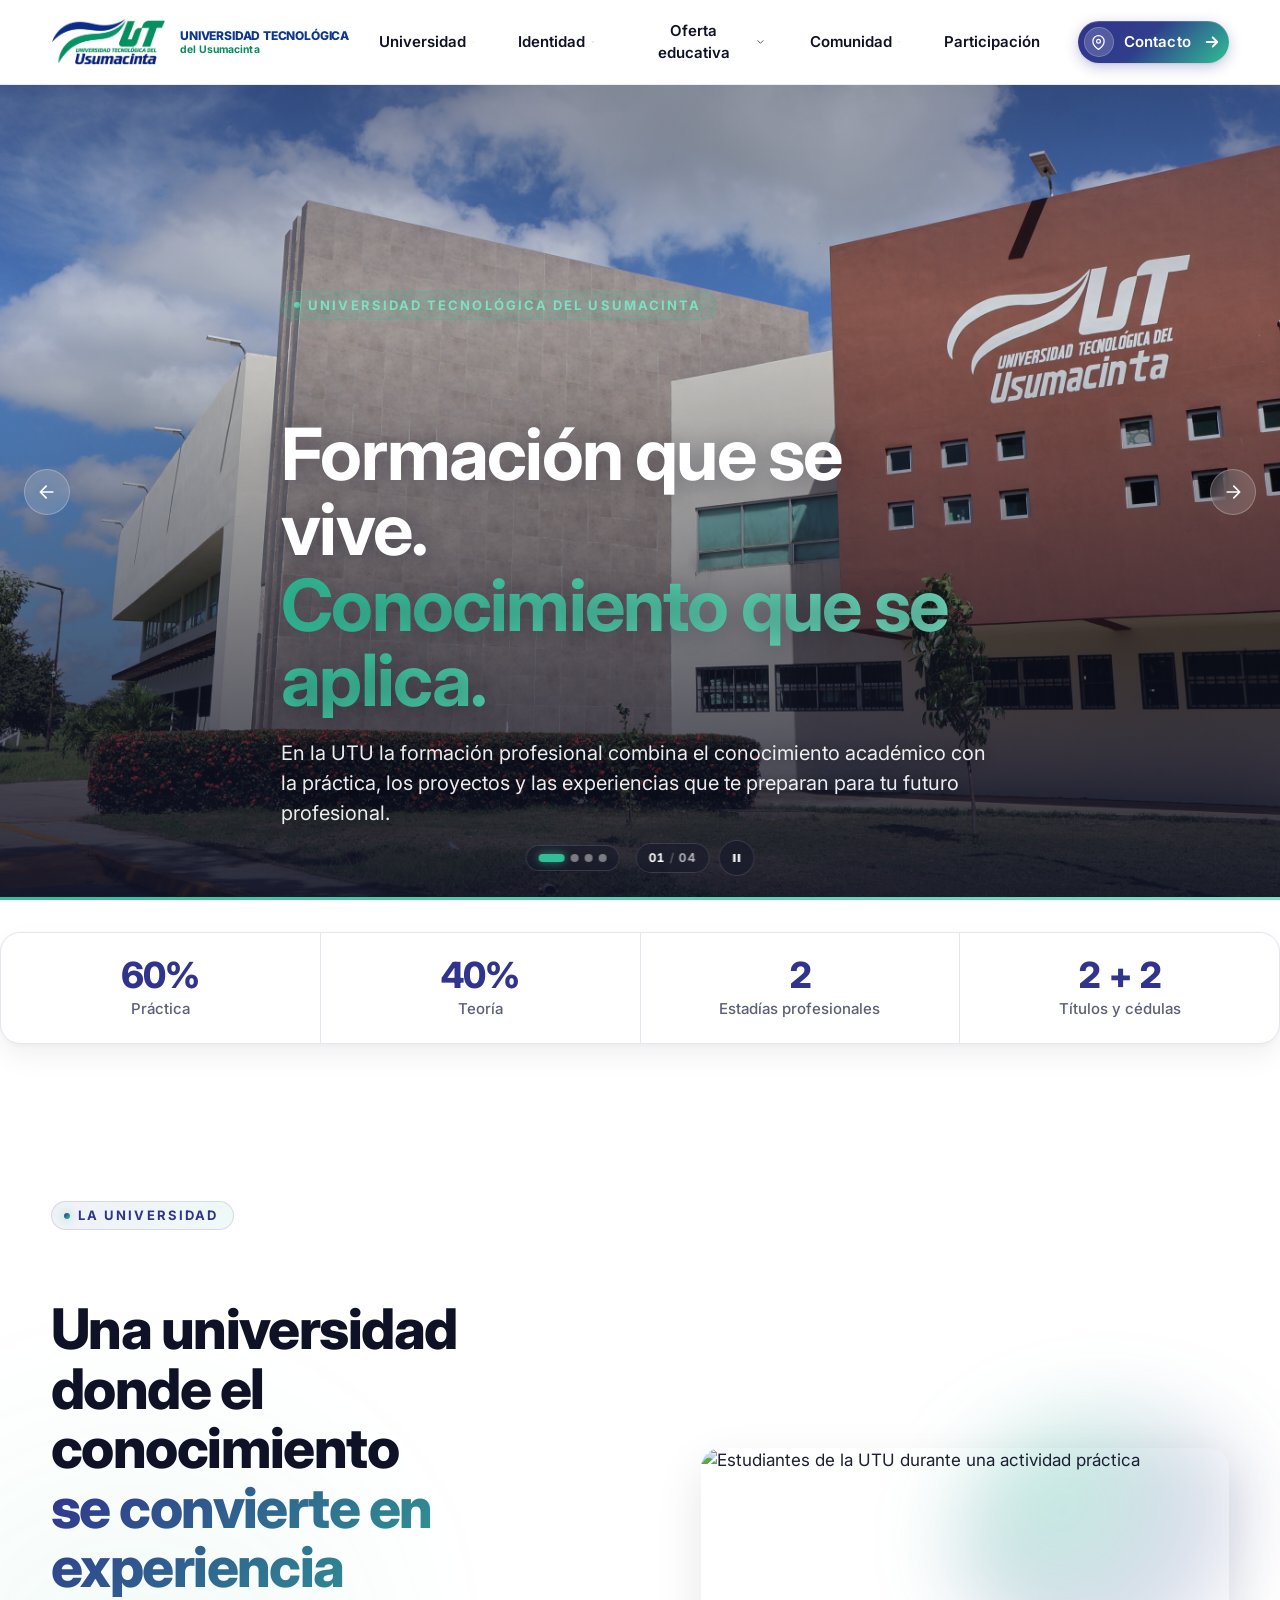
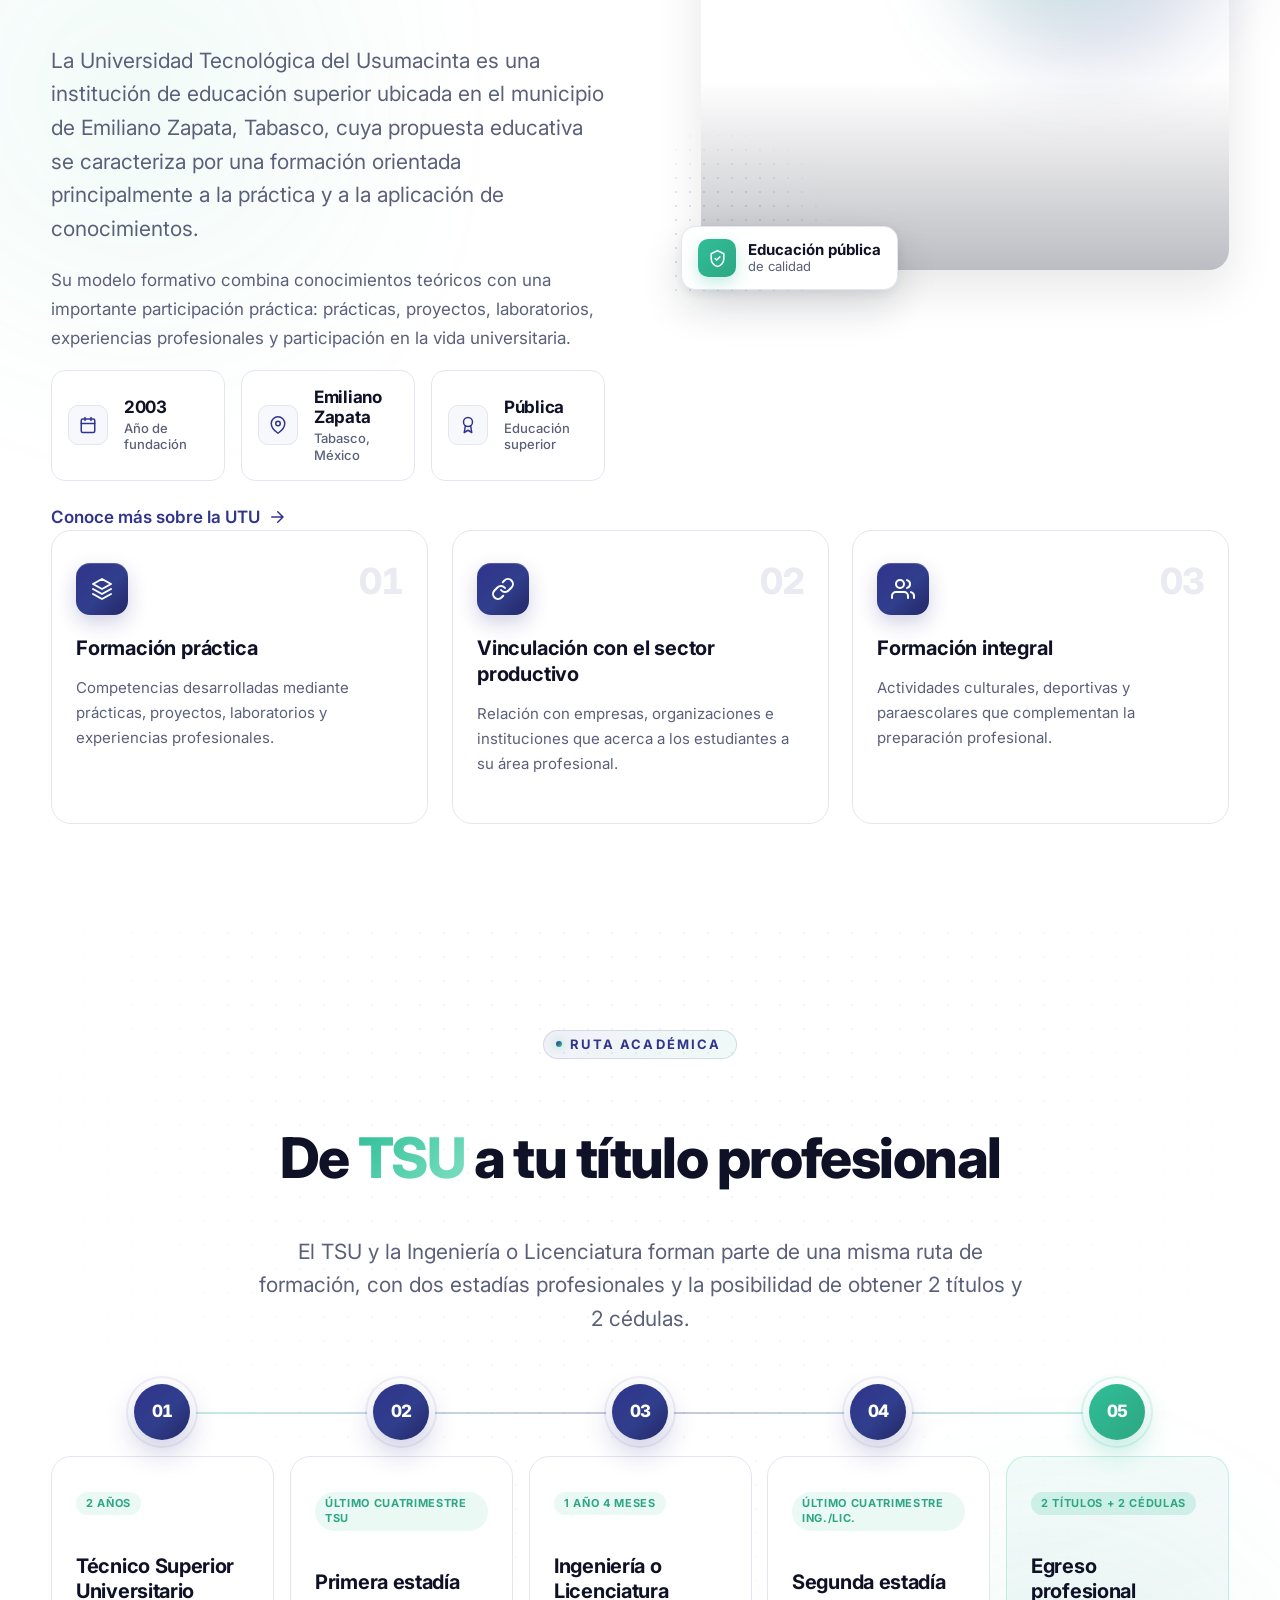
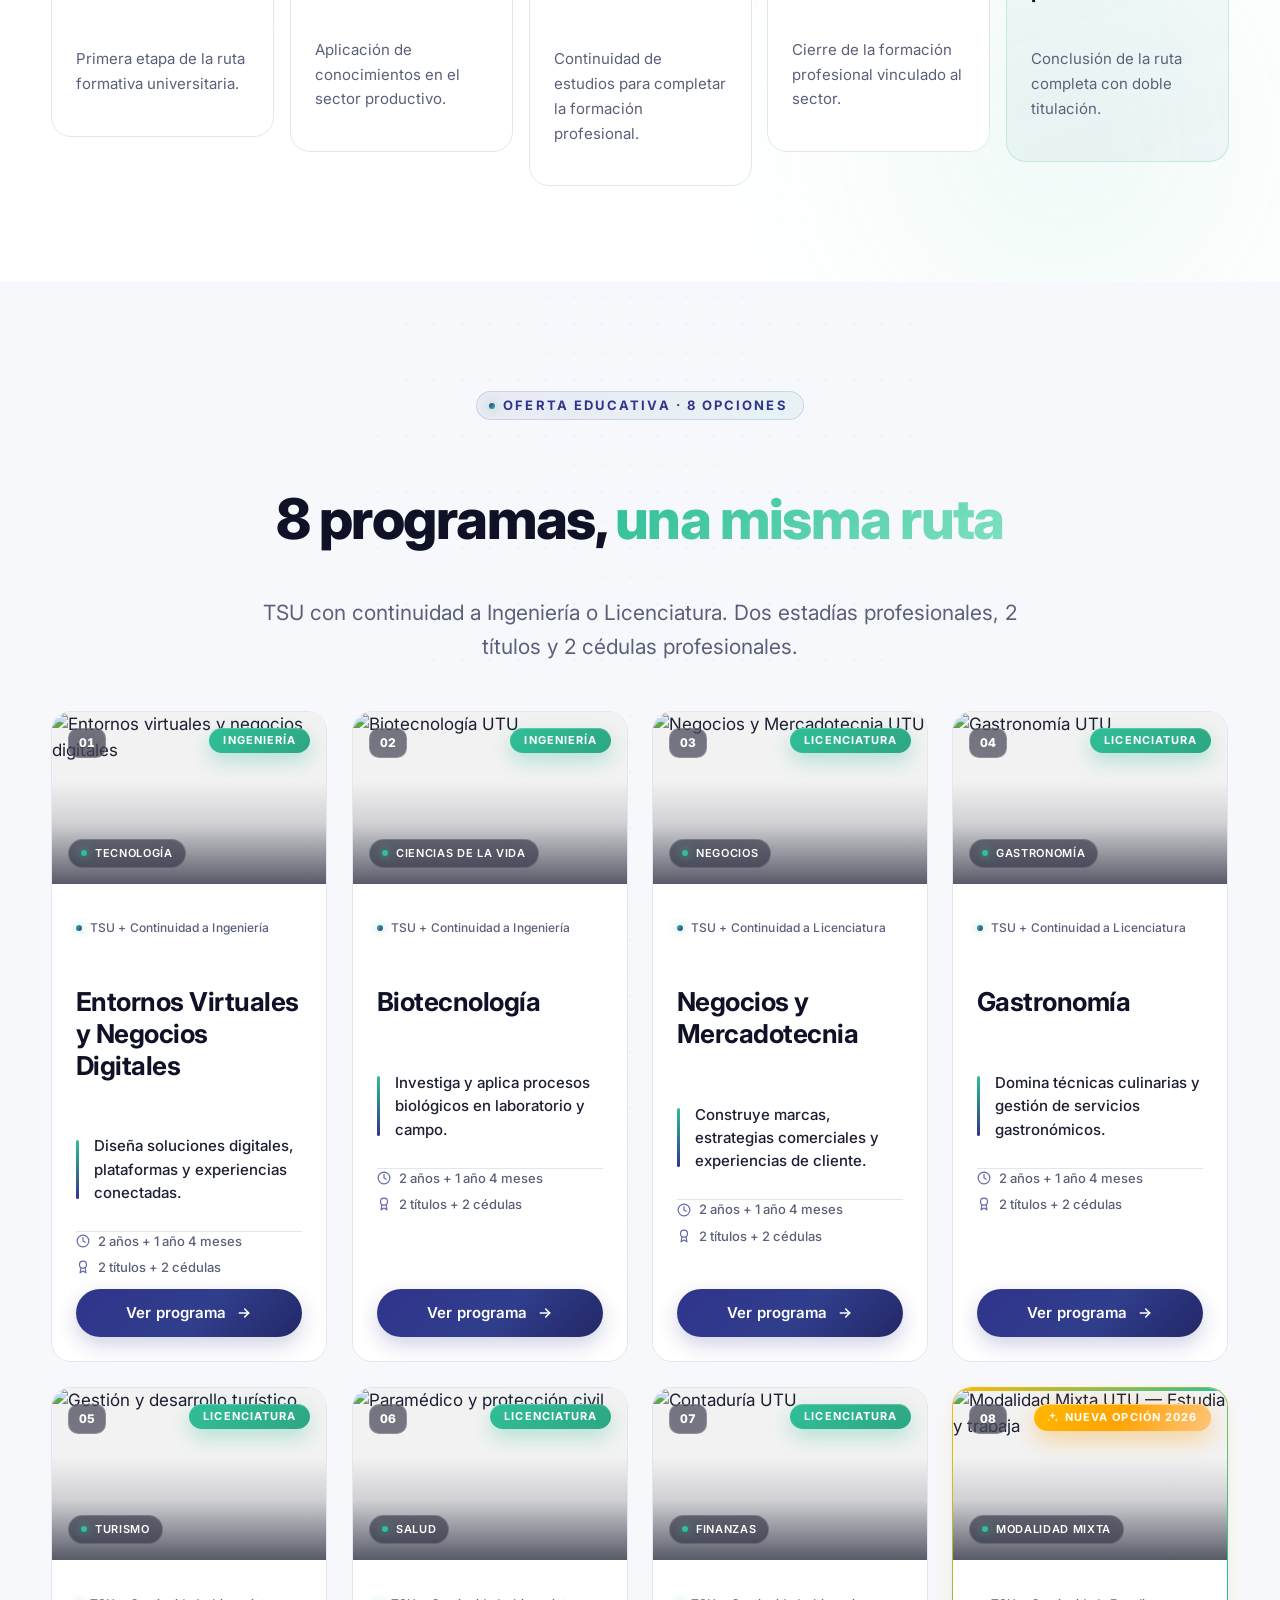
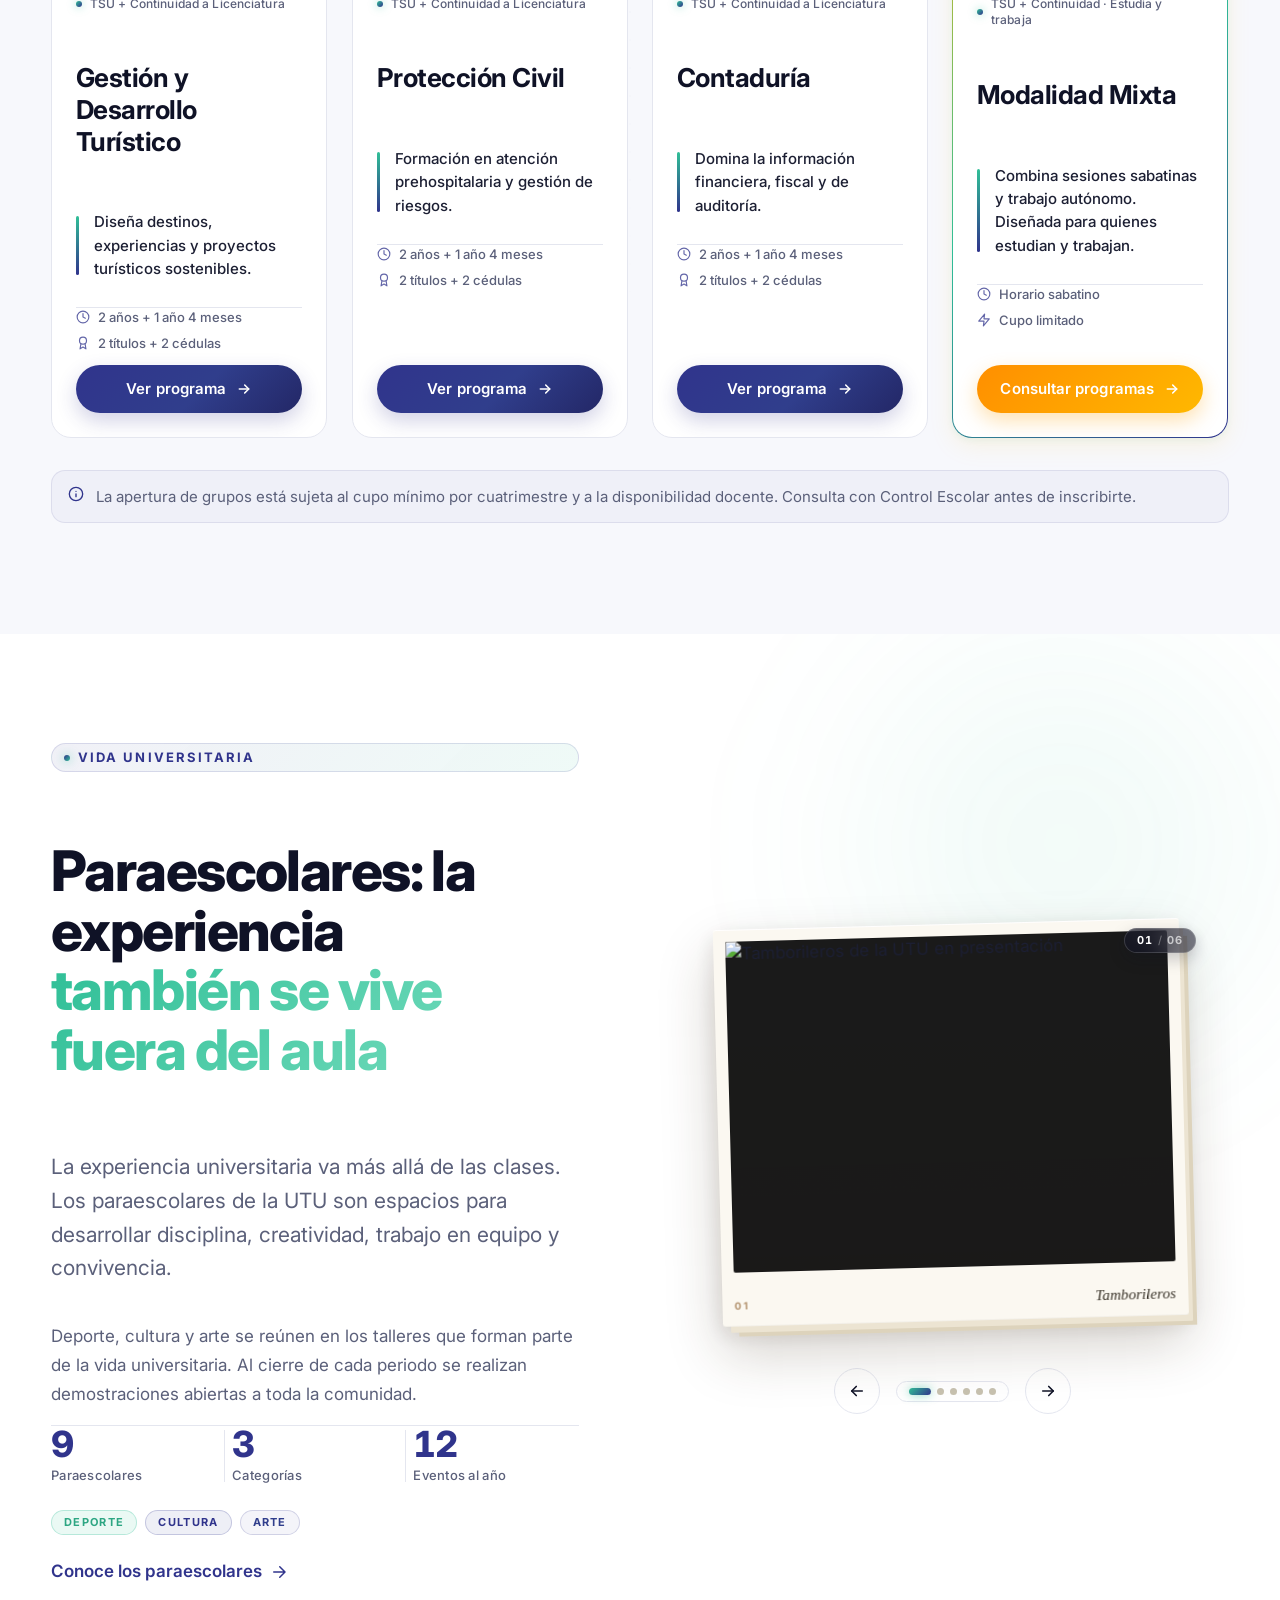
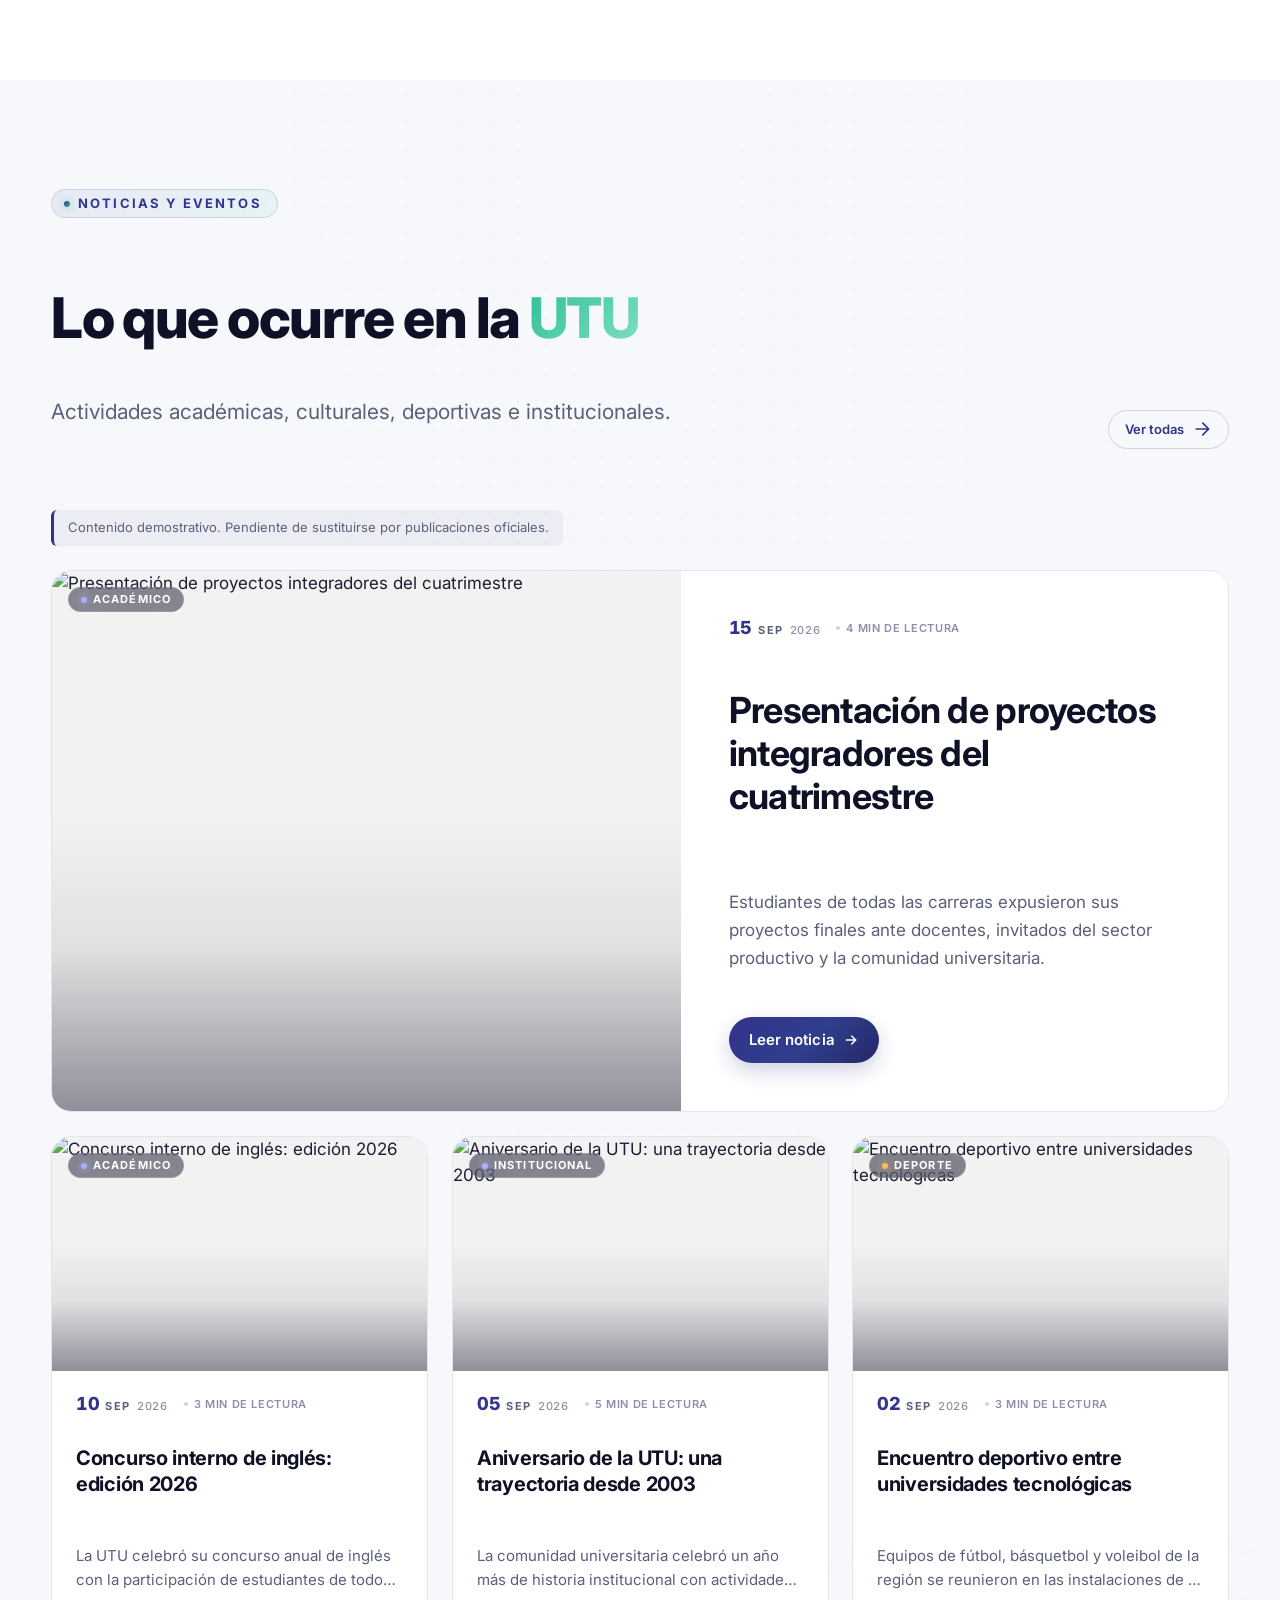
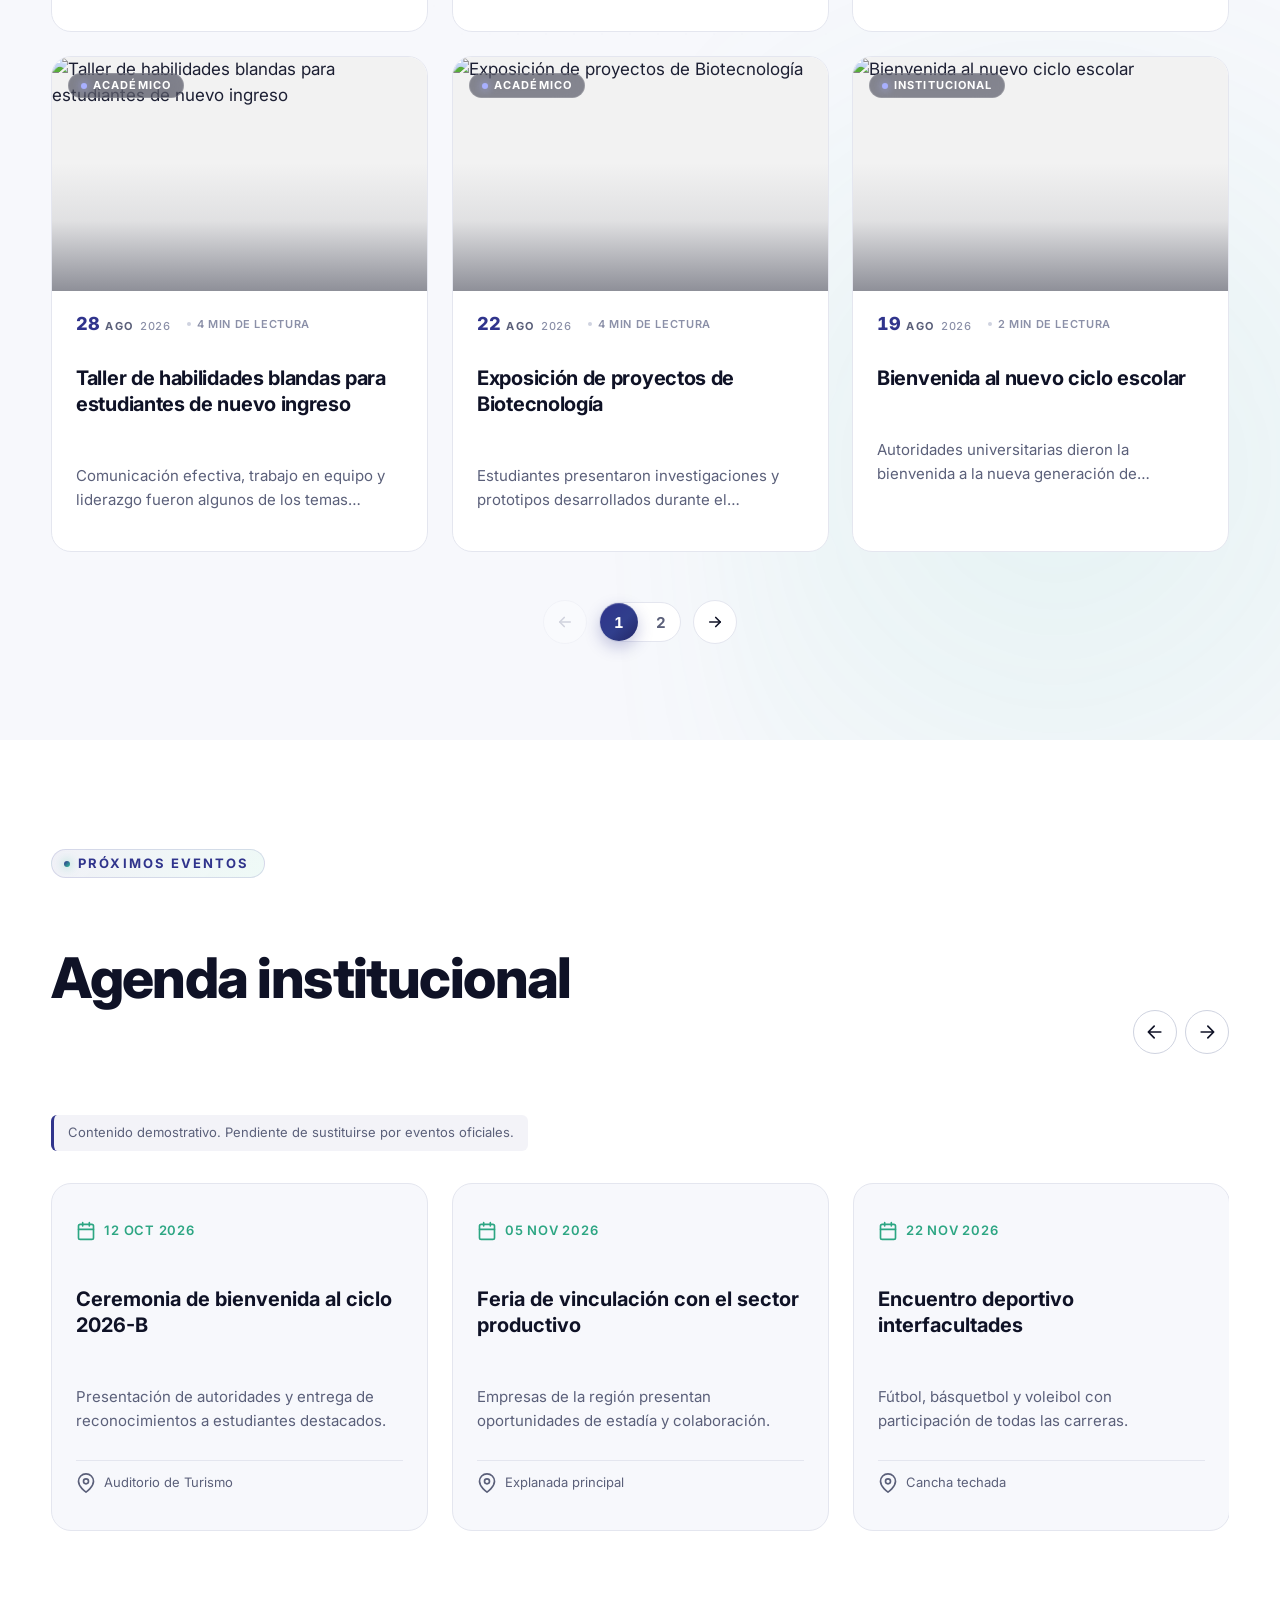
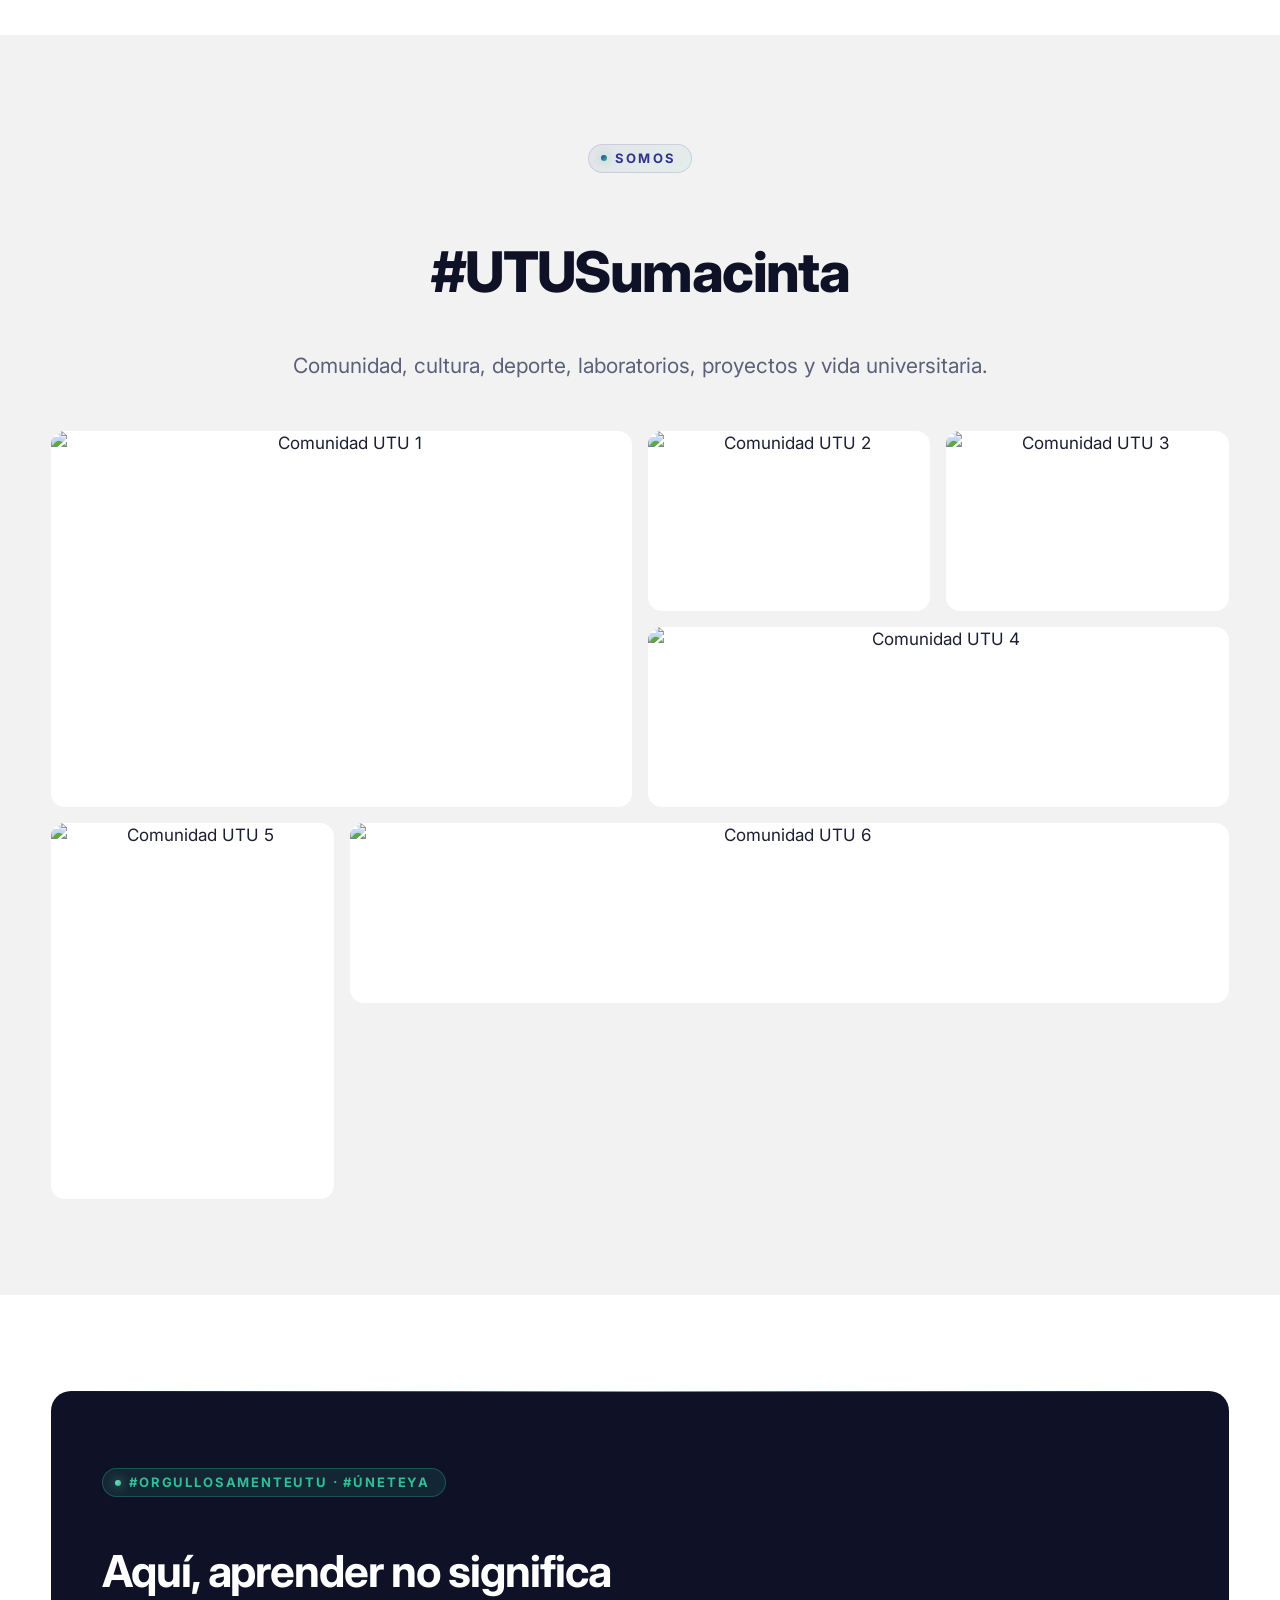
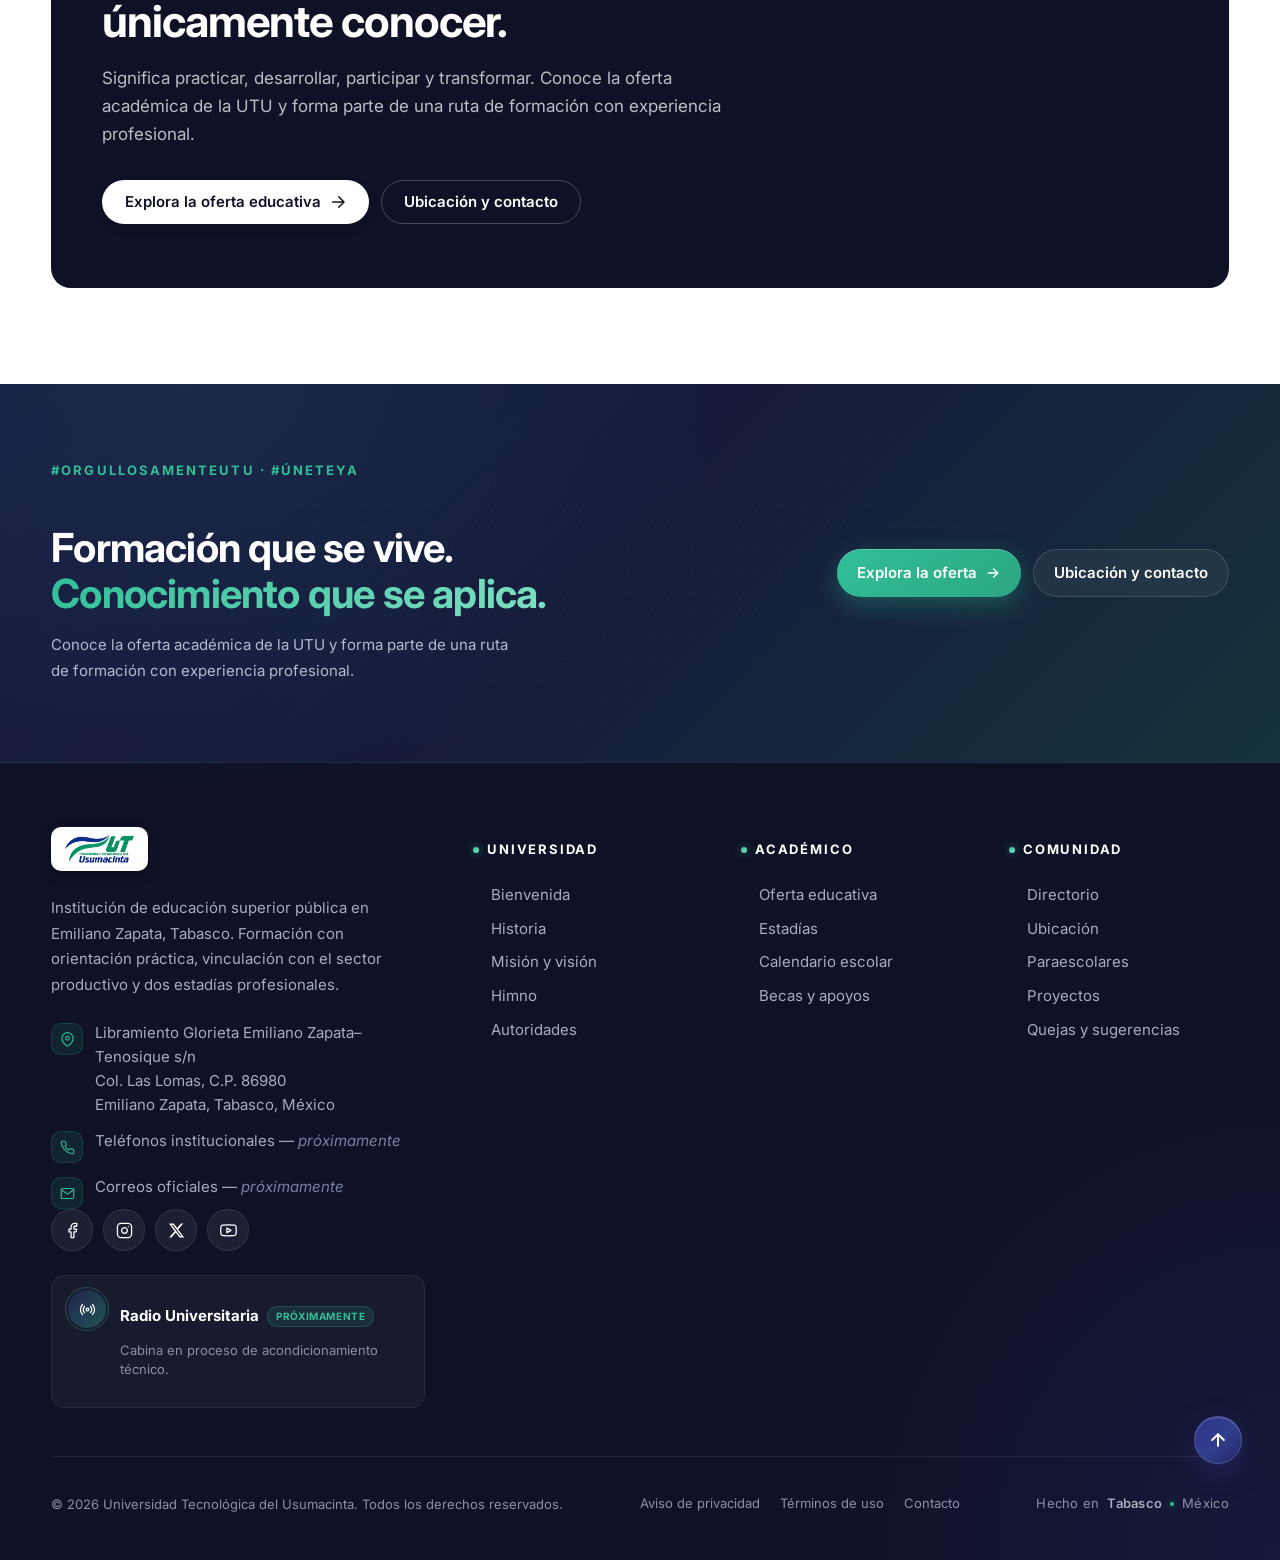
==== index.html @ 16311f74 "Version Imagenes" ====
<!DOCTYPE html>
<html lang="es">
<head>
    <meta charset="UTF-8">
    <meta name="viewport" content="width=device-width, initial-scale=1">
    <meta name="theme-color" content="#30348C">

    <title>Universidad Tecnológica del Usumacinta (UTU) | Formación que se vive</title>
    <meta name="description" content="La Universidad Tecnológica del Usumacinta (UTU) forma profesionales con 60% práctica y 40% teoría, dos estadías profesionales y una ruta de TSU a Ingeniería o Licenciatura. Emiliano Zapata, Tabasco.">
    <meta name="robots" content="index, follow">
    <meta name="author" content="Universidad Tecnológica del Usumacinta">
    <link rel="canonical" href="https://www.utu.edu.mx/">

    <meta property="og:type" content="website">
    <meta property="og:locale" content="es_MX">
    <meta property="og:site_name" content="Universidad Tecnológica del Usumacinta">
    <meta property="og:title" content="Universidad Tecnológica del Usumacinta (UTU)">
    <meta property="og:description" content="Formación que se vive. Conocimiento que se aplica.">
    <meta property="og:url" content="https://www.utu.edu.mx/">
    <meta property="og:image" content="https://www.utu.edu.mx/assets/images/branding/logo-utu.png">
    <meta name="twitter:card" content="summary_large_image">

    <!-- FAVICON: intacto -->
    <link rel="icon" href="/assets/images/icons/icon.png" type="image/png">

    <link rel="preconnect" href="https://fonts.googleapis.com">
    <link rel="preconnect" href="https://fonts.gstatic.com" crossorigin>
    <link href="https://fonts.googleapis.com/css2?family=Inter:wght@400;500;600;700;800&display=swap" rel="stylesheet">

    <link rel="stylesheet" href="/css/reset.css">
    <link rel="stylesheet" href="/css/variables.css">
    <link rel="stylesheet" href="/css/main.css">
    <link rel="stylesheet" href="/css/components/buttons.css">
    <link rel="stylesheet" href="/css/components/cards.css">
    <link rel="stylesheet" href="/css/components/header.css">
    <link rel="stylesheet" href="/css/components/footer.css">
    <link rel="stylesheet" href="/css/components/lightbox.css">
    <link rel="stylesheet" href="/css/pages/home.css">

    <script>document.documentElement.classList.add('js');</script>
</head>

<body data-page="home">

    <a class="skip-link" href="#contenido">Saltar al contenido principal</a>

    <div data-component="header"></div>

    <main id="contenido">

        <!-- ============================ HERO ============================ -->
        <section class="hero" aria-labelledby="hero-title">
            <div class="hero__carousel" data-carousel data-autoplay="6500"
                 role="region" aria-roledescription="carrusel"
                 aria-label="Imágenes destacadas de la UTU">
                <div class="hero__track" data-carousel-track><!-- JS --></div>

                <button type="button" class="hero__nav hero__nav--prev" data-carousel-prev aria-label="Diapositiva anterior">
                    <svg class="icon" aria-hidden="true"><use href="#i-arrow-right"></use></svg>
                </button>
                <button type="button" class="hero__nav hero__nav--next" data-carousel-next aria-label="Siguiente diapositiva">
                    <svg class="icon" aria-hidden="true"><use href="#i-arrow-right"></use></svg>
                </button>

                <div class="hero__foot">
                    <div class="hero__dots" data-carousel-dots role="group" aria-label="Seleccionar diapositiva"></div>
                    <div class="hero__foot-actions">
                        <span class="hero__counter" aria-hidden="true">
                            <span class="hero__counter-current" data-carousel-current>01</span>
                            <span class="hero__counter-sep">/</span>
                            <span class="hero__counter-total" data-carousel-total>04</span>
                        </span>
                        <button type="button" class="hero__pause" data-carousel-toggle aria-label="Pausar carrusel" aria-pressed="false">
                            <svg class="icon hero__pause-icon hero__pause-icon--play" aria-hidden="true"><use href="#i-play"></use></svg>
                            <svg class="icon hero__pause-icon hero__pause-icon--pause" aria-hidden="true"><use href="#i-pause"></use></svg>
                        </button>
                    </div>
                </div>
                <div class="hero__progress" data-carousel-progress aria-hidden="true">
                    <span class="hero__progress-bar"></span>
                </div>
            </div>

            <ul class="hero__facts container" aria-label="Datos destacados de la UTU" data-hero-facts></ul>
        </section>

        <!-- ============================ INTRO ============================ -->
        <section class="section section--intro" aria-labelledby="intro-title">
            <div class="container">
                <div class="intro__grid">
                    <div class="intro__text reveal">
                        <p class="eyebrow" data-content="institucional.intro.eyebrow"></p>
                        <h2 class="section__title" id="intro-title">
                            <span data-content="institucional.intro.title"></span>
                            <span class="intro__title-accent" data-content="institucional.intro.titleAccent"></span>
                        </h2>
                        <p class="section__lead" data-content="institucional.intro.lead"></p>
                        <p class="text-muted" data-content="institucional.intro.texto"></p>
                        <ul class="intro__facts" aria-label="Datos institucionales" data-intro-facts></ul>
                        <a class="link-arrow" href="/pages/universidad/bienvenida.html" data-content-href="institucional.intro.linkCta.href">
                            <span data-content="institucional.intro.linkCta.label"></span>
                            <svg class="icon" aria-hidden="true"><use href="#i-arrow-right"></use></svg>
                        </a>
                    </div>

                    <div class="intro__visual reveal" data-reveal-delay="120">
                        <div class="intro__decor" aria-hidden="true">
                            <span class="intro__decor-blob"></span>
                            <span class="intro__decor-dots"></span>
                        </div>
                        <figure class="intro__media">
                            <img src="https://images.unsplash.com/photo-1523240795612-9a054b0db644?w=1000&h=800&q=80&auto=format&fit=crop"
                                 alt="Estudiantes de la UTU durante una actividad práctica"
                                 width="1000" height="800" loading="lazy" decoding="async"
                                 data-img-fallback="Actividad práctica"
                                 data-img-content="institucional.intro.imagen">
                        </figure>
                        <div class="intro__badge" aria-hidden="true">
                            <span class="intro__badge-icon">
                                <svg viewBox="0 0 24 24" fill="none" stroke="currentColor" stroke-width="1.9" stroke-linecap="round" stroke-linejoin="round"><path d="M12 2 4 6v6c0 5 3.5 9.5 8 10 4.5-.5 8-5 8-10V6l-8-4z"/><path d="m9 12 2 2 4-4"/></svg>
                            </span>
                            <span class="intro__badge-text">
                                <strong data-content="institucional.intro.badge.title"></strong>
                                <span data-content="institucional.intro.badge.subtitle"></span>
                            </span>
                        </div>
                    </div>
                </div>

                <ul class="intro__pillars" data-intro-pillars></ul>
            </div>
        </section>

        <!-- ============================ RUTA ============================ -->
        <section class="section section--route" id="ruta" aria-labelledby="route-title">
            <div class="container">
                <header class="section__head section__head--center">
                    <p class="eyebrow" data-content="institucional.ruta.eyebrow"></p>
                    <h2 class="section__title" id="route-title">
                        <span data-content="institucional.ruta.titlePrefix"></span>
                        <span class="route__title-accent" data-content="institucional.ruta.titleAccent"></span>
                        <span data-content="institucional.ruta.titleSuffix"></span>
                    </h2>
                    <p class="section__lead section__lead--center" data-content="institucional.ruta.lead"></p>
                </header>

                <ol class="route__list" data-ruta-steps></ol>
            </div>
        </section>

        <!-- ============================ OFERTA ============================ -->
        <section class="section section--programs" id="oferta" aria-labelledby="programs-title">
            <div class="container">
                <header class="section__head section__head--center">
                    <p class="eyebrow" data-content="oferta.head.eyebrow"></p>
                    <h2 class="section__title" id="programs-title">
                        <span data-content="oferta.head.title"></span>
                        <span class="programs__title-accent" data-content="oferta.head.titleAccent"></span>
                    </h2>
                    <p class="section__lead section__lead--center" data-content="oferta.head.lead"></p>
                </header>

                <div class="programs__grid" data-programs-grid></div>

                <p class="programs__note">
                    <svg aria-hidden="true" viewBox="0 0 24 24" fill="none" stroke="currentColor" stroke-width="2" stroke-linecap="round" stroke-linejoin="round" width="16" height="16"><circle cx="12" cy="12" r="10"/><path d="M12 16v-4M12 8h.01"/></svg>
                    <span data-content="oferta.nota"></span>
                </p>
            </div>
        </section>

        <!-- ============================ VIDA UNIVERSITARIA ============================ -->
        <section class="section section--life" id="paraescolares" aria-labelledby="life-title">
            <div class="container">
                <div class="life__grid">
                    <div class="life__content reveal">
                        <p class="eyebrow" data-content="vidaUniversitaria.eyebrow"></p>
                        <h2 class="section__title" id="life-title">
                            <span data-content="vidaUniversitaria.title"></span>
                            <span class="life__title-accent" data-content="vidaUniversitaria.titleAccent"></span>
                        </h2>
                        <p class="section__lead" data-content="vidaUniversitaria.lead"></p>
                        <p class="text-muted" data-content="vidaUniversitaria.texto"></p>
                        <ul class="life__stats" aria-label="Datos de paraescolares" data-life-stats></ul>
                        <div class="life__cats" aria-label="Categorías de paraescolares" data-life-cats></div>
                        <a class="link-arrow" href="/pages/comunidad/paraescolares.html" data-content-href="vidaUniversitaria.linkCta.href">
                            <span data-content="vidaUniversitaria.linkCta.label"></span>
                            <svg class="icon" aria-hidden="true"><use href="#i-arrow-right"></use></svg>
                        </a>
                    </div>

                    <div class="vintage reveal" data-reveal-delay="120"
                         data-vintage-gallery data-vintage-autoplay="5500"
                         role="region" aria-roledescription="galería de fotos"
                         aria-label="Galería de paraescolares de la UTU">
                        <div class="vintage__stage" data-vintage-stage>
                            <span class="vintage__stamp" aria-hidden="true">
                                <span data-vintage-current>01</span>
                                <span class="vintage__stamp-sep">/</span>
                                <span data-vintage-total>06</span>
                            </span>
                        </div>
                        <div class="vintage__controls">
                            <button class="vintage__nav vintage__nav--prev" type="button" data-vintage-prev aria-label="Foto anterior">
                                <svg viewBox="0 0 24 24" fill="none" stroke="currentColor" stroke-width="2.2" stroke-linecap="round" stroke-linejoin="round" aria-hidden="true"><path d="M19 12H5"/><path d="m11 18-6-6 6-6"/></svg>
                            </button>
                            <div class="vintage__dots" data-vintage-dots role="group" aria-label="Seleccionar foto"></div>
                            <button class="vintage__nav vintage__nav--next" type="button" data-vintage-next aria-label="Foto siguiente">
                                <svg viewBox="0 0 24 24" fill="none" stroke="currentColor" stroke-width="2.2" stroke-linecap="round" stroke-linejoin="round" aria-hidden="true"><path d="M5 12h14"/><path d="m13 6 6 6-6 6"/></svg>
                            </button>
                        </div>
                    </div>
                </div>
            </div>
        </section>

        <!-- ============================ NOTICIAS ============================ -->
        <section class="section section--news" aria-labelledby="news-title">
            <div class="container">
                <header class="section__head section__head--row">
                    <div>
                        <p class="eyebrow" data-content="noticias.head.eyebrow"></p>
                        <h2 class="section__title" id="news-title">
                            <span data-content="noticias.head.title"></span>
                            <span class="news__title-accent" data-content="noticias.head.titleAccent"></span>
                        </h2>
                        <p class="section__lead" data-content="noticias.head.lead"></p>
                    </div>
                    <a class="btn btn--outline btn--sm" href="/pages/noticias/index.html">
                        <span data-content="noticias.head.ctaLabel">Ver todas</span>
                        <svg class="icon" aria-hidden="true"><use href="#i-arrow-right"></use></svg>
                    </a>
                </header>
                <p class="news__note" data-news-note data-content="noticias.nota"></p>
                <div class="news__stage">
                    <div class="news__grid" data-news-grid></div>
                    <div class="news__empty" data-news-empty hidden>
                        <h3 class="news__empty-title">Aún no hay publicaciones</h3>
                        <p class="news__empty-text">Las noticias aparecerán aquí conforme se publiquen.</p>
                    </div>
                </div>
                <nav class="news__pagination" data-news-pagination aria-label="Paginación de noticias" hidden>
                    <button class="news__page-nav" type="button" data-news-prev aria-label="Página anterior">
                        <svg viewBox="0 0 24 24" fill="none" stroke="currentColor" stroke-width="2.2" stroke-linecap="round" stroke-linejoin="round" aria-hidden="true"><path d="M19 12H5"/><path d="m11 18-6-6 6-6"/></svg>
                    </button>
                    <ol class="news__page-list" data-news-pages></ol>
                    <button class="news__page-nav" type="button" data-news-next aria-label="Página siguiente">
                        <svg viewBox="0 0 24 24" fill="none" stroke="currentColor" stroke-width="2.2" stroke-linecap="round" stroke-linejoin="round" aria-hidden="true"><path d="M5 12h14"/><path d="m13 6 6 6-6 6"/></svg>
                    </button>
                </nav>
                <p class="sr-only" data-news-status aria-live="polite"></p>
            </div>
        </section>

        <!-- ============================ EVENTOS ============================ -->
        <section class="section section--events" aria-labelledby="events-title">
            <div class="container">
                <header class="section__head section__head--row">
                    <div>
                        <p class="eyebrow" data-content="eventos.head.eyebrow"></p>
                        <h2 class="section__title" id="events-title" data-content="eventos.head.title"></h2>
                    </div>
                    <div class="events__controls" aria-label="Controles de eventos">
                        <button type="button" class="events__nav" data-events-prev aria-label="Evento anterior"><svg class="icon" aria-hidden="true"><use href="#i-arrow-right"></use></svg></button>
                        <button type="button" class="events__nav" data-events-next aria-label="Siguiente evento"><svg class="icon" aria-hidden="true"><use href="#i-arrow-right"></use></svg></button>
                    </div>
                </header>
                <p class="news__note" data-events-note data-content="eventos.nota"></p>
                <div class="events__viewport" data-events-viewport>
                    <ul class="events__track" data-events-track></ul>
                </div>
            </div>
        </section>

        <!-- ============================ COLLAGE ============================ -->
        <section class="section section--community" aria-labelledby="community-title">
            <div class="container">
                <header class="section__head section__head--center">
                    <p class="eyebrow" data-content="collage.eyebrow"></p>
                    <h2 class="section__title" id="community-title" data-content="collage.title"></h2>
                    <p class="section__lead section__lead--center" data-content="collage.lead"></p>
                </header>
                <div class="collage" data-collage></div>
            </div>
        </section>

        <!-- ============================ CTA ============================ -->
        <section class="section section--cta" aria-labelledby="cta-title">
            <div class="container">
                <div class="cta reveal">
                    <div class="cta__content">
                        <p class="eyebrow eyebrow--on-dark" data-content="cta.eyebrow"></p>
                        <h2 class="cta__title" id="cta-title" data-content="cta.title"></h2>
                        <p class="cta__text" data-content="cta.texto"></p>
                        <div class="cta__actions" data-cta-buttons></div>
                    </div>
                </div>
            </div>
        </section>
    </main>

    <div data-component="footer"></div>

    <!-- LIGHTBOX (sin cambios) -->
    <div class="lightbox" data-lightbox hidden>
        <div class="lightbox__backdrop" data-lightbox-close></div>
        <div class="lightbox__panel" role="dialog" aria-modal="true" aria-label="Visor de imágenes">
            <button type="button" class="lightbox__close" data-lightbox-close aria-label="Cerrar visor">
                <svg class="icon" aria-hidden="true"><use href="#i-close"></use></svg>
            </button>
            <button type="button" class="lightbox__nav lightbox__nav--prev" data-lightbox-prev aria-label="Imagen anterior">
                <svg class="icon" aria-hidden="true"><use href="#i-arrow-right"></use></svg>
            </button>
            <figure class="lightbox__figure">
                <img class="lightbox__img" alt="" data-lightbox-img>
                <figcaption class="lightbox__caption" data-lightbox-caption></figcaption>
            </figure>
            <button type="button" class="lightbox__nav lightbox__nav--next" data-lightbox-next aria-label="Imagen siguiente">
                <svg class="icon" aria-hidden="true"><use href="#i-arrow-right"></use></svg>
            </button>
        </div>
    </div>

    <script type="module" src="/js/app.js"></script>
</body>
</html>
---- css/variables.css ----
/* ============================================================
   variables.css — Design tokens UTU
   ------------------------------------------------------------
   · Hero: usa svh (small viewport height) para garantizar que
     el contenido siempre quepa en el área visible del navegador
     móvil (las barras del navegador ya no recortan el fondo).
   · Fallback a vh para navegadores antiguos.
   ============================================================ */

:root {
    /* ---------- Marca ---------- */
    --color-primary:        #30348C;
    --color-primary-dark:   #303E8C;
    --color-primary-deep:   #232766;
    --color-secondary:      #30BF97;
    --color-secondary-dark: #2DA683;

    /* ---------- Colores exactos del logo (para texto de marca) ---------- */
    --color-logo-blue:  #0D378C;
    --color-logo-green: #078C5B;

    /* ---------- Neutros ---------- */
    --color-surface:        #FFFFFF;
    --color-surface-alt:    #F7F8FC;
    --color-background:     #F2F2F2;
    --color-ink:            #0F1226;
    --color-text:           #1C1F33;
    --color-muted:          #5B607A;
    --color-subtle:         #8B90A8;
    --color-border:         #E4E6EF;
    --color-border-strong:  #CFD3E0;

    /* ---------- Gradientes ---------- */
    --gradient-primary: linear-gradient(135deg, #30348C 0%, #303E8C 55%, #232766 100%);
    --gradient-accent:  linear-gradient(135deg, #30BF97 0%, #2DA683 100%);

    /* ---------- Tipografía ---------- */
    --font-sans: Inter, -apple-system, BlinkMacSystemFont, "Segoe UI", Roboto, Helvetica, Arial, sans-serif;

    --fs-xs:   clamp(0.75rem,  0.72rem + 0.15vw, 0.8125rem);
    --fs-sm:   clamp(0.875rem, 0.85rem + 0.20vw, 0.9375rem);
    --fs-base: clamp(0.9375rem,0.92rem + 0.25vw, 1.0625rem);
    --fs-lg:   clamp(1.0625rem,1rem    + 0.40vw, 1.25rem);
    --fs-xl:   clamp(1.25rem,  1.1rem  + 0.80vw, 1.625rem);
    --fs-2xl:  clamp(1.5rem,   1.25rem + 1.40vw, 2.25rem);
    --fs-3xl:  clamp(1.875rem, 1.4rem  + 2.40vw, 3rem);
    --fs-4xl:  clamp(2.25rem,  1.6rem  + 3.20vw, 3.75rem);
    --fs-hero: clamp(2.25rem,  1.4rem  + 4.20vw, 4.5rem);

    /* ---------- Espaciado fluido ---------- */
    --space-2xs: 0.25rem;
    --space-xs:  0.5rem;
    --space-sm:  0.75rem;
    --space-md:  1rem;
    --space-lg:  1.5rem;
    --space-xl:  2rem;
    --space-2xl: 3rem;
    --space-3xl: clamp(3rem,   2rem   + 5vw, 6rem);
    --space-4xl: clamp(4rem,   2.5rem + 7vw, 8rem);

    /* ---------- Layout ---------- */
    /* AQUÍ ESTÁ EL CAMBIO: de 1400px a 1680px para igualar el ancho del hero__facts */
    --container-max:    1680px;
    --container-narrow: 960px;
    --container-pad:    clamp(1rem, 4vw, 4rem);

    /* ---------- Radios ---------- */
    --radius-xs:   6px;
    --radius-sm:  10px;
    --radius-md:  14px;
    --radius-lg:  20px;
    --radius-xl:  28px;
    --radius-pill: 999px;

    /* ---------- Sombras ---------- */
    --shadow-xs:   0 1px 2px   rgba(15,18,38,.05);
    --shadow-sm:   0 2px 8px   rgba(15,18,38,.06);
    --shadow-md:   0 8px 24px  rgba(15,18,38,.08);
    --shadow-lg:   0 18px 48px rgba(15,18,38,.10);
    --shadow-glow: 0 12px 40px rgba(48,52,140,.18);

    /* ---------- Transiciones ---------- */
    --ease-out:    cubic-bezier(.22,1,.36,1);
    --ease-in-out: cubic-bezier(.65,0,.35,1);
    --t-fast: .2s var(--ease-out);
    --t-base: .35s var(--ease-out);
    --t-slow: .6s var(--ease-out);

    /* ---------- Z-index ---------- */
    --z-header:   100;
    --z-drawer:   300;
    --z-toast:    400;
    --z-lightbox: 500;

    /* ---------- Alturas útiles ---------- */
    --header-h: 68px;

    /* Hero: altura exacta = viewport visible − header.
       · svh (small viewport height) → reserva el espacio de las
         barras del navegador móvil. Es lo más estable.
       · Fallback a vh para navegadores antiguos.
       · max(520px, …) garantiza legibilidad en pantallas bajas
         (landscape móvil); si se supera, hace scroll. */
    --hero-h: max(520px, calc(100vh  - var(--header-h)));
    --hero-h: max(520px, calc(100svh - var(--header-h)));
}

@media (min-width: 1024px) {
    :root {
        --header-h: 84px;
        --hero-h: max(560px, calc(100vh  - var(--header-h)));
        --hero-h: max(560px, calc(100svh - var(--header-h)));
    }
}

/* Respeta la preferencia de movimiento reducido del sistema */
@media (prefers-reduced-motion: reduce) {
    :root {
        --t-fast: 0.01ms;
        --t-base: 0.01ms;
        --t-slow: 0.01ms;
    }
}
---- css/main.css ----
/* ============================================================
   main.css — Base global y utilidades
   ============================================================ */

body {
    font-family: var(--font-sans);
    font-size: var(--fs-base);
    color: var(--color-text);
    background-color: var(--color-surface);
    overflow-x: hidden;
}

/* ---------- Contenedor ---------- */
.container {
    width: 100%;
    max-width: var(--container-max);
    margin-inline: auto;
    padding-inline: var(--container-pad);
}
.container--narrow { max-width: var(--container-narrow); }

/* ---------- Secciones ---------- */
.section { padding-block: var(--space-3xl); position: relative; }
.section--alt { background-color: var(--color-background); }

.section__head { max-width: 780px; margin-bottom: var(--space-2xl); }
.section__head--center { margin-inline: auto; text-align: center; }
.section__head--row {
    display: flex;
    flex-direction: column;
    gap: var(--space-lg);
    max-width: none;
}
@media (min-width: 768px) {
    .section__head--row {
        flex-direction: row;
        align-items: flex-end;
        justify-content: space-between;
        gap: var(--space-xl);
    }
}

/* ---------- TÍTULOS DE SECCIÓN — Jerarquía reforzada ---------- */
.section__title {
    /* Más grande y con más "presencia" que antes */
    font-size: clamp(2rem, 1.4rem + 2.8vw, 3.5rem);
    letter-spacing: -.028em;
    color: var(--color-ink);
    font-weight: 800;
    line-height: 1.06;
}

/* Lead: claramente subordinado al título, claramente superior al body */
.section__lead {
    margin-top: var(--space-lg);
    font-size: clamp(1.0625rem, 1rem + 0.55vw, 1.3125rem);
    color: var(--color-muted);
    max-width: 62ch;
    line-height: 1.6;
    font-weight: 400;
}
.section__lead--center { margin-inline: auto; }

/* ---------- Eyebrow — kicker con presencia ---------- */
.eyebrow {
    display: inline-flex;
    align-items: center;
    gap: .5rem;
    padding: .4375rem .9375rem .4375rem .75rem;
    background: linear-gradient(135deg,
        rgba(48,52,140,.07) 0%,
        rgba(48,191,151,.08) 100%);
    border: 1px solid rgba(48,52,140,.14);
    border-radius: var(--radius-pill);
    font-size: var(--fs-xs);
    font-weight: 700;
    letter-spacing: .16em;
    text-transform: uppercase;
    color: var(--color-primary);
    margin-bottom: var(--space-lg);
    line-height: 1;
}
.eyebrow::before {
    content: "";
    width: 6px;
    height: 6px;
    border-radius: 50%;
    background: linear-gradient(135deg, var(--color-primary), var(--color-secondary));
    box-shadow: 0 0 10px rgba(48,191,151,.65);
    flex-shrink: 0;
    animation: eyebrowPulse 2.4s ease-in-out infinite;
}
@keyframes eyebrowPulse {
    0%, 100% { transform: scale(1);   opacity: 1;   }
    50%      { transform: scale(.75); opacity: .65; }
}
@media (prefers-reduced-motion: reduce) {
    .eyebrow::before { animation: none; }
}

/* Variante sobre fondo oscuro */
.eyebrow--on-dark {
    background: rgba(48,191,151,.12);
    border-color: rgba(48,191,151,.30);
    color: #7EE0C2;
}
.eyebrow--on-dark::before {
    background: linear-gradient(135deg, #7EE0C2, #30BF97);
    box-shadow: 0 0 12px rgba(126,224,194,.85);
}

/* ---------- Tipografía auxiliar ---------- */
.lead {
    font-size: clamp(1.0625rem, 1rem + 0.4vw, 1.25rem);
    color: var(--color-text);
    max-width: 62ch;
    line-height: 1.6;
}

.text-muted {
    color: var(--color-muted);
    max-width: 65ch;
    margin-top: var(--space-md);
    line-height: 1.7;
    font-size: var(--fs-base);
}

/* ---------- Enlace con flecha ---------- */
.link-arrow {
    display: inline-flex;
    align-items: center;
    gap: var(--space-xs);
    margin-top: var(--space-lg);
    font-weight: 600;
    color: var(--color-primary);
    transition: gap var(--t-fast), color var(--t-fast);
}
.link-arrow:hover, .link-arrow:focus-visible {
    gap: var(--space-sm);
    color: var(--color-primary-dark);
    outline: none;
}
.link-arrow svg { width: 18px; height: 18px; transition: transform var(--t-fast); }
.link-arrow:hover svg { transform: translateX(2px); }

/* ---------- Iconos SVG ---------- */
.icon { width: 20px; height: 20px; flex-shrink: 0; }
.icon--solid { fill: currentColor; }

/* ---------- Scroll reveal ---------- */
.reveal {
    opacity: 0;
    transform: translateY(24px);
    transition:
        opacity .7s var(--ease-out),
        transform .7s var(--ease-out);
    transition-delay: var(--reveal-delay, 0ms);
    will-change: opacity, transform;
}
.js .reveal.is-visible { opacity: 1; transform: translateY(0); }
html:not(.js) .reveal { opacity: 1; transform: none; }

@media (prefers-reduced-motion: reduce) {
    .reveal { opacity: 1; transform: none; transition: none; }
}

/* ---------- Utilidades ---------- */
.sr-only {
    position: absolute;
    width: 1px; height: 1px;
    padding: 0; margin: -1px;
    overflow: hidden;
    clip: rect(0,0,0,0);
    white-space: nowrap;
    border: 0;
}

/* ---------- Skip link ---------- */
.skip-link {
    position: absolute;
    top: -100px;
    left: 1rem;
    z-index: 9999;
    display: inline-flex;
    align-items: center;
    padding: .75rem 1.25rem;
    background: var(--gradient-primary);
    color: #FFFFFF;
    font-size: var(--fs-sm);
    font-weight: 600;
    border-radius: var(--radius-pill);
    box-shadow: 0 8px 24px rgba(48,52,140,.35);
    text-decoration: none;
    transition: top .28s var(--ease-out);
}
.skip-link:focus, .skip-link:focus-visible {
    top: 1rem;
    outline: 2px solid var(--color-secondary);
    outline-offset: 3px;
}
---- css/components/buttons.css ----
/* ============================================================
   buttons.css — Sistema de botones
   ============================================================ */

.btn {
    position: relative;
    display: inline-flex;
    align-items: center;
    justify-content: center;
    gap: .5rem;
    padding: .75rem 1.35rem;
    border-radius: var(--radius-pill);
    font-family: inherit;
    font-size: var(--fs-sm);
    font-weight: 600;
    line-height: 1;
    text-decoration: none;
    cursor: pointer;
    border: 1px solid transparent;
    isolation: isolate;
    -webkit-tap-highlight-color: transparent;
    transition:
        transform .3s var(--ease-out),
        box-shadow .3s var(--ease-out),
        background-color var(--t-fast),
        color var(--t-fast),
        border-color var(--t-fast);
}
.btn:focus-visible { outline: 2px solid var(--color-secondary); outline-offset: 3px; }

.btn__icon {
    width: 18px; height: 18px;
    flex-shrink: 0;
    transition: transform .3s var(--ease-out);
}
.btn:hover .btn__icon { transform: translateX(3px); }

.btn--sm { padding: .55rem 1rem; font-size: var(--fs-xs); }

.btn--primary {
    background: var(--gradient-primary);
    color: #FFFFFF;
    box-shadow: 0 8px 20px rgba(48,52,140,.22);
}
.btn--primary:hover, .btn--primary:focus-visible {
    transform: translateY(-2px);
    background: var(--gradient-accent);
    box-shadow: 0 12px 28px rgba(48,191,151,.32);
    outline: none;
}

.btn--outline {
    background: transparent;
    color: var(--color-primary);
    border-color: var(--color-border-strong);
}
.btn--outline:hover, .btn--outline:focus-visible {
    background: var(--color-primary);
    color: #FFFFFF;
    border-color: var(--color-primary);
    transform: translateY(-2px);
    outline: none;
}

.btn--light {
    background: #FFFFFF;
    color: var(--color-primary);
    box-shadow: 0 8px 20px rgba(15,18,38,.18);
}
.btn--light:hover, .btn--light:focus-visible {
    transform: translateY(-2px);
    box-shadow: 0 12px 28px rgba(15,18,38,.24);
    outline: none;
}

.btn--ghost-light {
    background: rgba(255,255,255,.10);
    color: #FFFFFF;
    border-color: rgba(255,255,255,.22);
    backdrop-filter: blur(6px);
    -webkit-backdrop-filter: blur(6px);
}
.btn--ghost-light:hover, .btn--ghost-light:focus-visible {
    background: rgba(255,255,255,.18);
    border-color: rgba(255,255,255,.32);
    transform: translateY(-2px);
    outline: none;
}

@media (prefers-reduced-motion: reduce) {
    .btn, .btn__icon { transition: none; }
}
---- css/components/cards.css ----
/* ============================================================
   cards.css — Tarjeta base y chips
   ============================================================ */

.card {
    background-color: var(--color-surface);
    border: 1px solid var(--color-border);
    border-radius: var(--radius-lg);
    padding: var(--space-lg);
    box-shadow: var(--shadow-xs);
    transition:
        transform var(--t-base),
        box-shadow var(--t-base),
        border-color var(--t-base);
}
.card:hover {
    transform: translateY(-4px);
    box-shadow: var(--shadow-md);
    border-color: var(--color-border-strong);
}
.card__title { font-size: var(--fs-lg); color: var(--color-ink); margin-bottom: var(--space-xs); }
.card__text  { color: var(--color-muted); font-size: var(--fs-sm); }

/* ---------- Chips ---------- */
.chip {
    display: inline-flex;
    align-items: center;
    padding: .5rem .875rem;
    font-size: var(--fs-xs);
    font-weight: 500;
    color: var(--color-primary);
    background-color: rgba(48,52,140,.06);
    border: 1px solid rgba(48,52,140,.12);
    border-radius: var(--radius-pill);
    transition:
        background-color var(--t-fast),
        color var(--t-fast),
        transform var(--t-fast);
}
.chip:hover {
    background-color: var(--color-primary);
    color: #FFFFFF;
    transform: translateY(-2px);
}
---- css/components/header.css ----
/* ============================================================
   header.css — Header institucional UTU
   ------------------------------------------------------------
   · Barra de progreso superior premium
   · Header fijo con hide/show al scroll
   · Nav con hover pill premium
   · Mega panel para Oferta educativa (Ing / Lic)
   · Dropdowns simples para el resto
   · Menú móvil con acordeones y jerarquía TSU/continuidad
   · CTA "Contacto" con shine sweep
   ============================================================ */

/* ============================================================
   1. BARRA DE PROGRESO SUPERIOR
   ============================================================ */
.top-progress {
    position: fixed;
    top: 0;
    left: 0;
    right: 0;
    height: 3px;
    z-index: calc(var(--z-header) + 20);
    pointer-events: none;
    overflow: hidden;
    opacity: 1;
    transition: opacity 0.4s ease-out;
}

.top-progress.is-hidden {
    opacity: 0;
}

.top-progress__bar {
    display: block;
    width: 100%;
    height: 100%;
    transform-origin: left center;
    transform: scaleX(0);
    background: linear-gradient(90deg,
            var(--color-primary) 0%,
            var(--color-secondary) 45%,
            #7EE0C2 55%,
            var(--color-primary) 100%);
    background-size: 220% 100%;
    animation: topProgressShimmer 1.8s linear infinite;
    box-shadow:
        0 0 10px rgba(48, 191, 151, 0.55),
        0 0 24px rgba(48, 52, 140, 0.35);
    transition: transform 0.28s cubic-bezier(0.22, 1, 0.36, 1);
    will-change: transform;
}

.top-progress.is-done .top-progress__bar {
    transition: transform 0.35s cubic-bezier(0.22, 1, 0.36, 1);
}

@keyframes topProgressShimmer {
    0% {
        background-position: 100% 0;
    }

    100% {
        background-position: -100% 0;
    }
}

@media (prefers-reduced-motion: reduce) {
    .top-progress__bar {
        animation: none;
    }
}

/* ============================================================
   2. CONTENEDOR RAÍZ DEL HEADER
   ============================================================ */
.site-header {
    position: fixed;
    top: 0;
    left: 0;
    right: 0;
    z-index: var(--z-header);
    background-color: rgba(255, 255, 255, 0.94);
    backdrop-filter: saturate(180%) blur(18px);
    -webkit-backdrop-filter: saturate(180%) blur(18px);
    border-bottom: 1px solid rgba(15, 18, 38, 0.06);
    transition:
        transform 0.4s var(--ease-out),
        box-shadow var(--t-base),
        background-color var(--t-base);
    will-change: transform;
}

.site-header.is-scrolled {
    background-color: rgba(255, 255, 255, 0.97);
    box-shadow: 0 8px 24px rgba(15, 18, 38, 0.06);
}

.site-header.is-hidden {
    transform: translateY(-100%);
}

.site-header__inner {
    display: flex;
    align-items: center;
    justify-content: space-between;
    gap: var(--space-md);
    height: var(--header-h);
    width: 100%;
    max-width: var(--container-max);
    margin-inline: auto;
    padding-inline: var(--container-pad);
}

/* ---------- Logo ---------- */
.site-header__brand {
    display: flex;
    align-items: center;
    flex-shrink: 0;
    transition: opacity var(--t-fast);
}

.site-header__brand:hover {
    opacity: 0.85;
}

.site-header__logo {
    height: clamp(32px, 5vw, 46px);
    width: auto;
    aspect-ratio: 5 / 2;
    object-fit: contain;
}

/* ============================================================
   3. NAV DESKTOP — hover pill premium
   ============================================================ */
.site-header__nav {
    display: none;
}

.nav__list {
    display: flex;
    align-items: center;
    gap: clamp(0.5rem, 1.4vw, 1rem);
    list-style: none;
    margin: 0;
    padding: 0;
}

.nav__item {
    position: relative;
    list-style: none;
}

.nav__link {
    position: relative;
    display: inline-flex;
    align-items: center;
    gap: 0.375rem;
    isolation: isolate;
    font-family: inherit;
    font-size: var(--fs-sm);
    font-weight: 600;
    color: var(--color-ink);
    padding: 0.5rem 0.875rem;
    background: none;
    border: none;
    border-radius: var(--radius-pill);
    cursor: pointer;
    text-decoration: none;
    transition: color var(--t-base);
    -webkit-tap-highlight-color: transparent;
    overflow: hidden;
}

/* Pill de fondo con gradiente sutil (hover premium) */
.nav__link::before {
    content: "";
    position: absolute;
    inset: 0;
    border-radius: inherit;
    background: linear-gradient(135deg,
            rgba(48, 52, 140, 0.10) 0%,
            rgba(48, 191, 151, 0.12) 100%);
    opacity: 0;
    transform: scale(0.75);
    transition:
        opacity 0.32s cubic-bezier(0.22, 1, 0.36, 1),
        transform 0.32s cubic-bezier(0.22, 1, 0.36, 1);
    z-index: -1;
}

/* Halo inferior (detalle premium) */
.nav__link::after {
    content: "";
    position: absolute;
    left: 50%;
    bottom: 4px;
    width: 6px;
    height: 6px;
    border-radius: 50%;
    background: radial-gradient(circle, var(--color-secondary) 0%, transparent 70%);
    transform: translateX(-50%) scale(0);
    opacity: 0;
    transition:
        transform 0.32s cubic-bezier(0.22, 1, 0.36, 1),
        opacity 0.32s;
    filter: blur(1px);
    pointer-events: none;
}

.nav__link:hover,
.nav__link:focus-visible {
    color: var(--color-primary);
    outline: none;
}

.nav__link:hover::before,
.nav__link:focus-visible::before,
.nav__item.is-open .nav__trigger::before {
    opacity: 1;
    transform: scale(1);
}

.nav__link:hover::after,
.nav__link:focus-visible::after,
.nav__item.is-open .nav__trigger::after {
    transform: translateX(-50%) scale(1);
    opacity: 1;
}

/* Estado activo */
.nav__link.is-active,
.nav__item.is-open .nav__trigger {
    color: var(--color-primary);
}

.nav__link.is-active::before {
    opacity: 1;
    transform: scale(1);
    background: linear-gradient(135deg,
            rgba(48, 52, 140, 0.14) 0%,
            rgba(48, 191, 151, 0.16) 100%);
}

.nav__link.is-active::after,
.nav__item.is-open .nav__trigger::after {
    transform: translateX(-50%) scale(1);
    opacity: 1;
}

.nav__link-text {
    position: relative;
    z-index: 1;
    transition: transform 0.32s cubic-bezier(0.22, 1, 0.36, 1);
}

.nav__link:hover .nav__link-text,
.nav__item.is-open .nav__trigger .nav__link-text {
    transform: translateY(-1px);
}

/* Chevron */
.nav__chevron {
    width: 12px;
    height: 12px;
    transition: transform 0.32s cubic-bezier(0.22, 1, 0.36, 1);
    opacity: 0.7;
    position: relative;
    z-index: 1;
}

.nav__link:hover .nav__chevron {
    opacity: 1;
}

.nav__item.is-open .nav__chevron {
    transform: rotate(180deg);
    opacity: 1;
}

/* ============================================================
   MARCA — Texto junto al logo (solo móvil/tablet)
   ------------------------------------------------------------
   · En escritorio se mantiene exactamente igual: solo logo.
   · En <=1023.98px aparece el nombre para llenar el espacio
     entre el logo y el botón hamburguesa.
   · Usa los colores exactos del logo: #0D378C y #078C5B.
   ============================================================ */

.site-header__brand {
    gap: .625rem;
    min-width: 0;
}

.site-header__logo {
    flex-shrink: 0;
}

.site-header__brand-text {
    display: none;
}

@media (max-width: 1023.98px) {
    .site-header__brand {
        flex-shrink: 1;
        gap: .5rem;
        min-width: 0;
    }

    .site-header__brand-text {
        display: flex;
        flex-direction: column;
        justify-content: center;
        gap: 1px;
        min-width: 0;
        max-width: 100%;
        overflow: hidden;
        line-height: 1.08;
        letter-spacing: -.01em;
    }

    .site-header__brand-name {
        display: block;
        min-width: 0;
        overflow: hidden;
        text-overflow: ellipsis;
        white-space: nowrap;
        font-size: clamp(.5625rem, 2.4vw, .75rem);
        font-weight: 800;
        color: var(--color-logo-blue, #0D378C);
        text-transform: uppercase;
    }

    .site-header__brand-name--accent {
        color: var(--color-logo-green, #078C5B);
        font-weight: 700;
        text-transform: none;
        letter-spacing: 0;
    }
}

/* ============================================================
   4. DROPDOWN SIMPLE
   ============================================================ */
.nav__panel {
    position: absolute;
    top: calc(100% + 12px);
    left: 50%;
    transform: translateX(-50%) translateY(-8px) scale(0.98);
    min-width: 240px;
    padding: 8px;
    background-color: var(--color-surface);
    border: 1px solid var(--color-border);
    border-radius: var(--radius-md);
    box-shadow:
        0 22px 56px rgba(15, 18, 38, 0.14),
        0 6px 16px rgba(15, 18, 38, 0.06);
    opacity: 0;
    visibility: hidden;
    pointer-events: none;
    transition:
        opacity 0.24s cubic-bezier(0.22, 1, 0.36, 1),
        transform 0.24s cubic-bezier(0.22, 1, 0.36, 1),
        visibility 0.24s;
    z-index: 20;
}

.nav__panel::before {
    content: "";
    position: absolute;
    top: -6px;
    left: 50%;
    width: 10px;
    height: 10px;
    background-color: var(--color-surface);
    border-left: 1px solid var(--color-border);
    border-top: 1px solid var(--color-border);
    transform: translateX(-50%) rotate(45deg);
}

.nav__item.is-open .nav__panel {
    opacity: 1;
    visibility: visible;
    pointer-events: auto;
    transform: translateX(-50%) translateY(0) scale(1);
}

.nav__panel-list {
    list-style: none;
    margin: 0;
    padding: 0;
    display: flex;
    flex-direction: column;
    gap: 2px;
}

.nav__panel-list li {
    list-style: none;
}

.nav__panel-list a {
    display: block;
    padding: 0.55rem 0.875rem;
    font-size: var(--fs-sm);
    font-weight: 500;
    color: var(--color-text);
    border-radius: var(--radius-xs);
    text-decoration: none;
    white-space: nowrap;
    transition:
        background-color var(--t-fast),
        color var(--t-fast),
        padding-left var(--t-fast);
}

.nav__panel-list a:hover,
.nav__panel-list a:focus-visible,
.nav__panel-list a.is-active {
    background-color: rgba(48, 52, 140, 0.06);
    color: var(--color-primary);
    padding-left: 1.125rem;
    outline: none;
}

/* ============================================================
   5. MEGA PANEL — Oferta educativa (Ing / Lic)
   ============================================================ */
.nav__panel--mega {
    left: auto;
    right: 0;
    transform: translateY(-8px) scale(0.98);
    min-width: 640px;
    padding: 1.375rem;
}

.nav__panel--mega::before {
    display: none;
}

.nav__item.is-open .nav__panel--mega {
    transform: translateY(0) scale(1);
}

.nav__mega {
    display: grid;
    grid-template-columns: 1fr 1.4fr;
    gap: 1.5rem;
}

.nav__mega-group {
    display: flex;
    flex-direction: column;
}

.nav__mega-head {
    display: flex;
    align-items: center;
    gap: 0.625rem;
    padding-bottom: 0.75rem;
    margin-bottom: 0.5rem;
    border-bottom: 1px solid var(--color-border);
}

.nav__mega-badge {
    display: inline-flex;
    align-items: center;
    justify-content: center;
    min-width: 36px;
    height: 26px;
    padding: 0 0.5rem;
    border-radius: var(--radius-xs);
    font-size: 0.6875rem;
    font-weight: 800;
    letter-spacing: 0.08em;
    text-transform: uppercase;
    color: #fff;
    font-family: var(--font-sans);
}

.nav__mega-badge--ing {
    background: linear-gradient(135deg, #30348C 0%, #303E8C 100%);
    box-shadow:
        0 4px 12px rgba(48, 52, 140, 0.28),
        inset 0 1px 0 rgba(255, 255, 255, 0.18);
}

.nav__mega-badge--lic {
    background: linear-gradient(135deg, #30BF97 0%, #2DA683 100%);
    box-shadow:
        0 4px 12px rgba(48, 191, 151, 0.32),
        inset 0 1px 0 rgba(255, 255, 255, 0.22);
}

.nav__mega-title {
    font-size: var(--fs-sm);
    font-weight: 700;
    color: var(--color-ink);
    letter-spacing: -0.01em;
}

.nav__mega-list {
    list-style: none;
    margin: 0;
    padding: 0;
    display: flex;
    flex-direction: column;
    gap: 2px;
}

.nav__mega-list li {
    list-style: none;
}

.nav__mega-item {
    display: block;
    padding: 0.625rem 0.75rem;
    border-radius: var(--radius-sm);
    text-decoration: none;
    position: relative;
    transition:
        background-color var(--t-fast),
        transform 0.24s cubic-bezier(0.22, 1, 0.36, 1);
}

.nav__mega-item::before {
    content: "";
    position: absolute;
    left: 0;
    top: 50%;
    width: 3px;
    height: 0;
    border-radius: 2px;
    background: linear-gradient(180deg, var(--color-primary), var(--color-secondary));
    transform: translateY(-50%);
    transition: height 0.28s cubic-bezier(0.22, 1, 0.36, 1);
}

.nav__mega-item:hover,
.nav__mega-item:focus-visible {
    background: linear-gradient(135deg,
            rgba(48, 52, 140, 0.055) 0%,
            rgba(48, 191, 151, 0.06) 100%);
    transform: translateX(3px);
    outline: none;
}

.nav__mega-item:hover::before,
.nav__mega-item:focus-visible::before {
    height: 60%;
}

.nav__mega-item-title {
    display: block;
    font-size: var(--fs-sm);
    font-weight: 600;
    color: var(--color-ink);
    line-height: 1.35;
    transition: color var(--t-fast);
}

.nav__mega-item:hover .nav__mega-item-title,
.nav__mega-item:focus-visible .nav__mega-item-title {
    color: var(--color-primary);
}

.nav__mega-item-sub {
    display: inline-flex;
    align-items: center;
    gap: 0.375rem;
    margin-top: 3px;
    font-size: var(--fs-xs);
    color: var(--color-muted);
    line-height: 1.35;
    transition: color var(--t-fast), transform 0.28s var(--ease-out);
}

.nav__mega-item-sub svg {
    flex-shrink: 0;
    opacity: 0.65;
    transition: transform 0.28s var(--ease-out), opacity 0.28s;
}

.nav__mega-item:hover .nav__mega-item-sub,
.nav__mega-item:focus-visible .nav__mega-item-sub {
    color: var(--color-secondary-dark);
}

.nav__mega-item:hover .nav__mega-item-sub svg {
    transform: translateX(3px);
    opacity: 1;
}

/* ============================================================
   6. CTA PREMIUM — "Contacto"
   ============================================================ */
.site-header__actions {
    display: none;
}

.header-cta {
    position: relative;
    display: inline-flex;
    align-items: center;
    gap: 0.5rem;
    padding: 0.375rem 0.5rem 0.375rem 0.375rem;
    border-radius: var(--radius-pill);
    background: linear-gradient(135deg, #30348C 0%, #303E8C 45%, #30BF97 100%);
    color: #FFFFFF;
    font-size: var(--fs-sm);
    font-weight: 600;
    letter-spacing: 0.01em;
    text-decoration: none;
    overflow: hidden;
    isolation: isolate;
    box-shadow:
        0 4px 14px rgba(48, 52, 140, 0.28),
        0 1px 2px rgba(15, 18, 38, 0.08),
        inset 0 1px 0 rgba(255, 255, 255, 0.18);
    transition:
        transform 0.32s cubic-bezier(0.22, 1, 0.36, 1),
        box-shadow 0.32s cubic-bezier(0.22, 1, 0.36, 1);
}

.header-cta::before {
    /* Shine sweep */
    content: "";
    position: absolute;
    top: 0;
    left: -120%;
    width: 100%;
    height: 100%;
    background: linear-gradient(100deg,
            transparent 0%,
            rgba(255, 255, 255, 0.35) 50%,
            transparent 100%);
    transition: left 0.7s cubic-bezier(0.22, 1, 0.36, 1);
    pointer-events: none;
    z-index: 1;
}

.header-cta::after {
    /* Glow interior en hover */
    content: "";
    position: absolute;
    inset: 0;
    border-radius: inherit;
    background: radial-gradient(circle at 30% 50%,
            rgba(126, 224, 194, 0.5) 0%,
            transparent 60%);
    opacity: 0;
    transition: opacity 0.4s ease-out;
    pointer-events: none;
    z-index: 0;
}

.header-cta:hover,
.header-cta:focus-visible {
    transform: translateY(-2px);
    box-shadow:
        0 12px 28px rgba(48, 52, 140, 0.42),
        0 2px 4px rgba(15, 18, 38, 0.10),
        inset 0 1px 0 rgba(255, 255, 255, 0.28);
    outline: none;
}

.header-cta:hover::before,
.header-cta:focus-visible::before {
    left: 120%;
}

.header-cta:hover::after,
.header-cta:focus-visible::after {
    opacity: 1;
}

.header-cta__icon {
    display: inline-flex;
    align-items: center;
    justify-content: center;
    width: 30px;
    height: 30px;
    border-radius: 50%;
    background: rgba(255, 255, 255, 0.18);
    border: 1px solid rgba(255, 255, 255, 0.22);
    backdrop-filter: blur(6px);
    -webkit-backdrop-filter: blur(6px);
    position: relative;
    z-index: 2;
    transition: transform 0.32s cubic-bezier(0.22, 1, 0.36, 1);
}

.header-cta__icon svg {
    width: 15px;
    height: 15px;
    stroke-linecap: round;
    stroke-linejoin: round;
}

.header-cta__label {
    position: relative;
    z-index: 2;
    padding-inline: 0.125rem 0.25rem;
}

.header-cta__arrow {
    display: inline-flex;
    align-items: center;
    justify-content: center;
    width: 18px;
    height: 18px;
    position: relative;
    z-index: 2;
    transition: transform 0.32s cubic-bezier(0.22, 1, 0.36, 1);
}

.header-cta__arrow svg {
    width: 100%;
    height: 100%;
    stroke-linecap: round;
    stroke-linejoin: round;
}

.header-cta:hover .header-cta__icon,
.header-cta:focus-visible .header-cta__icon {
    transform: scale(1.06) rotate(-3deg);
}

.header-cta:hover .header-cta__arrow,
.header-cta:focus-visible .header-cta__arrow {
    transform: translateX(3px);
}

/* Variante full (dentro del menú móvil) */
.header-cta--full {
    width: 100%;
    justify-content: center;
    padding: 0.625rem 0.75rem 0.625rem 0.625rem;
}

/* ============================================================
   7. BOTÓN HAMBURGUESA
   ============================================================ */
.site-header__toggle {
    display: inline-flex;
    align-items: center;
    justify-content: center;
    width: 44px;
    height: 44px;
    border-radius: var(--radius-sm);
    color: var(--color-ink);
    background: none;
    border: none;
    cursor: pointer;
    transition: background-color var(--t-fast);
    -webkit-tap-highlight-color: transparent;
}

.site-header__toggle:hover,
.site-header__toggle:focus-visible {
    background-color: rgba(15, 18, 38, 0.05);
}

.site-header__toggle svg {
    width: 22px;
    height: 22px;
}

/* ============================================================
   8. MENÚ MÓVIL
   ============================================================ */
.mobile-menu {
    position: fixed;
    inset: 0;
    z-index: var(--z-drawer);
    visibility: hidden;
    pointer-events: none;
}

.mobile-menu__backdrop {
    position: absolute;
    inset: 0;
    background-color: rgba(15, 18, 38, 0.45);
    opacity: 0;
    transition: opacity var(--t-base);
}

.mobile-menu__panel {
    position: absolute;
    top: 0;
    right: 0;
    height: 100dvh;
    width: min(88vw, 380px);
    background-color: var(--color-surface);
    box-shadow: -12px 0 40px rgba(15, 18, 38, 0.15);
    transform: translateX(100%);
    transition: transform var(--t-slow);
    display: flex;
    flex-direction: column;
    padding: var(--space-lg);
    overflow-y: auto;
}

.mobile-menu.is-open {
    visibility: visible;
    pointer-events: auto;
}

.mobile-menu.is-open .mobile-menu__backdrop {
    opacity: 1;
}

.mobile-menu.is-open .mobile-menu__panel {
    transform: translateX(0);
}

.mobile-menu__head {
    display: flex;
    align-items: center;
    justify-content: space-between;
    padding-bottom: var(--space-lg);
    border-bottom: 1px solid var(--color-border);
    margin-bottom: var(--space-lg);
}

.mobile-menu__logo {
    height: 32px;
    width: auto;
    aspect-ratio: 5 / 2;
    object-fit: contain;
}

.mobile-menu__close {
    width: 44px;
    height: 44px;
    display: inline-flex;
    align-items: center;
    justify-content: center;
    border-radius: var(--radius-sm);
    color: var(--color-ink);
    background: none;
    border: none;
    cursor: pointer;
    transition: background-color var(--t-fast);
    -webkit-tap-highlight-color: transparent;
}

.mobile-menu__close:hover,
.mobile-menu__close:focus-visible {
    background-color: var(--color-background);
}

.mobile-menu__nav {
    flex: 1;
    display: flex;
    flex-direction: column;
}

.mobile-menu__nav ul {
    list-style: none;
    margin: 0;
    padding: 0;
    display: flex;
    flex-direction: column;
    gap: var(--space-2xs);
}

.mobile-menu__nav li {
    list-style: none;
}

.mobile-menu__link {
    display: block;
    padding: 0.875rem 1rem;
    font-size: var(--fs-lg);
    font-weight: 500;
    color: var(--color-ink);
    background: none;
    border: none;
    border-radius: var(--radius-sm);
    font-family: inherit;
    text-align: left;
    width: 100%;
    text-decoration: none;
    cursor: pointer;
    transition:
        background-color var(--t-fast),
        color var(--t-fast),
        padding-left var(--t-fast);
    -webkit-tap-highlight-color: transparent;
}

.mobile-menu__link:hover,
.mobile-menu__link:focus-visible {
    background-color: var(--color-background);
    color: var(--color-primary);
    padding-left: 1.25rem;
}

.mobile-menu__trigger {
    display: flex;
    align-items: center;
    justify-content: space-between;
    gap: var(--space-sm);
    padding-right: 1rem;
}

.mobile-menu__trigger:hover,
.mobile-menu__trigger:focus-visible {
    padding-left: 1rem;
}

.mobile-menu__chevron {
    width: 16px;
    height: 16px;
    color: var(--color-muted);
    transition: transform var(--t-base), color var(--t-base);
    flex-shrink: 0;
}

.mobile-menu__group.is-open .mobile-menu__chevron {
    transform: rotate(180deg);
    color: var(--color-primary);
}

.mobile-menu__group.is-open .mobile-menu__trigger {
    background-color: var(--color-background);
    color: var(--color-primary);
}

.mobile-menu__sub {
    list-style: none;
    margin: 0;
    padding: 0.25rem 0 0.5rem 0.5rem;
    display: flex;
    flex-direction: column;
    gap: 2px;
    animation: mobileSubOpen 0.28s var(--ease-out);
}

.mobile-menu__sub[hidden] {
    display: none;
}

@keyframes mobileSubOpen {
    from {
        opacity: 0;
        transform: translateY(-4px);
    }

    to {
        opacity: 1;
        transform: translateY(0);
    }
}

@media (prefers-reduced-motion: reduce) {
    .mobile-menu__sub {
        animation: none;
    }
}

.mobile-menu__sub-link {
    display: block;
    padding: 0.5rem 0.875rem;
    font-size: var(--fs-sm);
    color: var(--color-muted);
    border-left: 2px solid var(--color-border);
    text-decoration: none;
    transition:
        color var(--t-fast),
        border-color var(--t-fast),
        padding-left var(--t-fast),
        background-color var(--t-fast);
    -webkit-tap-highlight-color: transparent;
}

.mobile-menu__sub-link:hover,
.mobile-menu__sub-link:focus-visible,
.mobile-menu__sub-link.is-active {
    color: var(--color-primary);
    border-color: var(--color-secondary);
    padding-left: 1.125rem;
    background-color: rgba(48, 191, 151, 0.06);
    outline: none;
}

.mobile-menu__cta {
    margin-top: var(--space-lg);
    padding-top: var(--space-lg);
    border-top: 1px solid var(--color-border);
}

.mobile-menu__cta .header-cta {
    width: 100%;
}

body.menu-open {
    overflow: hidden;
}

/* ============================================================
   9. DESKTOP
   ============================================================ */
@media (min-width: 1024px) {
    .site-header__nav {
        display: block;
    }

    .site-header__actions {
        display: flex;
        align-items: center;
        gap: var(--space-sm);
    }

    .site-header__toggle {
        display: none;
    }

    .mobile-menu {
        display: none;
    }
}

/* ============================================================
   10. MOVIMIENTO REDUCIDO
   ============================================================ */
@media (prefers-reduced-motion: reduce) {
    .site-header {
        transition: none;
    }

    .nav__panel {
        transition: none;
    }

    .nav__panel--mega {
        transition: none;
    }

    .mobile-menu__panel {
        transition: none;
    }

    .header-cta {
        transition: none;
    }

    .header-cta::before,
    .header-cta::after {
        transition: none;
    }
}
---- css/components/footer.css ----
/* ============================================================
   footer.css — Footer institucional UTU
   ------------------------------------------------------------
   · Franja CTA superior con gradiente
   · Cuerpo principal: marca + 3 columnas de enlaces
   · Redes sociales premium (glass + brand color)
   · Tarjeta Radio Universitaria (próximamente)
   · Barra inferior con legal + "Hecho en Tabasco"
   · Botón flotante "volver arriba"
   ============================================================ */

.site-footer {
    position: relative;
    background-color: var(--color-ink);
    color: #C8CCDC;
    font-size: var(--fs-sm);
    isolation: isolate;
}

/* Glow y patrón decorativo de fondo */
.site-footer::before {
    content: "";
    position: absolute;
    inset: 0;
    pointer-events: none;
    z-index: -1;
    background:
        radial-gradient(60% 50% at 15% 0%, rgba(48, 191, 151, 0.10) 0%, transparent 70%),
        radial-gradient(50% 60% at 100% 100%, rgba(48, 52, 140, 0.20) 0%, transparent 70%);
}

/* ============================================================
   1. FRANJA CTA SUPERIOR
   ============================================================ */
.site-footer__cta {
    position: relative;
    border-bottom: 1px solid rgba(255, 255, 255, 0.06);
    background:
        linear-gradient(135deg,
            rgba(48, 52, 140, 0.28) 0%,
            rgba(48, 62, 140, 0.20) 45%,
            rgba(48, 191, 151, 0.18) 100%);
    overflow: hidden;
}

.site-footer__cta::before {
    content: "";
    position: absolute;
    inset: 0;
    pointer-events: none;
    background-image: radial-gradient(rgba(255, 255, 255, 0.08) 1px, transparent 1px);
    background-size: 22px 22px;
    opacity: 0.35;
    mask-image: radial-gradient(ellipse at center, #000 30%, transparent 75%);
    -webkit-mask-image: radial-gradient(ellipse at center, #000 30%, transparent 75%);
}

.site-footer__cta-inner {
    position: relative;
    z-index: 1;
    display: grid;
    grid-template-columns: 1fr;
    gap: var(--space-xl);
    padding-block: clamp(2.5rem, 5vw, 4rem);
    align-items: center;
}

@media (min-width: 900px) {
    .site-footer__cta-inner {
        grid-template-columns: 1.4fr 1fr;
        gap: var(--space-2xl);
    }
}

.site-footer__cta-eyebrow {
    display: inline-block;
    font-size: var(--fs-xs);
    font-weight: 700;
    letter-spacing: 0.16em;
    text-transform: uppercase;
    color: var(--color-secondary);
    margin-bottom: var(--space-sm);
}

.site-footer__cta-title {
    font-size: clamp(1.5rem, 1.1rem + 1.8vw, 2.5rem);
    font-weight: 700;
    letter-spacing: -0.02em;
    line-height: 1.15;
    color: #FFFFFF;
    margin-bottom: var(--space-sm);
}

.site-footer__cta-title span {
    background: linear-gradient(135deg, #30BF97 0%, #7EE0C2 100%);
    -webkit-background-clip: text;
    background-clip: text;
    color: transparent;
}

.site-footer__cta-sub {
    color: #B4BAD0;
    line-height: 1.7;
    max-width: 52ch;
}

.site-footer__cta-actions {
    display: flex;
    flex-wrap: wrap;
    gap: var(--space-sm);
    justify-content: flex-start;
}

@media (min-width: 900px) {
    .site-footer__cta-actions {
        justify-content: flex-end;
    }
}

/* ---------- Botones del CTA ---------- */
.footer-cta {
    display: inline-flex;
    align-items: center;
    gap: 0.5rem;
    padding: 0.75rem 1.25rem;
    border-radius: var(--radius-pill);
    font-size: var(--fs-sm);
    font-weight: 600;
    text-decoration: none;
    transition:
        transform 0.3s cubic-bezier(0.22, 1, 0.36, 1),
        box-shadow 0.3s cubic-bezier(0.22, 1, 0.36, 1),
        background-color 0.3s;
    -webkit-tap-highlight-color: transparent;
    white-space: nowrap;
}

.footer-cta--primary {
    background: linear-gradient(135deg, #30BF97 0%, #2DA683 100%);
    color: #FFFFFF;
    box-shadow:
        0 8px 24px rgba(48, 191, 151, 0.32),
        inset 0 1px 0 rgba(255, 255, 255, 0.22);
}

.footer-cta--primary:hover,
.footer-cta--primary:focus-visible {
    transform: translateY(-2px);
    box-shadow:
        0 14px 32px rgba(48, 191, 151, 0.42),
        inset 0 1px 0 rgba(255, 255, 255, 0.28);
    outline: none;
}

.footer-cta--primary .footer-cta__icon {
    display: inline-flex;
    align-items: center;
    justify-content: center;
    width: 16px;
    height: 16px;
    transition: transform 0.3s cubic-bezier(0.22, 1, 0.36, 1);
}

.footer-cta--primary .footer-cta__icon svg {
    width: 100%;
    height: 100%;
}

.footer-cta--primary:hover .footer-cta__icon,
.footer-cta--primary:focus-visible .footer-cta__icon {
    transform: translateX(3px);
}

.footer-cta--ghost {
    background-color: rgba(255, 255, 255, 0.06);
    color: #FFFFFF;
    border: 1px solid rgba(255, 255, 255, 0.14);
    backdrop-filter: blur(6px);
    -webkit-backdrop-filter: blur(6px);
}

.footer-cta--ghost:hover,
.footer-cta--ghost:focus-visible {
    background-color: rgba(255, 255, 255, 0.12);
    border-color: rgba(255, 255, 255, 0.24);
    transform: translateY(-2px);
    outline: none;
}

/* ============================================================
   2. CUERPO PRINCIPAL
   ============================================================ */
.site-footer__body {
    position: relative;
    padding-block: clamp(2.5rem, 5vw, 4rem) var(--space-xl);
}

.site-footer__grid {
    display: grid;
    grid-template-columns: 1fr;
    gap: var(--space-2xl);
}

@media (min-width: 640px) {
    .site-footer__grid {
        grid-template-columns: repeat(2, 1fr);
    }
}

@media (min-width: 1024px) {
    .site-footer__grid {
        grid-template-columns: 1.7fr 1fr 1fr 1fr;
        gap: var(--space-2xl);
    }
}

/* ---------- Columna de marca ---------- */
.site-footer__brand {
    max-width: 420px;
}

.site-footer__logo {
    height: 44px;
    width: auto;
    max-width: 220px;
    object-fit: contain;
    margin-bottom: var(--space-lg);
    padding: 8px 14px;
    background-color: #FFFFFF;
    border-radius: var(--radius-sm);
    box-shadow: 0 4px 12px rgba(0, 0, 0, 0.25);
}

.site-footer__about {
    color: #A6ACC2;
    line-height: 1.7;
    margin-bottom: var(--space-lg);
}

/* ---------- Contacto con iconos ---------- */
.site-footer__contact {
    list-style: none;
    margin: 0 0 var(--space-lg);
    padding: 0;
    display: flex;
    flex-direction: column;
    gap: var(--space-sm);
}

.site-footer__contact li {
    list-style: none;
}

.site-footer__contact-item {
    display: flex;
    align-items: flex-start;
    gap: 0.75rem;
    color: #A6ACC2;
    line-height: 1.6;
    font-size: var(--fs-sm);
}

.site-footer__contact-item em {
    color: #7A80A0;
    font-style: italic;
}

.site-footer__contact-icon {
    display: inline-flex;
    align-items: center;
    justify-content: center;
    flex-shrink: 0;
    width: 32px;
    height: 32px;
    border-radius: var(--radius-sm);
    background-color: rgba(48, 191, 151, 0.10);
    border: 1px solid rgba(48, 191, 151, 0.18);
    color: var(--color-secondary);
    margin-top: 2px;
}

.site-footer__contact-icon svg {
    width: 15px;
    height: 15px;
}

/* ---------- Redes sociales premium ---------- */
.site-footer__social {
    display: flex;
    gap: 0.625rem;
    margin-bottom: var(--space-lg);
}

.site-footer__social-link {
    position: relative;
    width: 42px;
    height: 42px;
    display: inline-flex;
    align-items: center;
    justify-content: center;
    border-radius: 50%;
    background-color: rgba(255, 255, 255, 0.06);
    border: 1px solid rgba(255, 255, 255, 0.10);
    color: #FFFFFF;
    text-decoration: none;
    overflow: visible;
    transition:
        background-color 0.28s,
        border-color 0.28s,
        transform 0.32s cubic-bezier(0.22, 1, 0.36, 1),
        box-shadow 0.32s;
    -webkit-tap-highlight-color: transparent;
}

.site-footer__social-icon {
    display: inline-flex;
    align-items: center;
    justify-content: center;
    width: 100%;
    height: 100%;
    transition: transform 0.42s cubic-bezier(0.22, 1, 0.36, 1);
}

.site-footer__social-icon svg {
    width: 17px;
    height: 17px;
}

.site-footer__social-link:hover,
.site-footer__social-link:focus-visible {
    background-color: var(--brand-color, var(--color-secondary));
    border-color: transparent;
    color: #FFFFFF;
    transform: translateY(-3px);
    box-shadow: 0 12px 24px color-mix(in srgb, var(--brand-color, #30BF97) 40%, transparent);
    outline: none;
}

.site-footer__social-link:hover .site-footer__social-icon,
.site-footer__social-link:focus-visible .site-footer__social-icon {
    transform: rotate(-8deg) scale(1.08);
}

/* Tooltip flotante */
.site-footer__social-tip {
    position: absolute;
    bottom: calc(100% + 10px);
    left: 50%;
    transform: translateX(-50%) translateY(4px);
    padding: 0.375rem 0.625rem;
    background-color: #0B0E1F;
    color: #FFFFFF;
    font-size: 0.6875rem;
    font-weight: 600;
    letter-spacing: 0.04em;
    border-radius: var(--radius-xs);
    border: 1px solid rgba(255, 255, 255, 0.10);
    white-space: nowrap;
    opacity: 0;
    visibility: hidden;
    pointer-events: none;
    transition:
        opacity 0.24s,
        transform 0.24s,
        visibility 0.24s;
    z-index: 3;
    box-shadow: 0 8px 20px rgba(0, 0, 0, 0.35);
}

.site-footer__social-tip::after {
    content: "";
    position: absolute;
    top: 100%;
    left: 50%;
    width: 6px;
    height: 6px;
    background-color: #0B0E1F;
    border-right: 1px solid rgba(255, 255, 255, 0.10);
    border-bottom: 1px solid rgba(255, 255, 255, 0.10);
    transform: translateX(-50%) rotate(45deg);
    margin-top: -3px;
}

.site-footer__social-link:hover .site-footer__social-tip,
.site-footer__social-link:focus-visible .site-footer__social-tip {
    opacity: 1;
    visibility: visible;
    transform: translateX(-50%) translateY(0);
}

/* ---------- Tarjeta Radio Universitaria ---------- */
.site-footer__radio {
    display: flex;
    align-items: flex-start;
    gap: 0.875rem;
    padding: 0.875rem 1rem;
    background-color: rgba(255, 255, 255, 0.04);
    border: 1px solid rgba(255, 255, 255, 0.08);
    border-radius: var(--radius-md);
    margin-top: var(--space-md);
}

.site-footer__radio-icon {
    display: inline-flex;
    align-items: center;
    justify-content: center;
    flex-shrink: 0;
    width: 38px;
    height: 38px;
    border-radius: 50%;
    background: linear-gradient(135deg, rgba(48, 52, 140, 0.35) 0%, rgba(48, 191, 151, 0.35) 100%);
    color: #FFFFFF;
    position: relative;
}

.site-footer__radio-icon::after {
    content: "";
    position: absolute;
    inset: -3px;
    border-radius: 50%;
    border: 1px solid rgba(48, 191, 151, 0.35);
    animation: footerRadioPulse 2.6s ease-out infinite;
}

@keyframes footerRadioPulse {
    0%   { transform: scale(0.9); opacity: 0.9; }
    100% { transform: scale(1.35); opacity: 0; }
}

@media (prefers-reduced-motion: reduce) {
    .site-footer__radio-icon::after { animation: none; }
}

.site-footer__radio-icon svg {
    width: 17px;
    height: 17px;
}

.site-footer__radio-title {
    display: flex;
    align-items: center;
    gap: 0.5rem;
    font-size: var(--fs-sm);
    font-weight: 700;
    color: #FFFFFF;
    margin-bottom: 2px;
}

.site-footer__radio-badge {
    display: inline-flex;
    align-items: center;
    padding: 0.125rem 0.5rem;
    font-size: 0.625rem;
    font-weight: 700;
    letter-spacing: 0.06em;
    text-transform: uppercase;
    color: var(--color-secondary);
    background-color: rgba(48, 191, 151, 0.12);
    border: 1px solid rgba(48, 191, 151, 0.24);
    border-radius: var(--radius-pill);
}

.site-footer__radio-sub {
    font-size: var(--fs-xs);
    color: #8B90A8;
    line-height: 1.5;
}

/* ---------- Títulos de columnas ---------- */
.site-footer__title {
    display: flex;
    align-items: center;
    gap: 0.5rem;
    font-size: var(--fs-xs);
    font-weight: 700;
    letter-spacing: 0.14em;
    text-transform: uppercase;
    color: #FFFFFF;
    margin-bottom: var(--space-lg);
}

.site-footer__title-dot {
    display: inline-block;
    width: 6px;
    height: 6px;
    border-radius: 50%;
    background: linear-gradient(135deg, var(--color-secondary), #7EE0C2);
    box-shadow: 0 0 8px rgba(48, 191, 151, 0.65);
    flex-shrink: 0;
}

/* ---------- Listas de enlaces ---------- */
.site-footer__list {
    list-style: none;
    margin: 0;
    padding: 0;
    display: flex;
    flex-direction: column;
    gap: 0.625rem;
}

.site-footer__list li {
    list-style: none;
}

.site-footer__link {
    display: inline-flex;
    align-items: center;
    gap: 0.375rem;
    color: #A6ACC2;
    font-size: var(--fs-sm);
    line-height: 1.5;
    text-decoration: none;
    transition: color 0.24s;
    -webkit-tap-highlight-color: transparent;
}

.site-footer__link-arrow {
    display: inline-flex;
    align-items: center;
    justify-content: center;
    width: 12px;
    height: 12px;
    color: var(--color-secondary);
    opacity: 0;
    transform: translateX(-4px);
    transition:
        opacity 0.24s,
        transform 0.32s cubic-bezier(0.22, 1, 0.36, 1);
    flex-shrink: 0;
}

.site-footer__link-arrow svg {
    width: 100%;
    height: 100%;
}

.site-footer__link:hover,
.site-footer__link:focus-visible {
    color: #FFFFFF;
    outline: none;
}

.site-footer__link:hover .site-footer__link-arrow,
.site-footer__link:focus-visible .site-footer__link-arrow {
    opacity: 1;
    transform: translateX(0);
}

/* ============================================================
   3. BARRA INFERIOR
   ============================================================ */
.site-footer__bottom {
    margin-top: var(--space-2xl);
    padding-top: var(--space-lg);
    border-top: 1px solid rgba(255, 255, 255, 0.08);
    display: flex;
    flex-direction: column;
    gap: var(--space-md);
    font-size: var(--fs-xs);
    color: #8B90A8;
}

@media (min-width: 900px) {
    .site-footer__bottom {
        flex-direction: row;
        align-items: center;
        justify-content: space-between;
        gap: var(--space-lg);
    }
}

.site-footer__copy {
    line-height: 1.6;
}

.site-footer__legal {
    list-style: none;
    margin: 0;
    padding: 0;
    display: flex;
    flex-wrap: wrap;
    gap: 0.5rem 1.25rem;
}

.site-footer__legal li {
    list-style: none;
}

.site-footer__legal a {
    color: #8B90A8;
    text-decoration: none;
    transition: color 0.24s;
    position: relative;
}

.site-footer__legal a::after {
    content: "";
    position: absolute;
    left: 0;
    right: 0;
    bottom: -2px;
    height: 1px;
    background-color: var(--color-secondary);
    transform: scaleX(0);
    transform-origin: left;
    transition: transform 0.3s cubic-bezier(0.22, 1, 0.36, 1);
}

.site-footer__legal a:hover,
.site-footer__legal a:focus-visible {
    color: var(--color-secondary);
    outline: none;
}

.site-footer__legal a:hover::after,
.site-footer__legal a:focus-visible::after {
    transform: scaleX(1);
}

.site-footer__made {
    display: inline-flex;
    align-items: center;
    gap: 0.5rem;
    letter-spacing: 0.02em;
}

.site-footer__made span[aria-hidden] {
    color: #A6ACC2;
    font-weight: 600;
}

.site-footer__made-dot {
    display: inline-block;
    width: 4px;
    height: 4px;
    border-radius: 50%;
    background-color: var(--color-secondary);
    box-shadow: 0 0 6px rgba(48, 191, 151, 0.75);
}

/* ============================================================
   4. BOTÓN "VOLVER ARRIBA"
   ============================================================ */
.site-footer__to-top {
    position: absolute;
    right: clamp(1rem, 3vw, 2.5rem);
    bottom: clamp(1rem, 3vw, 2rem);
    width: 48px;
    height: 48px;
    display: inline-flex;
    align-items: center;
    justify-content: center;
    border-radius: 50%;
    background: linear-gradient(135deg, #30348C 0%, #303E8C 55%, #232766 100%);
    color: #FFFFFF;
    border: 1px solid rgba(255, 255, 255, 0.14);
    box-shadow:
        0 10px 28px rgba(48, 52, 140, 0.45),
        inset 0 1px 0 rgba(255, 255, 255, 0.18);
    cursor: pointer;
    z-index: 3;
    transition:
        transform 0.32s cubic-bezier(0.22, 1, 0.36, 1),
        box-shadow 0.32s;
    -webkit-tap-highlight-color: transparent;
}

.site-footer__to-top::before {
    content: "";
    position: absolute;
    inset: -4px;
    border-radius: 50%;
    background: linear-gradient(135deg, rgba(48, 191, 151, 0.6), rgba(48, 52, 140, 0));
    opacity: 0;
    transition: opacity 0.32s;
    z-index: -1;
    filter: blur(8px);
}

.site-footer__to-top svg {
    width: 20px;
    height: 20px;
    transition: transform 0.32s cubic-bezier(0.22, 1, 0.36, 1);
}

.site-footer__to-top:hover,
.site-footer__to-top:focus-visible {
    transform: translateY(-4px);
    box-shadow:
        0 16px 36px rgba(48, 52, 140, 0.55),
        inset 0 1px 0 rgba(255, 255, 255, 0.28);
    outline: none;
}

.site-footer__to-top:hover::before,
.site-footer__to-top:focus-visible::before {
    opacity: 1;
}

.site-footer__to-top:hover svg,
.site-footer__to-top:focus-visible svg {
    transform: translateY(-2px);
}

/* ============================================================
   5. MOVIMIENTO REDUCIDO
   ============================================================ */
@media (prefers-reduced-motion: reduce) {
    .footer-cta,
    .footer-cta--primary .footer-cta__icon,
    .site-footer__social-link,
    .site-footer__social-icon,
    .site-footer__social-tip,
    .site-footer__link-arrow,
    .site-footer__to-top,
    .site-footer__to-top svg,
    .site-footer__legal a::after {
        transition: none;
    }
}

/* ============================================================
   6. FIX — Botón "volver arriba" en desktop
   ------------------------------------------------------------
   Evita que el botón se solape con la barra inferior
   ("Hecho en Tabasco") a partir del breakpoint 900px.
   ============================================================ */
@media (min-width: 900px) {
    .site-footer__to-top {
        bottom: 6rem; /* por encima del bottom bar, con aire */
    }
}
---- css/pages/home.css ----
/* ============================================================
   home.css — Estilos específicos de la página principal
   ------------------------------------------------------------
   Índice:
     1. Hero / Carrusel (con svh)
     2. Hero facts (tarjeta unificada desktop + móvil)
     3. Presentación institucional (facts rediseñados)
     4. Modelo 60/40
     5. Ruta académica
     6. Oferta educativa (programas)
     7. ¿Por qué UTU?
     8. Campus
     9. Vida universitaria
    10. Noticias
    11. Próximos eventos
    12. Collage
    13. CTA (minimal dark)
    14. Lightbox
   ============================================================ */

/* =========================================================
   1. HERO / CARRUSEL
   ========================================================= */
.hero {
    position: relative;
    padding-top: var(--header-h);
}

.hero__carousel {
    position: relative;
    width: 100%;
    height: var(--hero-h);
    overflow: hidden;
    background-color: var(--color-ink);
    isolation: isolate;
}

.hero__track {
    display: flex;
    width: 100%;
    height: 100%;
    transition: transform 0.9s var(--ease-out);
    will-change: transform;
    touch-action: pan-y;
}

.hero__slide {
    position: relative;
    flex: 0 0 100%;
    height: 100%;
    overflow: hidden;
}

.hero__media {
    position: absolute;
    inset: 0;
}

.hero__media img {
    width: 100%;
    height: 100%;
    object-fit: cover;
    transform: scale(1.02);
    transition: transform 8s ease-out;
}

.hero__slide.is-active .hero__media img {
    transform: scale(1.08);
}

.hero__overlay {
    position: absolute;
    inset: 0;
    display: flex;
    align-items: flex-end;
    background:
        linear-gradient(180deg,
            rgba(15, 18, 38, 0.35) 0%,
            rgba(15, 18, 38, 0.08) 28%,
            rgba(15, 18, 38, 0.45) 62%,
            rgba(15, 18, 38, 0.88) 100%);
    padding-block: var(--space-3xl) calc(var(--space-2xl) + 1.5rem);
}

.hero__content {
    max-width: 820px;
    color: #FFFFFF;
}

.hero__title {
    font-size: var(--fs-hero);
    font-weight: 700;
    line-height: 1.05;
    letter-spacing: -0.025em;
    color: #FFFFFF;
    margin-bottom: var(--space-md);
    text-shadow: 0 2px 24px rgba(15, 18, 38, 0.35);
}

.hero__title-accent {
    display: block;
    background: linear-gradient(135deg, #30BF97 0%, #7EE0C2 100%);
    -webkit-background-clip: text;
    background-clip: text;
    color: transparent;
}

.hero__lead {
    font-size: var(--fs-lg);
    color: rgba(255, 255, 255, 0.92);
    max-width: 60ch;
    margin-bottom: 0;
    text-shadow: 0 1px 12px rgba(15, 18, 38, 0.4);
}

/* En pantallas cortas (landscape móvil, laptops pequeñas) se
   reduce la carga vertical para evitar recortes. */
@media (max-height: 640px) {
    .hero__overlay {
        padding-block: var(--space-2xl) var(--space-xl);
    }
    .hero__title { font-size: clamp(1.75rem, 3.2vw + 0.5rem, 3rem); }
    .hero__lead  { font-size: var(--fs-base); }
}

.hero__nav {
    position: absolute;
    top: 50%;
    transform: translateY(-50%);
    width: 46px;
    height: 46px;
    border-radius: 50%;
    background-color: rgba(255, 255, 255, 0.15);
    backdrop-filter: blur(12px);
    -webkit-backdrop-filter: blur(12px);
    border: 1px solid rgba(255, 255, 255, 0.25);
    color: #FFFFFF;
    display: none;
    align-items: center;
    justify-content: center;
    cursor: pointer;
    transition:
        background-color var(--t-fast),
        transform 0.28s var(--ease-out),
        box-shadow 0.28s;
    z-index: 5;
    -webkit-tap-highlight-color: transparent;
}

.hero__nav:hover {
    background-color: rgba(255, 255, 255, 0.32);
    transform: translateY(-50%) scale(1.06);
    box-shadow: 0 8px 24px rgba(15, 18, 38, 0.28);
}

.hero__nav:focus-visible {
    outline: 2px solid var(--color-secondary);
    outline-offset: 3px;
}

.hero__nav--prev { left: var(--space-lg); }
.hero__nav--prev .icon { transform: rotate(180deg); }
.hero__nav--next { right: var(--space-lg); }

@media (min-width: 1024px) {
    .hero__nav { display: inline-flex; }
}

.hero__foot {
    position: absolute;
    bottom: var(--space-lg);
    left: 50%;
    transform: translateX(-50%);
    display: flex;
    align-items: center;
    gap: var(--space-md);
    z-index: 5;
}

.hero__dots {
    display: flex;
    gap: 0.375rem;
    padding: 0.5rem 0.75rem;
    background-color: rgba(15, 18, 38, 0.42);
    backdrop-filter: blur(14px);
    -webkit-backdrop-filter: blur(14px);
    border-radius: var(--radius-pill);
    border: 1px solid rgba(255, 255, 255, 0.14);
}

.hero__dot {
    width: 8px;
    height: 8px;
    border-radius: 50%;
    background-color: rgba(255, 255, 255, 0.42);
    transition:
        background-color var(--t-fast),
        width 0.4s var(--ease-out),
        transform var(--t-fast),
        box-shadow var(--t-fast);
    border: none;
    cursor: pointer;
    padding: 0;
    -webkit-tap-highlight-color: transparent;
}

.hero__dot:hover {
    background-color: rgba(255, 255, 255, 0.75);
    transform: scale(1.15);
}

.hero__dot[aria-current="true"] {
    width: 26px;
    border-radius: var(--radius-pill);
    background-color: var(--color-secondary);
    box-shadow: 0 0 10px rgba(48, 191, 151, 0.7);
}

.hero__foot-actions {
    display: flex;
    align-items: center;
    gap: 0.5rem;
}

.hero__counter {
    display: inline-flex;
    align-items: center;
    gap: 0.125rem;
    padding: 0.5rem 0.75rem;
    background-color: rgba(15, 18, 38, 0.42);
    backdrop-filter: blur(14px);
    -webkit-backdrop-filter: blur(14px);
    border-radius: var(--radius-pill);
    border: 1px solid rgba(255, 255, 255, 0.14);
    font-family: var(--font-sans);
    font-size: 0.75rem;
    font-weight: 700;
    letter-spacing: 0.08em;
    color: rgba(255, 255, 255, 0.65);
    font-variant-numeric: tabular-nums;
    line-height: 1;
}

.hero__counter-current { color: #FFFFFF; }

.hero__counter-sep {
    opacity: 0.5;
    margin: 0 0.125rem;
    font-weight: 500;
}

.hero__pause {
    width: 36px;
    height: 36px;
    border-radius: 50%;
    background-color: rgba(15, 18, 38, 0.42);
    backdrop-filter: blur(14px);
    -webkit-backdrop-filter: blur(14px);
    border: 1px solid rgba(255, 255, 255, 0.14);
    color: #FFFFFF;
    display: inline-flex;
    align-items: center;
    justify-content: center;
    cursor: pointer;
    transition:
        background-color var(--t-fast),
        transform var(--t-fast);
    -webkit-tap-highlight-color: transparent;
}

.hero__pause:hover {
    background-color: rgba(15, 18, 38, 0.6);
    transform: scale(1.06);
}

.hero__pause:focus-visible {
    outline: 2px solid var(--color-secondary);
    outline-offset: 3px;
}

.hero__pause-icon {
    width: 14px;
    height: 14px;
}

.hero__pause .hero__pause-icon--play { display: none; }
.hero__pause[aria-pressed="true"] .hero__pause-icon--play { display: block; }
.hero__pause[aria-pressed="true"] .hero__pause-icon--pause { display: none; }

.hero__progress {
    position: absolute;
    left: 0;
    right: 0;
    bottom: 0;
    height: 3px;
    background-color: rgba(255, 255, 255, 0.12);
    z-index: 4;
    overflow: hidden;
    pointer-events: none;
}

.hero__progress-bar {
    display: block;
    width: 100%;
    height: 100%;
    transform-origin: left center;
    transform: scaleX(0);
    background: linear-gradient(90deg, #30BF97 0%, #7EE0C2 100%);
    box-shadow:
        0 0 10px rgba(48, 191, 151, 0.65),
        0 0 24px rgba(48, 191, 151, 0.35);
}

.hero__progress-bar.is-animating {
    animation: heroProgress var(--hero-autoplay-duration, 6500ms) linear forwards;
}

@keyframes heroProgress {
    from { transform: scaleX(0); }
    to   { transform: scaleX(1); }
}

@media (prefers-reduced-motion: reduce) {
    .hero__progress { display: none; }
    .hero__media img { transition: none; }
    .hero__track { transition: none; }
}

/* =========================================================
   2. HERO FACTS — tarjeta unificada (escritorio + móvil)
   ========================================================= */
.hero__facts {
    position: relative;
    display: grid;
    grid-template-columns: repeat(2, 1fr);
    gap: 1px;
    margin-top: var(--space-xl);
    margin-bottom: var(--space-2xl);
    padding: 0;
    background-color: var(--color-border);
    border: 1px solid var(--color-border);
    border-radius: var(--radius-lg);
    overflow: hidden;
    box-shadow:
        0 12px 28px rgba(15, 18, 38, 0.06),
        0 2px 6px rgba(15, 18, 38, 0.04);
    z-index: 1;
}

/* En móvil, la tarjeta rompe el max-width del .container
   para ir borde-a-borde con un padding lateral cómodo. */
@media (max-width: 767px) {
    .hero__facts {
        width: auto;
        max-width: none;
        margin-inline: var(--container-pad);
    }
}

@media (min-width: 768px) {
    .hero__facts {
        grid-template-columns: repeat(4, 1fr);
    }
}

/* =========================================================
   FIX: el reset.css (ul[class] { margin: 0 }) tiene mayor
   especificidad que .container y .hero__facts, por lo que
   reseteaba los márgenes del bloque de datos a 0:
     · Impedía el centrado en pantallas > 1400px
     · Anulaba los márgenes verticales declarados en .hero__facts
     · Anulaba el margin-inline del bloque en móvil

   Este override restaura el comportamiento correcto y
   amplía el ancho máximo en pantallas grandes (>1680px),
   donde el límite de 1400px dejaba demasiado aire.
   ========================================================= */
ul.hero__facts.container {
    margin-top: var(--space-xl);
    margin-bottom: var(--space-2xl);
    margin-inline: auto;
    max-width: min(1680px, 100%);
}

/* En móvil (<768px) preservamos el look actual (borde-a-borde)
   pero con los márgenes laterales que el autor quiso. */
@media (max-width: 767px) {
    ul.hero__facts.container {
        width: auto;
        max-width: none;
        margin-inline: var(--container-pad);
    }
}

.hero__fact,
.hero__fact:first-child {
    display: flex;
    flex-direction: column;
    align-items: center;
    justify-content: center;
    text-align: center;
    gap: 6px;
    padding: var(--space-lg) var(--space-md);
    border-left: none;
    background-color: var(--color-surface);
    transition: background-color var(--t-fast);
}

.hero__fact:hover {
    background-color: var(--color-surface-alt);
}

.hero__fact strong {
    font-size: clamp(1.75rem, 1.4rem + 1.6vw, 2.25rem);
    font-weight: 800;
    color: var(--color-primary);
    letter-spacing: -0.03em;
    line-height: 1;
    font-variant-numeric: tabular-nums;
}

.hero__fact span {
    font-size: var(--fs-xs);
    color: var(--color-muted);
    font-weight: 500;
    letter-spacing: 0;
    line-height: 1.35;
    max-width: 15ch;
}

@media (min-width: 768px) {
    .hero__fact strong { font-size: var(--fs-2xl); }
    .hero__fact span   { font-size: var(--fs-sm); max-width: 20ch; }
}

/* =========================================================
   3. PRESENTACIÓN INSTITUCIONAL
   ========================================================= */
.section--intro {
    position: relative;
    overflow: hidden;
}

.section--intro::before {
    content: "";
    position: absolute;
    top: 12%;
    left: -12%;
    width: 45%;
    height: 60%;
    background: radial-gradient(circle, rgba(48, 191, 151, 0.07) 0%, transparent 70%);
    filter: blur(50px);
    pointer-events: none;
    z-index: 0;
}

.section--intro .container {
    position: relative;
    z-index: 1;
}

.section--intro .intro__grid {
    display: grid;
    grid-template-columns: 1fr;
    gap: var(--space-2xl);
    align-items: center;
}

@media (min-width: 1024px) {
    .section--intro .intro__grid {
        grid-template-columns: 1.05fr 1fr;
        gap: var(--space-3xl);
    }
}

.intro__title-accent {
    display: block;
    background: linear-gradient(135deg, var(--color-primary) 0%, var(--color-secondary) 100%);
    -webkit-background-clip: text;
    background-clip: text;
    color: transparent;
}

/* ---------- Facts rediseñados: tarjetas con icono ---------- */
.intro__facts {
    list-style: none;
    margin: var(--space-xl) 0 0;
    padding: 0;
    display: grid;
    grid-template-columns: 1fr;
    gap: var(--space-sm);
}

@media (min-width: 640px) {
    .intro__facts {
        grid-template-columns: repeat(3, 1fr);
        gap: var(--space-md);
    }
}

.intro__fact {
    display: flex;
    align-items: center;
    gap: var(--space-md);
    padding: var(--space-md);
    background-color: var(--color-surface);
    border: 1px solid var(--color-border);
    border-radius: var(--radius-md);
    transition:
        border-color var(--t-fast),
        background-color var(--t-fast),
        transform var(--t-fast);
}

.intro__fact:hover {
    border-color: var(--color-border-strong);
    background-color: var(--color-surface-alt);
    transform: translateY(-2px);
}

.intro__fact-icon {
    flex-shrink: 0;
    display: inline-flex;
    align-items: center;
    justify-content: center;
    width: 40px;
    height: 40px;
    border-radius: var(--radius-sm);
    background: var(--color-surface-alt);
    border: 1px solid var(--color-border);
    color: var(--color-primary);
    transition:
        background var(--t-fast),
        color var(--t-fast),
        border-color var(--t-fast);
}

.intro__fact-icon svg {
    width: 18px;
    height: 18px;
}

.intro__fact:hover .intro__fact-icon {
    background: var(--gradient-primary);
    border-color: transparent;
    color: #FFFFFF;
}

.intro__fact-body {
    display: flex;
    flex-direction: column;
    gap: 2px;
    min-width: 0;
}

.intro__fact-value {
    font-size: var(--fs-base);
    font-weight: 700;
    color: var(--color-ink);
    letter-spacing: -0.015em;
    line-height: 1.2;
}

.intro__fact-label {
    font-size: var(--fs-xs);
    color: var(--color-muted);
    font-weight: 500;
    line-height: 1.3;
}

/* ---------- Visual ---------- */
.intro__visual {
    position: relative;
    isolation: isolate;
}

.intro__decor {
    position: absolute;
    inset: 0;
    pointer-events: none;
    z-index: -1;
}

.intro__decor-blob {
    position: absolute;
    top: -8%;
    right: -8%;
    width: 60%;
    height: 60%;
    border-radius: 50%;
    background: radial-gradient(circle at 30% 30%,
            rgba(48, 191, 151, 0.30),
            rgba(48, 52, 140, 0.18) 60%,
            transparent 75%);
    filter: blur(40px);
}

.intro__decor-dots {
    position: absolute;
    bottom: -6%;
    left: -6%;
    width: 180px;
    height: 180px;
    background-image: radial-gradient(circle, rgba(48, 52, 140, 0.20) 1.5px, transparent 1.5px);
    background-size: 14px 14px;
    mask-image: radial-gradient(circle at 30% 70%, #000 30%, transparent 70%);
    -webkit-mask-image: radial-gradient(circle at 30% 70%, #000 30%, transparent 70%);
    opacity: 0.7;
}

.intro__media {
    position: relative;
    aspect-ratio: 5 / 4;
    border-radius: var(--radius-lg);
    overflow: hidden;
    box-shadow: var(--shadow-lg);
    margin: 0;
}

.intro__media::after {
    content: "";
    position: absolute;
    inset: 0;
    background: linear-gradient(180deg, transparent 55%, rgba(15, 18, 38, 0.28) 100%);
    pointer-events: none;
}

.intro__media img {
    width: 100%;
    height: 100%;
    object-fit: cover;
    transition: transform 0.9s var(--ease-out);
}

.intro__media:hover img { transform: scale(1.04); }

.intro__badge {
    position: absolute;
    bottom: -1.25rem;
    left: -1.25rem;
    display: inline-flex;
    align-items: center;
    gap: 0.75rem;
    padding: 0.75rem 1rem;
    background-color: var(--color-surface);
    border-radius: var(--radius-md);
    box-shadow:
        0 18px 42px rgba(15, 18, 38, 0.14),
        0 4px 12px rgba(15, 18, 38, 0.06);
    border: 1px solid var(--color-border);
    z-index: 2;
}

.intro__badge-icon {
    display: inline-flex;
    align-items: center;
    justify-content: center;
    width: 38px;
    height: 38px;
    border-radius: var(--radius-sm);
    background: var(--gradient-accent);
    color: #FFFFFF;
    flex-shrink: 0;
    box-shadow: 0 6px 16px rgba(48, 191, 151, 0.28);
}

.intro__badge-icon svg { width: 19px; height: 19px; }

.intro__badge-text {
    display: flex;
    flex-direction: column;
    line-height: 1.2;
}

.intro__badge-text strong {
    font-size: var(--fs-sm);
    font-weight: 700;
    color: var(--color-ink);
}

.intro__badge-text span {
    font-size: var(--fs-xs);
    color: var(--color-muted);
}

@media (max-width: 640px) {
    .intro__badge {
        bottom: 0.75rem;
        left: 0.75rem;
        padding: 0.625rem 0.875rem;
    }
    .intro__badge-icon { width: 32px; height: 32px; }
    .intro__badge-icon svg { width: 16px; height: 16px; }
}

.intro__pillars {
    display: grid;
    grid-template-columns: 1fr;
    gap: var(--space-lg);
    margin-top: var(--space-3xl);
}

@media (min-width: 768px) {
    .intro__pillars { grid-template-columns: repeat(3, 1fr); }
}

.pillar {
    position: relative;
    padding: var(--space-xl) var(--space-lg);
    background-color: var(--color-surface);
    border: 1px solid var(--color-border);
    border-radius: var(--radius-lg);
    overflow: hidden;
    transition:
        transform var(--t-base),
        box-shadow var(--t-base),
        border-color var(--t-base);
}

.pillar::before {
    content: "";
    position: absolute;
    left: 0;
    top: 0;
    width: 100%;
    height: 3px;
    background: linear-gradient(90deg, var(--color-primary), var(--color-secondary));
    transform: scaleX(0);
    transform-origin: left;
    transition: transform 0.5s var(--ease-out);
}

.pillar:hover {
    transform: translateY(-6px);
    box-shadow: var(--shadow-lg);
    border-color: rgba(48, 52, 140, 0.18);
}

.pillar:hover::before { transform: scaleX(1); }

.pillar__head {
    display: flex;
    align-items: flex-start;
    justify-content: space-between;
    margin-bottom: var(--space-md);
    gap: var(--space-md);
}

.pillar__icon {
    display: inline-flex;
    align-items: center;
    justify-content: center;
    width: 52px;
    height: 52px;
    border-radius: var(--radius-md);
    background: var(--gradient-primary);
    color: #FFFFFF;
    box-shadow:
        0 8px 20px rgba(48, 52, 140, 0.22),
        inset 0 1px 0 rgba(255, 255, 255, 0.18);
    transition: transform 0.4s var(--ease-out);
    flex-shrink: 0;
}

.pillar:hover .pillar__icon { transform: scale(1.06) rotate(-4deg); }
.pillar__icon .icon { width: 24px; height: 24px; }

.pillar__num {
    font-size: var(--fs-2xl);
    font-weight: 800;
    letter-spacing: -0.04em;
    line-height: 1;
    color: rgba(48, 52, 140, 0.10);
    font-variant-numeric: tabular-nums;
    transition: color var(--t-base);
    user-select: none;
}

.pillar:hover .pillar__num { color: rgba(48, 191, 151, 0.30); }

.pillar__title {
    font-size: var(--fs-lg);
    font-weight: 700;
    color: var(--color-ink);
    margin-bottom: var(--space-xs);
    letter-spacing: -0.01em;
    line-height: 1.3;
}

.pillar__text {
    font-size: var(--fs-sm);
    color: var(--color-muted);
    line-height: 1.65;
}

/* =========================================================
   4. MODELO ACADÉMICO 60 / 40
   ========================================================= */
.section--model {
    position: relative;
    overflow: hidden;
    background-color: var(--color-background);
}

.section--model::before {
    content: "";
    position: absolute;
    inset: 0;
    background-image: radial-gradient(circle, rgba(48, 52, 140, 0.08) 1px, transparent 1px);
    background-size: 24px 24px;
    mask-image: radial-gradient(ellipse at 50% 100%, #000 20%, transparent 70%);
    -webkit-mask-image: radial-gradient(ellipse at 50% 100%, #000 20%, transparent 70%);
    pointer-events: none;
    z-index: 0;
}

.section--model::after {
    content: "";
    position: absolute;
    bottom: -20%;
    right: -10%;
    width: 50%;
    height: 70%;
    background: radial-gradient(circle, rgba(48, 191, 151, 0.10) 0%, transparent 70%);
    filter: blur(60px);
    pointer-events: none;
    z-index: 0;
}

.section--model .container {
    position: relative;
    z-index: 1;
}

.model__title-accent {
    display: inline-block;
    background: linear-gradient(135deg, var(--color-secondary) 0%, #7EE0C2 100%);
    -webkit-background-clip: text;
    background-clip: text;
    color: transparent;
}

.ratio {
    display: flex;
    flex-direction: column;
    gap: var(--space-lg);
    margin-bottom: var(--space-2xl);
    padding: var(--space-xl);
    background-color: var(--color-surface);
    border-radius: var(--radius-lg);
    box-shadow:
        0 12px 32px rgba(15, 18, 38, 0.06),
        0 1px 2px rgba(15, 18, 38, 0.04);
    border: 1px solid var(--color-border);
}

.ratio__bar {
    display: flex;
    height: 88px;
    border-radius: var(--radius-md);
    overflow: hidden;
    background-color: var(--color-background);
    position: relative;
}

.ratio__seg {
    display: flex;
    align-items: center;
    justify-content: center;
    gap: 0.75rem;
    color: #FFFFFF;
    width: 0;
    overflow: hidden;
    transition: width 1.2s var(--ease-out);
    transition-delay: var(--seg-delay, 0ms);
    position: relative;
}

.ratio.is-visible .ratio__seg { width: calc(var(--value) * 1%); }

.ratio__seg::after {
    content: "";
    position: absolute;
    inset: 0;
    background: linear-gradient(180deg, rgba(255, 255, 255, 0.10) 0%, transparent 50%);
    pointer-events: none;
}

.ratio__seg--practice { background: linear-gradient(135deg, #30BF97 0%, #2DA683 100%); }
.ratio__seg--theory {
    background: linear-gradient(135deg, #30348C 0%, #303E8C 100%);
    --seg-delay: 200ms;
}

.ratio__seg-icon {
    display: inline-flex;
    align-items: center;
    justify-content: center;
    width: 36px;
    height: 36px;
    border-radius: 50%;
    background-color: rgba(255, 255, 255, 0.18);
    border: 1px solid rgba(255, 255, 255, 0.24);
    backdrop-filter: blur(6px);
    -webkit-backdrop-filter: blur(6px);
    flex-shrink: 0;
    opacity: 0;
    transform: scale(0.8);
    transition:
        opacity 0.5s ease-out 0.6s,
        transform 0.6s var(--ease-out) 0.6s;
}

.ratio__seg-icon svg { width: 18px; height: 18px; }

.ratio.is-visible .ratio__seg-icon {
    opacity: 1;
    transform: scale(1);
}

.ratio__value {
    display: flex;
    flex-direction: column;
    align-items: flex-start;
    line-height: 1.05;
    opacity: 0;
    transition: opacity 0.5s ease-out 0.75s;
    text-align: left;
}

.ratio.is-visible .ratio__value { opacity: 1; }

.ratio__value strong {
    font-size: clamp(1.375rem, 1rem + 1.4vw, 1.875rem);
    font-weight: 800;
    letter-spacing: -0.025em;
    font-variant-numeric: tabular-nums;
}

.ratio__value em {
    font-size: 0.6875rem;
    font-style: normal;
    font-weight: 600;
    letter-spacing: 0.14em;
    text-transform: uppercase;
    opacity: 0.85;
}

@media (max-width: 640px) {
    .ratio__bar { height: 72px; }
    .ratio__seg { gap: 0.5rem; }
    .ratio__seg-icon { width: 30px; height: 30px; }
    .ratio__seg-icon svg { width: 15px; height: 15px; }
    .ratio__value em { font-size: 0.625rem; }
}

.ratio__legend {
    display: grid;
    grid-template-columns: 1fr;
    gap: var(--space-md);
}

@media (min-width: 640px) {
    .ratio__legend {
        grid-template-columns: 1fr 1fr;
        gap: var(--space-lg);
    }
}

.ratio__legend-item {
    display: flex;
    align-items: flex-start;
    gap: 0.75rem;
    padding: 0.75rem 1rem;
    background-color: var(--color-surface-alt);
    border: 1px solid var(--color-border);
    border-radius: var(--radius-md);
    transition: border-color var(--t-fast), background-color var(--t-fast);
}

.ratio__legend-item--practice:hover {
    border-color: rgba(48, 191, 151, 0.35);
    background-color: rgba(48, 191, 151, 0.04);
}

.ratio__legend-item--theory:hover {
    border-color: rgba(48, 52, 140, 0.30);
    background-color: rgba(48, 52, 140, 0.04);
}

.ratio__legend-dot {
    display: inline-block;
    width: 12px;
    height: 12px;
    border-radius: 4px;
    flex-shrink: 0;
    margin-top: 3px;
}

.ratio__legend-item--practice .ratio__legend-dot {
    background: linear-gradient(135deg, #30BF97 0%, #2DA683 100%);
    box-shadow: 0 0 8px rgba(48, 191, 151, 0.55);
}

.ratio__legend-item--theory .ratio__legend-dot {
    background: linear-gradient(135deg, #30348C 0%, #303E8C 100%);
    box-shadow: 0 0 8px rgba(48, 52, 140, 0.55);
}

.ratio__legend-text {
    display: flex;
    flex-direction: column;
    gap: 2px;
    line-height: 1.3;
}

.ratio__legend-text strong {
    font-size: var(--fs-sm);
    font-weight: 700;
    color: var(--color-ink);
    letter-spacing: -0.01em;
}

.ratio__legend-text em {
    font-size: var(--fs-xs);
    font-style: normal;
    color: var(--color-muted);
    font-weight: 500;
    letter-spacing: 0.01em;
}

.model__grid {
    display: grid;
    grid-template-columns: 1fr;
    gap: var(--space-lg);
}

@media (min-width: 768px) {
    .model__grid { grid-template-columns: repeat(2, 1fr); }
}

.model__card {
    position: relative;
    padding: var(--space-xl);
    background-color: var(--color-surface);
    border-radius: var(--radius-lg);
    border: 1px solid var(--color-border);
    overflow: hidden;
    transition:
        transform var(--t-base),
        box-shadow var(--t-base),
        border-color var(--t-base);
}

.model__card::before {
    content: "";
    position: absolute;
    top: 0;
    left: 0;
    right: 0;
    height: 3px;
    transform: scaleX(0);
    transform-origin: left;
    transition: transform 0.5s var(--ease-out);
}

.model__card--practice::before { background: linear-gradient(90deg, #30BF97, #7EE0C2); }
.model__card--theory::before { background: linear-gradient(90deg, #30348C, #303E8C); }

.model__card:hover {
    transform: translateY(-6px);
    box-shadow: var(--shadow-lg);
}

.model__card--practice:hover { border-color: rgba(48, 191, 151, 0.30); }
.model__card--theory:hover { border-color: rgba(48, 52, 140, 0.28); }
.model__card:hover::before { transform: scaleX(1); }

.model__num {
    position: absolute;
    top: var(--space-lg);
    right: var(--space-lg);
    font-size: clamp(2.75rem, 2rem + 2vw, 3.75rem);
    font-weight: 800;
    line-height: 0.85;
    letter-spacing: -0.05em;
    color: rgba(48, 52, 140, 0.08);
    font-variant-numeric: tabular-nums;
    user-select: none;
    pointer-events: none;
    transition: color var(--t-base);
}

.model__card--practice:hover .model__num { color: rgba(48, 191, 151, 0.22); }
.model__card--theory:hover .model__num { color: rgba(48, 52, 140, 0.22); }

.model__head {
    display: flex;
    align-items: center;
    gap: var(--space-md);
    margin-bottom: var(--space-lg);
    position: relative;
    z-index: 1;
}

.model__icon {
    display: inline-flex;
    align-items: center;
    justify-content: center;
    width: 56px;
    height: 56px;
    border-radius: var(--radius-md);
    color: #FFFFFF;
    flex-shrink: 0;
    box-shadow:
        0 10px 24px rgba(15, 18, 38, 0.15),
        inset 0 1px 0 rgba(255, 255, 255, 0.20);
    transition: transform 0.4s var(--ease-out);
}

.model__card:hover .model__icon { transform: scale(1.06) rotate(-4deg); }

.model__icon--practice {
    background: linear-gradient(135deg, #30BF97 0%, #2DA683 100%);
    box-shadow:
        0 10px 24px rgba(48, 191, 151, 0.28),
        inset 0 1px 0 rgba(255, 255, 255, 0.22);
}

.model__icon--theory {
    background: linear-gradient(135deg, #30348C 0%, #303E8C 100%);
    box-shadow:
        0 10px 24px rgba(48, 52, 140, 0.28),
        inset 0 1px 0 rgba(255, 255, 255, 0.18);
}

.model__icon .icon { width: 26px; height: 26px; }

.model__kicker {
    font-size: 0.6875rem;
    font-weight: 700;
    letter-spacing: 0.16em;
    text-transform: uppercase;
    color: var(--color-muted);
    margin-bottom: 2px;
}

.model__card--practice .model__kicker { color: var(--color-secondary-dark); }
.model__card--theory .model__kicker { color: var(--color-primary); }

.model__title {
    font-size: var(--fs-xl);
    font-weight: 700;
    color: var(--color-ink);
    letter-spacing: -0.02em;
    line-height: 1.15;
}

.model__text {
    color: var(--color-muted);
    line-height: 1.7;
    margin-bottom: var(--space-lg);
    position: relative;
    z-index: 1;
}

.model__features {
    list-style: none;
    margin: 0;
    padding: var(--space-md) 0 0;
    border-top: 1px solid var(--color-border);
    display: flex;
    flex-direction: column;
    gap: 0.625rem;
    position: relative;
    z-index: 1;
}

.model__features li {
    list-style: none;
    display: flex;
    align-items: flex-start;
    gap: 0.625rem;
    font-size: var(--fs-sm);
    color: var(--color-text);
    line-height: 1.55;
}

.model__feature-mark {
    position: relative;
    flex-shrink: 0;
    width: 18px;
    height: 18px;
    border-radius: 50%;
    margin-top: 2px;
    display: inline-flex;
    align-items: center;
    justify-content: center;
}

.model__feature-mark::before {
    content: "";
    position: absolute;
    inset: 0;
    border-radius: 50%;
    transition: transform 0.3s var(--ease-out);
}

.model__feature-mark::after {
    content: "";
    position: relative;
    width: 8px;
    height: 5px;
    border-left: 2px solid #FFFFFF;
    border-bottom: 2px solid #FFFFFF;
    transform: rotate(-45deg) translate(1px, -1px);
}

.model__card--practice .model__feature-mark::before {
    background: linear-gradient(135deg, #30BF97 0%, #2DA683 100%);
    box-shadow: 0 3px 8px rgba(48, 191, 151, 0.35);
}

.model__card--theory .model__feature-mark::before {
    background: linear-gradient(135deg, #30348C 0%, #303E8C 100%);
    box-shadow: 0 3px 8px rgba(48, 52, 140, 0.35);
}

.model__card:hover .model__feature-mark::before { transform: scale(1.08); }

/* =========================================================
   5. RUTA ACADÉMICA
   ========================================================= */
.section--route {
    position: relative;
    overflow: hidden;
    background-color: var(--color-surface);
}

.section--route::before {
    content: "";
    position: absolute;
    inset: 0;
    background-image: radial-gradient(circle, rgba(48, 52, 140, 0.07) 1px, transparent 1px);
    background-size: 24px 24px;
    mask-image: radial-gradient(ellipse at 50% 0%, #000 15%, transparent 75%);
    -webkit-mask-image: radial-gradient(ellipse at 50% 0%, #000 15%, transparent 75%);
    pointer-events: none;
    z-index: 0;
}

.section--route::after {
    content: "";
    position: absolute;
    bottom: -15%;
    right: -8%;
    width: 50%;
    height: 60%;
    background: radial-gradient(circle, rgba(48, 191, 151, 0.09) 0%, transparent 70%);
    filter: blur(60px);
    pointer-events: none;
    z-index: 0;
}

.section--route .container {
    position: relative;
    z-index: 1;
}

.route__title-accent {
    display: inline-block;
    background: linear-gradient(135deg, var(--color-secondary) 0%, #7EE0C2 100%);
    -webkit-background-clip: text;
    background-clip: text;
    color: transparent;
}

.route__list {
    position: relative;
    list-style: none;
    margin: var(--space-3xl) 0 0;
    padding: 0;
    display: grid;
    grid-template-columns: 1fr;
    gap: var(--space-xl);
    counter-reset: route;
}

.route__step {
    position: relative;
    display: flex;
    flex-direction: column;
    gap: var(--space-md);
}

.route__node {
    position: relative;
    z-index: 2;
    display: inline-flex;
    align-items: center;
    justify-content: center;
    width: 56px;
    height: 56px;
    border-radius: 50%;
    background: var(--gradient-primary);
    color: #FFFFFF;
    font-weight: 800;
    font-size: var(--fs-base);
    letter-spacing: -0.01em;
    font-variant-numeric: tabular-nums;
    flex-shrink: 0;
    box-shadow:
        0 12px 28px rgba(48, 52, 140, 0.25),
        0 0 0 6px var(--color-surface),
        0 0 0 8px rgba(48, 52, 140, 0.08);
    transition: transform var(--t-base), box-shadow var(--t-base);
}

.route__step:hover .route__node {
    transform: scale(1.06);
    box-shadow:
        0 16px 32px rgba(48, 52, 140, 0.32),
        0 0 0 6px var(--color-surface),
        0 0 0 8px rgba(48, 191, 151, 0.18);
}

.route__step--final .route__node {
    background: var(--gradient-accent);
    box-shadow:
        0 12px 28px rgba(48, 191, 151, 0.32),
        0 0 0 6px var(--color-surface),
        0 0 0 8px rgba(48, 191, 151, 0.15);
}

.route__step--final:hover .route__node {
    box-shadow:
        0 16px 32px rgba(48, 191, 151, 0.40),
        0 0 0 6px var(--color-surface),
        0 0 0 8px rgba(48, 191, 151, 0.22);
}

.route__body {
    position: relative;
    padding: var(--space-lg);
    background-color: var(--color-surface);
    border: 1px solid var(--color-border);
    border-radius: var(--radius-lg);
    display: flex;
    flex-direction: column;
    gap: var(--space-xs);
    overflow: hidden;
    transition:
        transform var(--t-base),
        box-shadow var(--t-base),
        border-color var(--t-base);
}

.route__body::before {
    content: "";
    position: absolute;
    top: 0;
    left: 0;
    right: 0;
    height: 3px;
    background: linear-gradient(90deg, var(--color-secondary), var(--color-primary));
    transform: scaleX(0);
    transform-origin: left;
    transition: transform 0.5s var(--ease-out);
}

.route__step:hover .route__body {
    transform: translateY(-4px);
    box-shadow: var(--shadow-lg);
    border-color: rgba(48, 52, 140, 0.18);
}

.route__step:hover .route__body::before { transform: scaleX(1); }

.route__step--final .route__body {
    background: linear-gradient(160deg,
            rgba(48, 191, 151, 0.06) 0%,
            rgba(48, 52, 140, 0.04) 100%);
    border-color: rgba(48, 191, 151, 0.22);
}

.route__step--final .route__body::before {
    background: linear-gradient(90deg, var(--color-secondary), #7EE0C2);
}

.route__meta {
    display: inline-flex;
    align-items: center;
    align-self: flex-start;
    width: fit-content;
    padding: 0.25rem 0.625rem;
    background-color: rgba(48, 191, 151, 0.10);
    color: var(--color-secondary-dark);
    border-radius: var(--radius-pill);
    font-size: 0.6875rem;
    font-weight: 700;
    letter-spacing: 0.06em;
    text-transform: uppercase;
    line-height: 1.4;
}

.route__step--final .route__meta { background-color: rgba(48, 191, 151, 0.18); }

.route__title {
    font-size: var(--fs-lg);
    font-weight: 700;
    color: var(--color-ink);
    letter-spacing: -0.015em;
    line-height: 1.25;
}

.route__text {
    font-size: var(--fs-sm);
    color: var(--color-muted);
    line-height: 1.65;
}

@media (max-width: 767px) {
    .route__list {
        display: flex;
        flex-direction: column;
        gap: var(--space-lg);
        margin-top: var(--space-xl);
        padding: 0;
        counter-reset: none;
    }
    .route__list::before { display: none; }
    .route__step {
        display: flex;
        flex-direction: row;
        align-items: flex-start;
        gap: var(--space-md);
        position: relative;
    }
    .route__step:not(:last-child)::before {
        content: "";
        position: absolute;
        left: 23px;
        top: 48px;
        bottom: calc(var(--space-lg) * -1);
        width: 2px;
        background: linear-gradient(180deg,
                rgba(48, 191, 151, 0.45) 0%,
                rgba(48, 52, 140, 0.22) 100%);
        border-radius: 2px;
        z-index: 0;
    }
    .route__node {
        position: relative;
        left: auto;
        top: auto;
        flex-shrink: 0;
        width: 48px;
        height: 48px;
        margin: 0;
        font-size: var(--fs-sm);
        z-index: 1;
        box-shadow:
            0 6px 16px rgba(48, 52, 140, 0.22),
            0 0 0 4px var(--color-surface),
            0 0 0 5px rgba(48, 52, 140, 0.10);
    }
    .route__step:hover .route__node {
        box-shadow:
            0 8px 20px rgba(48, 52, 140, 0.26),
            0 0 0 4px var(--color-surface),
            0 0 0 5px rgba(48, 191, 151, 0.20);
    }
    .route__step--final .route__node,
    .route__step--final:hover .route__node {
        box-shadow:
            0 6px 16px rgba(48, 191, 151, 0.30),
            0 0 0 4px var(--color-surface),
            0 0 0 5px rgba(48, 191, 151, 0.18);
    }
    .route__body {
        flex: 1;
        min-width: 0;
        width: auto;
        padding: var(--space-md);
    }
    .route__step:hover .route__body { transform: translateY(-2px); }
    .route__meta { font-size: 0.625rem; padding: 0.1875rem 0.5rem; line-height: 1.35; }
    .route__title { font-size: var(--fs-base); line-height: 1.3; }
    .route__text { font-size: var(--fs-xs); line-height: 1.55; }
}

@media (min-width: 768px) and (max-width: 1023px) {
    .route__list {
        grid-template-columns: repeat(2, 1fr);
        gap: var(--space-xl) var(--space-lg);
    }
}

@media (min-width: 1024px) {
    .route__list {
        grid-template-columns: repeat(5, 1fr);
        gap: var(--space-lg);
        margin-top: var(--space-4xl);
    }
    .route__list::before {
        content: "";
        position: absolute;
        top: 28px;
        left: 10%;
        right: 10%;
        height: 2px;
        background: linear-gradient(90deg,
                var(--color-secondary) 0%,
                var(--color-primary) 50%,
                var(--color-secondary) 100%);
        opacity: 0.28;
        border-radius: 2px;
        z-index: 0;
    }
    .route__step { align-items: center; }
    .route__body {
        width: 100%;
        align-items: flex-start;
        text-align: left;
    }
}

@media (min-width: 1200px) {
    .route__list { gap: var(--space-md); }
}

/* =========================================================
   6. OFERTA EDUCATIVA — Rediseño premium
   ========================================================= */
.section--programs {
    position: relative;
    overflow: hidden;
    background-color: var(--color-surface-alt);
}

.section--programs::before {
    content: "";
    position: absolute;
    inset: 0;
    background-image: radial-gradient(circle, rgba(48, 52, 140, 0.06) 1px, transparent 1px);
    background-size: 28px 28px;
    mask-image: radial-gradient(ellipse at 50% 0%, #000 10%, transparent 60%);
    -webkit-mask-image: radial-gradient(ellipse at 50% 0%, #000 10%, transparent 60%);
    pointer-events: none;
    z-index: 0;
}

.section--programs .container {
    position: relative;
    z-index: 1;
}

.programs__title-accent {
    display: inline-block;
    background: linear-gradient(135deg, var(--color-secondary) 0%, #7EE0C2 100%);
    -webkit-background-clip: text;
    background-clip: text;
    color: transparent;
}

.programs__grid {
    display: grid;
    grid-template-columns: 1fr;
    gap: var(--space-lg);
}

@media (min-width: 640px) {
    .programs__grid { grid-template-columns: repeat(2, 1fr); }
}
@media (min-width: 1024px) {
    .programs__grid { grid-template-columns: repeat(3, 1fr); }
}
@media (min-width: 1200px) {
    .programs__grid { grid-template-columns: repeat(4, 1fr); }
}

/* Aviso inferior */
.programs__note {
    display: flex;
    align-items: flex-start;
    gap: 0.75rem;
    margin-top: var(--space-xl);
    padding: 0.875rem 1rem;
    background: rgba(48, 52, 140, 0.04);
    border: 1px solid rgba(48, 52, 140, 0.10);
    border-radius: var(--radius-md);
    color: var(--color-muted);
    font-size: var(--fs-sm);
    line-height: 1.55;
}
.programs__note svg {
    flex-shrink: 0;
    color: var(--color-primary);
    margin-top: 1px;
}

/* =========================================================
   TARJETA DE PROGRAMA — Rediseño
   ========================================================= */
.program-card {
    position: relative;
    display: flex;
    flex-direction: column;
    background-color: var(--color-surface);
    border: 1px solid var(--color-border);
    border-radius: var(--radius-lg);
    overflow: hidden;
    transition:
        transform 0.4s var(--ease-out),
        box-shadow 0.4s var(--ease-out),
        border-color 0.4s var(--ease-out);
    height: 100%;
    isolation: isolate;
}

.program-card::before {
    content: "";
    position: absolute;
    top: 0;
    left: 0;
    right: 0;
    height: 3px;
    background: linear-gradient(90deg, var(--color-secondary), var(--color-primary));
    transform: scaleX(0);
    transform-origin: left;
    transition: transform 0.5s var(--ease-out);
    z-index: 3;
}

.program-card:hover {
    transform: translateY(-6px);
    box-shadow:
        0 24px 48px rgba(15, 18, 38, 0.10),
        0 8px 20px rgba(15, 18, 38, 0.06);
    border-color: rgba(48, 52, 140, 0.18);
}

.program-card:hover::before { transform: scaleX(1); }

/* ---------- Media ---------- */
.program-card__media {
    position: relative;
    aspect-ratio: 16 / 10;
    margin: 0;
    overflow: hidden;
    background-color: var(--color-background);
    isolation: isolate;
}

.program-card__media::after {
    content: "";
    position: absolute;
    inset: 0;
    background: linear-gradient(180deg,
            transparent 40%,
            rgba(15, 18, 38, 0.15) 65%,
            rgba(15, 18, 38, 0.68) 100%);
    pointer-events: none;
    z-index: 1;
}

.program-card__media img {
    width: 100%;
    height: 100%;
    object-fit: cover;
    transition: transform 0.9s var(--ease-out);
}

.program-card:hover .program-card__media img { transform: scale(1.06); }

/* Número de programa */
.program-card__num {
    position: absolute;
    top: var(--space-md);
    left: var(--space-md);
    z-index: 2;
    display: inline-flex;
    align-items: center;
    justify-content: center;
    min-width: 38px;
    height: 30px;
    padding: 0 0.5rem;
    background-color: rgba(15, 18, 38, 0.55);
    backdrop-filter: blur(14px);
    -webkit-backdrop-filter: blur(14px);
    border: 1px solid rgba(255, 255, 255, 0.20);
    border-radius: var(--radius-sm);
    color: #FFFFFF;
    font-size: 0.75rem;
    font-weight: 800;
    letter-spacing: 0.04em;
    font-variant-numeric: tabular-nums;
    line-height: 1;
    transition: transform 0.4s var(--ease-out), background-color 0.3s;
}

.program-card:hover .program-card__num {
    transform: scale(1.08);
    background-color: var(--color-secondary);
    border-color: transparent;
}

/* Badge de nivel (Ing/Lic) */
.program-card__level-badge {
    position: absolute;
    top: var(--space-md);
    right: var(--space-md);
    z-index: 2;
    display: inline-flex;
    align-items: center;
    gap: 0.375rem;
    padding: 0.4375rem 0.875rem;
    background: var(--gradient-accent);
    color: #FFFFFF;
    font-size: 0.6875rem;
    font-weight: 700;
    letter-spacing: 0.1em;
    text-transform: uppercase;
    border-radius: var(--radius-pill);
    line-height: 1;
    box-shadow:
        0 8px 20px rgba(48, 191, 151, 0.32),
        inset 0 1px 0 rgba(255, 255, 255, 0.22);
    white-space: nowrap;
}

/* Badge "Nueva opción 2026" */
.program-card__level-badge--new {
    background: linear-gradient(135deg, #FFB800 0%, #FF8F00 100%);
    box-shadow:
        0 8px 24px rgba(255, 160, 0, 0.40),
        inset 0 1px 0 rgba(255, 255, 255, 0.40);
    color: #FFFFFF;
    overflow: hidden;
    position: absolute;
    padding-left: 0.75rem;
}

.program-card__level-badge--new::before {
    content: "";
    position: absolute;
    inset: 0;
    background: linear-gradient(120deg,
        transparent 25%,
        rgba(255, 255, 255, 0.45) 50%,
        transparent 75%);
    background-size: 200% 100%;
    animation: newBadgeSweep 3.4s linear infinite;
    border-radius: inherit;
    pointer-events: none;
}

@keyframes newBadgeSweep {
    0%   { background-position: 220% 0; }
    100% { background-position: -120% 0; }
}

.program-card__sparkle {
    width: 13px;
    height: 13px;
    flex-shrink: 0;
    animation: sparkleTwinkle 2.2s ease-in-out infinite;
}

@keyframes sparkleTwinkle {
    0%, 100% { transform: scale(1)   rotate(0deg);   opacity: 1;   }
    50%      { transform: scale(1.2) rotate(15deg); opacity: 0.85; }
}

@media (prefers-reduced-motion: reduce) {
    .program-card__level-badge--new::before,
    .program-card__sparkle { animation: none; }
}

/* Badge de área */
.program-card__area-badge {
    position: absolute;
    bottom: var(--space-md);
    left: var(--space-md);
    z-index: 2;
    display: inline-flex;
    align-items: center;
    gap: 0.5rem;
    max-width: calc(100% - var(--space-md) * 2);
    padding: 0.375rem 0.75rem;
    background-color: rgba(15, 18, 38, 0.48);
    backdrop-filter: blur(14px);
    -webkit-backdrop-filter: blur(14px);
    border: 1px solid rgba(255, 255, 255, 0.16);
    border-radius: var(--radius-pill);
    color: #FFFFFF;
    font-size: 0.6875rem;
    font-weight: 600;
    letter-spacing: 0.06em;
    text-transform: uppercase;
    line-height: 1.3;
    white-space: nowrap;
    overflow: hidden;
    text-overflow: ellipsis;
}

.program-card__area-dot {
    width: 6px;
    height: 6px;
    border-radius: 50%;
    background-color: var(--color-secondary);
    box-shadow: 0 0 10px rgba(48, 191, 151, 0.9);
    flex-shrink: 0;
}

/* ---------- Body ---------- */
.program-card__body {
    display: flex;
    flex-direction: column;
    gap: var(--space-sm);
    padding: var(--space-lg);
    flex: 1;
}

.program-card__eyebrow {
    display: inline-flex;
    align-items: center;
    gap: 0.5rem;
    font-size: 0.75rem;
    font-weight: 500;
    color: var(--color-muted);
    letter-spacing: 0.01em;
    line-height: 1.4;
}

.program-card__eyebrow-dot {
    flex-shrink: 0;
    width: 6px;
    height: 6px;
    border-radius: 50%;
    background: linear-gradient(135deg, var(--color-secondary), var(--color-primary));
    box-shadow: 0 0 8px rgba(48, 191, 151, 0.55);
}

.program-card__title {
    font-size: var(--fs-xl);
    font-weight: 700;
    color: var(--color-ink);
    letter-spacing: -0.02em;
    line-height: 1.22;
}

.program-card__tagline {
    position: relative;
    padding-left: 1.1rem;
    font-size: var(--fs-sm);
    color: var(--color-text);
    font-weight: 500;
    line-height: 1.55;
}

.program-card__tagline::before {
    content: "";
    position: absolute;
    left: 0;
    top: 0.35em;
    bottom: 0.35em;
    width: 3px;
    background: linear-gradient(180deg, var(--color-secondary), var(--color-primary));
    border-radius: 3px;
}

/* Facts (duración, credenciales) */
.program-card__facts {
    list-style: none;
    margin: 0;
    padding: var(--space-sm) 0 0;
    display: flex;
    flex-direction: column;
    gap: 0.5rem;
    border-top: 1px solid var(--color-border);
}

.program-card__facts li {
    display: flex;
    align-items: center;
    gap: 0.5rem;
    font-size: var(--fs-xs);
    color: var(--color-muted);
    font-weight: 500;
    line-height: 1.4;
}

.program-card__facts svg {
    width: 14px;
    height: 14px;
    flex-shrink: 0;
    color: var(--color-primary);
    opacity: 0.75;
}

/* CTA */
.program-card__cta {
    position: relative;
    display: inline-flex;
    align-items: center;
    justify-content: center;
    gap: 0.625rem;
    width: 100%;
    margin-top: auto;
    padding: 0.8125rem 0.1rem;
    background: var(--gradient-primary);
    color: #FFFFFF;
    font-weight: 600;
    font-size: var(--fs-sm);
    letter-spacing: 0.005em;
    border-radius: var(--radius-pill);
    text-decoration: none;
    box-shadow: 0 8px 20px rgba(48, 52, 140, 0.22);
    transition:
        transform 0.3s var(--ease-out),
        box-shadow 0.3s var(--ease-out);
    overflow: hidden;
    isolation: isolate;
}

.program-card__cta::before {
    content: "";
    position: absolute;
    inset: 0;
    background: linear-gradient(135deg, var(--color-secondary) 0%, var(--color-secondary-dark) 100%);
    opacity: 0;
    transition: opacity 0.35s var(--ease-out);
    z-index: 1;
}

.program-card__cta:hover {
    transform: translateY(-2px);
    box-shadow: 0 12px 28px rgba(48, 191, 151, 0.32);
}

.program-card__cta:hover::before { opacity: 1; }

.program-card__cta-text,
.program-card__cta-icon {
    position: relative;
    z-index: 2;
}

.program-card__cta-icon {
    width: 16px;
    height: 16px;
    display: inline-flex;
    align-items: center;
    justify-content: center;
    transition: transform 0.3s var(--ease-out);
}

.program-card__cta-icon svg { width: 100%; height: 100%; }

.program-card__cta:hover .program-card__cta-icon { transform: translateX(3px); }

/* =========================================================
   CARD DESTACADA — Modalidad Mixta
   ========================================================= */
.program-card--featured {
    border: 1.5px solid transparent;
    background:
        linear-gradient(var(--color-surface), var(--color-surface)) padding-box,
        linear-gradient(135deg, #FFB800 0%, #30BF97 50%, #30348C 100%) border-box;
    box-shadow:
        0 8px 24px rgba(255, 184, 0, 0.10),
        0 2px 8px rgba(48, 191, 151, 0.08);
}

.program-card--featured::before {
    background: linear-gradient(90deg, #FFB800 0%, #30BF97 100%);
    transform: scaleX(1);
}

.program-card--featured:hover {
    box-shadow:
        0 28px 56px rgba(255, 160, 0, 0.18),
        0 12px 28px rgba(48, 191, 151, 0.12);
    transform: translateY(-8px);
}

.program-card--featured .program-card__cta {
    background: linear-gradient(135deg, #FF8F00 0%, #FFB800 100%);
    box-shadow: 0 8px 20px rgba(255, 160, 0, 0.30);
}

.program-card--featured .program-card__cta::before {
    background: linear-gradient(135deg, #FFB800 0%, #FF8F00 100%);
}

/* =========================================================
   CONFETI — celebración de la card destacada
   ========================================================= */
.confetti-bit {
    position: fixed;
    top: 0;
    left: 0;
    width: 8px;
    height: 8px;
    border-radius: 2px;
    pointer-events: none;
    z-index: 9999;
    animation: confettiFly var(--d, 1.2s) cubic-bezier(.15, .7, .4, 1) forwards;
}

@keyframes confettiFly {
    0% {
        transform: translate(0, 0) rotate(0deg) scale(1);
        opacity: 1;
    }
    100% {
        transform:
            translate(var(--x, 0), var(--y, 0))
            rotate(var(--r, 360deg))
            scale(0.6);
        opacity: 0;
    }
}

@media (prefers-reduced-motion: reduce) {
    .confetti-bit { display: none; }
}

/* =========================================================
   Ajustes móviles
   ========================================================= */
@media (max-width: 767px) {
    .programs__grid { gap: var(--space-md); }
    .program-card__media { aspect-ratio: 16 / 9; }
    .program-card__body {
        padding: var(--space-md) var(--space-md) var(--space-lg);
        gap: 0.625rem;
    }
    .program-card__level-badge {
        padding: 0.375rem 0.625rem;
        font-size: 0.625rem;
        letter-spacing: 0.08em;
    }
    .program-card__area-badge {
        padding: 0.3125rem 0.625rem;
        font-size: 0.625rem;
    }
    .program-card__title {
        font-size: var(--fs-lg);
        line-height: 1.25;
    }
    .program-card__num {
        min-width: 32px;
        height: 26px;
        font-size: 0.6875rem;
    }
}

/* =========================================================
   8. VIDA UNIVERSITARIA
   ========================================================= */
.section--life {
    position: relative;
    overflow: hidden;
    background-color: var(--color-surface);
}

.section--life::before {
    content: "";
    position: absolute;
    top: -10%;
    right: -8%;
    width: 50%;
    height: 60%;
    background: radial-gradient(circle, rgba(48, 191, 151, 0.08) 0%, transparent 70%);
    filter: blur(60px);
    pointer-events: none;
    z-index: 0;
}

.section--life .container {
    position: relative;
    z-index: 1;
}

/* ---------- Grid principal ---------- */
.life__grid {
    display: grid;
    grid-template-columns: 1fr;
    gap: var(--space-2xl);
    align-items: center;
}

@media (min-width: 1024px) {
    .life__grid {
        grid-template-columns: 1fr 1.05fr;
        gap: var(--space-3xl);
    }
}

/* ---------- Contenido ---------- */
.life__content {
    display: flex;
    flex-direction: column;
}

.life__title-accent {
    display: block;
    background: linear-gradient(135deg, var(--color-secondary) 0%, #7EE0C2 100%);
    -webkit-background-clip: text;
    background-clip: text;
    color: transparent;
}

/* ---------- Stats ---------- */
.life__stats {
    list-style: none;
    margin: var(--space-xl) 0 0;
    padding: var(--space-lg) 0 0;
    display: grid;
    grid-template-columns: repeat(3, 1fr);
    gap: var(--space-md);
    border-top: 1px solid var(--color-border);
}

.life__stat {
    list-style: none;
    display: flex;
    flex-direction: column;
    gap: 4px;
    position: relative;
}

.life__stat + .life__stat::before {
    content: "";
    position: absolute;
    left: calc(var(--space-md) / -2);
    top: 4px;
    bottom: 4px;
    width: 1px;
    background-color: var(--color-border);
}

.life__stat strong {
    font-size: var(--fs-2xl);
    font-weight: 800;
    color: var(--color-primary);
    letter-spacing: -0.03em;
    line-height: 1;
    font-variant-numeric: tabular-nums;
}

.life__stat span {
    font-size: var(--fs-xs);
    color: var(--color-muted);
    font-weight: 500;
    letter-spacing: 0.02em;
}

@media (max-width: 640px) {
    .life__stats { gap: var(--space-sm); }
    .life__stat + .life__stat::before { left: calc(var(--space-sm) / -2); }
    .life__stat strong { font-size: var(--fs-xl); }
}

/* ---------- Categorías (chips) ---------- */
.life__cats {
    display: flex;
    flex-wrap: wrap;
    gap: 0.5rem;
    margin-top: var(--space-lg);
}

.life__cat {
    display: inline-flex;
    align-items: center;
    padding: 0.375rem 0.75rem;
    border-radius: var(--radius-pill);
    font-size: 0.6875rem;
    font-weight: 700;
    letter-spacing: 0.12em;
    text-transform: uppercase;
    line-height: 1;
    border: 1px solid;
}

.life__cat--sport {
    background-color: rgba(48, 191, 151, 0.10);
    border-color: rgba(48, 191, 151, 0.28);
    color: var(--color-secondary-dark);
}

.life__cat--culture {
    background-color: rgba(48, 52, 140, 0.08);
    border-color: rgba(48, 52, 140, 0.22);
    color: var(--color-primary);
}

.life__cat--art {
    background-color: rgba(48, 52, 140, 0.05);
    border-color: rgba(48, 52, 140, 0.18);
    color: var(--color-primary-dark);
}

/* =========================================================
   GALERÍA VINTAGE — Polaroid apiladas
   ========================================================= */
.vintage {
    position: relative;
    display: flex;
    flex-direction: column;
    gap: var(--space-lg);
    padding: var(--space-lg) 0;
    outline: none;
}

/* ---------- Stage (viewport con altura) ---------- */
.vintage__stage {
    position: relative;
    width: 100%;
    aspect-ratio: 5 / 4;
    perspective: 1200px;
}

/* ---------- Slide ---------- */
.vintage__slide {
    position: absolute;
    inset: 0;
    display: flex;
    align-items: center;
    justify-content: center;
    padding: 4% 8%;
    margin: 0;
    opacity: 0;
    transform: rotate(3deg) scale(0.93);
    transform-origin: center 60%;
    transition:
        opacity 0.55s ease-out,
        transform 0.75s cubic-bezier(0.22, 1, 0.36, 1);
    pointer-events: none;
    z-index: 1;
    will-change: opacity, transform;
}

.vintage__slide.is-active {
    opacity: 1;
    transform: rotate(-1.5deg) scale(1);
    pointer-events: auto;
    z-index: 3;
}

.vintage__slide.is-leaving {
    opacity: 0;
    transform: rotate(-9deg) scale(0.9) translateX(-14%);
    z-index: 2;
    transition:
        opacity 0.6s ease-out,
        transform 0.75s cubic-bezier(0.55, 0, 0.35, 1);
}

@media (hover: hover) {
    .vintage__slide.is-active:hover {
        transform: rotate(-0.5deg) scale(1.015);
        transition: transform 0.5s cubic-bezier(0.22, 1, 0.36, 1);
    }
}

/* ---------- Frame tipo Polaroid ---------- */
.vintage__frame {
    position: relative;
    width: 100%;
    background: #FBF8F1;
    padding: 12px 12px 54px;
    border-radius: 3px;
    box-shadow:
        inset 0 1px 0 rgba(255, 255, 255, 0.9),
        inset 0 -1px 0 rgba(0, 0, 0, 0.03),
        6px 8px 0 -2px #ECE4D2,
        12px 14px 0 -4px #DDD3BC,
        0 26px 56px rgba(60, 40, 20, 0.22),
        0 8px 22px rgba(60, 40, 20, 0.12);
    transform: translateZ(0);
}

/* ---------- Foto ---------- */
.vintage__photo {
    position: relative;
    aspect-ratio: 4 / 3;
    overflow: hidden;
    background: #1a1a1a;
    border-radius: 2px;
    box-shadow: inset 0 0 0 1px rgba(0, 0, 0, 0.06);
}

.vintage__photo img {
    display: block;
    width: 100%;
    height: 100%;
    object-fit: cover;
}

/* Capa vintage (sepia suave) — se disuelve al hover */
.vintage__photo::after {
    content: "";
    position: absolute;
    inset: 0;
    background: linear-gradient(
        180deg,
        rgba(255, 240, 220, 0.08) 0%,
        rgba(200, 160, 100, 0.12) 100%
    );
    mix-blend-mode: multiply;
    pointer-events: none;
    opacity: 1;
    transition: opacity 0.5s ease-out;
}

@media (hover: hover) {
    .vintage__slide.is-active:hover .vintage__photo::after {
        opacity: 0.15;
    }
}

/* ---------- Caption (parte inferior del marco) ---------- */
.vintage__caption {
    position: absolute;
    left: 12px;
    right: 12px;
    bottom: 14px;
    display: flex;
    align-items: baseline;
    justify-content: space-between;
    gap: 10px;
}

.vintage__caption-num {
    font-family: var(--font-sans);
    font-size: 10px;
    font-weight: 700;
    letter-spacing: 0.18em;
    color: #B08F6A;
    text-transform: uppercase;
    line-height: 1;
}

.vintage__caption-text {
    font-family: Georgia, "Times New Roman", serif;
    font-size: 15px;
    font-style: italic;
    font-weight: 500;
    color: #3A342A;
    letter-spacing: 0.005em;
    line-height: 1;
    text-align: right;
}

@media (max-width: 640px) {
    .vintage__frame { padding: 10px 10px 46px; }
    .vintage__caption {
        left: 10px;
        right: 10px;
        bottom: 12px;
    }
    .vintage__caption-text { font-size: 13px; }
}

/* ---------- Sello contador (esquina del stage) ---------- */
.vintage__stamp {
    position: absolute;
    top: 6%;
    right: 6%;
    z-index: 5;
    display: inline-flex;
    align-items: baseline;
    gap: 2px;
    padding: 0.375rem 0.75rem;
    background-color: rgba(15, 18, 38, 0.55);
    backdrop-filter: blur(14px);
    -webkit-backdrop-filter: blur(14px);
    border: 1px solid rgba(255, 255, 255, 0.16);
    border-radius: var(--radius-pill);
    color: rgba(255, 255, 255, 0.65);
    font-family: var(--font-sans);
    font-size: 0.6875rem;
    font-weight: 700;
    letter-spacing: 0.1em;
    font-variant-numeric: tabular-nums;
    line-height: 1;
    box-shadow: 0 6px 16px rgba(15, 18, 38, 0.22);
    pointer-events: none;
}

.vintage__stamp [data-vintage-current] {
    color: #FFFFFF;
}

.vintage__stamp-sep {
    opacity: 0.5;
    margin: 0 0.125rem;
    font-weight: 500;
}

/* ---------- Controles ---------- */
.vintage__controls {
    display: flex;
    align-items: center;
    justify-content: center;
    gap: var(--space-md);
    padding: 0 var(--space-lg);
}

.vintage__nav {
    flex-shrink: 0;
    width: 46px;
    height: 46px;
    border-radius: 50%;
    background-color: var(--color-surface);
    border: 1px solid var(--color-border);
    color: var(--color-ink);
    display: inline-flex;
    align-items: center;
    justify-content: center;
    cursor: pointer;
    transition:
        background-color var(--t-fast),
        color var(--t-fast),
        border-color var(--t-fast),
        transform var(--t-fast),
        box-shadow var(--t-base);
    -webkit-tap-highlight-color: transparent;
}

.vintage__nav svg {
    width: 18px;
    height: 18px;
}

.vintage__nav:hover {
    background-color: var(--color-primary);
    color: #FFFFFF;
    border-color: var(--color-primary);
    transform: scale(1.06);
    box-shadow: 0 10px 24px rgba(48, 52, 140, 0.28);
}

.vintage__nav:focus-visible {
    outline: 2px solid var(--color-secondary);
    outline-offset: 3px;
}

.vintage__nav:active {
    transform: scale(0.96);
}

/* ---------- Dots ---------- */
.vintage__dots {
    display: flex;
    align-items: center;
    gap: 6px;
    padding: 6px 12px;
    background-color: var(--color-surface);
    border: 1px solid var(--color-border);
    border-radius: var(--radius-pill);
}

.vintage__dot {
    width: 7px;
    height: 7px;
    border-radius: 50%;
    background-color: #C8C2B0;
    border: none;
    cursor: pointer;
    padding: 0;
    transition:
        width 0.4s var(--ease-out),
        background-color var(--t-fast),
        transform var(--t-fast),
        box-shadow var(--t-base);
    -webkit-tap-highlight-color: transparent;
}

.vintage__dot:hover {
    background-color: #A89D80;
    transform: scale(1.15);
}

.vintage__dot[aria-current="true"] {
    width: 22px;
    border-radius: var(--radius-pill);
    background: linear-gradient(135deg, var(--color-secondary) 0%, var(--color-primary) 100%);
    box-shadow: 0 0 10px rgba(48, 191, 151, 0.55);
}

/* ---------- Focus ring en el root ---------- */
.vintage:focus-visible {
    outline: 2px solid var(--color-secondary);
    outline-offset: 6px;
    border-radius: var(--radius-lg);
}

/* ---------- Reduced motion ---------- */
@media (prefers-reduced-motion: reduce) {
    .vintage__slide,
    .vintage__slide.is-active,
    .vintage__slide.is-leaving,
    .vintage__photo::after,
    .vintage__dot,
    .vintage__nav {
        transition: none !important;
    }
    .vintage__slide.is-active { transform: rotate(-1.5deg); }
}

/* =========================================================
   9. NOTICIAS Y EVENTOS
   ========================================================= */
.section--news {
    position: relative;
    overflow: hidden;
    background-color: var(--color-surface-alt);
}

.section--news::before {
    content: "";
    position: absolute;
    inset: 0;
    background-image: radial-gradient(circle, rgba(48, 52, 140, 0.06) 1px, transparent 1px);
    background-size: 28px 28px;
    mask-image: radial-gradient(ellipse at 50% 0%, #000 10%, transparent 55%);
    -webkit-mask-image: radial-gradient(ellipse at 50% 0%, #000 10%, transparent 55%);
    pointer-events: none;
    z-index: 0;
}

.section--news::after {
    content: "";
    position: absolute;
    bottom: -18%;
    right: -10%;
    width: 55%;
    height: 60%;
    background: radial-gradient(circle, rgba(48, 191, 151, 0.09) 0%, transparent 70%);
    filter: blur(60px);
    pointer-events: none;
    z-index: 0;
}

.section--news .container {
    position: relative;
    z-index: 1;
}

.news__title-accent {
    display: inline-block;
    background: linear-gradient(135deg, var(--color-secondary) 0%, #7EE0C2 100%);
    -webkit-background-clip: text;
    background-clip: text;
    color: transparent;
}

.news__note {
    display: inline-block;
    margin-bottom: var(--space-lg);
    padding: 0.5rem 0.875rem;
    font-size: var(--fs-xs);
    color: var(--color-muted);
    background-color: rgba(48, 52, 140, 0.06);
    border-left: 3px solid var(--color-primary);
    border-radius: var(--radius-xs);
}

.news__stage { position: relative; }

.news__grid {
    display: grid;
    grid-template-columns: 1fr;
    gap: var(--space-lg);
}

@media (min-width: 640px) {
    .news__grid { grid-template-columns: repeat(2, 1fr); }
}

@media (min-width: 1024px) {
    .news__grid { grid-template-columns: repeat(3, 1fr); }
}

.news-card {
    position: relative;
    display: flex;
    flex-direction: column;
    background-color: var(--color-surface);
    border-radius: var(--radius-lg);
    overflow: hidden;
    border: 1px solid var(--color-border);
    transition:
        transform var(--t-base),
        box-shadow var(--t-base),
        border-color var(--t-base);
    height: 100%;
}

.news-card:hover {
    transform: translateY(-4px);
    box-shadow: var(--shadow-lg);
    border-color: rgba(48, 52, 140, 0.18);
}

.news-card::before {
    content: "";
    position: absolute;
    top: 0;
    left: 0;
    right: 0;
    height: 3px;
    background: linear-gradient(90deg, var(--color-secondary), var(--color-primary));
    transform: scaleX(0);
    transform-origin: left;
    transition: transform 0.5s var(--ease-out);
    z-index: 3;
}

.news-card:hover::before { transform: scaleX(1); }

.news-card__media {
    position: relative;
    aspect-ratio: 16 / 10;
    overflow: hidden;
    background-color: var(--color-background);
    isolation: isolate;
    margin: 0;
}

.news-card__media::after {
    content: "";
    position: absolute;
    inset: 0;
    background: linear-gradient(180deg,
            transparent 45%,
            rgba(15, 18, 38, 0.08) 70%,
            rgba(15, 18, 38, 0.44) 100%);
    pointer-events: none;
    z-index: 1;
}

.news-card__media img {
    width: 100%;
    height: 100%;
    object-fit: cover;
    transition: transform 0.7s var(--ease-out);
}

.news-card:hover .news-card__media img { transform: scale(1.06); }

.news-card__cat {
    position: absolute;
    top: var(--space-md);
    left: var(--space-md);
    z-index: 2;
    display: inline-flex;
    align-items: center;
    gap: 0.375rem;
    padding: 0.375rem 0.75rem;
    background-color: rgba(15, 18, 38, 0.48);
    backdrop-filter: blur(14px);
    -webkit-backdrop-filter: blur(14px);
    border: 1px solid rgba(255, 255, 255, 0.16);
    border-radius: var(--radius-pill);
    color: #FFFFFF;
    font-size: 0.6875rem;
    font-weight: 700;
    letter-spacing: 0.1em;
    text-transform: uppercase;
    line-height: 1;
    white-space: nowrap;
}

.news-card__cat-dot {
    width: 6px;
    height: 6px;
    border-radius: 50%;
    background-color: currentColor;
    box-shadow: 0 0 8px currentColor;
    flex-shrink: 0;
}

.news-card__cat--academico .news-card__cat-dot { color: #A8B0FF; }
.news-card__cat--evento    .news-card__cat-dot { color: #7EE0C2; }
.news-card__cat--deporte   .news-card__cat-dot { color: #FFB865; }
.news-card__cat--cultura   .news-card__cat-dot { color: #FF8FA3; }
.news-card__cat--institucional .news-card__cat-dot { color: #A8B0FF; }

.news-card__new {
    position: absolute;
    top: var(--space-md);
    right: var(--space-md);
    z-index: 2;
    padding: 0.3125rem 0.625rem;
    background: var(--gradient-accent);
    color: #FFFFFF;
    font-size: 0.625rem;
    font-weight: 800;
    letter-spacing: 0.14em;
    text-transform: uppercase;
    border-radius: var(--radius-pill);
    line-height: 1;
    box-shadow:
        0 6px 16px rgba(48, 191, 151, 0.36),
        inset 0 1px 0 rgba(255, 255, 255, 0.22);
}

.news-card__body {
    display: flex;
    flex-direction: column;
    gap: var(--space-sm);
    padding: var(--space-lg);
    flex: 1;
}

.news-card__meta {
    display: flex;
    align-items: center;
    gap: var(--space-md);
    flex-wrap: wrap;
}

.news-card__date {
    display: inline-flex;
    align-items: baseline;
    gap: 0.375rem;
    font-family: var(--font-sans);
    line-height: 1;
    white-space: nowrap;
}

.news-card__date-day {
    font-size: 1.125rem;
    font-weight: 800;
    color: var(--color-primary);
    letter-spacing: -0.02em;
    font-variant-numeric: tabular-nums;
}

.news-card__date-month {
    font-size: 0.6875rem;
    font-weight: 700;
    letter-spacing: 0.14em;
    text-transform: uppercase;
    color: var(--color-muted);
}

.news-card__date-year {
    font-size: 0.6875rem;
    font-weight: 500;
    letter-spacing: 0.06em;
    color: var(--color-subtle);
    font-variant-numeric: tabular-nums;
}

.news-card__read {
    display: inline-flex;
    align-items: center;
    gap: 0.375rem;
    font-size: 0.6875rem;
    font-weight: 600;
    letter-spacing: 0.06em;
    text-transform: uppercase;
    color: var(--color-subtle);
}

.news-card__read::before {
    content: "";
    width: 4px;
    height: 4px;
    border-radius: 50%;
    background-color: var(--color-border-strong);
    flex-shrink: 0;
}

.news-card__title {
    font-size: var(--fs-lg);
    font-weight: 700;
    color: var(--color-ink);
    letter-spacing: -0.015em;
    line-height: 1.3;
}

.news-card__title a {
    color: inherit;
    text-decoration: none;
}

.news-card__title a:hover { color: var(--color-primary); }

.news-card__excerpt {
    font-size: var(--fs-sm);
    color: var(--color-muted);
    line-height: 1.6;
    display: -webkit-box;
    -webkit-line-clamp: 2;
    -webkit-box-orient: vertical;
    overflow: hidden;
}

.news-card--feature {
    grid-column: 1 / -1;
}

@media (min-width: 1024px) {
    .news-card--feature {
        display: grid;
        grid-template-columns: 1.15fr 1fr;
        align-items: stretch;
    }
    .news-card--feature .news-card__media {
        aspect-ratio: auto;
        height: 100%;
        min-height: 420px;
    }
    .news-card--feature .news-card__body {
        padding: var(--space-2xl);
        justify-content: center;
        gap: var(--space-md);
    }
}

.news-card--feature .news-card__title {
    font-size: var(--fs-2xl);
    letter-spacing: -0.02em;
    line-height: 1.2;
}

.news-card--feature .news-card__excerpt {
    -webkit-line-clamp: 3;
    font-size: var(--fs-base);
    line-height: 1.65;
}

.news-card__cta {
    display: inline-flex;
    align-items: center;
    gap: 0.5rem;
    margin-top: var(--space-sm);
    padding: 0.75rem 1.25rem;
    align-self: flex-start;
    background: var(--gradient-primary);
    color: #FFFFFF;
    font-weight: 600;
    font-size: var(--fs-sm);
    letter-spacing: 0.005em;
    border-radius: var(--radius-pill);
    text-decoration: none;
    box-shadow: 0 8px 20px rgba(48, 52, 140, 0.22);
    transition:
        transform 0.3s var(--ease-out),
        box-shadow 0.3s var(--ease-out),
        background var(--t-base);
}

.news-card__cta:hover {
    transform: translateY(-2px);
    background: var(--gradient-accent);
    box-shadow: 0 12px 28px rgba(48, 191, 151, 0.32);
}

.news-card__cta svg {
    width: 16px;
    height: 16px;
    transition: transform 0.3s var(--ease-out);
}

.news-card__cta:hover svg { transform: translateX(3px); }

.news__empty {
    display: flex;
    flex-direction: column;
    align-items: center;
    text-align: center;
    gap: var(--space-sm);
    padding: var(--space-4xl) var(--space-lg);
    background-color: var(--color-surface);
    border: 1px dashed var(--color-border-strong);
    border-radius: var(--radius-lg);
}

.news__empty-icon {
    display: inline-flex;
    align-items: center;
    justify-content: center;
    width: 64px;
    height: 64px;
    border-radius: var(--radius-md);
    background-color: var(--color-surface-alt);
    color: var(--color-subtle);
    margin-bottom: var(--space-xs);
}

.news__empty-icon svg { width: 30px; height: 30px; }

.news__empty-title {
    font-size: var(--fs-lg);
    font-weight: 700;
    color: var(--color-ink);
}

.news__empty-text {
    font-size: var(--fs-sm);
    color: var(--color-muted);
    max-width: 46ch;
    line-height: 1.65;
}

.news__pagination {
    display: flex;
    align-items: center;
    justify-content: center;
    gap: var(--space-sm);
    margin-top: var(--space-2xl);
    flex-wrap: wrap;
}

.news__pagination[hidden] { display: none; }

.news__page-nav {
    width: 44px;
    height: 44px;
    border-radius: 50%;
    background-color: var(--color-surface);
    border: 1px solid var(--color-border);
    color: var(--color-ink);
    display: inline-flex;
    align-items: center;
    justify-content: center;
    cursor: pointer;
    transition:
        background-color var(--t-fast),
        color var(--t-fast),
        border-color var(--t-fast),
        transform var(--t-fast),
        box-shadow var(--t-base);
    -webkit-tap-highlight-color: transparent;
}

.news__page-nav svg { width: 18px; height: 18px; }

.news__page-nav:hover:not(:disabled) {
    background-color: var(--color-primary);
    color: #FFFFFF;
    border-color: var(--color-primary);
    transform: scale(1.06);
    box-shadow: 0 10px 24px rgba(48, 52, 140, 0.26);
}

.news__page-nav:focus-visible {
    outline: 2px solid var(--color-secondary);
    outline-offset: 3px;
}

.news__page-nav:disabled {
    opacity: 0.35;
    cursor: not-allowed;
    background-color: var(--color-surface);
    color: var(--color-subtle);
    border-color: var(--color-border);
}

.news__page-list {
    list-style: none;
    margin: 0;
    padding: 0.375rem;
    display: inline-flex;
    align-items: center;
    gap: 4px;
    background-color: var(--color-surface);
    border: 1px solid var(--color-border);
    border-radius: var(--radius-pill);
}

.news__page-list li { list-style: none; }

.news__page-btn {
    min-width: 38px;
    height: 38px;
    padding: 0 0.875rem;
    border-radius: var(--radius-pill);
    background-color: transparent;
    border: none;
    color: var(--color-muted);
    font-family: var(--font-sans);
    font-size: var(--fs-sm);
    font-weight: 700;
    font-variant-numeric: tabular-nums;
    cursor: pointer;
    transition:
        background-color var(--t-fast),
        color var(--t-fast),
        transform var(--t-fast);
    -webkit-tap-highlight-color: transparent;
    line-height: 1;
}

.news__page-btn:hover:not([aria-current="page"]) {
    background-color: var(--color-surface-alt);
    color: var(--color-ink);
    transform: scale(1.05);
}

.news__page-btn[aria-current="page"] {
    background: var(--gradient-primary);
    color: #FFFFFF;
    box-shadow:
        0 6px 16px rgba(48, 52, 140, 0.28),
        inset 0 1px 0 rgba(255, 255, 255, 0.18);
    cursor: default;
}

.news__page-btn:focus-visible {
    outline: 2px solid var(--color-secondary);
    outline-offset: 2px;
}

.news__page-gap {
    display: inline-flex;
    align-items: center;
    justify-content: center;
    min-width: 24px;
    height: 38px;
    color: var(--color-subtle);
    font-weight: 700;
    user-select: none;
}

@media (max-width: 640px) {
    .news-card--feature .news-card__title { font-size: var(--fs-xl); }
    .news-card__date-day { font-size: 1rem; }
    .news__pagination { gap: 0.5rem; }
    .news__page-nav { width: 40px; height: 40px; }
    .news__page-btn { min-width: 34px; height: 34px; padding: 0 0.75rem; }
}

/* =========================================================
   10. PRÓXIMOS EVENTOS
   ========================================================= */
.section--events {
    background-color: var(--color-surface);
    overflow: hidden;
}

.events__controls {
    display: flex;
    gap: var(--space-xs);
}

.events__nav {
    width: 44px;
    height: 44px;
    border-radius: 50%;
    border: 1px solid var(--color-border-strong);
    color: var(--color-ink);
    display: inline-flex;
    align-items: center;
    justify-content: center;
    transition: background-color var(--t-fast), color var(--t-fast), border-color var(--t-fast);
    background: none;
    cursor: pointer;
}

.events__nav:hover {
    background-color: var(--color-primary);
    color: #FFFFFF;
    border-color: var(--color-primary);
}

.events__nav[data-events-prev] .icon { transform: rotate(180deg); }

.events__viewport {
    overflow-x: auto;
    overflow-y: hidden;
    scroll-snap-type: x mandatory;
    scroll-behavior: smooth;
    scrollbar-width: none;
    -webkit-overflow-scrolling: touch;
    padding-block: var(--space-xs);
}

.events__viewport::-webkit-scrollbar { display: none; }

.events__track {
    display: flex;
    gap: var(--space-lg);
    padding-block-end: var(--space-md);
    list-style: none;
    margin: 0;
    padding-inline: 0;
}

.events__slide {
    flex: 0 0 82%;
    scroll-snap-align: start;
    background-color: var(--color-surface-alt);
    border: 1px solid var(--color-border);
    border-radius: var(--radius-lg);
    overflow: hidden;
    display: flex;
    flex-direction: column;
    transition: transform var(--t-base), box-shadow var(--t-base);
    height: 100%;
}

.events__slide:hover {
    box-shadow: var(--shadow-md);
    transform: translateY(-3px);
}

@media (min-width: 640px) { .events__slide { flex: 0 0 46%; } }
@media (min-width: 1024px) { .events__slide { flex: 0 0 32%; } }
@media (min-width: 1400px) { .events__slide { flex: 0 0 26%; } }

.events__body {
    padding: var(--space-lg);
    display: flex;
    flex-direction: column;
    gap: var(--space-sm);
    flex: 1;
}

.events__date {
    display: inline-flex;
    align-items: center;
    gap: 0.5rem;
    font-size: var(--fs-xs);
    font-weight: 600;
    letter-spacing: 0.06em;
    text-transform: uppercase;
    color: var(--color-secondary-dark);
}

.events__title {
    font-size: var(--fs-lg);
    font-weight: 700;
    color: var(--color-ink);
    line-height: 1.3;
}

.events__text {
    font-size: var(--fs-sm);
    color: var(--color-muted);
    line-height: 1.6;
}

.events__meta {
    display: flex;
    align-items: center;
    gap: 0.5rem;
    font-size: var(--fs-xs);
    color: var(--color-muted);
    margin-top: auto;
    padding-top: var(--space-sm);
    border-top: 1px solid var(--color-border);
}

/* =========================================================
   11. COLLAGE / COMUNIDAD
   ========================================================= */
.section--community { background-color: var(--color-background); }

.collage {
    display: grid;
    grid-template-columns: repeat(4, 1fr);
    grid-auto-rows: minmax(140px, 20vw);
    gap: var(--space-sm);
}

@media (min-width: 768px) {
    .collage {
        grid-auto-rows: minmax(180px, 14vw);
        gap: var(--space-md);
    }
}

.collage__cell {
    position: relative;
    overflow: hidden;
    border-radius: var(--radius-md);
    background-color: var(--color-surface);
    padding: 0;
    border: none;
    cursor: zoom-in;
    transition: transform var(--t-base), box-shadow var(--t-base);
}

.collage__cell img {
    width: 100%;
    height: 100%;
    object-fit: cover;
    transition: transform 0.8s var(--ease-out);
}

.collage__cell:hover {
    transform: translateY(-3px);
    box-shadow: var(--shadow-lg);
}

.collage__cell:hover img { transform: scale(1.05); }

.collage__cell--a { grid-column: span 2; grid-row: span 2; }
.collage__cell--b { grid-column: span 1; grid-row: span 1; }
.collage__cell--c { grid-column: span 1; grid-row: span 1; }
.collage__cell--d { grid-column: span 2; grid-row: span 1; }
.collage__cell--e { grid-column: span 1; grid-row: span 2; }
.collage__cell--f { grid-column: span 3; grid-row: span 1; }

@media (max-width: 640px) {
    .collage {
        grid-template-columns: repeat(2, 1fr);
        grid-auto-rows: minmax(120px, 30vw);
    }
    .collage__cell--a { grid-column: span 2; grid-row: span 2; }
    .collage__cell--b { grid-column: span 1; grid-row: span 1; }
    .collage__cell--c { grid-column: span 1; grid-row: span 1; }
    .collage__cell--d { grid-column: span 2; grid-row: span 1; }
    .collage__cell--e { grid-column: span 1; grid-row: span 1; }
    .collage__cell--f { grid-column: span 1; grid-row: span 1; }
}

/* =========================================================
   13. CTA — rediseño minimal sobre fondo oscuro
   ========================================================= */
.section--cta {
    background-color: var(--color-surface);
    padding-block: var(--space-3xl);
}

.cta {
    position: relative;
    overflow: hidden;
    padding: clamp(2.5rem, 5vw, 4.5rem) clamp(1.5rem, 4vw, 3.5rem);
    background-color: var(--color-ink);
    border-radius: var(--radius-lg);
    color: #FFFFFF;
}

/* Línea accent superior: guiño sutil a la identidad UTU sin gritar. */
.cta::before {
    content: "";
    position: absolute;
    top: 0;
    left: 0;
    right: 0;
    height: 1px;
    background: linear-gradient(90deg,
        transparent 0%,
        rgba(48, 191, 151, 0.55) 35%,
        rgba(126, 224, 194, 0.75) 50%,
        rgba(48, 191, 151, 0.55) 65%,
        transparent 100%);
    pointer-events: none;
}

.cta__decor,
.cta__glow {
    display: none;
}

.cta__content {
    position: relative;
    z-index: 1;
    max-width: 720px;
}

.cta .eyebrow--on-dark {
    color: var(--color-secondary);
    margin-bottom: var(--space-sm);
    letter-spacing: 0.14em;
}

.cta__title {
    font-size: clamp(1.75rem, 1.2rem + 2vw, 2.75rem);
    font-weight: 700;
    letter-spacing: -0.025em;
    line-height: 1.15;
    color: #FFFFFF;
    margin-bottom: var(--space-md);
}

.cta__text {
    font-size: var(--fs-base);
    color: rgba(255, 255, 255, 0.72);
    max-width: 58ch;
    line-height: 1.65;
    margin-bottom: var(--space-xl);
}

.cta__actions {
    display: flex;
    flex-wrap: wrap;
    gap: var(--space-sm);
}

.cta .btn--light {
    background: #FFFFFF;
    color: var(--color-ink);
    box-shadow: 0 4px 12px rgba(0, 0, 0, 0.08);
}

.cta .btn--light:hover {
    box-shadow: 0 8px 20px rgba(0, 0, 0, 0.14);
}

.cta .btn--ghost-light {
    background: transparent;
    border: 1px solid rgba(255, 255, 255, 0.24);
    color: #FFFFFF;
    box-shadow: none;
}

.cta .btn--ghost-light:hover {
    background: rgba(255, 255, 255, 0.08);
    border-color: rgba(255, 255, 255, 0.36);
    box-shadow: none;
}

/* =========================================================
   14. LIGHTBOX
   ========================================================= */
.lightbox {
    position: fixed;
    inset: 0;
    z-index: var(--z-lightbox);
    display: flex;
    align-items: center;
    justify-content: center;
    padding: var(--space-lg);
}

.lightbox[hidden] { display: none; }

.lightbox__backdrop {
    position: absolute;
    inset: 0;
    background-color: rgba(15, 18, 38, 0.92);
    backdrop-filter: blur(6px);
    -webkit-backdrop-filter: blur(6px);
}

.lightbox__panel {
    position: relative;
    max-width: min(92vw, 1200px);
    max-height: 88vh;
    display: flex;
    align-items: center;
    justify-content: center;
    gap: var(--space-md);
    z-index: 1;
}

.lightbox__figure {
    display: flex;
    flex-direction: column;
    gap: var(--space-sm);
    max-height: 88vh;
}

.lightbox__img {
    max-width: 100%;
    max-height: 80vh;
    width: auto;
    height: auto;
    object-fit: contain;
    border-radius: var(--radius-md);
    box-shadow: var(--shadow-lg);
}

.lightbox__caption {
    color: rgba(255, 255, 255, 0.85);
    font-size: var(--fs-sm);
    text-align: center;
}

.lightbox__close,
.lightbox__nav {
    width: 48px;
    height: 48px;
    border-radius: 50%;
    background-color: rgba(255, 255, 255, 0.12);
    backdrop-filter: blur(14px);
    -webkit-backdrop-filter: blur(14px);
    border: 1px solid rgba(255, 255, 255, 0.2);
    color: #FFFFFF;
    display: inline-flex;
    align-items: center;
    justify-content: center;
    transition: background-color var(--t-fast);
    flex-shrink: 0;
    cursor: pointer;
}

.lightbox__close:hover,
.lightbox__nav:hover { background-color: rgba(255, 255, 255, 0.24); }

.lightbox__close {
    position: absolute;
    top: -60px;
    right: 0;
}

@media (min-width: 768px) {
    .lightbox__close {
        top: 0;
        right: -60px;
    }
}

.lightbox__nav--prev .icon { transform: rotate(180deg); }

@media (max-width: 767px) {
    .lightbox__nav {
        position: absolute;
        bottom: 12px;
        top: auto;
        transform: none;
    }
    .lightbox__nav--prev { left: 12px; }
    .lightbox__nav--next { right: 12px; }
    .lightbox__close { top: -50px; }
}

/* =========================================================
   ANIMACIONES DE AMBIENTE — sutiles, no botones
   ========================================================= */

/* Los blobs decorativos del intro respiran */
.intro__decor-blob {
    animation: blobFloat 9s ease-in-out infinite;
}
@keyframes blobFloat {
    0%, 100% { transform: translate(0, 0) scale(1); }
    50%      { transform: translate(-8px, -12px) scale(1.04); }
}

/* El badge flotante del intro "respira" muy sutil */
.intro__badge-icon {
    animation: badgeFloat 4s ease-in-out infinite;
}
@keyframes badgeFloat {
    0%, 100% { transform: translateY(0); }
    50%      { transform: translateY(-3px); }
}

/* Puntos decorativos que orbitan suavemente */
.intro__decor-dots {
    animation: dotsDrift 12s ease-in-out infinite;
}
@keyframes dotsDrift {
    0%, 100% { transform: translate(0, 0); }
    50%      { transform: translate(6px, -8px); }
}

@media (prefers-reduced-motion: reduce) {
    .intro__decor-blob,
    .intro__decor-dots,
    .intro__badge-icon { animation: none; }
}

/* =========================================================
   15. BRAND TEXT ESCRITORIO (Nombre de la UTU junto al logo)
   ---------------------------------------------------------
   Este bloque se encarga de mostrar el nombre de la
   universidad en pantallas grandes (Desktop), manteniendo
   los colores oficiales y una jerarquía elegante.
   ========================================================= */
@media (min-width: 1024px) {
    .site-header__brand {
        gap: 0.875rem; /* Un poco más de aire entre el logo y el texto en desktop */
    }

    .site-header__brand-text {
        display: flex;
        flex-direction: column;
        justify-content: center;
        gap: 2px;
        line-height: 1.1;
        /* La transición suaviza cualquier cambio de opacidad */
        transition: opacity var(--t-fast);
    }

    .site-header__brand-name {
        font-family: var(--font-sans);
        font-size: clamp(0.75rem, 0.85vw, 0.875rem); /* Tamaño fluido y sutil */
        font-weight: 800; /* Extra bold para el azul institucional */
        color: var(--color-logo-blue, #0D378C);
        letter-spacing: -0.015em;
        text-transform: uppercase;
    }

    .site-header__brand-name--accent {
        font-size: clamp(0.65rem, 0.75vw, 0.75rem);
        font-weight: 700;
        color: var(--color-logo-green, #078C5B); /* Verde oficial del logo */
        letter-spacing: 0.01em;
        text-transform: none; /* "del Usumacinta" se ve mejor en minúsculas mixtas */
    }

    /* Efecto hover sutil al pasar el mouse por el logo */
    .site-header__brand:hover .site-header__brand-text {
        opacity: 0.85;
    }
}
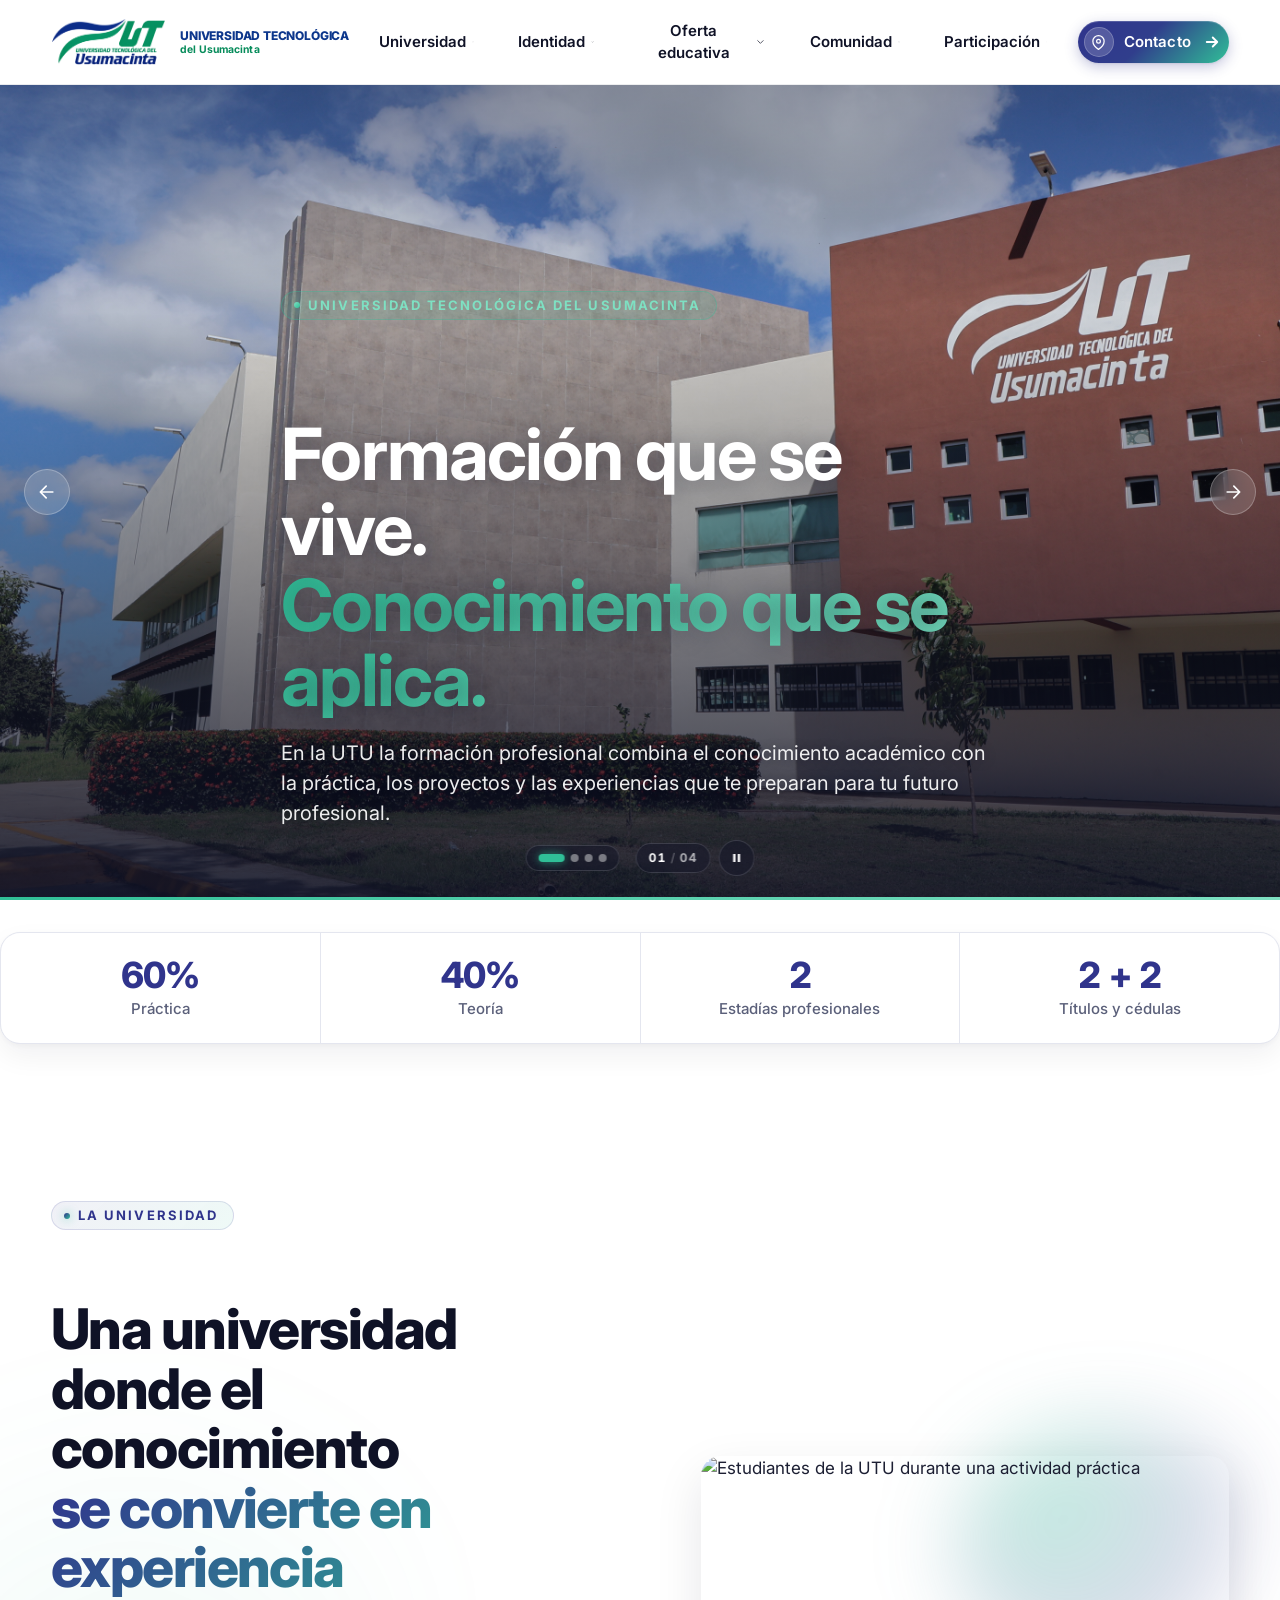
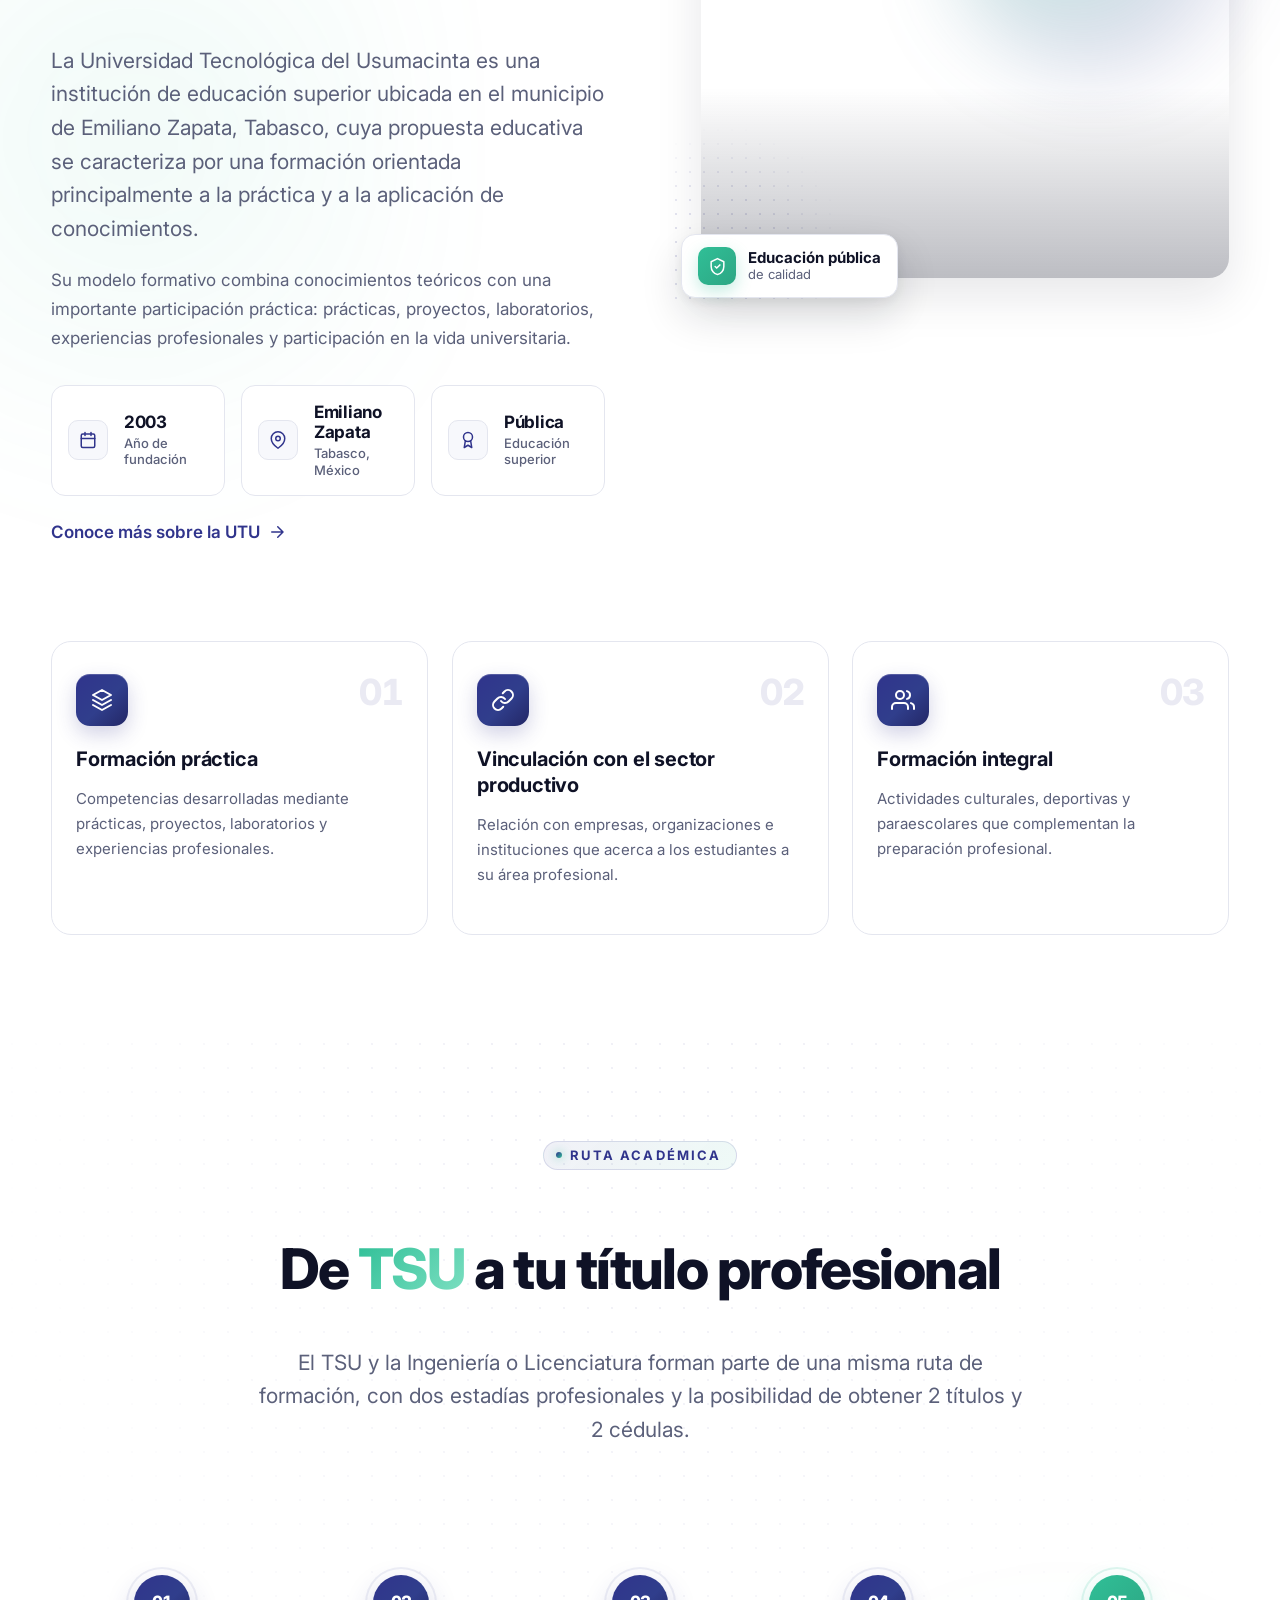
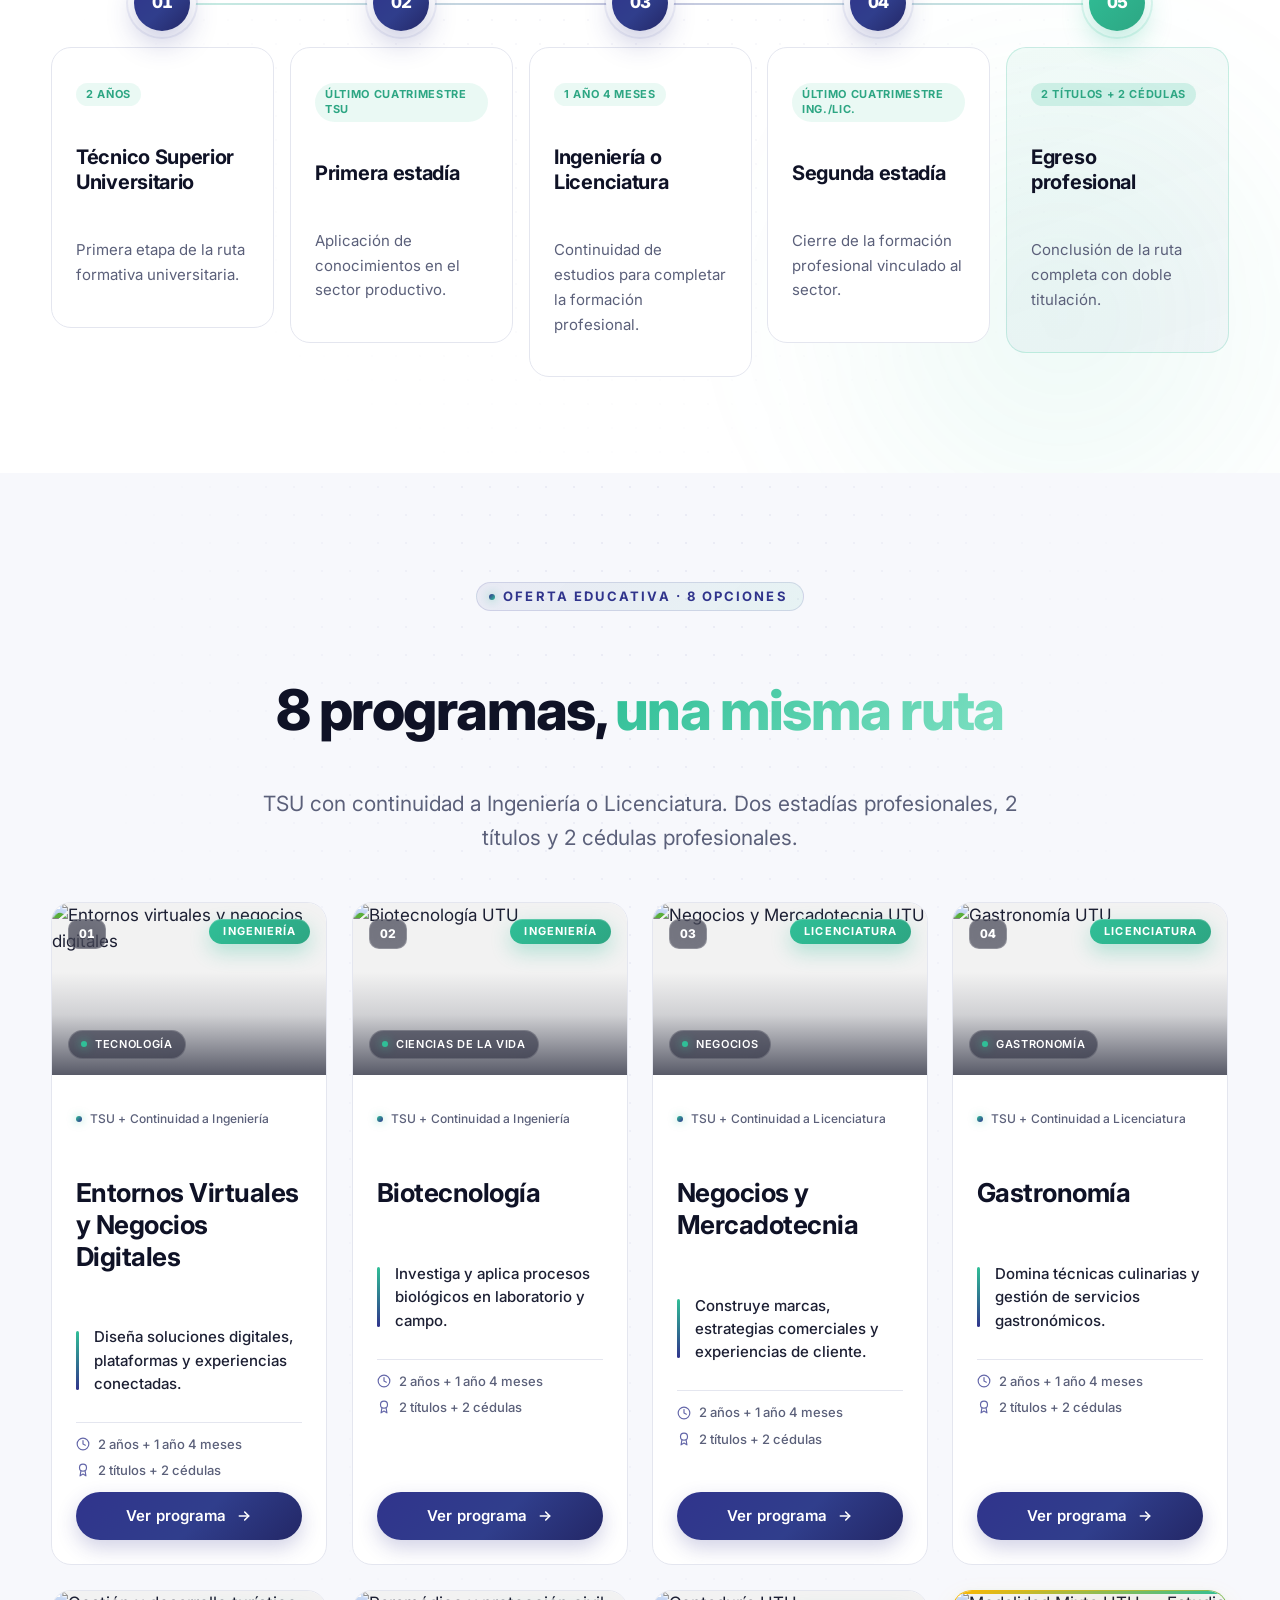
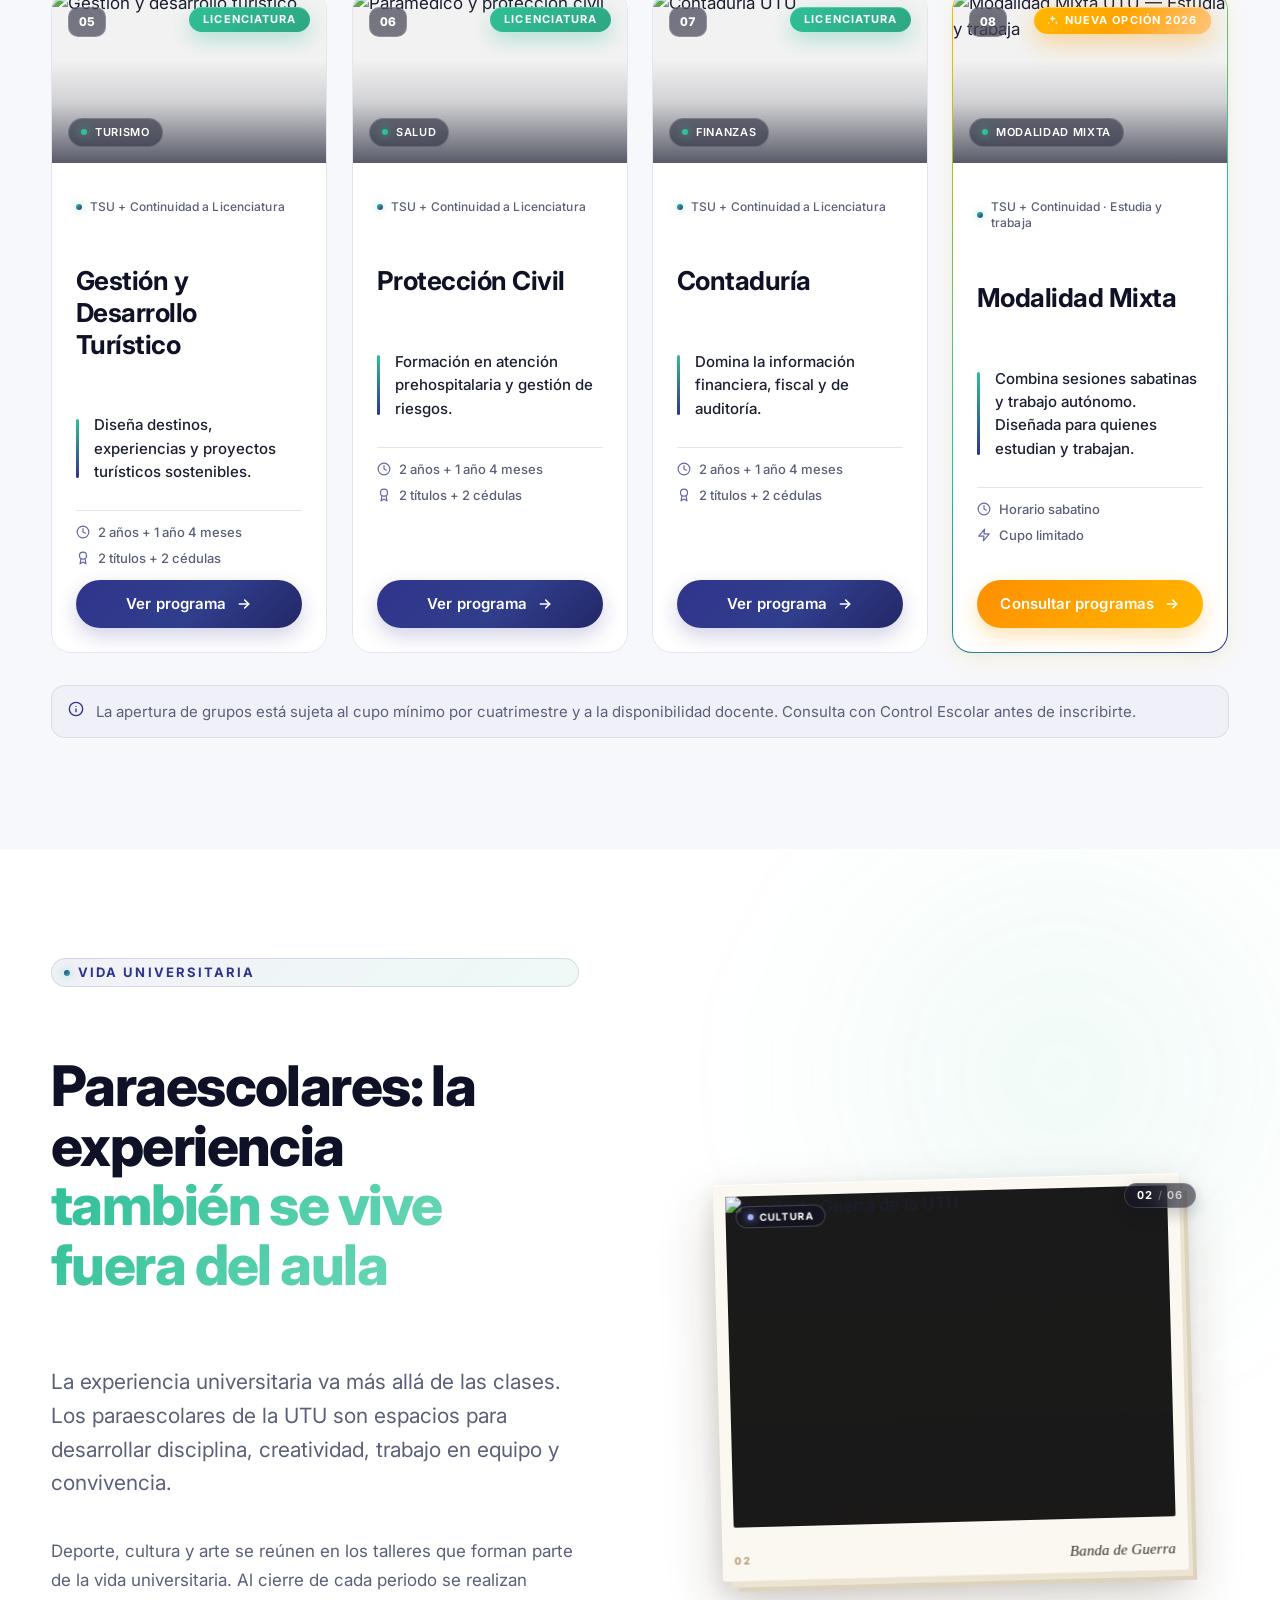
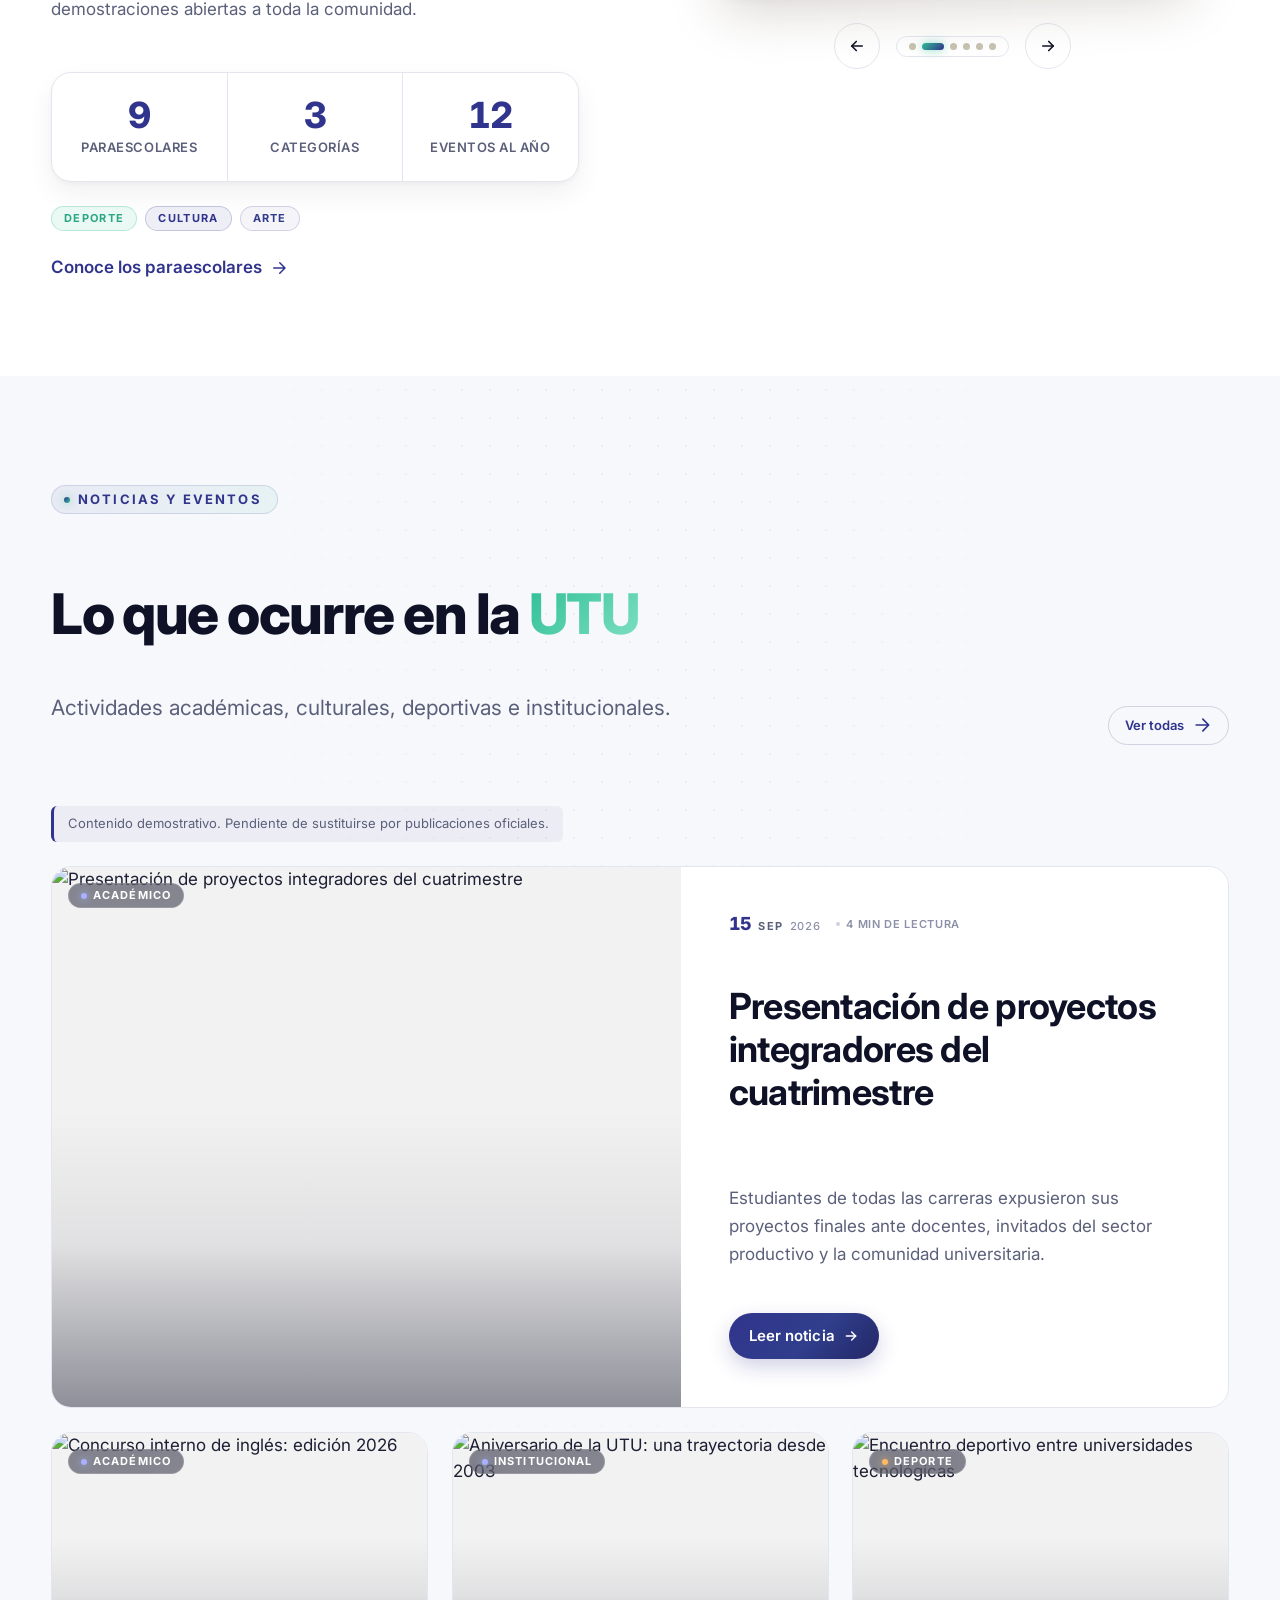
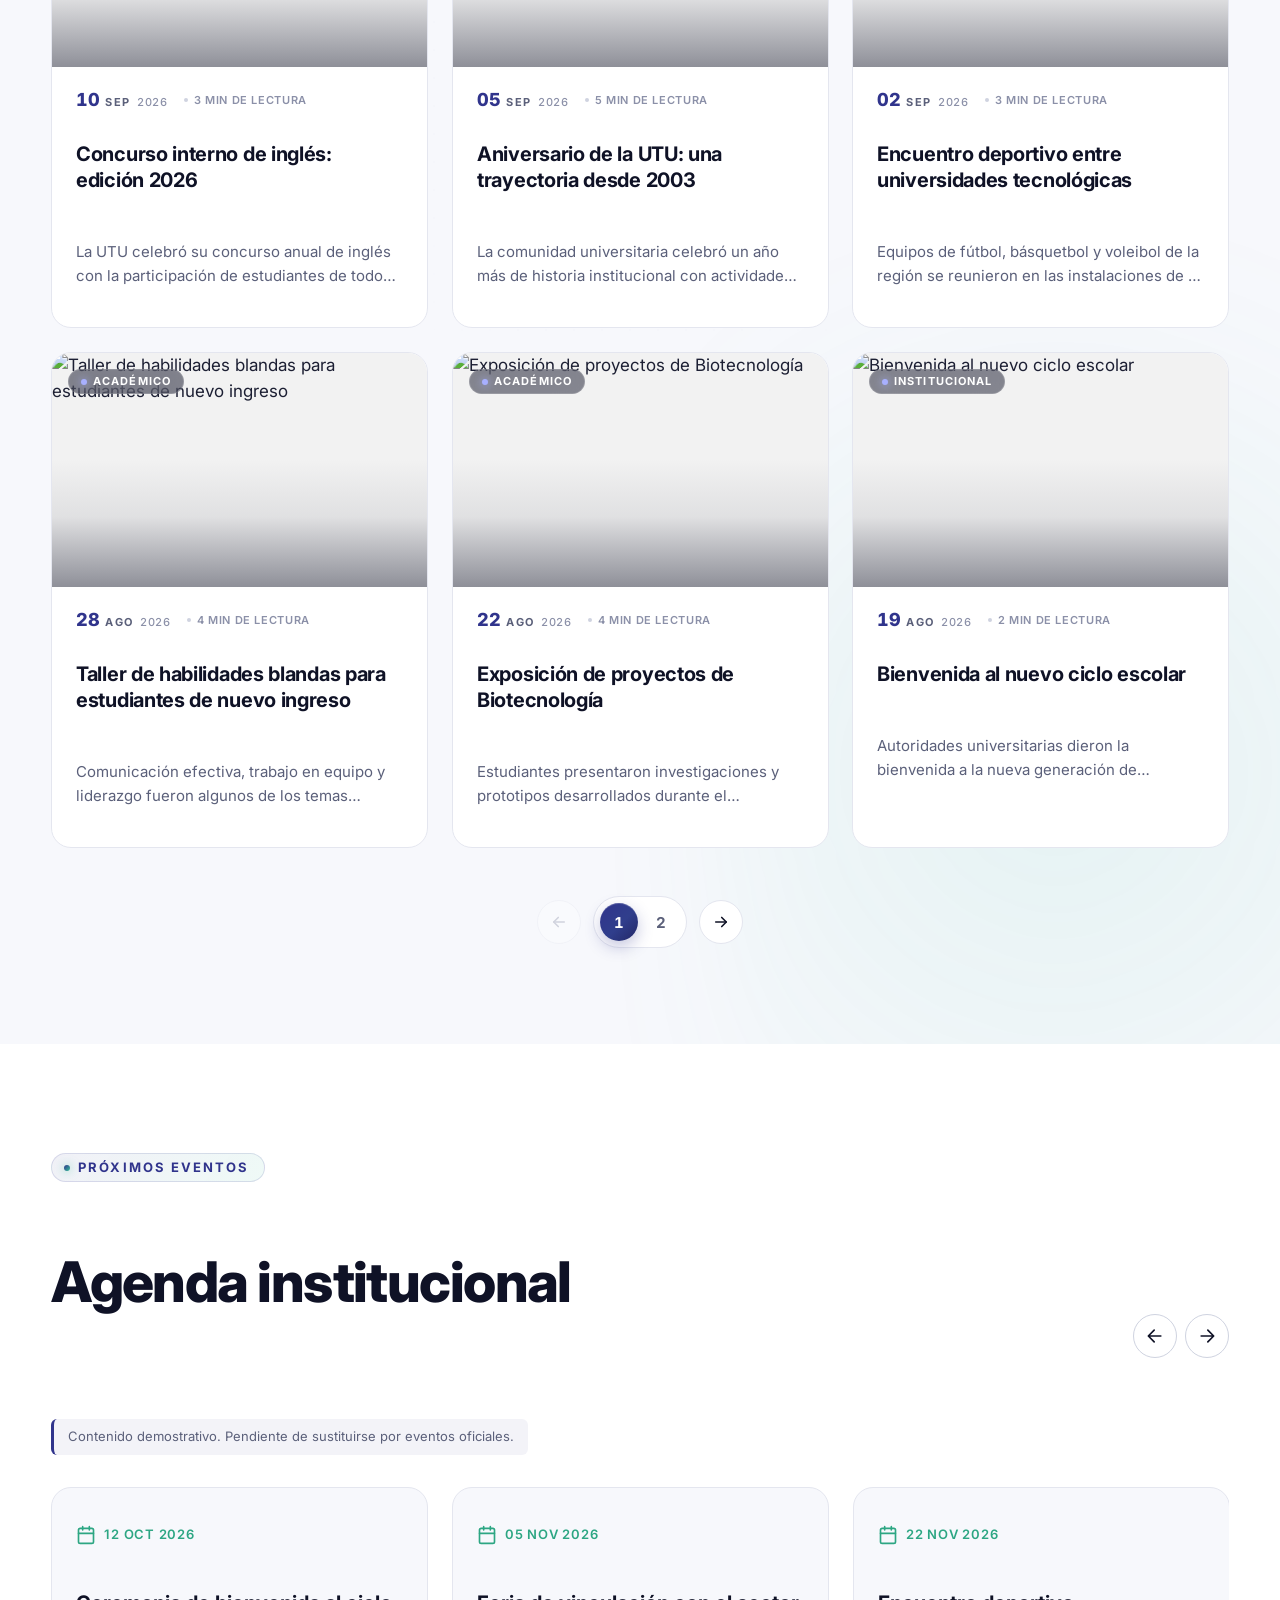
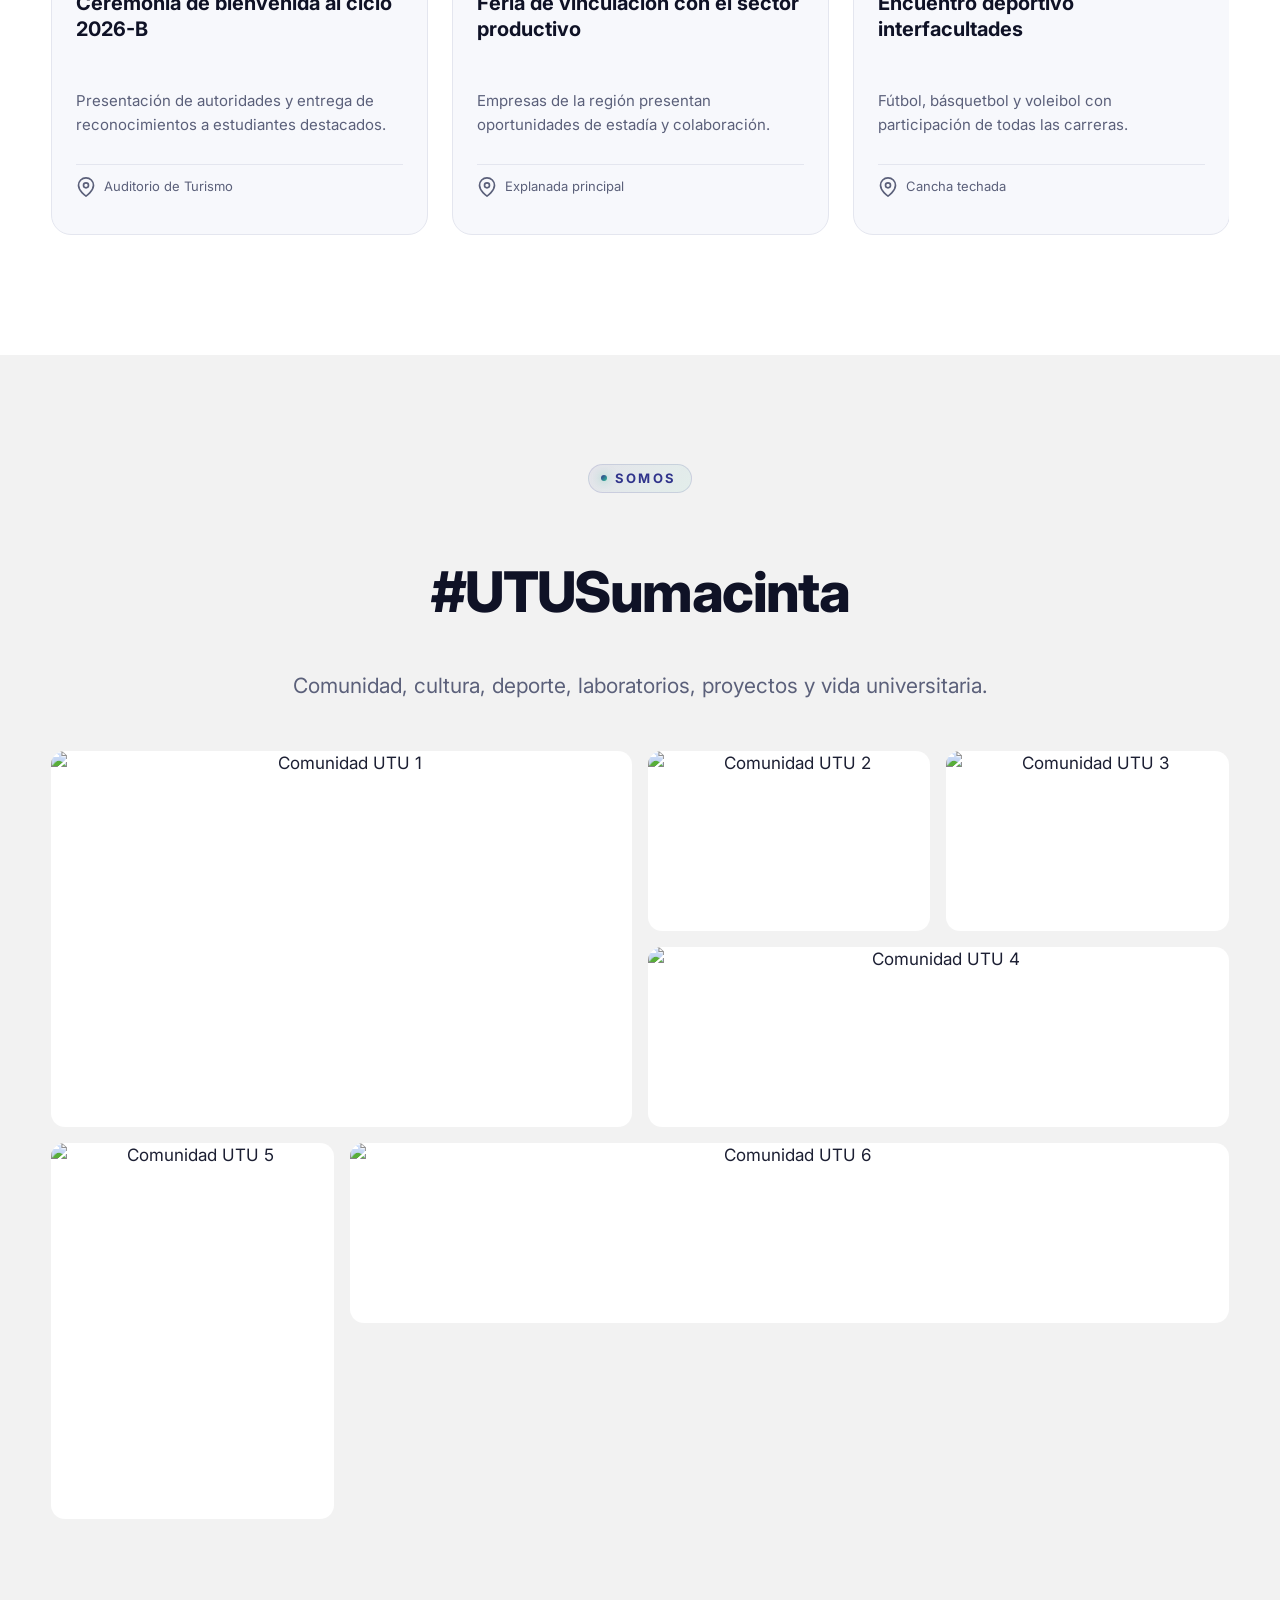
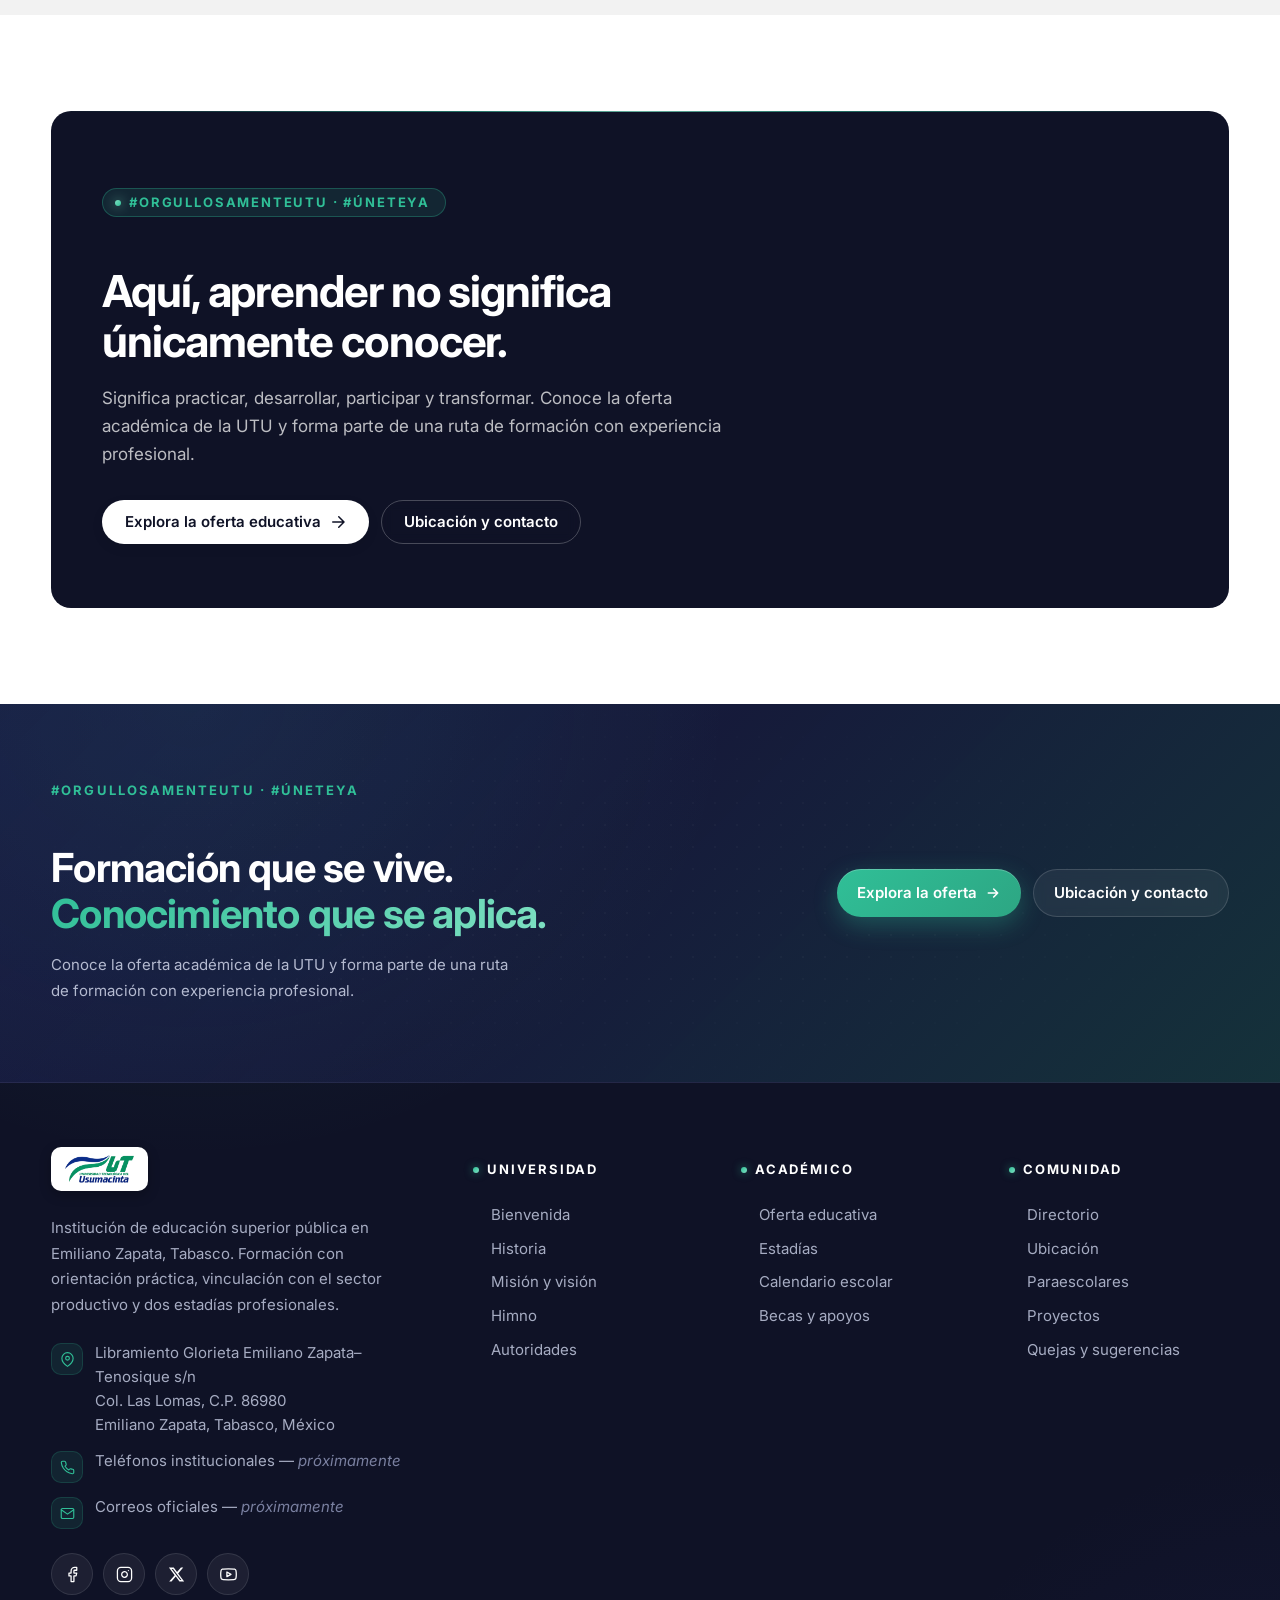
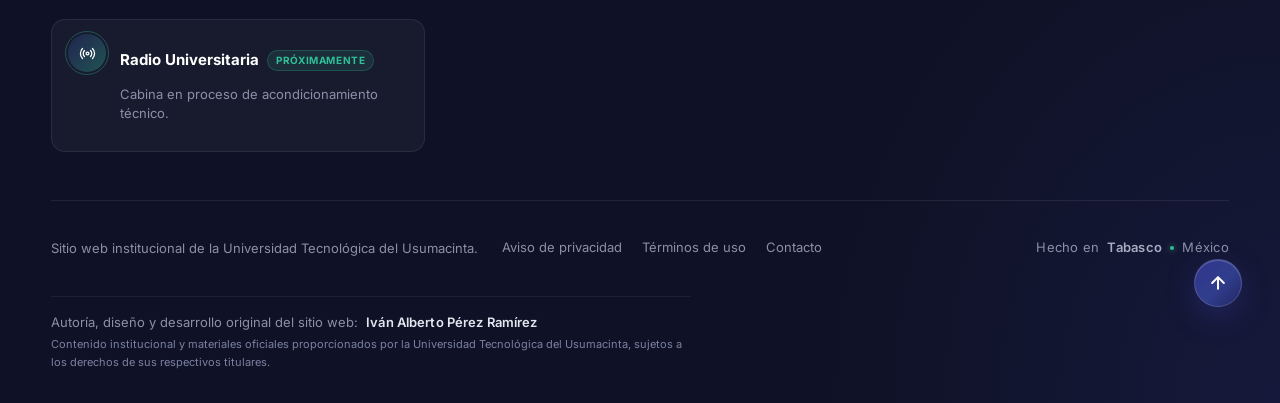
==== commit e7a48077: "." ====
--- a/index.html
+++ b/index.html
@@ -20,7 +20,7 @@
     <meta property="og:image" content="https://www.utu.edu.mx/assets/images/branding/logo-utu.png">
     <meta name="twitter:card" content="summary_large_image">
 
-    <!-- FAVICON: intacto -->
+    <!-- FAVICON -->
     <link rel="icon" href="/assets/images/icons/icon.png" type="image/png">
 
     <link rel="preconnect" href="https://fonts.googleapis.com">
@@ -301,7 +301,7 @@
 
     <div data-component="footer"></div>
 
-    <!-- LIGHTBOX (sin cambios) -->
+    <!-- LIGHTBOX  -->
     <div class="lightbox" data-lightbox hidden>
         <div class="lightbox__backdrop" data-lightbox-close></div>
         <div class="lightbox__panel" role="dialog" aria-modal="true" aria-label="Visor de imágenes">
--- a/css/variables.css
+++ b/css/variables.css
@@ -5,6 +5,8 @@
      el contenido siempre quepa en el área visible del navegador
      móvil (las barras del navegador ya no recortan el fondo).
    · Fallback a vh para navegadores antiguos.
+   · Sin min-height forzado: el hero se ajusta al espacio
+     disponible en pantallas bajas (landscape móvil).
    ============================================================ */
 
 :root {
@@ -59,7 +61,6 @@
     --space-4xl: clamp(4rem,   2.5rem + 7vw, 8rem);
 
     /* ---------- Layout ---------- */
-    /* AQUÍ ESTÁ EL CAMBIO: de 1400px a 1680px para igualar el ancho del hero__facts */
     --container-max:    1680px;
     --container-narrow: 960px;
     --container-pad:    clamp(1rem, 4vw, 4rem);
@@ -96,20 +97,22 @@
     --header-h: 68px;
 
     /* Hero: altura exacta = viewport visible − header.
-       · svh (small viewport height) → reserva el espacio de las
+       · svh (small viewport height) reserva el espacio de las
          barras del navegador móvil. Es lo más estable.
        · Fallback a vh para navegadores antiguos.
-       · max(520px, …) garantiza legibilidad en pantallas bajas
-         (landscape móvil); si se supera, hace scroll. */
-    --hero-h: max(520px, calc(100vh  - var(--header-h)));
-    --hero-h: max(520px, calc(100svh - var(--header-h)));
+       · Sin min-height forzado: el hero se ajusta al espacio
+         disponible en pantallas bajas (landscape móvil) y el
+         contenido interno se adapta con las media queries de
+         altura definidas en home.css. */
+    --hero-h: calc(100vh  - var(--header-h));
+    --hero-h: calc(100svh - var(--header-h));
 }
 
 @media (min-width: 1024px) {
     :root {
         --header-h: 84px;
-        --hero-h: max(560px, calc(100vh  - var(--header-h)));
-        --hero-h: max(560px, calc(100svh - var(--header-h)));
+        --hero-h: calc(100vh  - var(--header-h));
+        --hero-h: calc(100svh - var(--header-h));
     }
 }
 
--- a/css/main.css
+++ b/css/main.css
@@ -40,9 +40,8 @@
     }
 }
 
-/* ---------- TÍTULOS DE SECCIÓN — Jerarquía reforzada ---------- */
+/* ---------- TÍTULOS DE SECCIÓN ---------- */
 .section__title {
-    /* Más grande y con más "presencia" que antes */
     font-size: clamp(2rem, 1.4rem + 2.8vw, 3.5rem);
     letter-spacing: -.028em;
     color: var(--color-ink);
@@ -50,7 +49,6 @@
     line-height: 1.06;
 }
 
-/* Lead: claramente subordinado al título, claramente superior al body */
 .section__lead {
     margin-top: var(--space-lg);
     font-size: clamp(1.0625rem, 1rem + 0.55vw, 1.3125rem);
@@ -61,7 +59,7 @@
 }
 .section__lead--center { margin-inline: auto; }
 
-/* ---------- Eyebrow — kicker con presencia ---------- */
+/* ---------- Eyebrow ---------- */
 .eyebrow {
     display: inline-flex;
     align-items: center;
@@ -98,7 +96,6 @@
     .eyebrow::before { animation: none; }
 }
 
-/* Variante sobre fondo oscuro */
 .eyebrow--on-dark {
     background: rgba(48,191,151,.12);
     border-color: rgba(48,191,151,.30);
@@ -162,6 +159,93 @@
 
 @media (prefers-reduced-motion: reduce) {
     .reveal { opacity: 1; transform: none; transition: none; }
+}
+
+/* ---------- CTA (bloque oscuro compartido) ----------
+   Usado por home y bienvenida con la misma estructura.
+   Vive aquí para evitar duplicación entre páginas. */
+.section--cta {
+    background-color: var(--color-surface);
+    padding-block: var(--space-3xl);
+}
+
+.cta {
+    position: relative;
+    overflow: hidden;
+    padding: clamp(2.5rem, 5vw, 4.5rem) clamp(1.5rem, 4vw, 3.5rem);
+    background-color: var(--color-ink);
+    border-radius: var(--radius-lg);
+    color: #FFFFFF;
+}
+
+.cta::before {
+    content: "";
+    position: absolute;
+    top: 0; left: 0; right: 0;
+    height: 1px;
+    background: linear-gradient(90deg,
+        transparent 0%,
+        rgba(48, 191, 151, 0.55) 35%,
+        rgba(126, 224, 194, 0.75) 50%,
+        rgba(48, 191, 151, 0.55) 65%,
+        transparent 100%);
+    pointer-events: none;
+}
+
+.cta__content {
+    position: relative;
+    z-index: 1;
+    max-width: 720px;
+}
+
+.cta .eyebrow--on-dark {
+    color: var(--color-secondary);
+    margin-bottom: var(--space-sm);
+    letter-spacing: 0.14em;
+}
+
+.cta__title {
+    font-size: clamp(1.75rem, 1.2rem + 2vw, 2.75rem);
+    font-weight: 700;
+    letter-spacing: -0.025em;
+    line-height: 1.15;
+    color: #FFFFFF;
+    margin-bottom: var(--space-md);
+}
+
+.cta__text {
+    font-size: var(--fs-base);
+    color: rgba(255, 255, 255, 0.72);
+    max-width: 58ch;
+    line-height: 1.65;
+    margin-bottom: var(--space-xl);
+}
+
+.cta__actions {
+    display: flex;
+    flex-wrap: wrap;
+    gap: var(--space-sm);
+}
+
+.cta .btn--light {
+    background: #FFFFFF;
+    color: var(--color-ink);
+    box-shadow: 0 4px 12px rgba(0, 0, 0, 0.08);
+}
+.cta .btn--light:hover {
+    box-shadow: 0 8px 20px rgba(0, 0, 0, 0.14);
+}
+
+.cta .btn--ghost-light {
+    background: transparent;
+    border: 1px solid rgba(255, 255, 255, 0.24);
+    color: #FFFFFF;
+    box-shadow: none;
+}
+.cta .btn--ghost-light:hover {
+    background: rgba(255, 255, 255, 0.08);
+    border-color: rgba(255, 255, 255, 0.36);
+    box-shadow: none;
 }
 
 /* ---------- Utilidades ---------- */
--- a/css/components/header.css
+++ b/css/components/header.css
@@ -15,9 +15,7 @@
    ============================================================ */
 .top-progress {
     position: fixed;
-    top: 0;
-    left: 0;
-    right: 0;
+    top: 0; left: 0; right: 0;
     height: 3px;
     z-index: calc(var(--z-header) + 20);
     pointer-events: none;
@@ -26,9 +24,7 @@
     transition: opacity 0.4s ease-out;
 }
 
-.top-progress.is-hidden {
-    opacity: 0;
-}
+.top-progress.is-hidden { opacity: 0; }
 
 .top-progress__bar {
     display: block;
@@ -55,19 +51,12 @@
 }
 
 @keyframes topProgressShimmer {
-    0% {
-        background-position: 100% 0;
-    }
-
-    100% {
-        background-position: -100% 0;
-    }
+    0%   { background-position: 100% 0; }
+    100% { background-position: -100% 0; }
 }
 
 @media (prefers-reduced-motion: reduce) {
-    .top-progress__bar {
-        animation: none;
-    }
+    .top-progress__bar { animation: none; }
 }
 
 /* ============================================================
@@ -75,9 +64,7 @@
    ============================================================ */
 .site-header {
     position: fixed;
-    top: 0;
-    left: 0;
-    right: 0;
+    top: 0; left: 0; right: 0;
     z-index: var(--z-header);
     background-color: rgba(255, 255, 255, 0.94);
     backdrop-filter: saturate(180%) blur(18px);
@@ -95,9 +82,7 @@
     box-shadow: 0 8px 24px rgba(15, 18, 38, 0.06);
 }
 
-.site-header.is-hidden {
-    transform: translateY(-100%);
-}
+.site-header.is-hidden { transform: translateY(-100%); }
 
 .site-header__inner {
     display: flex;
@@ -111,31 +96,85 @@
     padding-inline: var(--container-pad);
 }
 
-/* ---------- Logo ---------- */
+/* ---------- Logo + texto de marca ----------
+   El texto se muestra siempre (mobile y desktop);
+   los tamaños tipográficos cambian por breakpoint. */
 .site-header__brand {
     display: flex;
     align-items: center;
     flex-shrink: 0;
+    gap: .625rem;
+    min-width: 0;
     transition: opacity var(--t-fast);
 }
-
-.site-header__brand:hover {
-    opacity: 0.85;
-}
+.site-header__brand:hover { opacity: 0.85; }
 
 .site-header__logo {
     height: clamp(32px, 5vw, 46px);
     width: auto;
     aspect-ratio: 5 / 2;
     object-fit: contain;
+    flex-shrink: 0;
+}
+
+.site-header__brand-text {
+    display: flex;
+    flex-direction: column;
+    justify-content: center;
+    gap: 1px;
+    min-width: 0;
+    max-width: 100%;
+    overflow: hidden;
+    line-height: 1.08;
+    letter-spacing: -.01em;
+}
+
+.site-header__brand-name {
+    display: block;
+    min-width: 0;
+    overflow: hidden;
+    text-overflow: ellipsis;
+    white-space: nowrap;
+    font-size: clamp(.5625rem, 2.4vw, .75rem);
+    font-weight: 800;
+    color: var(--color-logo-blue, #0D378C);
+    text-transform: uppercase;
+}
+
+.site-header__brand-name--accent {
+    color: var(--color-logo-green, #078C5B);
+    font-weight: 700;
+    text-transform: none;
+    letter-spacing: 0;
+}
+
+@media (max-width: 1023.98px) {
+    .site-header__brand {
+        flex-shrink: 1;
+        gap: .5rem;
+    }
+}
+
+@media (min-width: 1024px) {
+    .site-header__brand { gap: 0.875rem; }
+    .site-header__brand-text {
+        gap: 2px;
+        line-height: 1.1;
+    }
+    .site-header__brand-name {
+        font-size: clamp(0.75rem, 0.85vw, 0.875rem);
+        letter-spacing: -0.015em;
+    }
+    .site-header__brand-name--accent {
+        font-size: clamp(0.65rem, 0.75vw, 0.75rem);
+        letter-spacing: 0.01em;
+    }
 }
 
 /* ============================================================
    3. NAV DESKTOP — hover pill premium
    ============================================================ */
-.site-header__nav {
-    display: none;
-}
+.site-header__nav { display: none; }
 
 .nav__list {
     display: flex;
@@ -172,7 +211,6 @@
     overflow: hidden;
 }
 
-/* Pill de fondo con gradiente sutil (hover premium) */
 .nav__link::before {
     content: "";
     position: absolute;
@@ -189,7 +227,6 @@
     z-index: -1;
 }
 
-/* Halo inferior (detalle premium) */
 .nav__link::after {
     content: "";
     position: absolute;
@@ -228,7 +265,6 @@
     opacity: 1;
 }
 
-/* Estado activo */
 .nav__link.is-active,
 .nav__item.is-open .nav__trigger {
     color: var(--color-primary);
@@ -259,7 +295,6 @@
     transform: translateY(-1px);
 }
 
-/* Chevron */
 .nav__chevron {
     width: 12px;
     height: 12px;
@@ -269,74 +304,11 @@
     z-index: 1;
 }
 
-.nav__link:hover .nav__chevron {
-    opacity: 1;
-}
+.nav__link:hover .nav__chevron { opacity: 1; }
 
 .nav__item.is-open .nav__chevron {
     transform: rotate(180deg);
     opacity: 1;
-}
-
-/* ============================================================
-   MARCA — Texto junto al logo (solo móvil/tablet)
-   ------------------------------------------------------------
-   · En escritorio se mantiene exactamente igual: solo logo.
-   · En <=1023.98px aparece el nombre para llenar el espacio
-     entre el logo y el botón hamburguesa.
-   · Usa los colores exactos del logo: #0D378C y #078C5B.
-   ============================================================ */
-
-.site-header__brand {
-    gap: .625rem;
-    min-width: 0;
-}
-
-.site-header__logo {
-    flex-shrink: 0;
-}
-
-.site-header__brand-text {
-    display: none;
-}
-
-@media (max-width: 1023.98px) {
-    .site-header__brand {
-        flex-shrink: 1;
-        gap: .5rem;
-        min-width: 0;
-    }
-
-    .site-header__brand-text {
-        display: flex;
-        flex-direction: column;
-        justify-content: center;
-        gap: 1px;
-        min-width: 0;
-        max-width: 100%;
-        overflow: hidden;
-        line-height: 1.08;
-        letter-spacing: -.01em;
-    }
-
-    .site-header__brand-name {
-        display: block;
-        min-width: 0;
-        overflow: hidden;
-        text-overflow: ellipsis;
-        white-space: nowrap;
-        font-size: clamp(.5625rem, 2.4vw, .75rem);
-        font-weight: 800;
-        color: var(--color-logo-blue, #0D378C);
-        text-transform: uppercase;
-    }
-
-    .site-header__brand-name--accent {
-        color: var(--color-logo-green, #078C5B);
-        font-weight: 700;
-        text-transform: none;
-        letter-spacing: 0;
-    }
 }
 
 /* ============================================================
@@ -393,10 +365,7 @@
     flex-direction: column;
     gap: 2px;
 }
-
-.nav__panel-list li {
-    list-style: none;
-}
+.nav__panel-list li { list-style: none; }
 
 .nav__panel-list a {
     display: block;
@@ -432,11 +401,7 @@
     min-width: 640px;
     padding: 1.375rem;
 }
-
-.nav__panel--mega::before {
-    display: none;
-}
-
+.nav__panel--mega::before { display: none; }
 .nav__item.is-open .nav__panel--mega {
     transform: translateY(0) scale(1);
 }
@@ -447,10 +412,7 @@
     gap: 1.5rem;
 }
 
-.nav__mega-group {
-    display: flex;
-    flex-direction: column;
-}
+.nav__mega-group { display: flex; flex-direction: column; }
 
 .nav__mega-head {
     display: flex;
@@ -483,7 +445,6 @@
         0 4px 12px rgba(48, 52, 140, 0.28),
         inset 0 1px 0 rgba(255, 255, 255, 0.18);
 }
-
 .nav__mega-badge--lic {
     background: linear-gradient(135deg, #30BF97 0%, #2DA683 100%);
     box-shadow:
@@ -506,10 +467,7 @@
     flex-direction: column;
     gap: 2px;
 }
-
-.nav__mega-list li {
-    list-style: none;
-}
+.nav__mega-list li { list-style: none; }
 
 .nav__mega-item {
     display: block;
@@ -543,7 +501,6 @@
     transform: translateX(3px);
     outline: none;
 }
-
 .nav__mega-item:hover::before,
 .nav__mega-item:focus-visible::before {
     height: 60%;
@@ -573,18 +530,15 @@
     line-height: 1.35;
     transition: color var(--t-fast), transform 0.28s var(--ease-out);
 }
-
 .nav__mega-item-sub svg {
     flex-shrink: 0;
     opacity: 0.65;
     transition: transform 0.28s var(--ease-out), opacity 0.28s;
 }
-
 .nav__mega-item:hover .nav__mega-item-sub,
 .nav__mega-item:focus-visible .nav__mega-item-sub {
     color: var(--color-secondary-dark);
 }
-
 .nav__mega-item:hover .nav__mega-item-sub svg {
     transform: translateX(3px);
     opacity: 1;
@@ -593,9 +547,7 @@
 /* ============================================================
    6. CTA PREMIUM — "Contacto"
    ============================================================ */
-.site-header__actions {
-    display: none;
-}
+.site-header__actions { display: none; }
 
 .header-cta {
     position: relative;
@@ -622,7 +574,6 @@
 }
 
 .header-cta::before {
-    /* Shine sweep */
     content: "";
     position: absolute;
     top: 0;
@@ -639,7 +590,6 @@
 }
 
 .header-cta::after {
-    /* Glow interior en hover */
     content: "";
     position: absolute;
     inset: 0;
@@ -662,16 +612,10 @@
         inset 0 1px 0 rgba(255, 255, 255, 0.28);
     outline: none;
 }
-
 .header-cta:hover::before,
-.header-cta:focus-visible::before {
-    left: 120%;
-}
-
+.header-cta:focus-visible::before { left: 120%; }
 .header-cta:hover::after,
-.header-cta:focus-visible::after {
-    opacity: 1;
-}
+.header-cta:focus-visible::after { opacity: 1; }
 
 .header-cta__icon {
     display: inline-flex;
@@ -688,7 +632,6 @@
     z-index: 2;
     transition: transform 0.32s cubic-bezier(0.22, 1, 0.36, 1);
 }
-
 .header-cta__icon svg {
     width: 15px;
     height: 15px;
@@ -712,25 +655,21 @@
     z-index: 2;
     transition: transform 0.32s cubic-bezier(0.22, 1, 0.36, 1);
 }
-
 .header-cta__arrow svg {
     width: 100%;
     height: 100%;
     stroke-linecap: round;
     stroke-linejoin: round;
 }
-
 .header-cta:hover .header-cta__icon,
 .header-cta:focus-visible .header-cta__icon {
     transform: scale(1.06) rotate(-3deg);
 }
-
 .header-cta:hover .header-cta__arrow,
 .header-cta:focus-visible .header-cta__arrow {
     transform: translateX(3px);
 }
 
-/* Variante full (dentro del menú móvil) */
 .header-cta--full {
     width: 100%;
     justify-content: center;
@@ -754,16 +693,11 @@
     transition: background-color var(--t-fast);
     -webkit-tap-highlight-color: transparent;
 }
-
 .site-header__toggle:hover,
 .site-header__toggle:focus-visible {
     background-color: rgba(15, 18, 38, 0.05);
 }
-
-.site-header__toggle svg {
-    width: 22px;
-    height: 22px;
-}
+.site-header__toggle svg { width: 22px; height: 22px; }
 
 /* ============================================================
    8. MENÚ MÓVIL
@@ -786,8 +720,7 @@
 
 .mobile-menu__panel {
     position: absolute;
-    top: 0;
-    right: 0;
+    top: 0; right: 0;
     height: 100dvh;
     width: min(88vw, 380px);
     background-color: var(--color-surface);
@@ -804,14 +737,8 @@
     visibility: visible;
     pointer-events: auto;
 }
-
-.mobile-menu.is-open .mobile-menu__backdrop {
-    opacity: 1;
-}
-
-.mobile-menu.is-open .mobile-menu__panel {
-    transform: translateX(0);
-}
+.mobile-menu.is-open .mobile-menu__backdrop { opacity: 1; }
+.mobile-menu.is-open .mobile-menu__panel { transform: translateX(0); }
 
 .mobile-menu__head {
     display: flex;
@@ -843,7 +770,6 @@
     transition: background-color var(--t-fast);
     -webkit-tap-highlight-color: transparent;
 }
-
 .mobile-menu__close:hover,
 .mobile-menu__close:focus-visible {
     background-color: var(--color-background);
@@ -854,7 +780,6 @@
     display: flex;
     flex-direction: column;
 }
-
 .mobile-menu__nav ul {
     list-style: none;
     margin: 0;
@@ -863,10 +788,7 @@
     flex-direction: column;
     gap: var(--space-2xs);
 }
-
-.mobile-menu__nav li {
-    list-style: none;
-}
+.mobile-menu__nav li { list-style: none; }
 
 .mobile-menu__link {
     display: block;
@@ -888,7 +810,6 @@
         padding-left var(--t-fast);
     -webkit-tap-highlight-color: transparent;
 }
-
 .mobile-menu__link:hover,
 .mobile-menu__link:focus-visible {
     background-color: var(--color-background);
@@ -903,7 +824,6 @@
     gap: var(--space-sm);
     padding-right: 1rem;
 }
-
 .mobile-menu__trigger:hover,
 .mobile-menu__trigger:focus-visible {
     padding-left: 1rem;
@@ -916,12 +836,10 @@
     transition: transform var(--t-base), color var(--t-base);
     flex-shrink: 0;
 }
-
 .mobile-menu__group.is-open .mobile-menu__chevron {
     transform: rotate(180deg);
     color: var(--color-primary);
 }
-
 .mobile-menu__group.is-open .mobile-menu__trigger {
     background-color: var(--color-background);
     color: var(--color-primary);
@@ -936,27 +854,14 @@
     gap: 2px;
     animation: mobileSubOpen 0.28s var(--ease-out);
 }
-
-.mobile-menu__sub[hidden] {
-    display: none;
-}
+.mobile-menu__sub[hidden] { display: none; }
 
 @keyframes mobileSubOpen {
-    from {
-        opacity: 0;
-        transform: translateY(-4px);
-    }
-
-    to {
-        opacity: 1;
-        transform: translateY(0);
-    }
-}
-
+    from { opacity: 0; transform: translateY(-4px); }
+    to   { opacity: 1; transform: translateY(0); }
+}
 @media (prefers-reduced-motion: reduce) {
-    .mobile-menu__sub {
-        animation: none;
-    }
+    .mobile-menu__sub { animation: none; }
 }
 
 .mobile-menu__sub-link {
@@ -973,7 +878,6 @@
         background-color var(--t-fast);
     -webkit-tap-highlight-color: transparent;
 }
-
 .mobile-menu__sub-link:hover,
 .mobile-menu__sub-link:focus-visible,
 .mobile-menu__sub-link.is-active {
@@ -989,64 +893,33 @@
     padding-top: var(--space-lg);
     border-top: 1px solid var(--color-border);
 }
-
-.mobile-menu__cta .header-cta {
-    width: 100%;
-}
-
-body.menu-open {
-    overflow: hidden;
-}
+.mobile-menu__cta .header-cta { width: 100%; }
+
+body.menu-open { overflow: hidden; }
 
 /* ============================================================
    9. DESKTOP
    ============================================================ */
 @media (min-width: 1024px) {
-    .site-header__nav {
-        display: block;
-    }
-
+    .site-header__nav { display: block; }
     .site-header__actions {
         display: flex;
         align-items: center;
         gap: var(--space-sm);
     }
-
-    .site-header__toggle {
-        display: none;
-    }
-
-    .mobile-menu {
-        display: none;
-    }
+    .site-header__toggle { display: none; }
+    .mobile-menu { display: none; }
 }
 
 /* ============================================================
    10. MOVIMIENTO REDUCIDO
    ============================================================ */
 @media (prefers-reduced-motion: reduce) {
-    .site-header {
-        transition: none;
-    }
-
-    .nav__panel {
-        transition: none;
-    }
-
-    .nav__panel--mega {
-        transition: none;
-    }
-
-    .mobile-menu__panel {
-        transition: none;
-    }
-
-    .header-cta {
-        transition: none;
-    }
-
+    .site-header { transition: none; }
+    .nav__panel { transition: none; }
+    .nav__panel--mega { transition: none; }
+    .mobile-menu__panel { transition: none; }
+    .header-cta { transition: none; }
     .header-cta::before,
-    .header-cta::after {
-        transition: none;
-    }
+    .header-cta::after { transition: none; }
 }
--- a/css/components/footer.css
+++ b/css/components/footer.css
@@ -5,7 +5,8 @@
    · Cuerpo principal: marca + 3 columnas de enlaces
    · Redes sociales premium (glass + brand color)
    · Tarjeta Radio Universitaria (próximamente)
-   · Barra inferior con legal + "Hecho en Tabasco"
+   · Barra inferior: identidad institucional + enlaces legales
+     + hecho en Tabasco + reconocimiento de autoría
    · Botón flotante "volver arriba"
    ============================================================ */
 
@@ -17,7 +18,6 @@
     isolation: isolate;
 }
 
-/* Glow y patrón decorativo de fondo */
 .site-footer::before {
     content: "";
     position: absolute;
@@ -64,7 +64,6 @@
     padding-block: clamp(2.5rem, 5vw, 4rem);
     align-items: center;
 }
-
 @media (min-width: 900px) {
     .site-footer__cta-inner {
         grid-template-columns: 1.4fr 1fr;
@@ -90,7 +89,6 @@
     color: #FFFFFF;
     margin-bottom: var(--space-sm);
 }
-
 .site-footer__cta-title span {
     background: linear-gradient(135deg, #30BF97 0%, #7EE0C2 100%);
     -webkit-background-clip: text;
@@ -110,11 +108,8 @@
     gap: var(--space-sm);
     justify-content: flex-start;
 }
-
 @media (min-width: 900px) {
-    .site-footer__cta-actions {
-        justify-content: flex-end;
-    }
+    .site-footer__cta-actions { justify-content: flex-end; }
 }
 
 /* ---------- Botones del CTA ---------- */
@@ -142,7 +137,6 @@
         0 8px 24px rgba(48, 191, 151, 0.32),
         inset 0 1px 0 rgba(255, 255, 255, 0.22);
 }
-
 .footer-cta--primary:hover,
 .footer-cta--primary:focus-visible {
     transform: translateY(-2px);
@@ -151,7 +145,6 @@
         inset 0 1px 0 rgba(255, 255, 255, 0.28);
     outline: none;
 }
-
 .footer-cta--primary .footer-cta__icon {
     display: inline-flex;
     align-items: center;
@@ -160,12 +153,7 @@
     height: 16px;
     transition: transform 0.3s cubic-bezier(0.22, 1, 0.36, 1);
 }
-
-.footer-cta--primary .footer-cta__icon svg {
-    width: 100%;
-    height: 100%;
-}
-
+.footer-cta--primary .footer-cta__icon svg { width: 100%; height: 100%; }
 .footer-cta--primary:hover .footer-cta__icon,
 .footer-cta--primary:focus-visible .footer-cta__icon {
     transform: translateX(3px);
@@ -178,7 +166,6 @@
     backdrop-filter: blur(6px);
     -webkit-backdrop-filter: blur(6px);
 }
-
 .footer-cta--ghost:hover,
 .footer-cta--ghost:focus-visible {
     background-color: rgba(255, 255, 255, 0.12);
@@ -200,13 +187,9 @@
     grid-template-columns: 1fr;
     gap: var(--space-2xl);
 }
-
 @media (min-width: 640px) {
-    .site-footer__grid {
-        grid-template-columns: repeat(2, 1fr);
-    }
-}
-
+    .site-footer__grid { grid-template-columns: repeat(2, 1fr); }
+}
 @media (min-width: 1024px) {
     .site-footer__grid {
         grid-template-columns: 1.7fr 1fr 1fr 1fr;
@@ -215,9 +198,7 @@
 }
 
 /* ---------- Columna de marca ---------- */
-.site-footer__brand {
-    max-width: 420px;
-}
+.site-footer__brand { max-width: 420px; }
 
 .site-footer__logo {
     height: 44px;
@@ -246,10 +227,7 @@
     flex-direction: column;
     gap: var(--space-sm);
 }
-
-.site-footer__contact li {
-    list-style: none;
-}
+.site-footer__contact li { list-style: none; }
 
 .site-footer__contact-item {
     display: flex;
@@ -259,7 +237,6 @@
     line-height: 1.6;
     font-size: var(--fs-sm);
 }
-
 .site-footer__contact-item em {
     color: #7A80A0;
     font-style: italic;
@@ -278,13 +255,9 @@
     color: var(--color-secondary);
     margin-top: 2px;
 }
-
-.site-footer__contact-icon svg {
-    width: 15px;
-    height: 15px;
-}
-
-/* ---------- Redes sociales premium ---------- */
+.site-footer__contact-icon svg { width: 15px; height: 15px; }
+
+/* ---------- Redes sociales ---------- */
 .site-footer__social {
     display: flex;
     gap: 0.625rem;
@@ -320,11 +293,7 @@
     height: 100%;
     transition: transform 0.42s cubic-bezier(0.22, 1, 0.36, 1);
 }
-
-.site-footer__social-icon svg {
-    width: 17px;
-    height: 17px;
-}
+.site-footer__social-icon svg { width: 17px; height: 17px; }
 
 .site-footer__social-link:hover,
 .site-footer__social-link:focus-visible {
@@ -335,13 +304,11 @@
     box-shadow: 0 12px 24px color-mix(in srgb, var(--brand-color, #30BF97) 40%, transparent);
     outline: none;
 }
-
 .site-footer__social-link:hover .site-footer__social-icon,
 .site-footer__social-link:focus-visible .site-footer__social-icon {
     transform: rotate(-8deg) scale(1.08);
 }
 
-/* Tooltip flotante */
 .site-footer__social-tip {
     position: absolute;
     bottom: calc(100% + 10px);
@@ -359,14 +326,10 @@
     opacity: 0;
     visibility: hidden;
     pointer-events: none;
-    transition:
-        opacity 0.24s,
-        transform 0.24s,
-        visibility 0.24s;
+    transition: opacity 0.24s, transform 0.24s, visibility 0.24s;
     z-index: 3;
     box-shadow: 0 8px 20px rgba(0, 0, 0, 0.35);
 }
-
 .site-footer__social-tip::after {
     content: "";
     position: absolute;
@@ -380,7 +343,6 @@
     transform: translateX(-50%) rotate(45deg);
     margin-top: -3px;
 }
-
 .site-footer__social-link:hover .site-footer__social-tip,
 .site-footer__social-link:focus-visible .site-footer__social-tip {
     opacity: 1;
@@ -412,7 +374,6 @@
     color: #FFFFFF;
     position: relative;
 }
-
 .site-footer__radio-icon::after {
     content: "";
     position: absolute;
@@ -421,20 +382,14 @@
     border: 1px solid rgba(48, 191, 151, 0.35);
     animation: footerRadioPulse 2.6s ease-out infinite;
 }
-
 @keyframes footerRadioPulse {
     0%   { transform: scale(0.9); opacity: 0.9; }
     100% { transform: scale(1.35); opacity: 0; }
 }
-
 @media (prefers-reduced-motion: reduce) {
     .site-footer__radio-icon::after { animation: none; }
 }
-
-.site-footer__radio-icon svg {
-    width: 17px;
-    height: 17px;
-}
+.site-footer__radio-icon svg { width: 17px; height: 17px; }
 
 .site-footer__radio-title {
     display: flex;
@@ -498,10 +453,7 @@
     flex-direction: column;
     gap: 0.625rem;
 }
-
-.site-footer__list li {
-    list-style: none;
-}
+.site-footer__list li { list-style: none; }
 
 .site-footer__link {
     display: inline-flex;
@@ -529,18 +481,13 @@
         transform 0.32s cubic-bezier(0.22, 1, 0.36, 1);
     flex-shrink: 0;
 }
-
-.site-footer__link-arrow svg {
-    width: 100%;
-    height: 100%;
-}
+.site-footer__link-arrow svg { width: 100%; height: 100%; }
 
 .site-footer__link:hover,
 .site-footer__link:focus-visible {
     color: #FFFFFF;
     outline: none;
 }
-
 .site-footer__link:hover .site-footer__link-arrow,
 .site-footer__link:focus-visible .site-footer__link-arrow {
     opacity: 1;
@@ -549,6 +496,17 @@
 
 /* ============================================================
    3. BARRA INFERIOR
+   ------------------------------------------------------------
+   Estructura:
+     .site-footer__bottom
+       .site-footer__meta        → identidad + legal + origen
+         .site-footer__meta-left → copy + legal
+         .site-footer__made
+       .site-footer__credit      → autoría + procedencia
+         .site-footer__credit-author
+           .site-footer__credit-label
+           .site-footer__credit-name
+         .site-footer__credit-materials
    ============================================================ */
 .site-footer__bottom {
     margin-top: var(--space-2xl);
@@ -556,13 +514,18 @@
     border-top: 1px solid rgba(255, 255, 255, 0.08);
     display: flex;
     flex-direction: column;
-    gap: var(--space-md);
+    gap: var(--space-lg);
     font-size: var(--fs-xs);
     color: #8B90A8;
 }
 
+.site-footer__meta {
+    display: flex;
+    flex-direction: column;
+    gap: var(--space-md);
+}
 @media (min-width: 900px) {
-    .site-footer__bottom {
+    .site-footer__meta {
         flex-direction: row;
         align-items: center;
         justify-content: space-between;
@@ -570,9 +533,21 @@
     }
 }
 
-.site-footer__copy {
-    line-height: 1.6;
-}
+.site-footer__meta-left {
+    display: flex;
+    flex-direction: column;
+    gap: var(--space-2xs);
+}
+@media (min-width: 900px) {
+    .site-footer__meta-left {
+        flex-direction: row;
+        align-items: center;
+        flex-wrap: wrap;
+        gap: var(--space-sm) var(--space-lg);
+    }
+}
+
+.site-footer__copy { line-height: 1.6; }
 
 .site-footer__legal {
     list-style: none;
@@ -582,10 +557,7 @@
     flex-wrap: wrap;
     gap: 0.5rem 1.25rem;
 }
-
-.site-footer__legal li {
-    list-style: none;
-}
+.site-footer__legal li { list-style: none; }
 
 .site-footer__legal a {
     color: #8B90A8;
@@ -593,26 +565,21 @@
     transition: color 0.24s;
     position: relative;
 }
-
 .site-footer__legal a::after {
     content: "";
     position: absolute;
-    left: 0;
-    right: 0;
-    bottom: -2px;
+    left: 0; right: 0; bottom: -2px;
     height: 1px;
     background-color: var(--color-secondary);
     transform: scaleX(0);
     transform-origin: left;
     transition: transform 0.3s cubic-bezier(0.22, 1, 0.36, 1);
 }
-
 .site-footer__legal a:hover,
 .site-footer__legal a:focus-visible {
     color: var(--color-secondary);
     outline: none;
 }
-
 .site-footer__legal a:hover::after,
 .site-footer__legal a:focus-visible::after {
     transform: scaleX(1);
@@ -624,7 +591,6 @@
     gap: 0.5rem;
     letter-spacing: 0.02em;
 }
-
 .site-footer__made span[aria-hidden] {
     color: #A6ACC2;
     font-weight: 600;
@@ -637,6 +603,41 @@
     border-radius: 50%;
     background-color: var(--color-secondary);
     box-shadow: 0 0 6px rgba(48, 191, 151, 0.75);
+}
+
+/* ---------- Crédito de autoría y procedencia ---------- */
+.site-footer__credit {
+    padding-top: var(--space-md);
+    border-top: 1px solid rgba(255, 255, 255, 0.06);
+    display: flex;
+    flex-direction: column;
+    gap: var(--space-2xs);
+    max-width: 80ch;
+    line-height: 1.6;
+}
+
+.site-footer__credit-author {
+    margin: 0;
+    color: #A6ACC2;
+    line-height: 1.5;
+}
+
+.site-footer__credit-label {
+    color: #8B90A8;
+    margin-right: 0.25rem;
+}
+
+.site-footer__credit-name {
+    color: #E4E6EF;
+    font-weight: 600;
+    letter-spacing: 0.01em;
+}
+
+.site-footer__credit-materials {
+    margin: 0;
+    color: #7A80A0;
+    font-size: 0.6875rem;
+    line-height: 1.6;
 }
 
 /* ============================================================
@@ -665,7 +666,6 @@
         box-shadow 0.32s;
     -webkit-tap-highlight-color: transparent;
 }
-
 .site-footer__to-top::before {
     content: "";
     position: absolute;
@@ -677,13 +677,11 @@
     z-index: -1;
     filter: blur(8px);
 }
-
 .site-footer__to-top svg {
     width: 20px;
     height: 20px;
     transition: transform 0.32s cubic-bezier(0.22, 1, 0.36, 1);
 }
-
 .site-footer__to-top:hover,
 .site-footer__to-top:focus-visible {
     transform: translateY(-4px);
@@ -692,15 +690,13 @@
         inset 0 1px 0 rgba(255, 255, 255, 0.28);
     outline: none;
 }
-
 .site-footer__to-top:hover::before,
-.site-footer__to-top:focus-visible::before {
-    opacity: 1;
-}
-
+.site-footer__to-top:focus-visible::before { opacity: 1; }
 .site-footer__to-top:hover svg,
-.site-footer__to-top:focus-visible svg {
-    transform: translateY(-2px);
+.site-footer__to-top:focus-visible svg { transform: translateY(-2px); }
+
+@media (min-width: 900px) {
+    .site-footer__to-top { bottom: 6rem; }
 }
 
 /* ============================================================
@@ -718,16 +714,4 @@
     .site-footer__legal a::after {
         transition: none;
     }
-}
-
-/* ============================================================
-   6. FIX — Botón "volver arriba" en desktop
-   ------------------------------------------------------------
-   Evita que el botón se solape con la barra inferior
-   ("Hecho en Tabasco") a partir del breakpoint 900px.
-   ============================================================ */
-@media (min-width: 900px) {
-    .site-footer__to-top {
-        bottom: 6rem; /* por encima del bottom bar, con aire */
-    }
 }
--- a/css/pages/home.css
+++ b/css/pages/home.css
@@ -8,14 +8,17 @@
      4. Modelo 60/40
      5. Ruta académica
      6. Oferta educativa (programas)
-     7. ¿Por qué UTU?
-     8. Campus
-     9. Vida universitaria
-    10. Noticias
-    11. Próximos eventos
-    12. Collage
-    13. CTA (minimal dark)
-    14. Lightbox
+     7. Vida universitaria
+     8. Noticias y eventos
+     9. Próximos eventos
+    10. Collage
+    11. Animaciones de ambiente
+
+   El bloque CTA (.section--cta, .cta, …) vive en main.css
+   por ser compartido con la página de bienvenida.
+   El lightbox vive en lightbox.css.
+   Los estilos desktop del brand-text del header viven en
+   header.css.
    ============================================================ */
 
 /* =========================================================
@@ -55,7 +58,6 @@
     position: absolute;
     inset: 0;
 }
-
 .hero__media img {
     width: 100%;
     height: 100%;
@@ -63,7 +65,6 @@
     transform: scale(1.02);
     transition: transform 8s ease-out;
 }
-
 .hero__slide.is-active .hero__media img {
     transform: scale(1.08);
 }
@@ -113,8 +114,6 @@
     text-shadow: 0 1px 12px rgba(15, 18, 38, 0.4);
 }
 
-/* En pantallas cortas (landscape móvil, laptops pequeñas) se
-   reduce la carga vertical para evitar recortes. */
 @media (max-height: 640px) {
     .hero__overlay {
         padding-block: var(--space-2xl) var(--space-xl);
@@ -146,18 +145,15 @@
     z-index: 5;
     -webkit-tap-highlight-color: transparent;
 }
-
 .hero__nav:hover {
     background-color: rgba(255, 255, 255, 0.32);
     transform: translateY(-50%) scale(1.06);
     box-shadow: 0 8px 24px rgba(15, 18, 38, 0.28);
 }
-
 .hero__nav:focus-visible {
     outline: 2px solid var(--color-secondary);
     outline-offset: 3px;
 }
-
 .hero__nav--prev { left: var(--space-lg); }
 .hero__nav--prev .icon { transform: rotate(180deg); }
 .hero__nav--next { right: var(--space-lg); }
@@ -203,12 +199,10 @@
     padding: 0;
     -webkit-tap-highlight-color: transparent;
 }
-
 .hero__dot:hover {
     background-color: rgba(255, 255, 255, 0.75);
     transform: scale(1.15);
 }
-
 .hero__dot[aria-current="true"] {
     width: 26px;
     border-radius: var(--radius-pill);
@@ -240,9 +234,7 @@
     font-variant-numeric: tabular-nums;
     line-height: 1;
 }
-
 .hero__counter-current { color: #FFFFFF; }
-
 .hero__counter-sep {
     opacity: 0.5;
     margin: 0 0.125rem;
@@ -267,31 +259,22 @@
         transform var(--t-fast);
     -webkit-tap-highlight-color: transparent;
 }
-
 .hero__pause:hover {
     background-color: rgba(15, 18, 38, 0.6);
     transform: scale(1.06);
 }
-
 .hero__pause:focus-visible {
     outline: 2px solid var(--color-secondary);
     outline-offset: 3px;
 }
-
-.hero__pause-icon {
-    width: 14px;
-    height: 14px;
-}
-
+.hero__pause-icon { width: 14px; height: 14px; }
 .hero__pause .hero__pause-icon--play { display: none; }
 .hero__pause[aria-pressed="true"] .hero__pause-icon--play { display: block; }
 .hero__pause[aria-pressed="true"] .hero__pause-icon--pause { display: none; }
 
 .hero__progress {
     position: absolute;
-    left: 0;
-    right: 0;
-    bottom: 0;
+    left: 0; right: 0; bottom: 0;
     height: 3px;
     background-color: rgba(255, 255, 255, 0.12);
     z-index: 4;
@@ -310,11 +293,9 @@
         0 0 10px rgba(48, 191, 151, 0.65),
         0 0 24px rgba(48, 191, 151, 0.35);
 }
-
 .hero__progress-bar.is-animating {
     animation: heroProgress var(--hero-autoplay-duration, 6500ms) linear forwards;
 }
-
 @keyframes heroProgress {
     from { transform: scaleX(0); }
     to   { transform: scaleX(1); }
@@ -347,8 +328,6 @@
     z-index: 1;
 }
 
-/* En móvil, la tarjeta rompe el max-width del .container
-   para ir borde-a-borde con un padding lateral cómodo. */
 @media (max-width: 767px) {
     .hero__facts {
         width: auto;
@@ -356,40 +335,8 @@
         margin-inline: var(--container-pad);
     }
 }
-
 @media (min-width: 768px) {
-    .hero__facts {
-        grid-template-columns: repeat(4, 1fr);
-    }
-}
-
-/* =========================================================
-   FIX: el reset.css (ul[class] { margin: 0 }) tiene mayor
-   especificidad que .container y .hero__facts, por lo que
-   reseteaba los márgenes del bloque de datos a 0:
-     · Impedía el centrado en pantallas > 1400px
-     · Anulaba los márgenes verticales declarados en .hero__facts
-     · Anulaba el margin-inline del bloque en móvil
-
-   Este override restaura el comportamiento correcto y
-   amplía el ancho máximo en pantallas grandes (>1680px),
-   donde el límite de 1400px dejaba demasiado aire.
-   ========================================================= */
-ul.hero__facts.container {
-    margin-top: var(--space-xl);
-    margin-bottom: var(--space-2xl);
-    margin-inline: auto;
-    max-width: min(1680px, 100%);
-}
-
-/* En móvil (<768px) preservamos el look actual (borde-a-borde)
-   pero con los márgenes laterales que el autor quiso. */
-@media (max-width: 767px) {
-    ul.hero__facts.container {
-        width: auto;
-        max-width: none;
-        margin-inline: var(--container-pad);
-    }
+    .hero__facts { grid-template-columns: repeat(4, 1fr); }
 }
 
 .hero__fact,
@@ -405,10 +352,7 @@
     background-color: var(--color-surface);
     transition: background-color var(--t-fast);
 }
-
-.hero__fact:hover {
-    background-color: var(--color-surface-alt);
-}
+.hero__fact:hover { background-color: var(--color-surface-alt); }
 
 .hero__fact strong {
     font-size: clamp(1.75rem, 1.4rem + 1.6vw, 2.25rem);
@@ -418,7 +362,6 @@
     line-height: 1;
     font-variant-numeric: tabular-nums;
 }
-
 .hero__fact span {
     font-size: var(--fs-xs);
     color: var(--color-muted);
@@ -427,7 +370,6 @@
     line-height: 1.35;
     max-width: 15ch;
 }
-
 @media (min-width: 768px) {
     .hero__fact strong { font-size: var(--fs-2xl); }
     .hero__fact span   { font-size: var(--fs-sm); max-width: 20ch; }
@@ -440,7 +382,6 @@
     position: relative;
     overflow: hidden;
 }
-
 .section--intro::before {
     content: "";
     position: absolute;
@@ -453,7 +394,6 @@
     pointer-events: none;
     z-index: 0;
 }
-
 .section--intro .container {
     position: relative;
     z-index: 1;
@@ -465,7 +405,6 @@
     gap: var(--space-2xl);
     align-items: center;
 }
-
 @media (min-width: 1024px) {
     .section--intro .intro__grid {
         grid-template-columns: 1.05fr 1fr;
@@ -481,7 +420,7 @@
     color: transparent;
 }
 
-/* ---------- Facts rediseñados: tarjetas con icono ---------- */
+/* ---------- Facts rediseñados ---------- */
 .intro__facts {
     list-style: none;
     margin: var(--space-xl) 0 0;
@@ -490,7 +429,6 @@
     grid-template-columns: 1fr;
     gap: var(--space-sm);
 }
-
 @media (min-width: 640px) {
     .intro__facts {
         grid-template-columns: repeat(3, 1fr);
@@ -511,7 +449,6 @@
         background-color var(--t-fast),
         transform var(--t-fast);
 }
-
 .intro__fact:hover {
     border-color: var(--color-border-strong);
     background-color: var(--color-surface-alt);
@@ -534,12 +471,7 @@
         color var(--t-fast),
         border-color var(--t-fast);
 }
-
-.intro__fact-icon svg {
-    width: 18px;
-    height: 18px;
-}
-
+.intro__fact-icon svg { width: 18px; height: 18px; }
 .intro__fact:hover .intro__fact-icon {
     background: var(--gradient-primary);
     border-color: transparent;
@@ -552,7 +484,6 @@
     gap: 2px;
     min-width: 0;
 }
-
 .intro__fact-value {
     font-size: var(--fs-base);
     font-weight: 700;
@@ -560,7 +491,6 @@
     letter-spacing: -0.015em;
     line-height: 1.2;
 }
-
 .intro__fact-label {
     font-size: var(--fs-xs);
     color: var(--color-muted);
@@ -616,7 +546,6 @@
     box-shadow: var(--shadow-lg);
     margin: 0;
 }
-
 .intro__media::after {
     content: "";
     position: absolute;
@@ -624,14 +553,12 @@
     background: linear-gradient(180deg, transparent 55%, rgba(15, 18, 38, 0.28) 100%);
     pointer-events: none;
 }
-
 .intro__media img {
     width: 100%;
     height: 100%;
     object-fit: cover;
     transition: transform 0.9s var(--ease-out);
 }
-
 .intro__media:hover img { transform: scale(1.04); }
 
 .intro__badge {
@@ -663,7 +590,6 @@
     flex-shrink: 0;
     box-shadow: 0 6px 16px rgba(48, 191, 151, 0.28);
 }
-
 .intro__badge-icon svg { width: 19px; height: 19px; }
 
 .intro__badge-text {
@@ -671,13 +597,11 @@
     flex-direction: column;
     line-height: 1.2;
 }
-
 .intro__badge-text strong {
     font-size: var(--fs-sm);
     font-weight: 700;
     color: var(--color-ink);
 }
-
 .intro__badge-text span {
     font-size: var(--fs-xs);
     color: var(--color-muted);
@@ -699,7 +623,6 @@
     gap: var(--space-lg);
     margin-top: var(--space-3xl);
 }
-
 @media (min-width: 768px) {
     .intro__pillars { grid-template-columns: repeat(3, 1fr); }
 }
@@ -716,12 +639,10 @@
         box-shadow var(--t-base),
         border-color var(--t-base);
 }
-
 .pillar::before {
     content: "";
     position: absolute;
-    left: 0;
-    top: 0;
+    left: 0; top: 0;
     width: 100%;
     height: 3px;
     background: linear-gradient(90deg, var(--color-primary), var(--color-secondary));
@@ -729,13 +650,11 @@
     transform-origin: left;
     transition: transform 0.5s var(--ease-out);
 }
-
 .pillar:hover {
     transform: translateY(-6px);
     box-shadow: var(--shadow-lg);
     border-color: rgba(48, 52, 140, 0.18);
 }
-
 .pillar:hover::before { transform: scaleX(1); }
 
 .pillar__head {
@@ -761,7 +680,6 @@
     transition: transform 0.4s var(--ease-out);
     flex-shrink: 0;
 }
-
 .pillar:hover .pillar__icon { transform: scale(1.06) rotate(-4deg); }
 .pillar__icon .icon { width: 24px; height: 24px; }
 
@@ -775,7 +693,6 @@
     transition: color var(--t-base);
     user-select: none;
 }
-
 .pillar:hover .pillar__num { color: rgba(48, 191, 151, 0.30); }
 
 .pillar__title {
@@ -786,7 +703,6 @@
     letter-spacing: -0.01em;
     line-height: 1.3;
 }
-
 .pillar__text {
     font-size: var(--fs-sm);
     color: var(--color-muted);
@@ -801,7 +717,6 @@
     overflow: hidden;
     background-color: var(--color-background);
 }
-
 .section--model::before {
     content: "";
     position: absolute;
@@ -813,7 +728,6 @@
     pointer-events: none;
     z-index: 0;
 }
-
 .section--model::after {
     content: "";
     position: absolute;
@@ -826,7 +740,6 @@
     pointer-events: none;
     z-index: 0;
 }
-
 .section--model .container {
     position: relative;
     z-index: 1;
@@ -875,7 +788,6 @@
     transition-delay: var(--seg-delay, 0ms);
     position: relative;
 }
-
 .ratio.is-visible .ratio__seg { width: calc(var(--value) * 1%); }
 
 .ratio__seg::after {
@@ -885,7 +797,6 @@
     background: linear-gradient(180deg, rgba(255, 255, 255, 0.10) 0%, transparent 50%);
     pointer-events: none;
 }
-
 .ratio__seg--practice { background: linear-gradient(135deg, #30BF97 0%, #2DA683 100%); }
 .ratio__seg--theory {
     background: linear-gradient(135deg, #30348C 0%, #303E8C 100%);
@@ -910,9 +821,7 @@
         opacity 0.5s ease-out 0.6s,
         transform 0.6s var(--ease-out) 0.6s;
 }
-
 .ratio__seg-icon svg { width: 18px; height: 18px; }
-
 .ratio.is-visible .ratio__seg-icon {
     opacity: 1;
     transform: scale(1);
@@ -927,16 +836,13 @@
     transition: opacity 0.5s ease-out 0.75s;
     text-align: left;
 }
-
 .ratio.is-visible .ratio__value { opacity: 1; }
-
 .ratio__value strong {
     font-size: clamp(1.375rem, 1rem + 1.4vw, 1.875rem);
     font-weight: 800;
     letter-spacing: -0.025em;
     font-variant-numeric: tabular-nums;
 }
-
 .ratio__value em {
     font-size: 0.6875rem;
     font-style: normal;
@@ -959,7 +865,6 @@
     grid-template-columns: 1fr;
     gap: var(--space-md);
 }
-
 @media (min-width: 640px) {
     .ratio__legend {
         grid-template-columns: 1fr 1fr;
@@ -977,12 +882,10 @@
     border-radius: var(--radius-md);
     transition: border-color var(--t-fast), background-color var(--t-fast);
 }
-
 .ratio__legend-item--practice:hover {
     border-color: rgba(48, 191, 151, 0.35);
     background-color: rgba(48, 191, 151, 0.04);
 }
-
 .ratio__legend-item--theory:hover {
     border-color: rgba(48, 52, 140, 0.30);
     background-color: rgba(48, 52, 140, 0.04);
@@ -996,12 +899,10 @@
     flex-shrink: 0;
     margin-top: 3px;
 }
-
 .ratio__legend-item--practice .ratio__legend-dot {
     background: linear-gradient(135deg, #30BF97 0%, #2DA683 100%);
     box-shadow: 0 0 8px rgba(48, 191, 151, 0.55);
 }
-
 .ratio__legend-item--theory .ratio__legend-dot {
     background: linear-gradient(135deg, #30348C 0%, #303E8C 100%);
     box-shadow: 0 0 8px rgba(48, 52, 140, 0.55);
@@ -1013,14 +914,12 @@
     gap: 2px;
     line-height: 1.3;
 }
-
 .ratio__legend-text strong {
     font-size: var(--fs-sm);
     font-weight: 700;
     color: var(--color-ink);
     letter-spacing: -0.01em;
 }
-
 .ratio__legend-text em {
     font-size: var(--fs-xs);
     font-style: normal;
@@ -1034,7 +933,6 @@
     grid-template-columns: 1fr;
     gap: var(--space-lg);
 }
-
 @media (min-width: 768px) {
     .model__grid { grid-template-columns: repeat(2, 1fr); }
 }
@@ -1051,27 +949,21 @@
         box-shadow var(--t-base),
         border-color var(--t-base);
 }
-
 .model__card::before {
     content: "";
     position: absolute;
-    top: 0;
-    left: 0;
-    right: 0;
+    top: 0; left: 0; right: 0;
     height: 3px;
     transform: scaleX(0);
     transform-origin: left;
     transition: transform 0.5s var(--ease-out);
 }
-
 .model__card--practice::before { background: linear-gradient(90deg, #30BF97, #7EE0C2); }
 .model__card--theory::before { background: linear-gradient(90deg, #30348C, #303E8C); }
-
 .model__card:hover {
     transform: translateY(-6px);
     box-shadow: var(--shadow-lg);
 }
-
 .model__card--practice:hover { border-color: rgba(48, 191, 151, 0.30); }
 .model__card--theory:hover { border-color: rgba(48, 52, 140, 0.28); }
 .model__card:hover::before { transform: scaleX(1); }
@@ -1090,7 +982,6 @@
     pointer-events: none;
     transition: color var(--t-base);
 }
-
 .model__card--practice:hover .model__num { color: rgba(48, 191, 151, 0.22); }
 .model__card--theory:hover .model__num { color: rgba(48, 52, 140, 0.22); }
 
@@ -1117,7 +1008,6 @@
         inset 0 1px 0 rgba(255, 255, 255, 0.20);
     transition: transform 0.4s var(--ease-out);
 }
-
 .model__card:hover .model__icon { transform: scale(1.06) rotate(-4deg); }
 
 .model__icon--practice {
@@ -1126,14 +1016,12 @@
         0 10px 24px rgba(48, 191, 151, 0.28),
         inset 0 1px 0 rgba(255, 255, 255, 0.22);
 }
-
 .model__icon--theory {
     background: linear-gradient(135deg, #30348C 0%, #303E8C 100%);
     box-shadow:
         0 10px 24px rgba(48, 52, 140, 0.28),
         inset 0 1px 0 rgba(255, 255, 255, 0.18);
 }
-
 .model__icon .icon { width: 26px; height: 26px; }
 
 .model__kicker {
@@ -1144,7 +1032,6 @@
     color: var(--color-muted);
     margin-bottom: 2px;
 }
-
 .model__card--practice .model__kicker { color: var(--color-secondary-dark); }
 .model__card--theory .model__kicker { color: var(--color-primary); }
 
@@ -1175,7 +1062,6 @@
     position: relative;
     z-index: 1;
 }
-
 .model__features li {
     list-style: none;
     display: flex;
@@ -1197,7 +1083,6 @@
     align-items: center;
     justify-content: center;
 }
-
 .model__feature-mark::before {
     content: "";
     position: absolute;
@@ -1205,7 +1090,6 @@
     border-radius: 50%;
     transition: transform 0.3s var(--ease-out);
 }
-
 .model__feature-mark::after {
     content: "";
     position: relative;
@@ -1215,17 +1099,14 @@
     border-bottom: 2px solid #FFFFFF;
     transform: rotate(-45deg) translate(1px, -1px);
 }
-
 .model__card--practice .model__feature-mark::before {
     background: linear-gradient(135deg, #30BF97 0%, #2DA683 100%);
     box-shadow: 0 3px 8px rgba(48, 191, 151, 0.35);
 }
-
 .model__card--theory .model__feature-mark::before {
     background: linear-gradient(135deg, #30348C 0%, #303E8C 100%);
     box-shadow: 0 3px 8px rgba(48, 52, 140, 0.35);
 }
-
 .model__card:hover .model__feature-mark::before { transform: scale(1.08); }
 
 /* =========================================================
@@ -1236,7 +1117,6 @@
     overflow: hidden;
     background-color: var(--color-surface);
 }
-
 .section--route::before {
     content: "";
     position: absolute;
@@ -1248,7 +1128,6 @@
     pointer-events: none;
     z-index: 0;
 }
-
 .section--route::after {
     content: "";
     position: absolute;
@@ -1261,7 +1140,6 @@
     pointer-events: none;
     z-index: 0;
 }
-
 .section--route .container {
     position: relative;
     z-index: 1;
@@ -1315,7 +1193,6 @@
         0 0 0 8px rgba(48, 52, 140, 0.08);
     transition: transform var(--t-base), box-shadow var(--t-base);
 }
-
 .route__step:hover .route__node {
     transform: scale(1.06);
     box-shadow:
@@ -1323,7 +1200,6 @@
         0 0 0 6px var(--color-surface),
         0 0 0 8px rgba(48, 191, 151, 0.18);
 }
-
 .route__step--final .route__node {
     background: var(--gradient-accent);
     box-shadow:
@@ -1331,7 +1207,6 @@
         0 0 0 6px var(--color-surface),
         0 0 0 8px rgba(48, 191, 151, 0.15);
 }
-
 .route__step--final:hover .route__node {
     box-shadow:
         0 16px 32px rgba(48, 191, 151, 0.40),
@@ -1354,26 +1229,21 @@
         box-shadow var(--t-base),
         border-color var(--t-base);
 }
-
 .route__body::before {
     content: "";
     position: absolute;
-    top: 0;
-    left: 0;
-    right: 0;
+    top: 0; left: 0; right: 0;
     height: 3px;
     background: linear-gradient(90deg, var(--color-secondary), var(--color-primary));
     transform: scaleX(0);
     transform-origin: left;
     transition: transform 0.5s var(--ease-out);
 }
-
 .route__step:hover .route__body {
     transform: translateY(-4px);
     box-shadow: var(--shadow-lg);
     border-color: rgba(48, 52, 140, 0.18);
 }
-
 .route__step:hover .route__body::before { transform: scaleX(1); }
 
 .route__step--final .route__body {
@@ -1382,7 +1252,6 @@
             rgba(48, 52, 140, 0.04) 100%);
     border-color: rgba(48, 191, 151, 0.22);
 }
-
 .route__step--final .route__body::before {
     background: linear-gradient(90deg, var(--color-secondary), #7EE0C2);
 }
@@ -1402,7 +1271,6 @@
     text-transform: uppercase;
     line-height: 1.4;
 }
-
 .route__step--final .route__meta { background-color: rgba(48, 191, 151, 0.18); }
 
 .route__title {
@@ -1412,7 +1280,6 @@
     letter-spacing: -0.015em;
     line-height: 1.25;
 }
-
 .route__text {
     font-size: var(--fs-sm);
     color: var(--color-muted);
@@ -1530,14 +1397,13 @@
 }
 
 /* =========================================================
-   6. OFERTA EDUCATIVA — Rediseño premium
+   6. OFERTA EDUCATIVA
    ========================================================= */
 .section--programs {
     position: relative;
     overflow: hidden;
     background-color: var(--color-surface-alt);
 }
-
 .section--programs::before {
     content: "";
     position: absolute;
@@ -1549,7 +1415,6 @@
     pointer-events: none;
     z-index: 0;
 }
-
 .section--programs .container {
     position: relative;
     z-index: 1;
@@ -1568,7 +1433,6 @@
     grid-template-columns: 1fr;
     gap: var(--space-lg);
 }
-
 @media (min-width: 640px) {
     .programs__grid { grid-template-columns: repeat(2, 1fr); }
 }
@@ -1579,7 +1443,6 @@
     .programs__grid { grid-template-columns: repeat(4, 1fr); }
 }
 
-/* Aviso inferior */
 .programs__note {
     display: flex;
     align-items: flex-start;
@@ -1599,9 +1462,6 @@
     margin-top: 1px;
 }
 
-/* =========================================================
-   TARJETA DE PROGRAMA — Rediseño
-   ========================================================= */
 .program-card {
     position: relative;
     display: flex;
@@ -1617,13 +1477,10 @@
     height: 100%;
     isolation: isolate;
 }
-
 .program-card::before {
     content: "";
     position: absolute;
-    top: 0;
-    left: 0;
-    right: 0;
+    top: 0; left: 0; right: 0;
     height: 3px;
     background: linear-gradient(90deg, var(--color-secondary), var(--color-primary));
     transform: scaleX(0);
@@ -1631,7 +1488,6 @@
     transition: transform 0.5s var(--ease-out);
     z-index: 3;
 }
-
 .program-card:hover {
     transform: translateY(-6px);
     box-shadow:
@@ -1639,10 +1495,8 @@
         0 8px 20px rgba(15, 18, 38, 0.06);
     border-color: rgba(48, 52, 140, 0.18);
 }
-
 .program-card:hover::before { transform: scaleX(1); }
 
-/* ---------- Media ---------- */
 .program-card__media {
     position: relative;
     aspect-ratio: 16 / 10;
@@ -1651,7 +1505,6 @@
     background-color: var(--color-background);
     isolation: isolate;
 }
-
 .program-card__media::after {
     content: "";
     position: absolute;
@@ -1663,17 +1516,14 @@
     pointer-events: none;
     z-index: 1;
 }
-
 .program-card__media img {
     width: 100%;
     height: 100%;
     object-fit: cover;
     transition: transform 0.9s var(--ease-out);
 }
-
 .program-card:hover .program-card__media img { transform: scale(1.06); }
 
-/* Número de programa */
 .program-card__num {
     position: absolute;
     top: var(--space-md);
@@ -1698,14 +1548,12 @@
     line-height: 1;
     transition: transform 0.4s var(--ease-out), background-color 0.3s;
 }
-
 .program-card:hover .program-card__num {
     transform: scale(1.08);
     background-color: var(--color-secondary);
     border-color: transparent;
 }
 
-/* Badge de nivel (Ing/Lic) */
 .program-card__level-badge {
     position: absolute;
     top: var(--space-md);
@@ -1729,7 +1577,6 @@
     white-space: nowrap;
 }
 
-/* Badge "Nueva opción 2026" */
 .program-card__level-badge--new {
     background: linear-gradient(135deg, #FFB800 0%, #FF8F00 100%);
     box-shadow:
@@ -1740,7 +1587,6 @@
     position: absolute;
     padding-left: 0.75rem;
 }
-
 .program-card__level-badge--new::before {
     content: "";
     position: absolute;
@@ -1754,7 +1600,6 @@
     border-radius: inherit;
     pointer-events: none;
 }
-
 @keyframes newBadgeSweep {
     0%   { background-position: 220% 0; }
     100% { background-position: -120% 0; }
@@ -1766,18 +1611,15 @@
     flex-shrink: 0;
     animation: sparkleTwinkle 2.2s ease-in-out infinite;
 }
-
 @keyframes sparkleTwinkle {
     0%, 100% { transform: scale(1)   rotate(0deg);   opacity: 1;   }
     50%      { transform: scale(1.2) rotate(15deg); opacity: 0.85; }
 }
-
 @media (prefers-reduced-motion: reduce) {
     .program-card__level-badge--new::before,
     .program-card__sparkle { animation: none; }
 }
 
-/* Badge de área */
 .program-card__area-badge {
     position: absolute;
     bottom: var(--space-md);
@@ -1813,7 +1655,6 @@
     flex-shrink: 0;
 }
 
-/* ---------- Body ---------- */
 .program-card__body {
     display: flex;
     flex-direction: column;
@@ -1832,7 +1673,6 @@
     letter-spacing: 0.01em;
     line-height: 1.4;
 }
-
 .program-card__eyebrow-dot {
     flex-shrink: 0;
     width: 6px;
@@ -1858,7 +1698,6 @@
     font-weight: 500;
     line-height: 1.55;
 }
-
 .program-card__tagline::before {
     content: "";
     position: absolute;
@@ -1870,7 +1709,6 @@
     border-radius: 3px;
 }
 
-/* Facts (duración, credenciales) */
 .program-card__facts {
     list-style: none;
     margin: 0;
@@ -1880,7 +1718,6 @@
     gap: 0.5rem;
     border-top: 1px solid var(--color-border);
 }
-
 .program-card__facts li {
     display: flex;
     align-items: center;
@@ -1890,7 +1727,6 @@
     font-weight: 500;
     line-height: 1.4;
 }
-
 .program-card__facts svg {
     width: 14px;
     height: 14px;
@@ -1899,7 +1735,6 @@
     opacity: 0.75;
 }
 
-/* CTA */
 .program-card__cta {
     position: relative;
     display: inline-flex;
@@ -1923,7 +1758,6 @@
     overflow: hidden;
     isolation: isolate;
 }
-
 .program-card__cta::before {
     content: "";
     position: absolute;
@@ -1933,12 +1767,10 @@
     transition: opacity 0.35s var(--ease-out);
     z-index: 1;
 }
-
 .program-card__cta:hover {
     transform: translateY(-2px);
     box-shadow: 0 12px 28px rgba(48, 191, 151, 0.32);
 }
-
 .program-card__cta:hover::before { opacity: 1; }
 
 .program-card__cta-text,
@@ -1946,7 +1778,6 @@
     position: relative;
     z-index: 2;
 }
-
 .program-card__cta-icon {
     width: 16px;
     height: 16px;
@@ -1955,14 +1786,9 @@
     justify-content: center;
     transition: transform 0.3s var(--ease-out);
 }
-
 .program-card__cta-icon svg { width: 100%; height: 100%; }
-
 .program-card__cta:hover .program-card__cta-icon { transform: translateX(3px); }
 
-/* =========================================================
-   CARD DESTACADA — Modalidad Mixta
-   ========================================================= */
 .program-card--featured {
     border: 1.5px solid transparent;
     background:
@@ -1972,31 +1798,24 @@
         0 8px 24px rgba(255, 184, 0, 0.10),
         0 2px 8px rgba(48, 191, 151, 0.08);
 }
-
 .program-card--featured::before {
     background: linear-gradient(90deg, #FFB800 0%, #30BF97 100%);
     transform: scaleX(1);
 }
-
 .program-card--featured:hover {
     box-shadow:
         0 28px 56px rgba(255, 160, 0, 0.18),
         0 12px 28px rgba(48, 191, 151, 0.12);
     transform: translateY(-8px);
 }
-
 .program-card--featured .program-card__cta {
     background: linear-gradient(135deg, #FF8F00 0%, #FFB800 100%);
     box-shadow: 0 8px 20px rgba(255, 160, 0, 0.30);
 }
-
 .program-card--featured .program-card__cta::before {
     background: linear-gradient(135deg, #FFB800 0%, #FF8F00 100%);
 }
 
-/* =========================================================
-   CONFETI — celebración de la card destacada
-   ========================================================= */
 .confetti-bit {
     position: fixed;
     top: 0;
@@ -2008,7 +1827,6 @@
     z-index: 9999;
     animation: confettiFly var(--d, 1.2s) cubic-bezier(.15, .7, .4, 1) forwards;
 }
-
 @keyframes confettiFly {
     0% {
         transform: translate(0, 0) rotate(0deg) scale(1);
@@ -2022,14 +1840,10 @@
         opacity: 0;
     }
 }
-
 @media (prefers-reduced-motion: reduce) {
     .confetti-bit { display: none; }
 }
 
-/* =========================================================
-   Ajustes móviles
-   ========================================================= */
 @media (max-width: 767px) {
     .programs__grid { gap: var(--space-md); }
     .program-card__media { aspect-ratio: 16 / 9; }
@@ -2058,14 +1872,13 @@
 }
 
 /* =========================================================
-   8. VIDA UNIVERSITARIA
+   7. VIDA UNIVERSITARIA
    ========================================================= */
 .section--life {
     position: relative;
     overflow: hidden;
     background-color: var(--color-surface);
 }
-
 .section--life::before {
     content: "";
     position: absolute;
@@ -2078,20 +1891,17 @@
     pointer-events: none;
     z-index: 0;
 }
-
 .section--life .container {
     position: relative;
     z-index: 1;
 }
 
-/* ---------- Grid principal ---------- */
 .life__grid {
     display: grid;
     grid-template-columns: 1fr;
     gap: var(--space-2xl);
     align-items: center;
 }
-
 @media (min-width: 1024px) {
     .life__grid {
         grid-template-columns: 1fr 1.05fr;
@@ -2099,7 +1909,6 @@
     }
 }
 
-/* ---------- Contenido ---------- */
 .life__content {
     display: flex;
     flex-direction: column;
@@ -2113,58 +1922,68 @@
     color: transparent;
 }
 
-/* ---------- Stats ---------- */
-.life__stats {
+ul.life__stats {
     list-style: none;
     margin: var(--space-xl) 0 0;
-    padding: var(--space-lg) 0 0;
+    padding: 0;
     display: grid;
     grid-template-columns: repeat(3, 1fr);
-    gap: var(--space-md);
-    border-top: 1px solid var(--color-border);
+    gap: 1px;
+    background-color: var(--color-border);
+    border: 1px solid var(--color-border);
+    border-radius: var(--radius-lg);
+    overflow: hidden;
+    box-shadow:
+        0 12px 28px rgba(15, 18, 38, 0.06),
+        0 2px 6px rgba(15, 18, 38, 0.04);
 }
 
 .life__stat {
     list-style: none;
     display: flex;
     flex-direction: column;
-    gap: 4px;
-    position: relative;
-}
-
-.life__stat + .life__stat::before {
-    content: "";
-    position: absolute;
-    left: calc(var(--space-md) / -2);
-    top: 4px;
-    bottom: 4px;
-    width: 1px;
-    background-color: var(--color-border);
-}
+    align-items: center;
+    justify-content: center;
+    text-align: center;
+    gap: 6px;
+    padding: var(--space-lg) var(--space-md);
+    position: relative;
+    background-color: var(--color-surface);
+    transition: background-color var(--t-fast);
+}
+.life__stat:hover { background-color: var(--color-surface-alt); }
+.life__stat + .life__stat::before { display: none; }
 
 .life__stat strong {
-    font-size: var(--fs-2xl);
+    font-size: clamp(1.75rem, 1.4rem + 1.6vw, 2.25rem);
     font-weight: 800;
     color: var(--color-primary);
     letter-spacing: -0.03em;
     line-height: 1;
     font-variant-numeric: tabular-nums;
 }
-
 .life__stat span {
     font-size: var(--fs-xs);
     color: var(--color-muted);
-    font-weight: 500;
-    letter-spacing: 0.02em;
+    font-weight: 600;
+    letter-spacing: 0.04em;
+    text-transform: uppercase;
+    line-height: 1.35;
 }
 
 @media (max-width: 640px) {
-    .life__stats { gap: var(--space-sm); }
-    .life__stat + .life__stat::before { left: calc(var(--space-sm) / -2); }
+    .life__stat {
+        padding: var(--space-md) var(--space-2xs);
+        gap: 4px;
+    }
     .life__stat strong { font-size: var(--fs-xl); }
-}
-
-/* ---------- Categorías (chips) ---------- */
+    .life__stat span {
+        font-size: 0.6875rem;
+        letter-spacing: 0.01em;
+        text-transform: none;
+    }
+}
+
 .life__cats {
     display: flex;
     flex-wrap: wrap;
@@ -2190,13 +2009,11 @@
     border-color: rgba(48, 191, 151, 0.28);
     color: var(--color-secondary-dark);
 }
-
 .life__cat--culture {
     background-color: rgba(48, 52, 140, 0.08);
     border-color: rgba(48, 52, 140, 0.22);
     color: var(--color-primary);
 }
-
 .life__cat--art {
     background-color: rgba(48, 52, 140, 0.05);
     border-color: rgba(48, 52, 140, 0.18);
@@ -2204,7 +2021,7 @@
 }
 
 /* =========================================================
-   GALERÍA VINTAGE — Polaroid apiladas
+   GALERÍA VINTAGE
    ========================================================= */
 .vintage {
     position: relative;
@@ -2215,7 +2032,6 @@
     outline: none;
 }
 
-/* ---------- Stage (viewport con altura) ---------- */
 .vintage__stage {
     position: relative;
     width: 100%;
@@ -2223,7 +2039,6 @@
     perspective: 1200px;
 }
 
-/* ---------- Slide ---------- */
 .vintage__slide {
     position: absolute;
     inset: 0;
@@ -2242,14 +2057,12 @@
     z-index: 1;
     will-change: opacity, transform;
 }
-
 .vintage__slide.is-active {
     opacity: 1;
     transform: rotate(-1.5deg) scale(1);
     pointer-events: auto;
     z-index: 3;
 }
-
 .vintage__slide.is-leaving {
     opacity: 0;
     transform: rotate(-9deg) scale(0.9) translateX(-14%);
@@ -2258,7 +2071,6 @@
         opacity 0.6s ease-out,
         transform 0.75s cubic-bezier(0.55, 0, 0.35, 1);
 }
-
 @media (hover: hover) {
     .vintage__slide.is-active:hover {
         transform: rotate(-0.5deg) scale(1.015);
@@ -2266,7 +2078,6 @@
     }
 }
 
-/* ---------- Frame tipo Polaroid ---------- */
 .vintage__frame {
     position: relative;
     width: 100%;
@@ -2283,7 +2094,6 @@
     transform: translateZ(0);
 }
 
-/* ---------- Foto ---------- */
 .vintage__photo {
     position: relative;
     aspect-ratio: 4 / 3;
@@ -2292,7 +2102,6 @@
     border-radius: 2px;
     box-shadow: inset 0 0 0 1px rgba(0, 0, 0, 0.06);
 }
-
 .vintage__photo img {
     display: block;
     width: 100%;
@@ -2300,7 +2109,42 @@
     object-fit: cover;
 }
 
-/* Capa vintage (sepia suave) — se disuelve al hover */
+.vintage__cat {
+    position: absolute;
+    top: 10px;
+    left: 10px;
+    z-index: 2;
+    display: inline-flex;
+    align-items: center;
+    gap: 0.375rem;
+    padding: 0.3125rem 0.6875rem;
+    background-color: rgba(15, 18, 38, 0.55);
+    backdrop-filter: blur(12px);
+    -webkit-backdrop-filter: blur(12px);
+    border: 1px solid rgba(255, 255, 255, 0.20);
+    border-radius: var(--radius-pill);
+    color: #FFFFFF;
+    font-family: var(--font-sans);
+    font-size: 0.625rem;
+    font-weight: 700;
+    letter-spacing: 0.1em;
+    text-transform: uppercase;
+    line-height: 1;
+    white-space: nowrap;
+    pointer-events: none;
+}
+.vintage__cat-dot {
+    width: 6px;
+    height: 6px;
+    border-radius: 50%;
+    background-color: currentColor;
+    box-shadow: 0 0 8px currentColor;
+    flex-shrink: 0;
+}
+.vintage__cat--culture .vintage__cat-dot { color: #A8B0FF; }
+.vintage__cat--sport   .vintage__cat-dot { color: #7EE0C2; }
+.vintage__cat--art     .vintage__cat-dot { color: #FFB865; }
+
 .vintage__photo::after {
     content: "";
     position: absolute;
@@ -2315,14 +2159,12 @@
     opacity: 1;
     transition: opacity 0.5s ease-out;
 }
-
 @media (hover: hover) {
     .vintage__slide.is-active:hover .vintage__photo::after {
         opacity: 0.15;
     }
 }
 
-/* ---------- Caption (parte inferior del marco) ---------- */
 .vintage__caption {
     position: absolute;
     left: 12px;
@@ -2333,7 +2175,6 @@
     justify-content: space-between;
     gap: 10px;
 }
-
 .vintage__caption-num {
     font-family: var(--font-sans);
     font-size: 10px;
@@ -2343,7 +2184,6 @@
     text-transform: uppercase;
     line-height: 1;
 }
-
 .vintage__caption-text {
     font-family: Georgia, "Times New Roman", serif;
     font-size: 15px;
@@ -2354,7 +2194,6 @@
     line-height: 1;
     text-align: right;
 }
-
 @media (max-width: 640px) {
     .vintage__frame { padding: 10px 10px 46px; }
     .vintage__caption {
@@ -2365,7 +2204,6 @@
     .vintage__caption-text { font-size: 13px; }
 }
 
-/* ---------- Sello contador (esquina del stage) ---------- */
 .vintage__stamp {
     position: absolute;
     top: 6%;
@@ -2390,18 +2228,13 @@
     box-shadow: 0 6px 16px rgba(15, 18, 38, 0.22);
     pointer-events: none;
 }
-
-.vintage__stamp [data-vintage-current] {
-    color: #FFFFFF;
-}
-
+.vintage__stamp [data-vintage-current] { color: #FFFFFF; }
 .vintage__stamp-sep {
     opacity: 0.5;
     margin: 0 0.125rem;
     font-weight: 500;
 }
 
-/* ---------- Controles ---------- */
 .vintage__controls {
     display: flex;
     align-items: center;
@@ -2430,12 +2263,7 @@
         box-shadow var(--t-base);
     -webkit-tap-highlight-color: transparent;
 }
-
-.vintage__nav svg {
-    width: 18px;
-    height: 18px;
-}
-
+.vintage__nav svg { width: 18px; height: 18px; }
 .vintage__nav:hover {
     background-color: var(--color-primary);
     color: #FFFFFF;
@@ -2443,17 +2271,12 @@
     transform: scale(1.06);
     box-shadow: 0 10px 24px rgba(48, 52, 140, 0.28);
 }
-
 .vintage__nav:focus-visible {
     outline: 2px solid var(--color-secondary);
     outline-offset: 3px;
 }
-
-.vintage__nav:active {
-    transform: scale(0.96);
-}
-
-/* ---------- Dots ---------- */
+.vintage__nav:active { transform: scale(0.96); }
+
 .vintage__dots {
     display: flex;
     align-items: center;
@@ -2479,12 +2302,10 @@
         box-shadow var(--t-base);
     -webkit-tap-highlight-color: transparent;
 }
-
 .vintage__dot:hover {
     background-color: #A89D80;
     transform: scale(1.15);
 }
-
 .vintage__dot[aria-current="true"] {
     width: 22px;
     border-radius: var(--radius-pill);
@@ -2492,14 +2313,12 @@
     box-shadow: 0 0 10px rgba(48, 191, 151, 0.55);
 }
 
-/* ---------- Focus ring en el root ---------- */
 .vintage:focus-visible {
     outline: 2px solid var(--color-secondary);
     outline-offset: 6px;
     border-radius: var(--radius-lg);
 }
 
-/* ---------- Reduced motion ---------- */
 @media (prefers-reduced-motion: reduce) {
     .vintage__slide,
     .vintage__slide.is-active,
@@ -2513,14 +2332,13 @@
 }
 
 /* =========================================================
-   9. NOTICIAS Y EVENTOS
+   8. NOTICIAS Y EVENTOS
    ========================================================= */
 .section--news {
     position: relative;
     overflow: hidden;
     background-color: var(--color-surface-alt);
 }
-
 .section--news::before {
     content: "";
     position: absolute;
@@ -2532,7 +2350,6 @@
     pointer-events: none;
     z-index: 0;
 }
-
 .section--news::after {
     content: "";
     position: absolute;
@@ -2545,7 +2362,6 @@
     pointer-events: none;
     z-index: 0;
 }
-
 .section--news .container {
     position: relative;
     z-index: 1;
@@ -2577,11 +2393,9 @@
     grid-template-columns: 1fr;
     gap: var(--space-lg);
 }
-
 @media (min-width: 640px) {
     .news__grid { grid-template-columns: repeat(2, 1fr); }
 }
-
 @media (min-width: 1024px) {
     .news__grid { grid-template-columns: repeat(3, 1fr); }
 }
@@ -2600,19 +2414,15 @@
         border-color var(--t-base);
     height: 100%;
 }
-
 .news-card:hover {
     transform: translateY(-4px);
     box-shadow: var(--shadow-lg);
     border-color: rgba(48, 52, 140, 0.18);
 }
-
 .news-card::before {
     content: "";
     position: absolute;
-    top: 0;
-    left: 0;
-    right: 0;
+    top: 0; left: 0; right: 0;
     height: 3px;
     background: linear-gradient(90deg, var(--color-secondary), var(--color-primary));
     transform: scaleX(0);
@@ -2620,7 +2430,6 @@
     transition: transform 0.5s var(--ease-out);
     z-index: 3;
 }
-
 .news-card:hover::before { transform: scaleX(1); }
 
 .news-card__media {
@@ -2631,7 +2440,6 @@
     isolation: isolate;
     margin: 0;
 }
-
 .news-card__media::after {
     content: "";
     position: absolute;
@@ -2643,14 +2451,12 @@
     pointer-events: none;
     z-index: 1;
 }
-
 .news-card__media img {
     width: 100%;
     height: 100%;
     object-fit: cover;
     transition: transform 0.7s var(--ease-out);
 }
-
 .news-card:hover .news-card__media img { transform: scale(1.06); }
 
 .news-card__cat {
@@ -2675,7 +2481,6 @@
     line-height: 1;
     white-space: nowrap;
 }
-
 .news-card__cat-dot {
     width: 6px;
     height: 6px;
@@ -2684,7 +2489,6 @@
     box-shadow: 0 0 8px currentColor;
     flex-shrink: 0;
 }
-
 .news-card__cat--academico .news-card__cat-dot { color: #A8B0FF; }
 .news-card__cat--evento    .news-card__cat-dot { color: #7EE0C2; }
 .news-card__cat--deporte   .news-card__cat-dot { color: #FFB865; }
@@ -2733,7 +2537,6 @@
     line-height: 1;
     white-space: nowrap;
 }
-
 .news-card__date-day {
     font-size: 1.125rem;
     font-weight: 800;
@@ -2741,7 +2544,6 @@
     letter-spacing: -0.02em;
     font-variant-numeric: tabular-nums;
 }
-
 .news-card__date-month {
     font-size: 0.6875rem;
     font-weight: 700;
@@ -2749,7 +2551,6 @@
     text-transform: uppercase;
     color: var(--color-muted);
 }
-
 .news-card__date-year {
     font-size: 0.6875rem;
     font-weight: 500;
@@ -2768,7 +2569,6 @@
     text-transform: uppercase;
     color: var(--color-subtle);
 }
-
 .news-card__read::before {
     content: "";
     width: 4px;
@@ -2785,12 +2585,10 @@
     letter-spacing: -0.015em;
     line-height: 1.3;
 }
-
 .news-card__title a {
     color: inherit;
     text-decoration: none;
 }
-
 .news-card__title a:hover { color: var(--color-primary); }
 
 .news-card__excerpt {
@@ -2803,10 +2601,7 @@
     overflow: hidden;
 }
 
-.news-card--feature {
-    grid-column: 1 / -1;
-}
-
+.news-card--feature { grid-column: 1 / -1; }
 @media (min-width: 1024px) {
     .news-card--feature {
         display: grid;
@@ -2824,13 +2619,11 @@
         gap: var(--space-md);
     }
 }
-
 .news-card--feature .news-card__title {
     font-size: var(--fs-2xl);
     letter-spacing: -0.02em;
     line-height: 1.2;
 }
-
 .news-card--feature .news-card__excerpt {
     -webkit-line-clamp: 3;
     font-size: var(--fs-base);
@@ -2857,19 +2650,16 @@
         box-shadow 0.3s var(--ease-out),
         background var(--t-base);
 }
-
 .news-card__cta:hover {
     transform: translateY(-2px);
     background: var(--gradient-accent);
     box-shadow: 0 12px 28px rgba(48, 191, 151, 0.32);
 }
-
 .news-card__cta svg {
     width: 16px;
     height: 16px;
     transition: transform 0.3s var(--ease-out);
 }
-
 .news-card__cta:hover svg { transform: translateX(3px); }
 
 .news__empty {
@@ -2883,7 +2673,6 @@
     border: 1px dashed var(--color-border-strong);
     border-radius: var(--radius-lg);
 }
-
 .news__empty-icon {
     display: inline-flex;
     align-items: center;
@@ -2895,15 +2684,12 @@
     color: var(--color-subtle);
     margin-bottom: var(--space-xs);
 }
-
 .news__empty-icon svg { width: 30px; height: 30px; }
-
 .news__empty-title {
     font-size: var(--fs-lg);
     font-weight: 700;
     color: var(--color-ink);
 }
-
 .news__empty-text {
     font-size: var(--fs-sm);
     color: var(--color-muted);
@@ -2919,7 +2705,6 @@
     margin-top: var(--space-2xl);
     flex-wrap: wrap;
 }
-
 .news__pagination[hidden] { display: none; }
 
 .news__page-nav {
@@ -2941,9 +2726,7 @@
         box-shadow var(--t-base);
     -webkit-tap-highlight-color: transparent;
 }
-
 .news__page-nav svg { width: 18px; height: 18px; }
-
 .news__page-nav:hover:not(:disabled) {
     background-color: var(--color-primary);
     color: #FFFFFF;
@@ -2951,12 +2734,10 @@
     transform: scale(1.06);
     box-shadow: 0 10px 24px rgba(48, 52, 140, 0.26);
 }
-
 .news__page-nav:focus-visible {
     outline: 2px solid var(--color-secondary);
     outline-offset: 3px;
 }
-
 .news__page-nav:disabled {
     opacity: 0.35;
     cursor: not-allowed;
@@ -2976,7 +2757,6 @@
     border: 1px solid var(--color-border);
     border-radius: var(--radius-pill);
 }
-
 .news__page-list li { list-style: none; }
 
 .news__page-btn {
@@ -2999,13 +2779,11 @@
     -webkit-tap-highlight-color: transparent;
     line-height: 1;
 }
-
 .news__page-btn:hover:not([aria-current="page"]) {
     background-color: var(--color-surface-alt);
     color: var(--color-ink);
     transform: scale(1.05);
 }
-
 .news__page-btn[aria-current="page"] {
     background: var(--gradient-primary);
     color: #FFFFFF;
@@ -3014,7 +2792,6 @@
         inset 0 1px 0 rgba(255, 255, 255, 0.18);
     cursor: default;
 }
-
 .news__page-btn:focus-visible {
     outline: 2px solid var(--color-secondary);
     outline-offset: 2px;
@@ -3040,7 +2817,7 @@
 }
 
 /* =========================================================
-   10. PRÓXIMOS EVENTOS
+   9. PRÓXIMOS EVENTOS
    ========================================================= */
 .section--events {
     background-color: var(--color-surface);
@@ -3065,13 +2842,11 @@
     background: none;
     cursor: pointer;
 }
-
 .events__nav:hover {
     background-color: var(--color-primary);
     color: #FFFFFF;
     border-color: var(--color-primary);
 }
-
 .events__nav[data-events-prev] .icon { transform: rotate(180deg); }
 
 .events__viewport {
@@ -3083,7 +2858,6 @@
     -webkit-overflow-scrolling: touch;
     padding-block: var(--space-xs);
 }
-
 .events__viewport::-webkit-scrollbar { display: none; }
 
 .events__track {
@@ -3107,12 +2881,10 @@
     transition: transform var(--t-base), box-shadow var(--t-base);
     height: 100%;
 }
-
 .events__slide:hover {
     box-shadow: var(--shadow-md);
     transform: translateY(-3px);
 }
-
 @media (min-width: 640px) { .events__slide { flex: 0 0 46%; } }
 @media (min-width: 1024px) { .events__slide { flex: 0 0 32%; } }
 @media (min-width: 1400px) { .events__slide { flex: 0 0 26%; } }
@@ -3135,20 +2907,17 @@
     text-transform: uppercase;
     color: var(--color-secondary-dark);
 }
-
 .events__title {
     font-size: var(--fs-lg);
     font-weight: 700;
     color: var(--color-ink);
     line-height: 1.3;
 }
-
 .events__text {
     font-size: var(--fs-sm);
     color: var(--color-muted);
     line-height: 1.6;
 }
-
 .events__meta {
     display: flex;
     align-items: center;
@@ -3161,7 +2930,7 @@
 }
 
 /* =========================================================
-   11. COLLAGE / COMUNIDAD
+   10. COLLAGE / COMUNIDAD
    ========================================================= */
 .section--community { background-color: var(--color-background); }
 
@@ -3171,7 +2940,6 @@
     grid-auto-rows: minmax(140px, 20vw);
     gap: var(--space-sm);
 }
-
 @media (min-width: 768px) {
     .collage {
         grid-auto-rows: minmax(180px, 14vw);
@@ -3189,19 +2957,16 @@
     cursor: zoom-in;
     transition: transform var(--t-base), box-shadow var(--t-base);
 }
-
 .collage__cell img {
     width: 100%;
     height: 100%;
     object-fit: cover;
     transition: transform 0.8s var(--ease-out);
 }
-
 .collage__cell:hover {
     transform: translateY(-3px);
     box-shadow: var(--shadow-lg);
 }
-
 .collage__cell:hover img { transform: scale(1.05); }
 
 .collage__cell--a { grid-column: span 2; grid-row: span 2; }
@@ -3225,212 +2990,8 @@
 }
 
 /* =========================================================
-   13. CTA — rediseño minimal sobre fondo oscuro
+   11. ANIMACIONES DE AMBIENTE — sutiles, no botones
    ========================================================= */
-.section--cta {
-    background-color: var(--color-surface);
-    padding-block: var(--space-3xl);
-}
-
-.cta {
-    position: relative;
-    overflow: hidden;
-    padding: clamp(2.5rem, 5vw, 4.5rem) clamp(1.5rem, 4vw, 3.5rem);
-    background-color: var(--color-ink);
-    border-radius: var(--radius-lg);
-    color: #FFFFFF;
-}
-
-/* Línea accent superior: guiño sutil a la identidad UTU sin gritar. */
-.cta::before {
-    content: "";
-    position: absolute;
-    top: 0;
-    left: 0;
-    right: 0;
-    height: 1px;
-    background: linear-gradient(90deg,
-        transparent 0%,
-        rgba(48, 191, 151, 0.55) 35%,
-        rgba(126, 224, 194, 0.75) 50%,
-        rgba(48, 191, 151, 0.55) 65%,
-        transparent 100%);
-    pointer-events: none;
-}
-
-.cta__decor,
-.cta__glow {
-    display: none;
-}
-
-.cta__content {
-    position: relative;
-    z-index: 1;
-    max-width: 720px;
-}
-
-.cta .eyebrow--on-dark {
-    color: var(--color-secondary);
-    margin-bottom: var(--space-sm);
-    letter-spacing: 0.14em;
-}
-
-.cta__title {
-    font-size: clamp(1.75rem, 1.2rem + 2vw, 2.75rem);
-    font-weight: 700;
-    letter-spacing: -0.025em;
-    line-height: 1.15;
-    color: #FFFFFF;
-    margin-bottom: var(--space-md);
-}
-
-.cta__text {
-    font-size: var(--fs-base);
-    color: rgba(255, 255, 255, 0.72);
-    max-width: 58ch;
-    line-height: 1.65;
-    margin-bottom: var(--space-xl);
-}
-
-.cta__actions {
-    display: flex;
-    flex-wrap: wrap;
-    gap: var(--space-sm);
-}
-
-.cta .btn--light {
-    background: #FFFFFF;
-    color: var(--color-ink);
-    box-shadow: 0 4px 12px rgba(0, 0, 0, 0.08);
-}
-
-.cta .btn--light:hover {
-    box-shadow: 0 8px 20px rgba(0, 0, 0, 0.14);
-}
-
-.cta .btn--ghost-light {
-    background: transparent;
-    border: 1px solid rgba(255, 255, 255, 0.24);
-    color: #FFFFFF;
-    box-shadow: none;
-}
-
-.cta .btn--ghost-light:hover {
-    background: rgba(255, 255, 255, 0.08);
-    border-color: rgba(255, 255, 255, 0.36);
-    box-shadow: none;
-}
-
-/* =========================================================
-   14. LIGHTBOX
-   ========================================================= */
-.lightbox {
-    position: fixed;
-    inset: 0;
-    z-index: var(--z-lightbox);
-    display: flex;
-    align-items: center;
-    justify-content: center;
-    padding: var(--space-lg);
-}
-
-.lightbox[hidden] { display: none; }
-
-.lightbox__backdrop {
-    position: absolute;
-    inset: 0;
-    background-color: rgba(15, 18, 38, 0.92);
-    backdrop-filter: blur(6px);
-    -webkit-backdrop-filter: blur(6px);
-}
-
-.lightbox__panel {
-    position: relative;
-    max-width: min(92vw, 1200px);
-    max-height: 88vh;
-    display: flex;
-    align-items: center;
-    justify-content: center;
-    gap: var(--space-md);
-    z-index: 1;
-}
-
-.lightbox__figure {
-    display: flex;
-    flex-direction: column;
-    gap: var(--space-sm);
-    max-height: 88vh;
-}
-
-.lightbox__img {
-    max-width: 100%;
-    max-height: 80vh;
-    width: auto;
-    height: auto;
-    object-fit: contain;
-    border-radius: var(--radius-md);
-    box-shadow: var(--shadow-lg);
-}
-
-.lightbox__caption {
-    color: rgba(255, 255, 255, 0.85);
-    font-size: var(--fs-sm);
-    text-align: center;
-}
-
-.lightbox__close,
-.lightbox__nav {
-    width: 48px;
-    height: 48px;
-    border-radius: 50%;
-    background-color: rgba(255, 255, 255, 0.12);
-    backdrop-filter: blur(14px);
-    -webkit-backdrop-filter: blur(14px);
-    border: 1px solid rgba(255, 255, 255, 0.2);
-    color: #FFFFFF;
-    display: inline-flex;
-    align-items: center;
-    justify-content: center;
-    transition: background-color var(--t-fast);
-    flex-shrink: 0;
-    cursor: pointer;
-}
-
-.lightbox__close:hover,
-.lightbox__nav:hover { background-color: rgba(255, 255, 255, 0.24); }
-
-.lightbox__close {
-    position: absolute;
-    top: -60px;
-    right: 0;
-}
-
-@media (min-width: 768px) {
-    .lightbox__close {
-        top: 0;
-        right: -60px;
-    }
-}
-
-.lightbox__nav--prev .icon { transform: rotate(180deg); }
-
-@media (max-width: 767px) {
-    .lightbox__nav {
-        position: absolute;
-        bottom: 12px;
-        top: auto;
-        transform: none;
-    }
-    .lightbox__nav--prev { left: 12px; }
-    .lightbox__nav--next { right: 12px; }
-    .lightbox__close { top: -50px; }
-}
-
-/* =========================================================
-   ANIMACIONES DE AMBIENTE — sutiles, no botones
-   ========================================================= */
-
-/* Los blobs decorativos del intro respiran */
 .intro__decor-blob {
     animation: blobFloat 9s ease-in-out infinite;
 }
@@ -3439,7 +3000,6 @@
     50%      { transform: translate(-8px, -12px) scale(1.04); }
 }
 
-/* El badge flotante del intro "respira" muy sutil */
 .intro__badge-icon {
     animation: badgeFloat 4s ease-in-out infinite;
 }
@@ -3448,7 +3008,6 @@
     50%      { transform: translateY(-3px); }
 }
 
-/* Puntos decorativos que orbitan suavemente */
 .intro__decor-dots {
     animation: dotsDrift 12s ease-in-out infinite;
 }
@@ -3461,49 +3020,4 @@
     .intro__decor-blob,
     .intro__decor-dots,
     .intro__badge-icon { animation: none; }
-}
-
-/* =========================================================
-   15. BRAND TEXT ESCRITORIO (Nombre de la UTU junto al logo)
-   ---------------------------------------------------------
-   Este bloque se encarga de mostrar el nombre de la
-   universidad en pantallas grandes (Desktop), manteniendo
-   los colores oficiales y una jerarquía elegante.
-   ========================================================= */
-@media (min-width: 1024px) {
-    .site-header__brand {
-        gap: 0.875rem; /* Un poco más de aire entre el logo y el texto en desktop */
-    }
-
-    .site-header__brand-text {
-        display: flex;
-        flex-direction: column;
-        justify-content: center;
-        gap: 2px;
-        line-height: 1.1;
-        /* La transición suaviza cualquier cambio de opacidad */
-        transition: opacity var(--t-fast);
-    }
-
-    .site-header__brand-name {
-        font-family: var(--font-sans);
-        font-size: clamp(0.75rem, 0.85vw, 0.875rem); /* Tamaño fluido y sutil */
-        font-weight: 800; /* Extra bold para el azul institucional */
-        color: var(--color-logo-blue, #0D378C);
-        letter-spacing: -0.015em;
-        text-transform: uppercase;
-    }
-
-    .site-header__brand-name--accent {
-        font-size: clamp(0.65rem, 0.75vw, 0.75rem);
-        font-weight: 700;
-        color: var(--color-logo-green, #078C5B); /* Verde oficial del logo */
-        letter-spacing: 0.01em;
-        text-transform: none; /* "del Usumacinta" se ve mejor en minúsculas mixtas */
-    }
-
-    /* Efecto hover sutil al pasar el mouse por el logo */
-    .site-header__brand:hover .site-header__brand-text {
-        opacity: 0.85;
-    }
 }
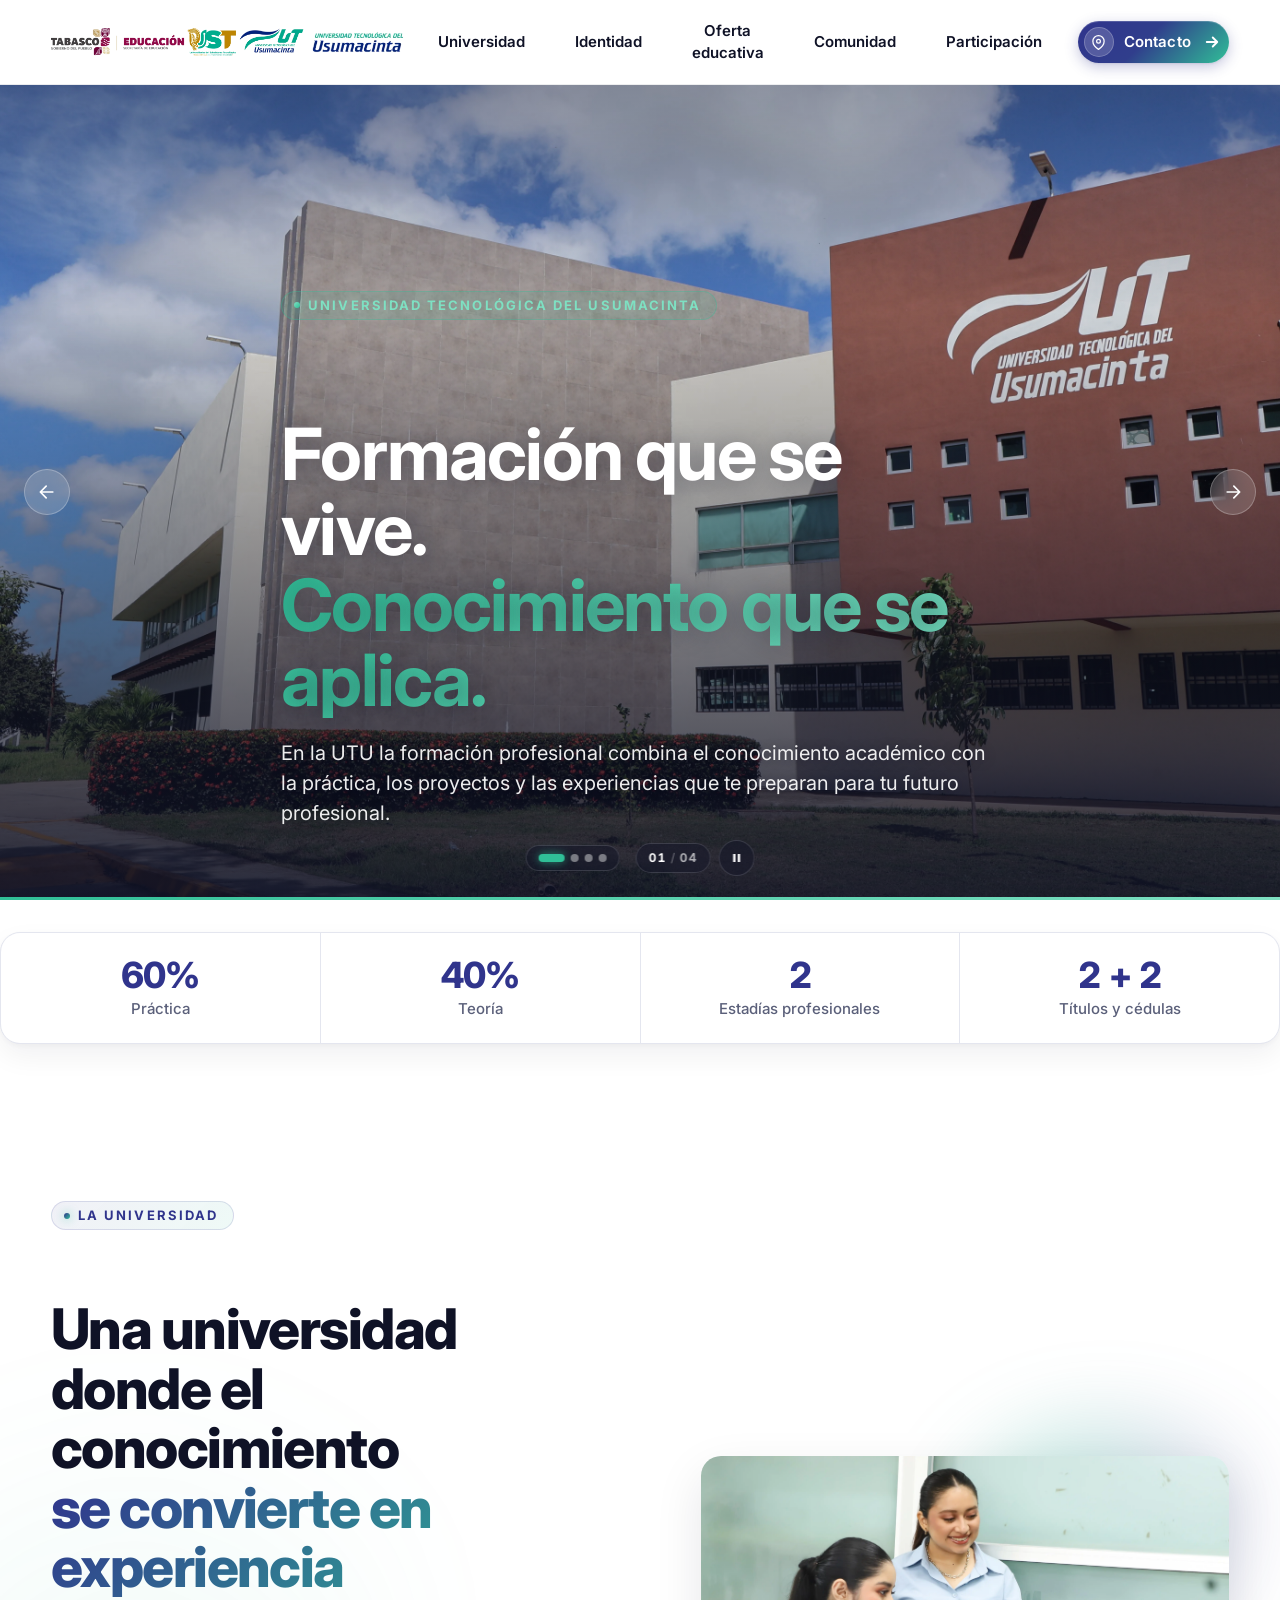
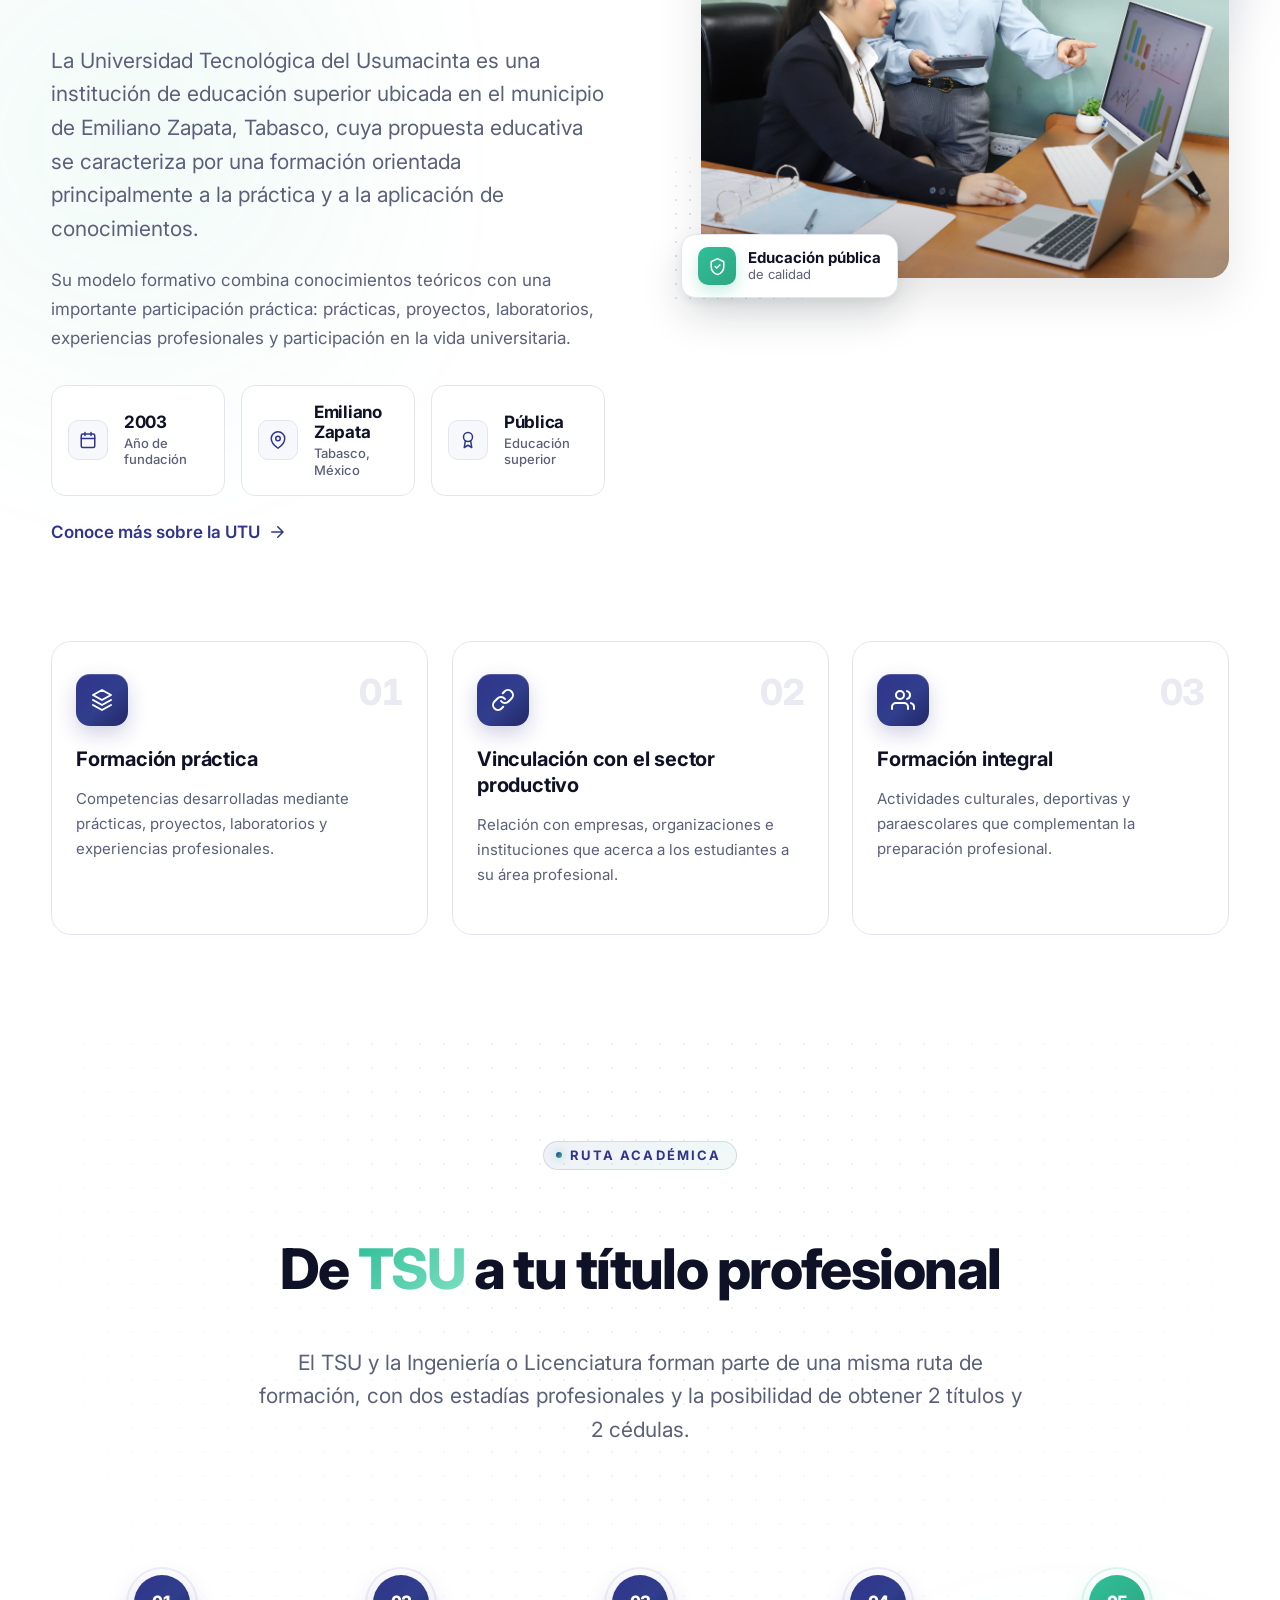
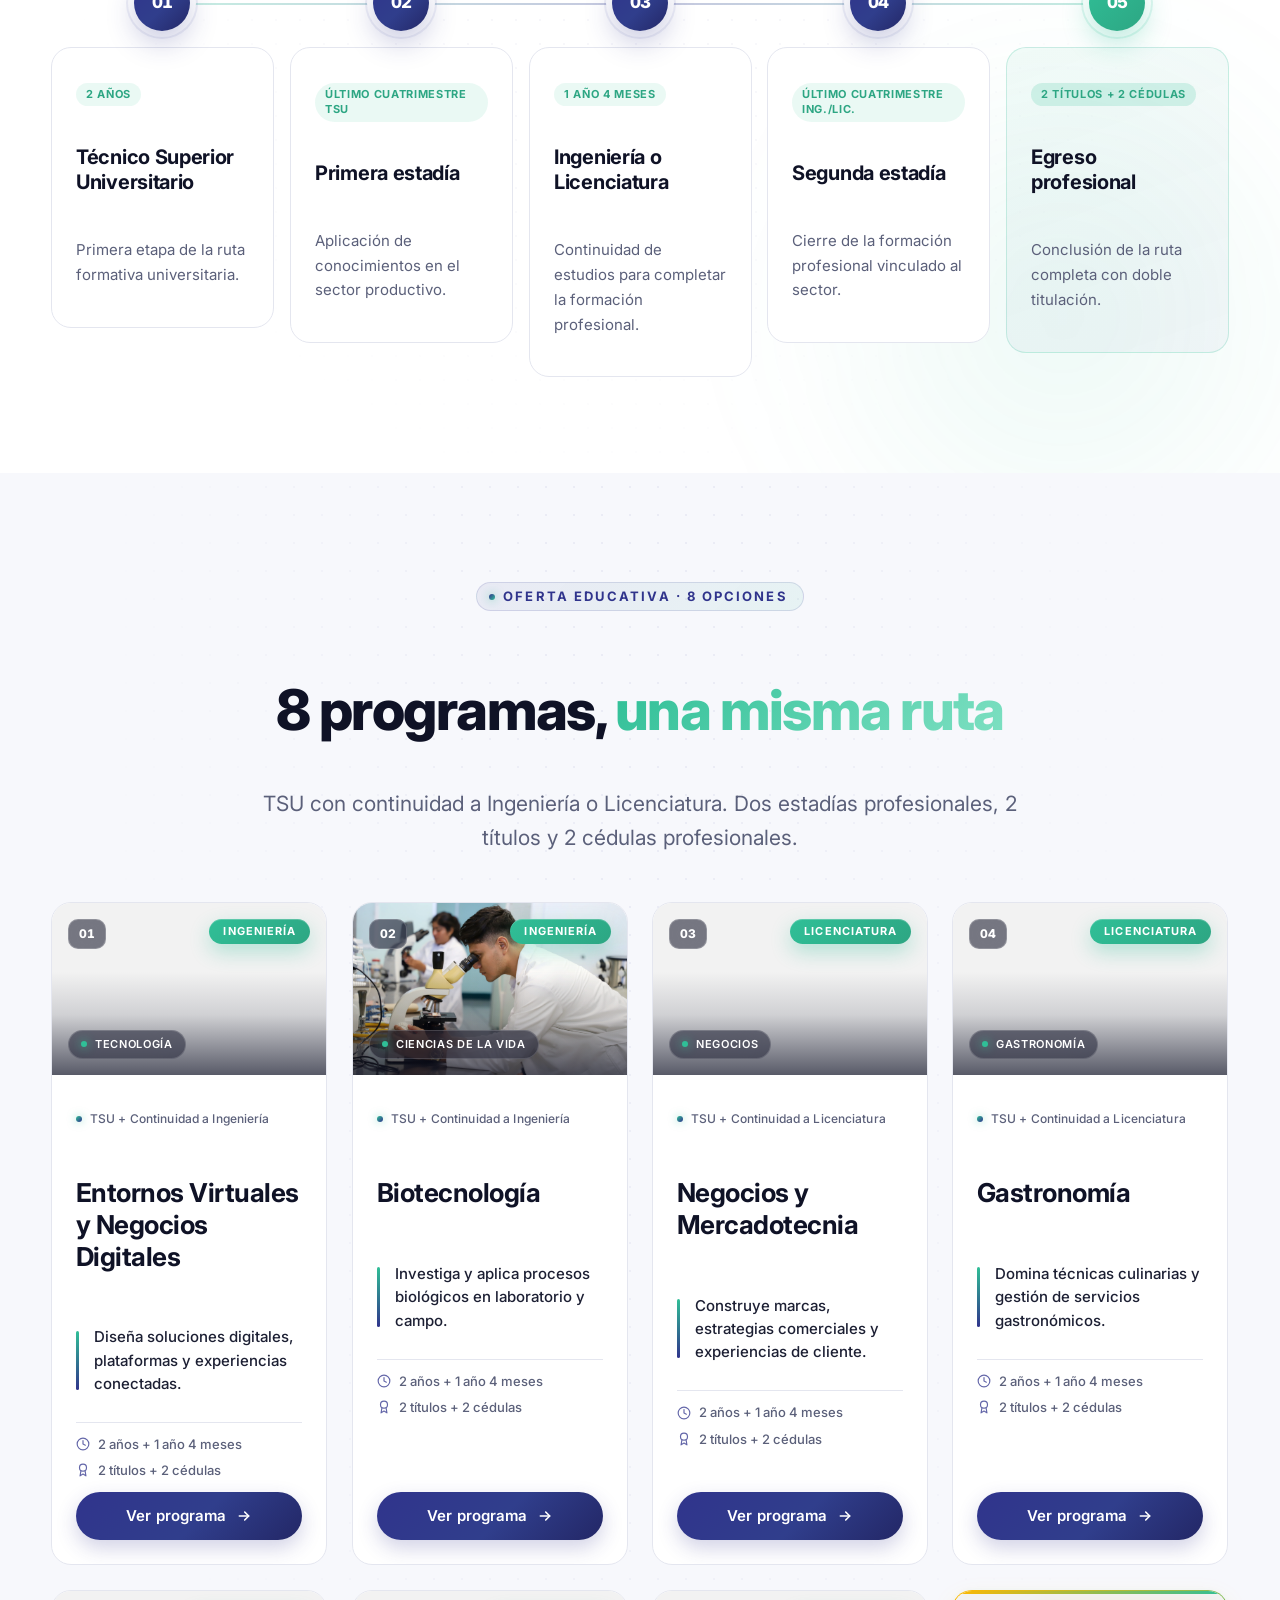
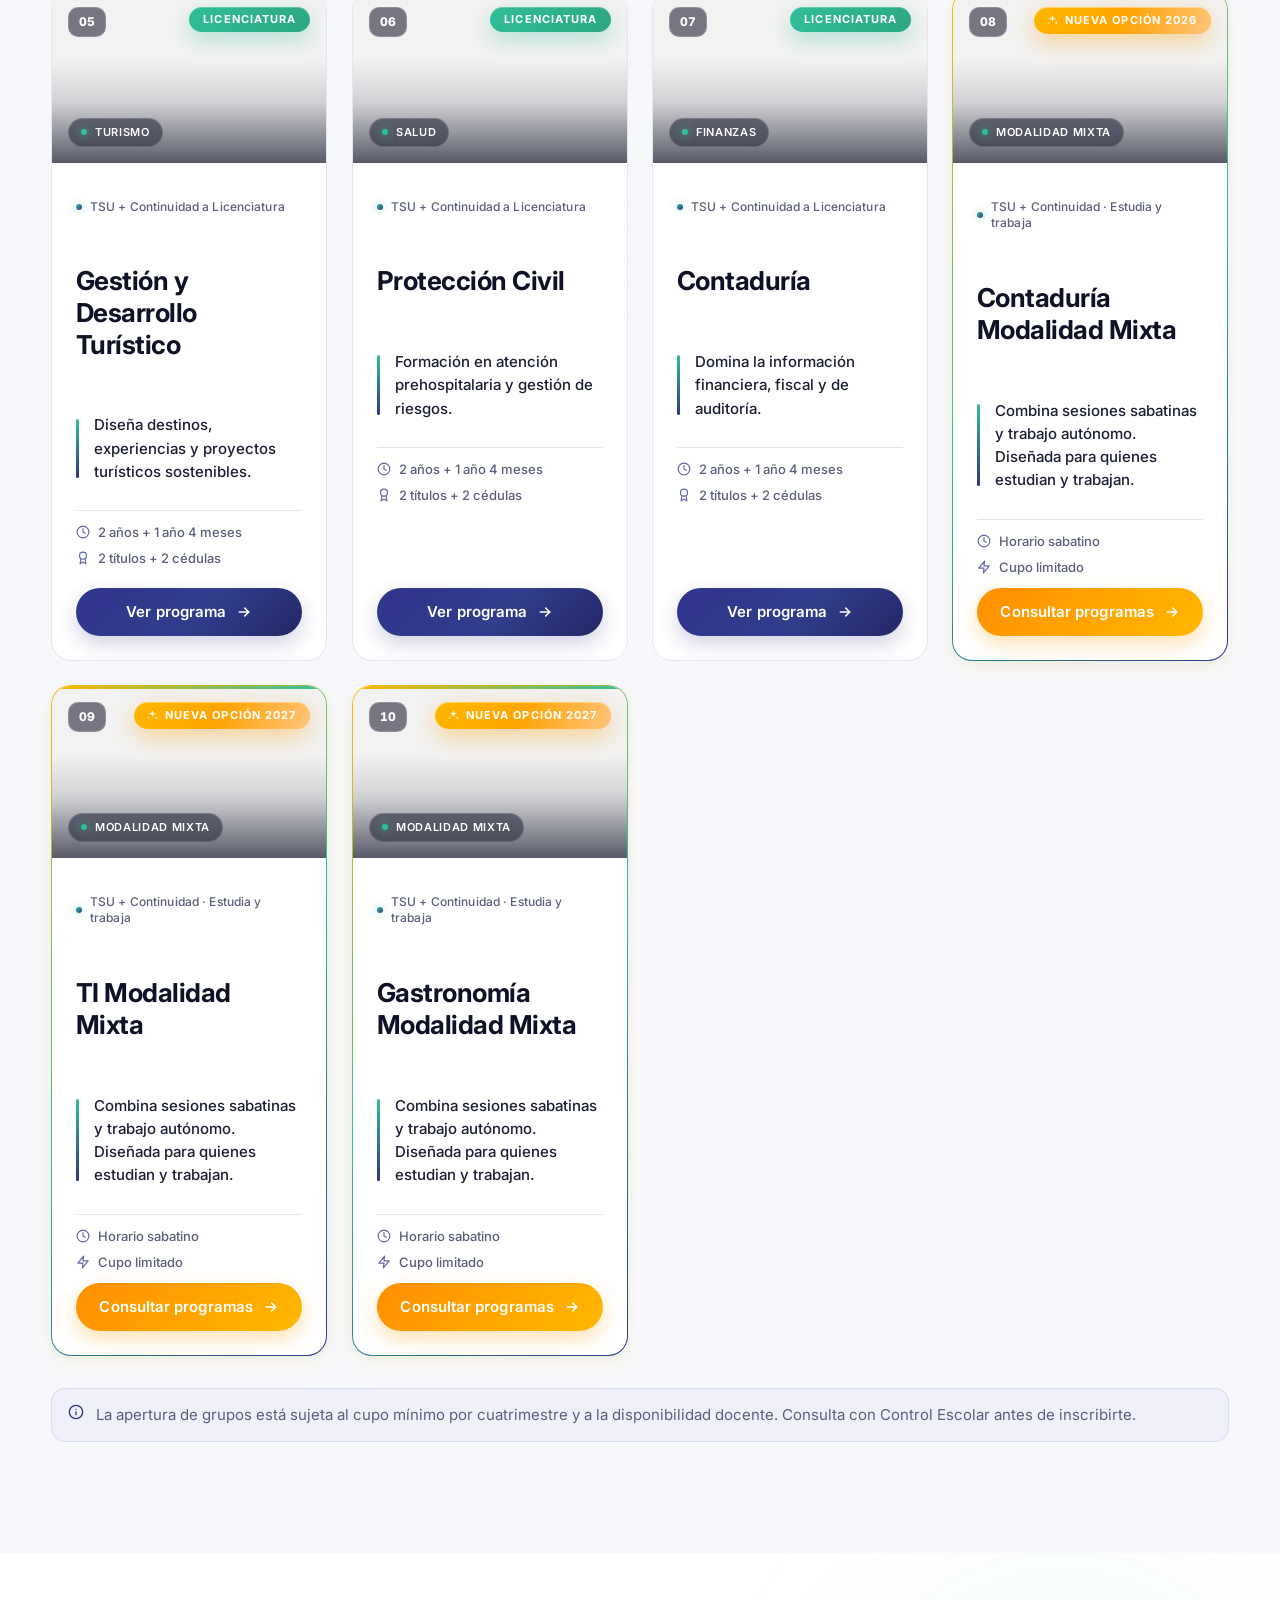
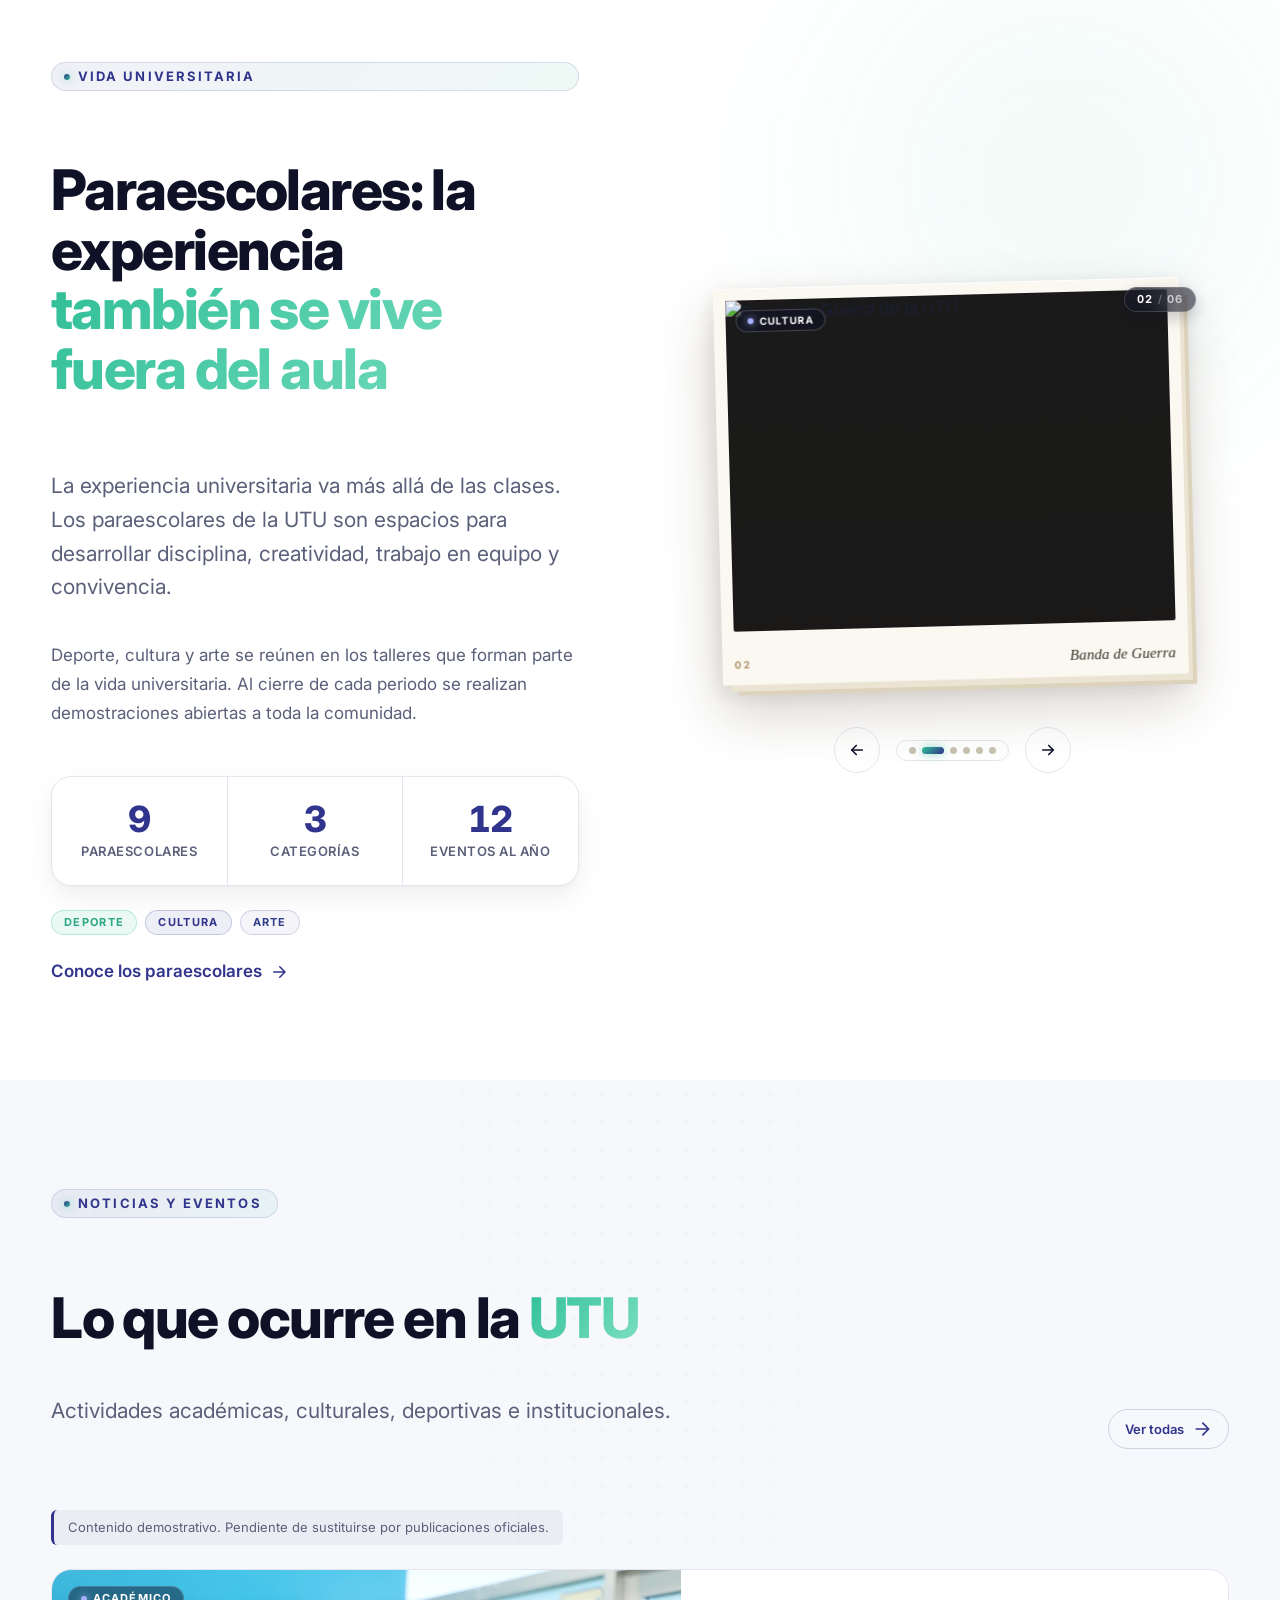
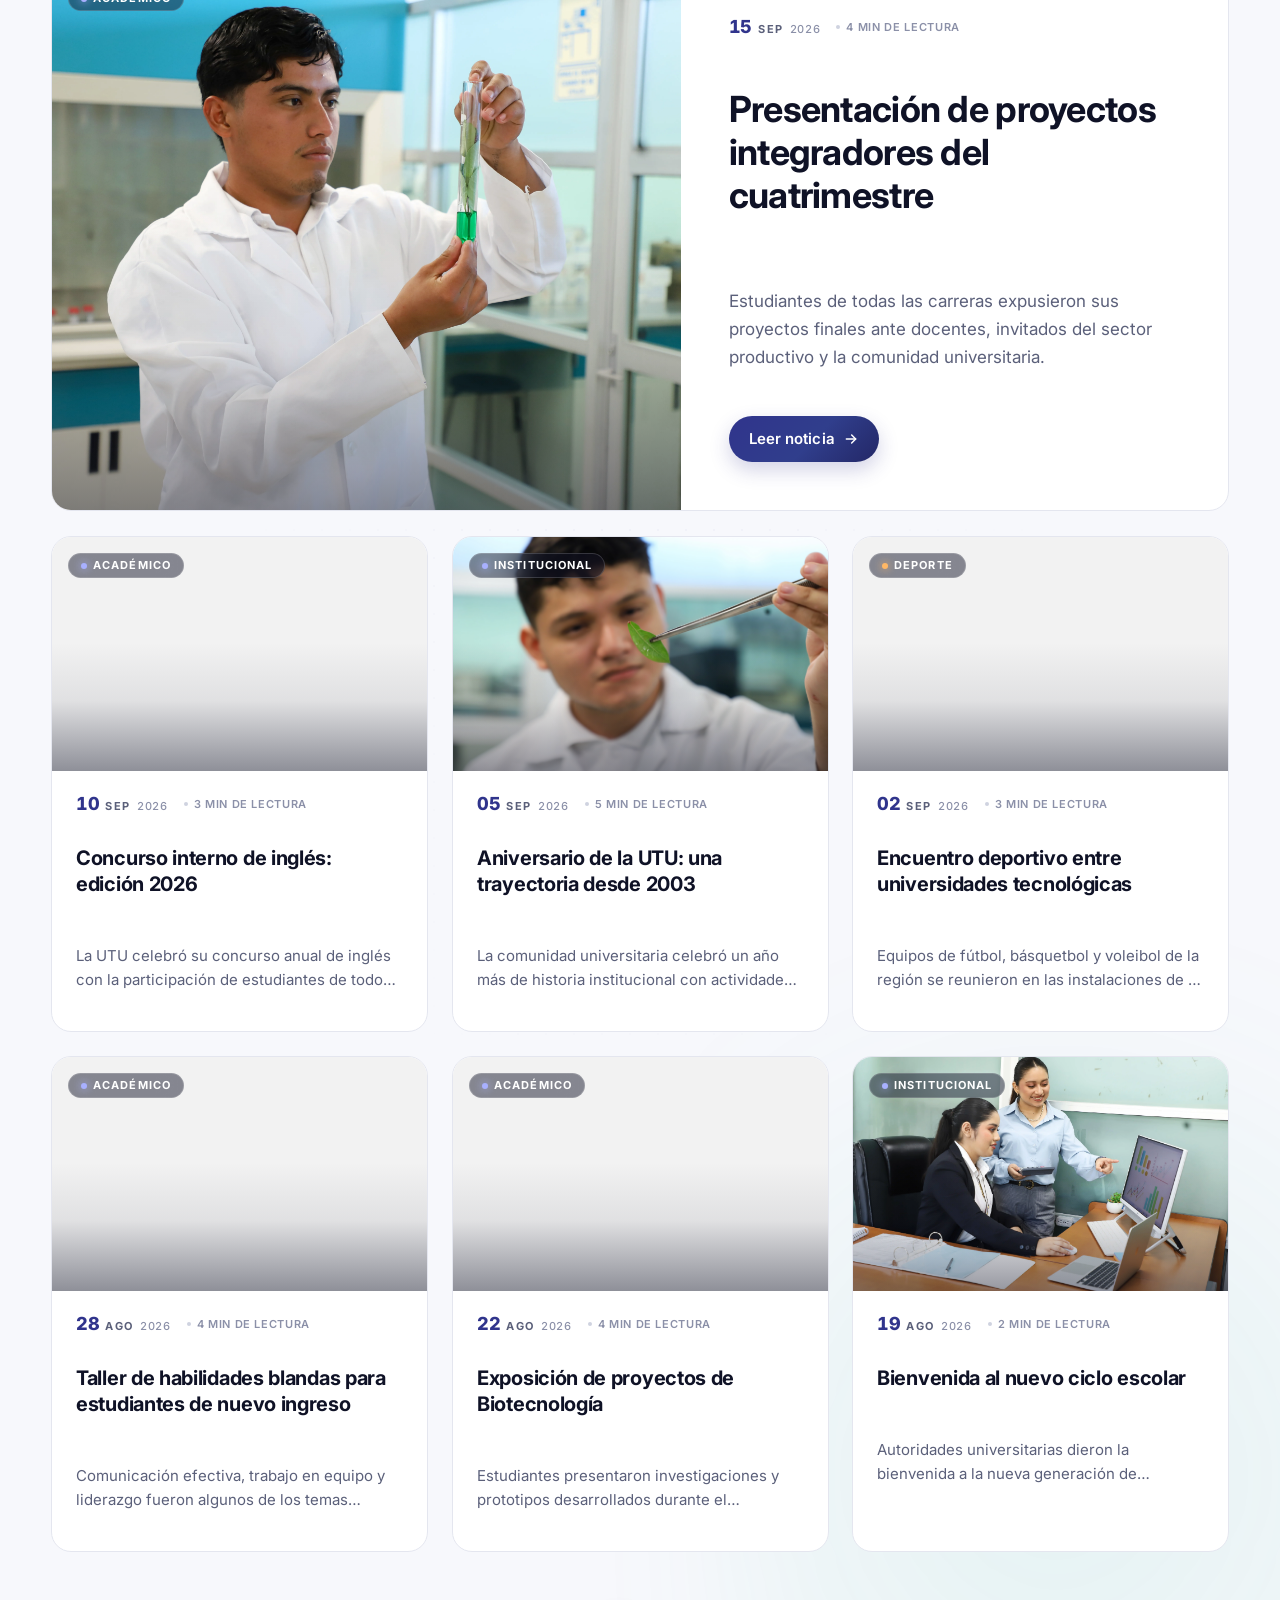
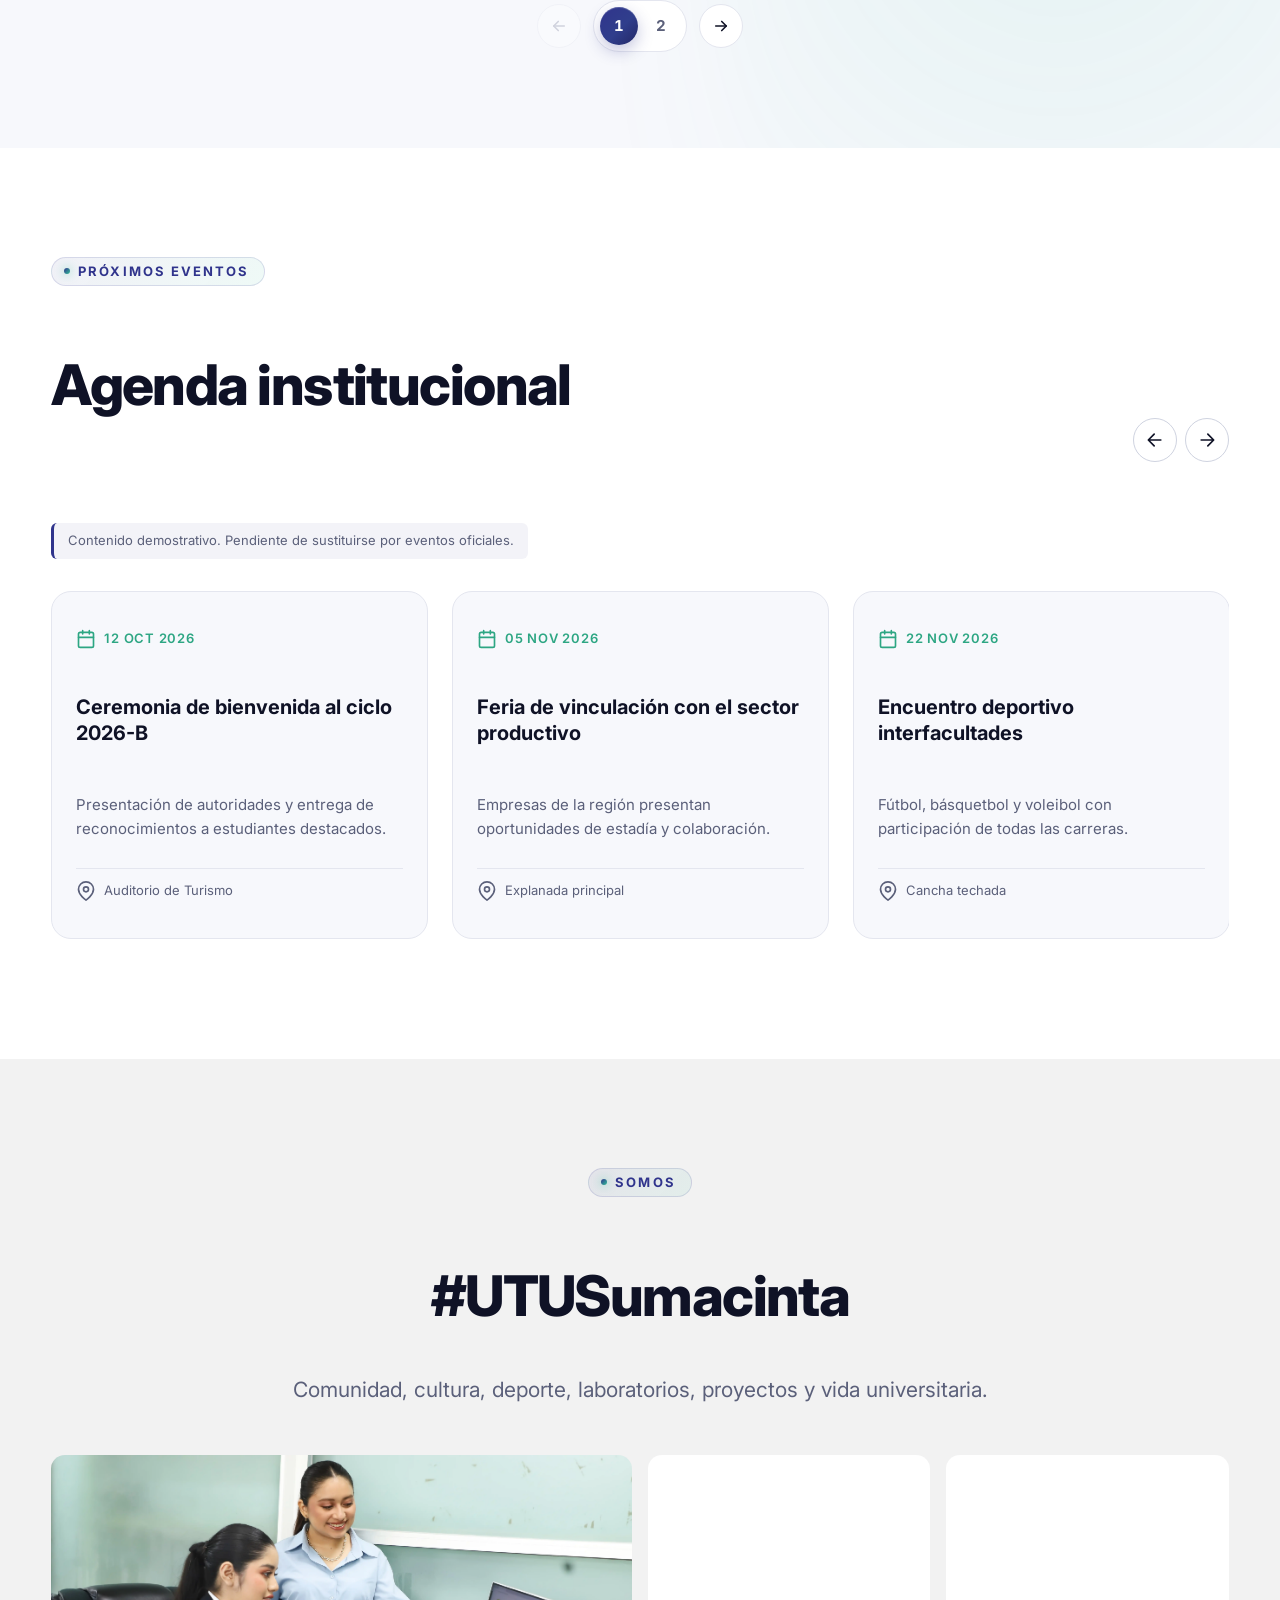
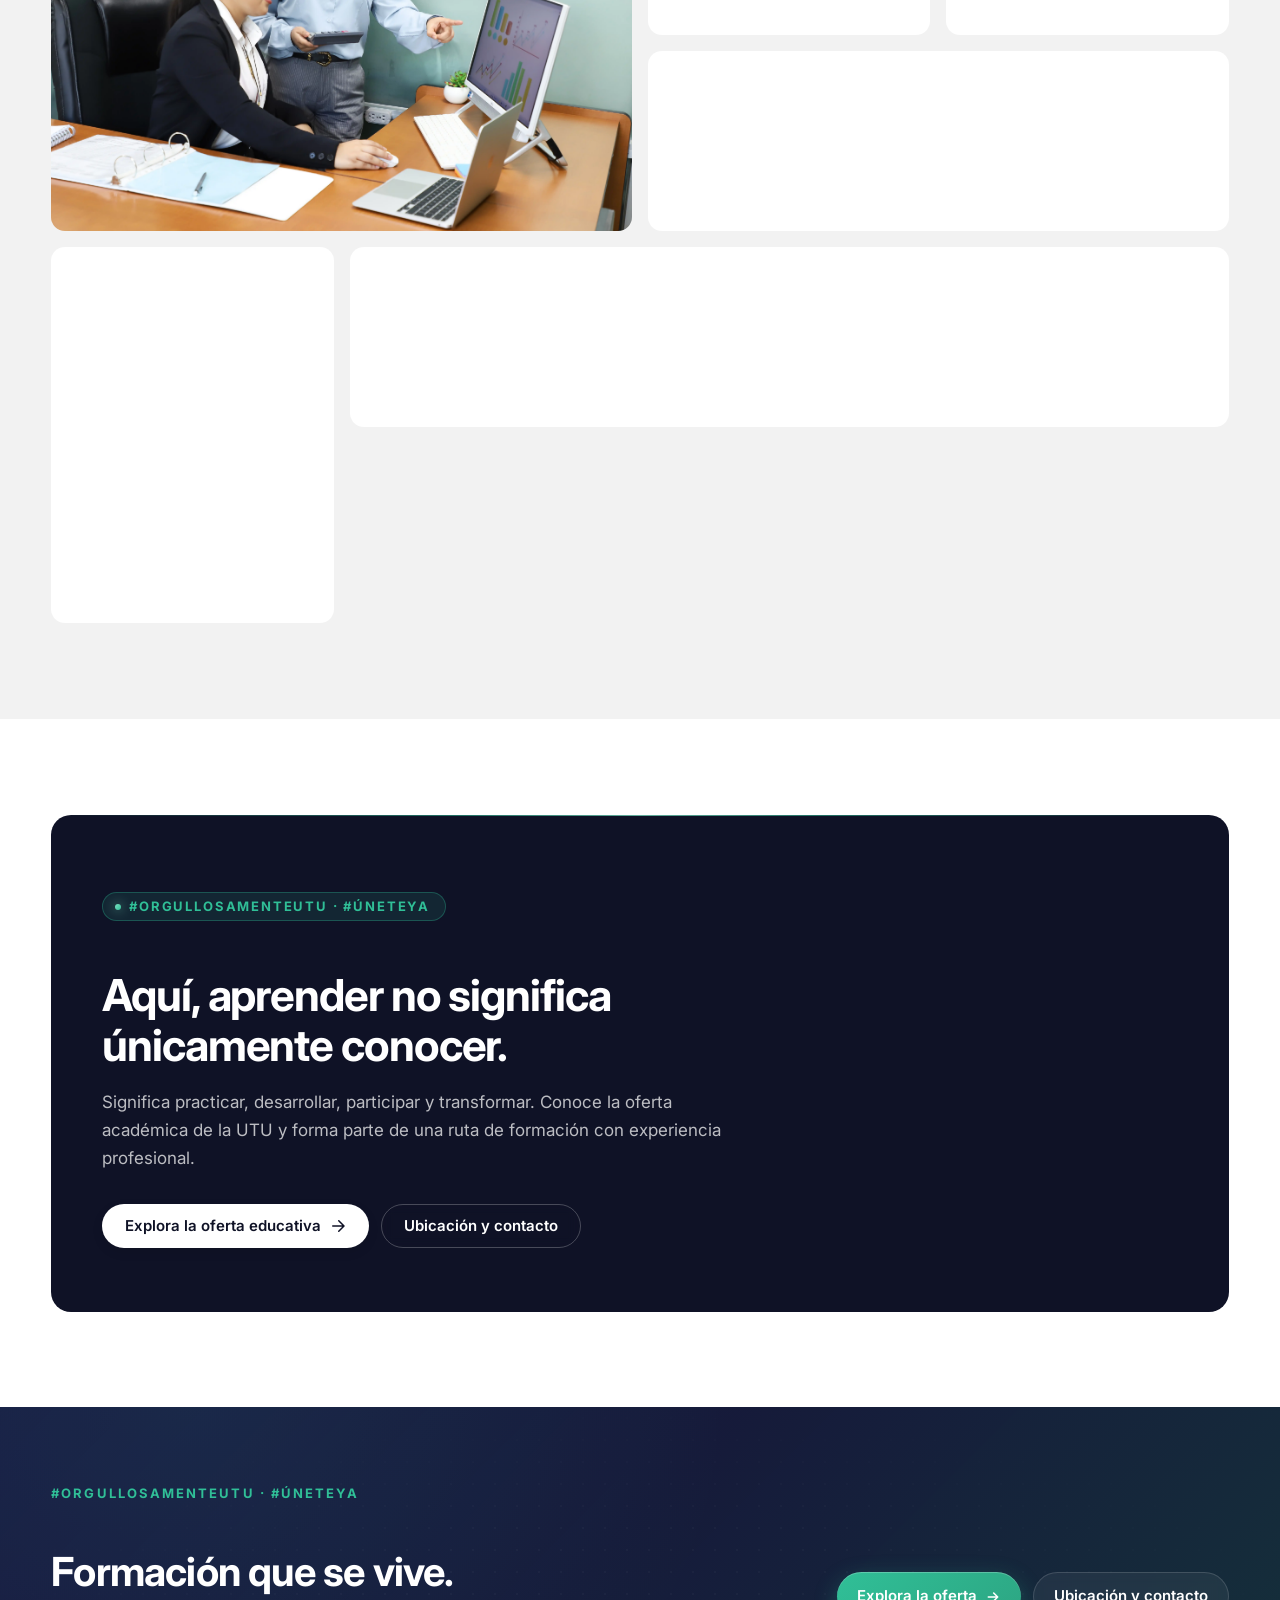
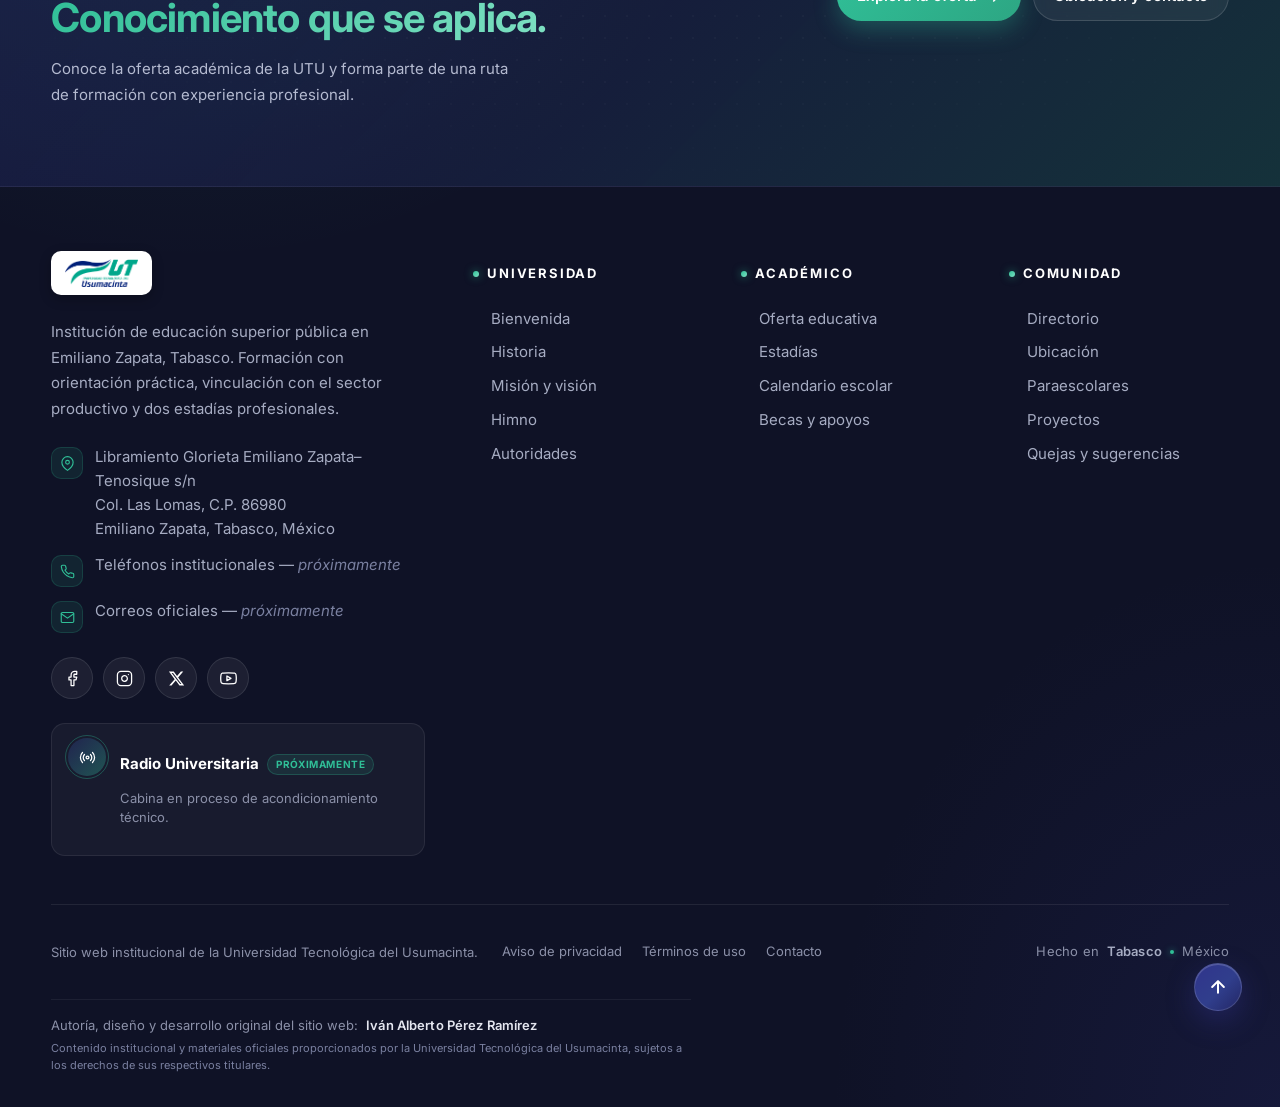
==== commit 05f02335: "feat(header): integrar composición institucional panorámica y adaptar responsive - Reemplaza logo-ut" ====
--- a/index.html
+++ b/index.html
@@ -17,11 +17,11 @@
     <meta property="og:title" content="Universidad Tecnológica del Usumacinta (UTU)">
     <meta property="og:description" content="Formación que se vive. Conocimiento que se aplica.">
     <meta property="og:url" content="https://www.utu.edu.mx/">
-    <meta property="og:image" content="https://www.utu.edu.mx/assets/images/branding/logo-utu.png">
+    <meta property="og:image" content="https://www.utu.edu.mx/assets/images/branding/LOGO utu.png">
     <meta name="twitter:card" content="summary_large_image">
 
     <!-- FAVICON -->
-    <link rel="icon" href="/assets/images/icons/icon.png" type="image/png">
+    <link rel="icon" href="/assets/images/icons/Logo_vertical.png" type="image/png">
 
     <link rel="preconnect" href="https://fonts.googleapis.com">
     <link rel="preconnect" href="https://fonts.gstatic.com" crossorigin>
--- a/css/components/header.css
+++ b/css/components/header.css
@@ -8,6 +8,13 @@
    · Dropdowns simples para el resto
    · Menú móvil con acordeones y jerarquía TSU/continuidad
    · CTA "Contacto" con shine sweep
+   ------------------------------------------------------------
+   Cambios:
+   · Logo institucional reemplazado por composición panorámica
+     logos_utu_transparente_2x.webp (12.41:1).
+   · Se eliminó .site-header__brand-text (redundante: el nombre
+     de la Universidad ya está en la imagen).
+   · Breakpoint desktop subido a 1280px.
    ============================================================ */
 
 /* ============================================================
@@ -15,7 +22,9 @@
    ============================================================ */
 .top-progress {
     position: fixed;
-    top: 0; left: 0; right: 0;
+    top: 0;
+    left: 0;
+    right: 0;
     height: 3px;
     z-index: calc(var(--z-header) + 20);
     pointer-events: none;
@@ -24,7 +33,9 @@
     transition: opacity 0.4s ease-out;
 }
 
-.top-progress.is-hidden { opacity: 0; }
+.top-progress.is-hidden {
+    opacity: 0;
+}
 
 .top-progress__bar {
     display: block;
@@ -64,7 +75,9 @@
    ============================================================ */
 .site-header {
     position: fixed;
-    top: 0; left: 0; right: 0;
+    top: 0;
+    left: 0;
+    right: 0;
     z-index: var(--z-header);
     background-color: rgba(255, 255, 255, 0.94);
     backdrop-filter: saturate(180%) blur(18px);
@@ -82,7 +95,9 @@
     box-shadow: 0 8px 24px rgba(15, 18, 38, 0.06);
 }
 
-.site-header.is-hidden { transform: translateY(-100%); }
+.site-header.is-hidden {
+    transform: translateY(-100%);
+}
 
 .site-header__inner {
     display: flex;
@@ -96,85 +111,34 @@
     padding-inline: var(--container-pad);
 }
 
-/* ---------- Logo + texto de marca ----------
-   El texto se muestra siempre (mobile y desktop);
-   los tamaños tipográficos cambian por breakpoint. */
+/* ---------- Marca institucional (12.41:1 panorámico) ---------- */
 .site-header__brand {
     display: flex;
     align-items: center;
-    flex-shrink: 0;
-    gap: .625rem;
-    min-width: 0;
+    flex: 0 1 520px;      /* base desktop; se contrae si nav+CTA lo exigen */
+    min-width: 0;         /* permite contraerse dentro del flex */
+    max-width: 100%;
     transition: opacity var(--t-fast);
 }
-.site-header__brand:hover { opacity: 0.85; }
+
+.site-header__brand:hover {
+    opacity: 0.92;
+}
 
 .site-header__logo {
-    height: clamp(32px, 5vw, 46px);
-    width: auto;
-    aspect-ratio: 5 / 2;
+    display: block;
+    width: 100%;
+    height: auto;
     object-fit: contain;
-    flex-shrink: 0;
-}
-
-.site-header__brand-text {
-    display: flex;
-    flex-direction: column;
-    justify-content: center;
-    gap: 1px;
-    min-width: 0;
-    max-width: 100%;
-    overflow: hidden;
-    line-height: 1.08;
-    letter-spacing: -.01em;
-}
-
-.site-header__brand-name {
-    display: block;
-    min-width: 0;
-    overflow: hidden;
-    text-overflow: ellipsis;
-    white-space: nowrap;
-    font-size: clamp(.5625rem, 2.4vw, .75rem);
-    font-weight: 800;
-    color: var(--color-logo-blue, #0D378C);
-    text-transform: uppercase;
-}
-
-.site-header__brand-name--accent {
-    color: var(--color-logo-green, #078C5B);
-    font-weight: 700;
-    text-transform: none;
-    letter-spacing: 0;
-}
-
-@media (max-width: 1023.98px) {
-    .site-header__brand {
-        flex-shrink: 1;
-        gap: .5rem;
-    }
-}
-
-@media (min-width: 1024px) {
-    .site-header__brand { gap: 0.875rem; }
-    .site-header__brand-text {
-        gap: 2px;
-        line-height: 1.1;
-    }
-    .site-header__brand-name {
-        font-size: clamp(0.75rem, 0.85vw, 0.875rem);
-        letter-spacing: -0.015em;
-    }
-    .site-header__brand-name--accent {
-        font-size: clamp(0.65rem, 0.75vw, 0.75rem);
-        letter-spacing: 0.01em;
-    }
+    object-position: left center;
 }
 
 /* ============================================================
    3. NAV DESKTOP — hover pill premium
    ============================================================ */
-.site-header__nav { display: none; }
+.site-header__nav {
+    display: none;
+}
 
 .nav__list {
     display: flex;
@@ -305,11 +269,7 @@
 }
 
 .nav__link:hover .nav__chevron { opacity: 1; }
-
-.nav__item.is-open .nav__chevron {
-    transform: rotate(180deg);
-    opacity: 1;
-}
+.nav__item.is-open .nav__chevron { transform: rotate(180deg); opacity: 1; }
 
 /* ============================================================
    4. DROPDOWN SIMPLE
@@ -365,6 +325,7 @@
     flex-direction: column;
     gap: 2px;
 }
+
 .nav__panel-list li { list-style: none; }
 
 .nav__panel-list a {
@@ -401,10 +362,9 @@
     min-width: 640px;
     padding: 1.375rem;
 }
+
 .nav__panel--mega::before { display: none; }
-.nav__item.is-open .nav__panel--mega {
-    transform: translateY(0) scale(1);
-}
+.nav__item.is-open .nav__panel--mega { transform: translateY(0) scale(1); }
 
 .nav__mega {
     display: grid;
@@ -412,7 +372,10 @@
     gap: 1.5rem;
 }
 
-.nav__mega-group { display: flex; flex-direction: column; }
+.nav__mega-group {
+    display: flex;
+    flex-direction: column;
+}
 
 .nav__mega-head {
     display: flex;
@@ -445,6 +408,7 @@
         0 4px 12px rgba(48, 52, 140, 0.28),
         inset 0 1px 0 rgba(255, 255, 255, 0.18);
 }
+
 .nav__mega-badge--lic {
     background: linear-gradient(135deg, #30BF97 0%, #2DA683 100%);
     box-shadow:
@@ -467,6 +431,7 @@
     flex-direction: column;
     gap: 2px;
 }
+
 .nav__mega-list li { list-style: none; }
 
 .nav__mega-item {
@@ -501,6 +466,7 @@
     transform: translateX(3px);
     outline: none;
 }
+
 .nav__mega-item:hover::before,
 .nav__mega-item:focus-visible::before {
     height: 60%;
@@ -530,15 +496,18 @@
     line-height: 1.35;
     transition: color var(--t-fast), transform 0.28s var(--ease-out);
 }
+
 .nav__mega-item-sub svg {
     flex-shrink: 0;
     opacity: 0.65;
     transition: transform 0.28s var(--ease-out), opacity 0.28s;
 }
+
 .nav__mega-item:hover .nav__mega-item-sub,
 .nav__mega-item:focus-visible .nav__mega-item-sub {
     color: var(--color-secondary-dark);
 }
+
 .nav__mega-item:hover .nav__mega-item-sub svg {
     transform: translateX(3px);
     opacity: 1;
@@ -547,7 +516,9 @@
 /* ============================================================
    6. CTA PREMIUM — "Contacto"
    ============================================================ */
-.site-header__actions { display: none; }
+.site-header__actions {
+    display: none;
+}
 
 .header-cta {
     position: relative;
@@ -612,10 +583,11 @@
         inset 0 1px 0 rgba(255, 255, 255, 0.28);
     outline: none;
 }
+
 .header-cta:hover::before,
 .header-cta:focus-visible::before { left: 120%; }
 .header-cta:hover::after,
-.header-cta:focus-visible::after { opacity: 1; }
+.header-cta:focus-visible::after  { opacity: 1; }
 
 .header-cta__icon {
     display: inline-flex;
@@ -632,12 +604,8 @@
     z-index: 2;
     transition: transform 0.32s cubic-bezier(0.22, 1, 0.36, 1);
 }
-.header-cta__icon svg {
-    width: 15px;
-    height: 15px;
-    stroke-linecap: round;
-    stroke-linejoin: round;
-}
+
+.header-cta__icon svg { width: 15px; height: 15px; stroke-linecap: round; stroke-linejoin: round; }
 
 .header-cta__label {
     position: relative;
@@ -655,20 +623,13 @@
     z-index: 2;
     transition: transform 0.32s cubic-bezier(0.22, 1, 0.36, 1);
 }
-.header-cta__arrow svg {
-    width: 100%;
-    height: 100%;
-    stroke-linecap: round;
-    stroke-linejoin: round;
-}
+
+.header-cta__arrow svg { width: 100%; height: 100%; stroke-linecap: round; stroke-linejoin: round; }
+
 .header-cta:hover .header-cta__icon,
-.header-cta:focus-visible .header-cta__icon {
-    transform: scale(1.06) rotate(-3deg);
-}
+.header-cta:focus-visible .header-cta__icon  { transform: scale(1.06) rotate(-3deg); }
 .header-cta:hover .header-cta__arrow,
-.header-cta:focus-visible .header-cta__arrow {
-    transform: translateX(3px);
-}
+.header-cta:focus-visible .header-cta__arrow { transform: translateX(3px); }
 
 .header-cta--full {
     width: 100%;
@@ -685,6 +646,7 @@
     justify-content: center;
     width: 44px;
     height: 44px;
+    flex-shrink: 0;
     border-radius: var(--radius-sm);
     color: var(--color-ink);
     background: none;
@@ -693,10 +655,12 @@
     transition: background-color var(--t-fast);
     -webkit-tap-highlight-color: transparent;
 }
+
 .site-header__toggle:hover,
 .site-header__toggle:focus-visible {
     background-color: rgba(15, 18, 38, 0.05);
 }
+
 .site-header__toggle svg { width: 22px; height: 22px; }
 
 /* ============================================================
@@ -720,7 +684,8 @@
 
 .mobile-menu__panel {
     position: absolute;
-    top: 0; right: 0;
+    top: 0;
+    right: 0;
     height: 100dvh;
     width: min(88vw, 380px);
     background-color: var(--color-surface);
@@ -737,28 +702,35 @@
     visibility: visible;
     pointer-events: auto;
 }
+
 .mobile-menu.is-open .mobile-menu__backdrop { opacity: 1; }
-.mobile-menu.is-open .mobile-menu__panel { transform: translateX(0); }
+.mobile-menu.is-open .mobile-menu__panel    { transform: translateX(0); }
 
 .mobile-menu__head {
     display: flex;
     align-items: center;
     justify-content: space-between;
+    gap: var(--space-sm);
     padding-bottom: var(--space-lg);
     border-bottom: 1px solid var(--color-border);
     margin-bottom: var(--space-lg);
 }
 
 .mobile-menu__logo {
-    height: 32px;
-    width: auto;
-    aspect-ratio: 5 / 2;
+    display: block;
+    width: 100%;
+    max-width: 340px;
+    height: auto;
     object-fit: contain;
+    object-position: left center;
+    flex-shrink: 1;
+    min-width: 0;
 }
 
 .mobile-menu__close {
     width: 44px;
     height: 44px;
+    flex-shrink: 0;
     display: inline-flex;
     align-items: center;
     justify-content: center;
@@ -770,6 +742,7 @@
     transition: background-color var(--t-fast);
     -webkit-tap-highlight-color: transparent;
 }
+
 .mobile-menu__close:hover,
 .mobile-menu__close:focus-visible {
     background-color: var(--color-background);
@@ -780,6 +753,7 @@
     display: flex;
     flex-direction: column;
 }
+
 .mobile-menu__nav ul {
     list-style: none;
     margin: 0;
@@ -788,6 +762,7 @@
     flex-direction: column;
     gap: var(--space-2xs);
 }
+
 .mobile-menu__nav li { list-style: none; }
 
 .mobile-menu__link {
@@ -810,6 +785,7 @@
         padding-left var(--t-fast);
     -webkit-tap-highlight-color: transparent;
 }
+
 .mobile-menu__link:hover,
 .mobile-menu__link:focus-visible {
     background-color: var(--color-background);
@@ -824,6 +800,7 @@
     gap: var(--space-sm);
     padding-right: 1rem;
 }
+
 .mobile-menu__trigger:hover,
 .mobile-menu__trigger:focus-visible {
     padding-left: 1rem;
@@ -836,10 +813,12 @@
     transition: transform var(--t-base), color var(--t-base);
     flex-shrink: 0;
 }
+
 .mobile-menu__group.is-open .mobile-menu__chevron {
     transform: rotate(180deg);
     color: var(--color-primary);
 }
+
 .mobile-menu__group.is-open .mobile-menu__trigger {
     background-color: var(--color-background);
     color: var(--color-primary);
@@ -854,12 +833,14 @@
     gap: 2px;
     animation: mobileSubOpen 0.28s var(--ease-out);
 }
+
 .mobile-menu__sub[hidden] { display: none; }
 
 @keyframes mobileSubOpen {
     from { opacity: 0; transform: translateY(-4px); }
     to   { opacity: 1; transform: translateY(0); }
 }
+
 @media (prefers-reduced-motion: reduce) {
     .mobile-menu__sub { animation: none; }
 }
@@ -878,6 +859,7 @@
         background-color var(--t-fast);
     -webkit-tap-highlight-color: transparent;
 }
+
 .mobile-menu__sub-link:hover,
 .mobile-menu__sub-link:focus-visible,
 .mobile-menu__sub-link.is-active {
@@ -893,26 +875,63 @@
     padding-top: var(--space-lg);
     border-top: 1px solid var(--color-border);
 }
+
 .mobile-menu__cta .header-cta { width: 100%; }
 
 body.menu-open { overflow: hidden; }
 
 /* ============================================================
-   9. DESKTOP
-   ============================================================ */
-@media (min-width: 1024px) {
-    .site-header__nav { display: block; }
+   9. RESPONSIVE INTERMEDIO
+   ============================================================ */
+
+/* Tablets y móviles: la marca ocupa todo el ancho disponible
+   (menú hamburguesa; sin nav ni CTA en línea). */
+@media (max-width: 1279.98px) {
+    .site-header__brand {
+        flex: 1 1 auto;
+        max-width: min(600px, calc(100% - 56px));
+    }
+}
+
+/* Teléfonos compactos: maximizar el ancho útil del logotipo
+   sin modificar variables globales. */
+@media (max-width: 639.98px) {
+    .site-header__inner {
+        gap: var(--space-xs, 8px);
+        padding-inline: var(--space-sm, 12px);
+    }
+
+    .site-header__toggle {
+        width: 40px;
+        height: 40px;
+    }
+}
+
+/* ============================================================
+   10. DESKTOP (≥1280px)
+   ============================================================ */
+@media (min-width: 1280px) {
+    .site-header__nav {
+        display: block;
+    }
+
     .site-header__actions {
         display: flex;
         align-items: center;
         gap: var(--space-sm);
     }
-    .site-header__toggle { display: none; }
-    .mobile-menu { display: none; }
-}
-
-/* ============================================================
-   10. MOVIMIENTO REDUCIDO
+
+    .site-header__toggle {
+        display: none;
+    }
+
+    .mobile-menu {
+        display: none;
+    }
+}
+
+/* ============================================================
+   11. MOVIMIENTO REDUCIDO
    ============================================================ */
 @media (prefers-reduced-motion: reduce) {
     .site-header { transition: none; }
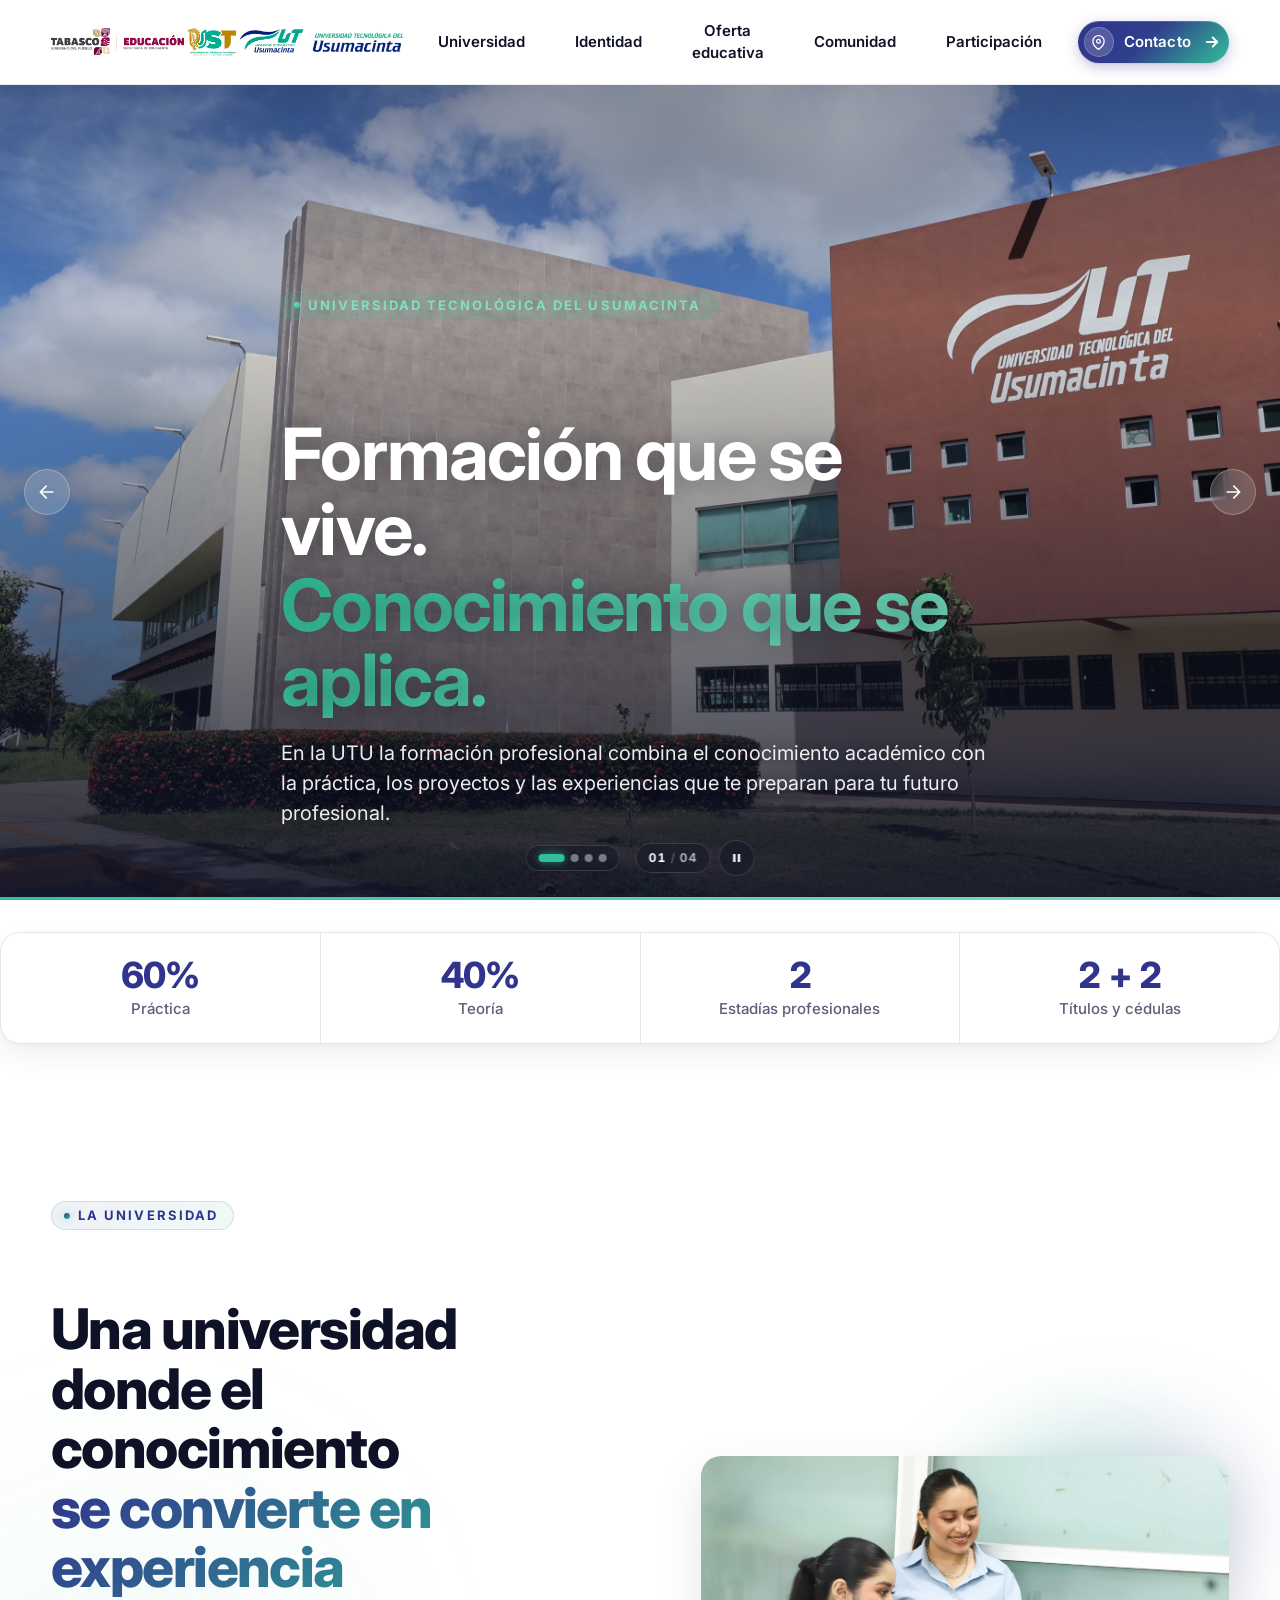
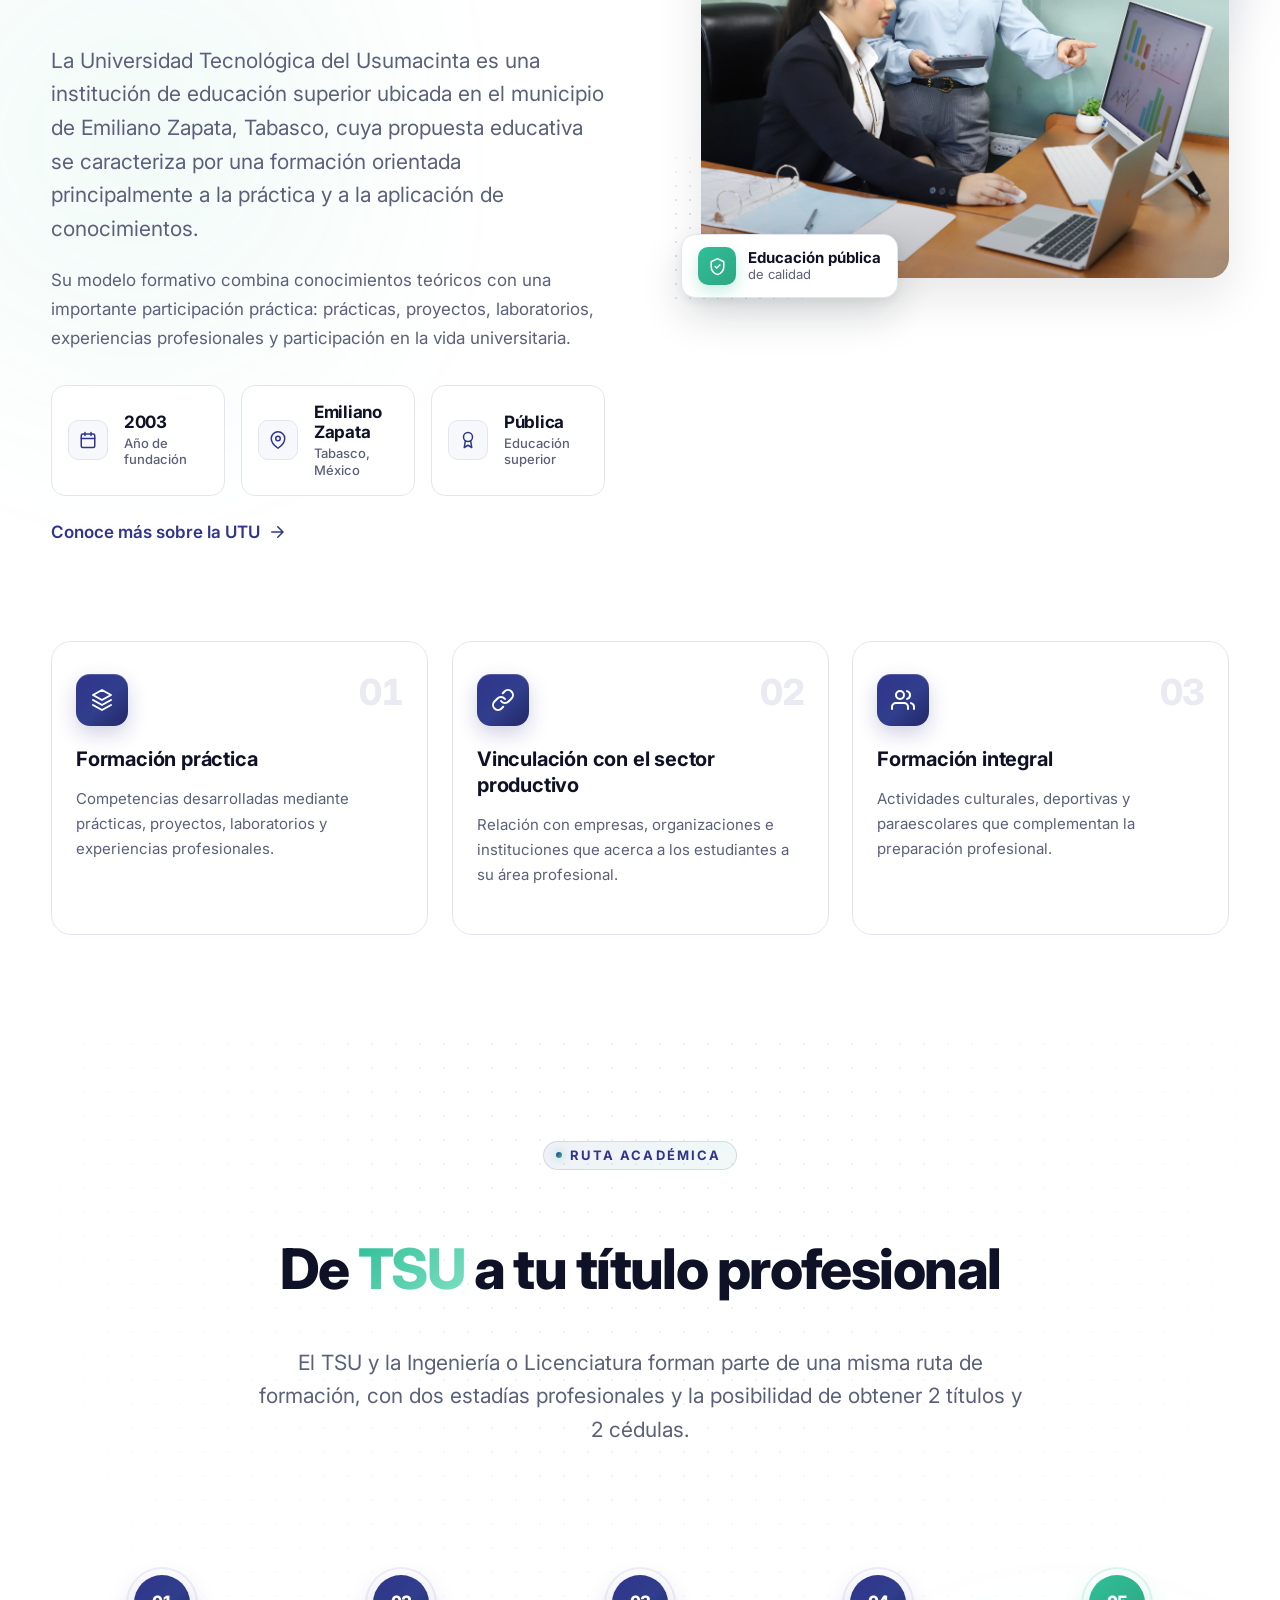
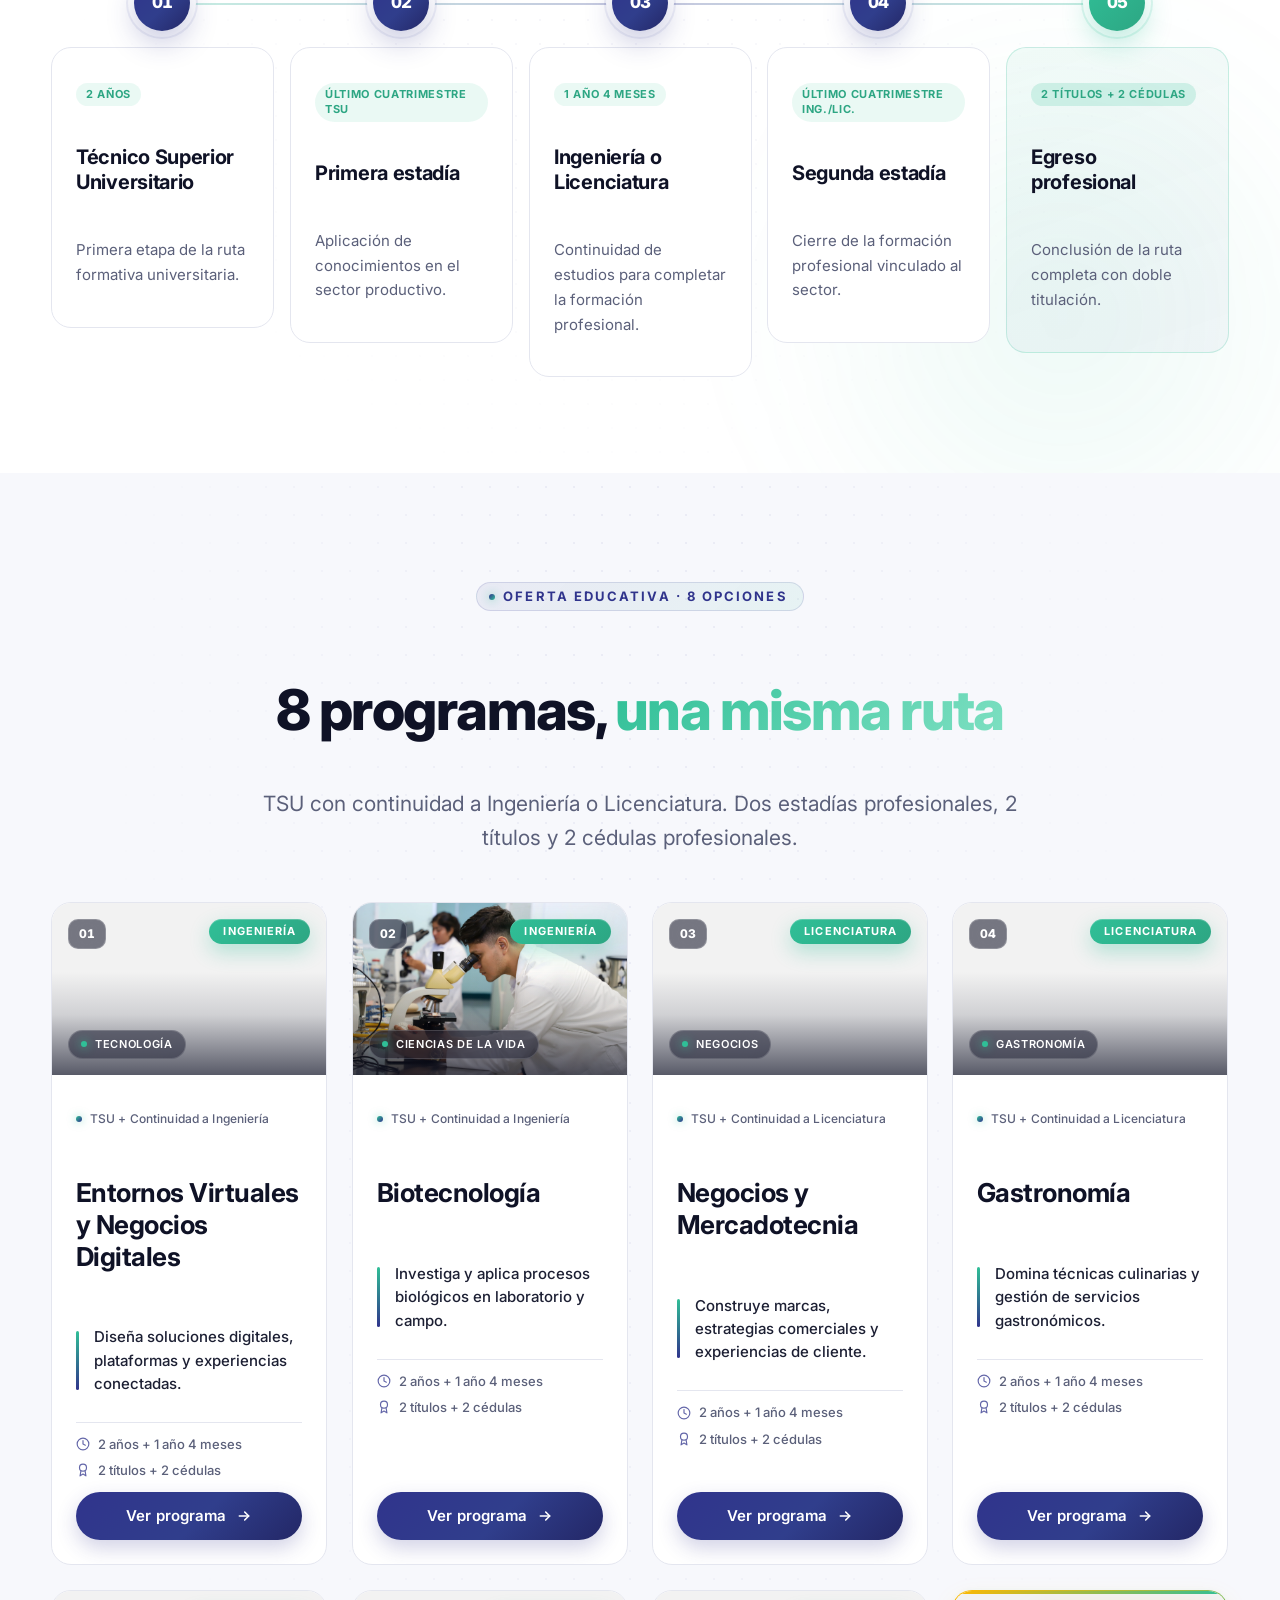
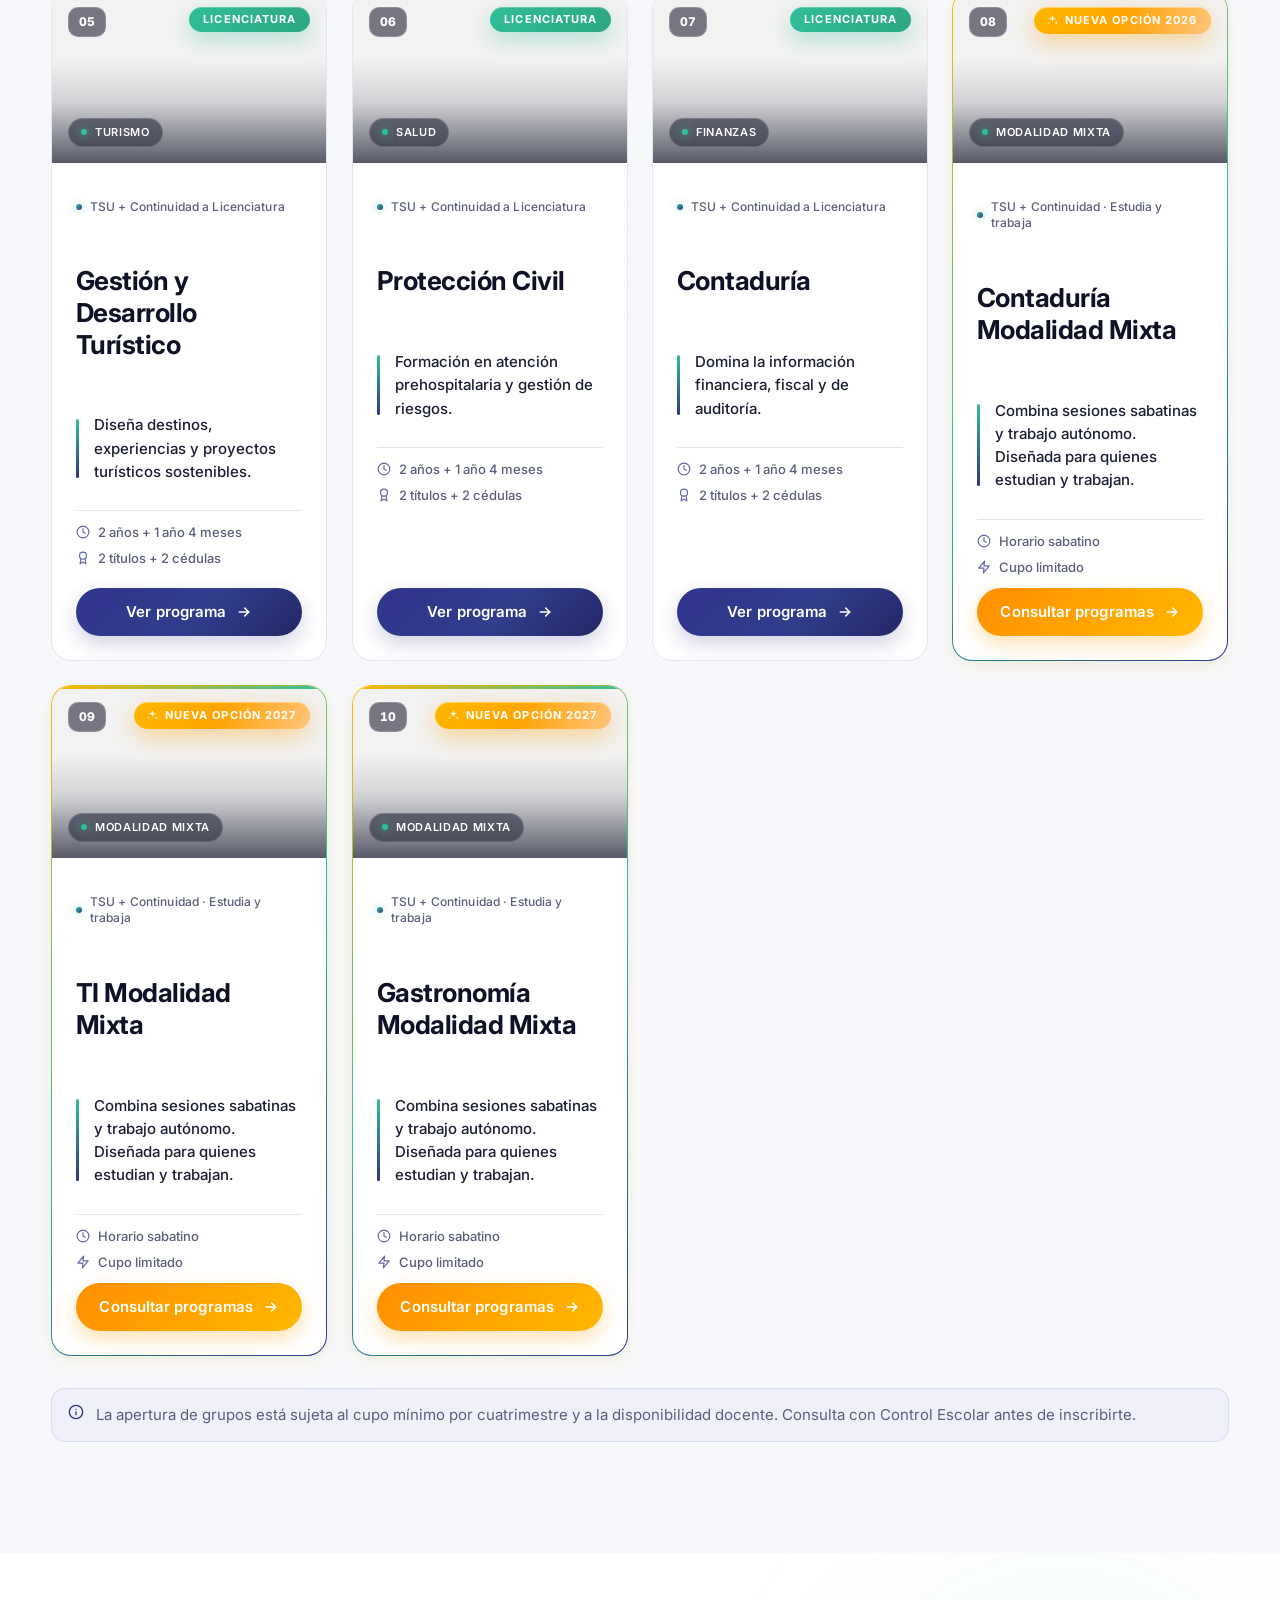
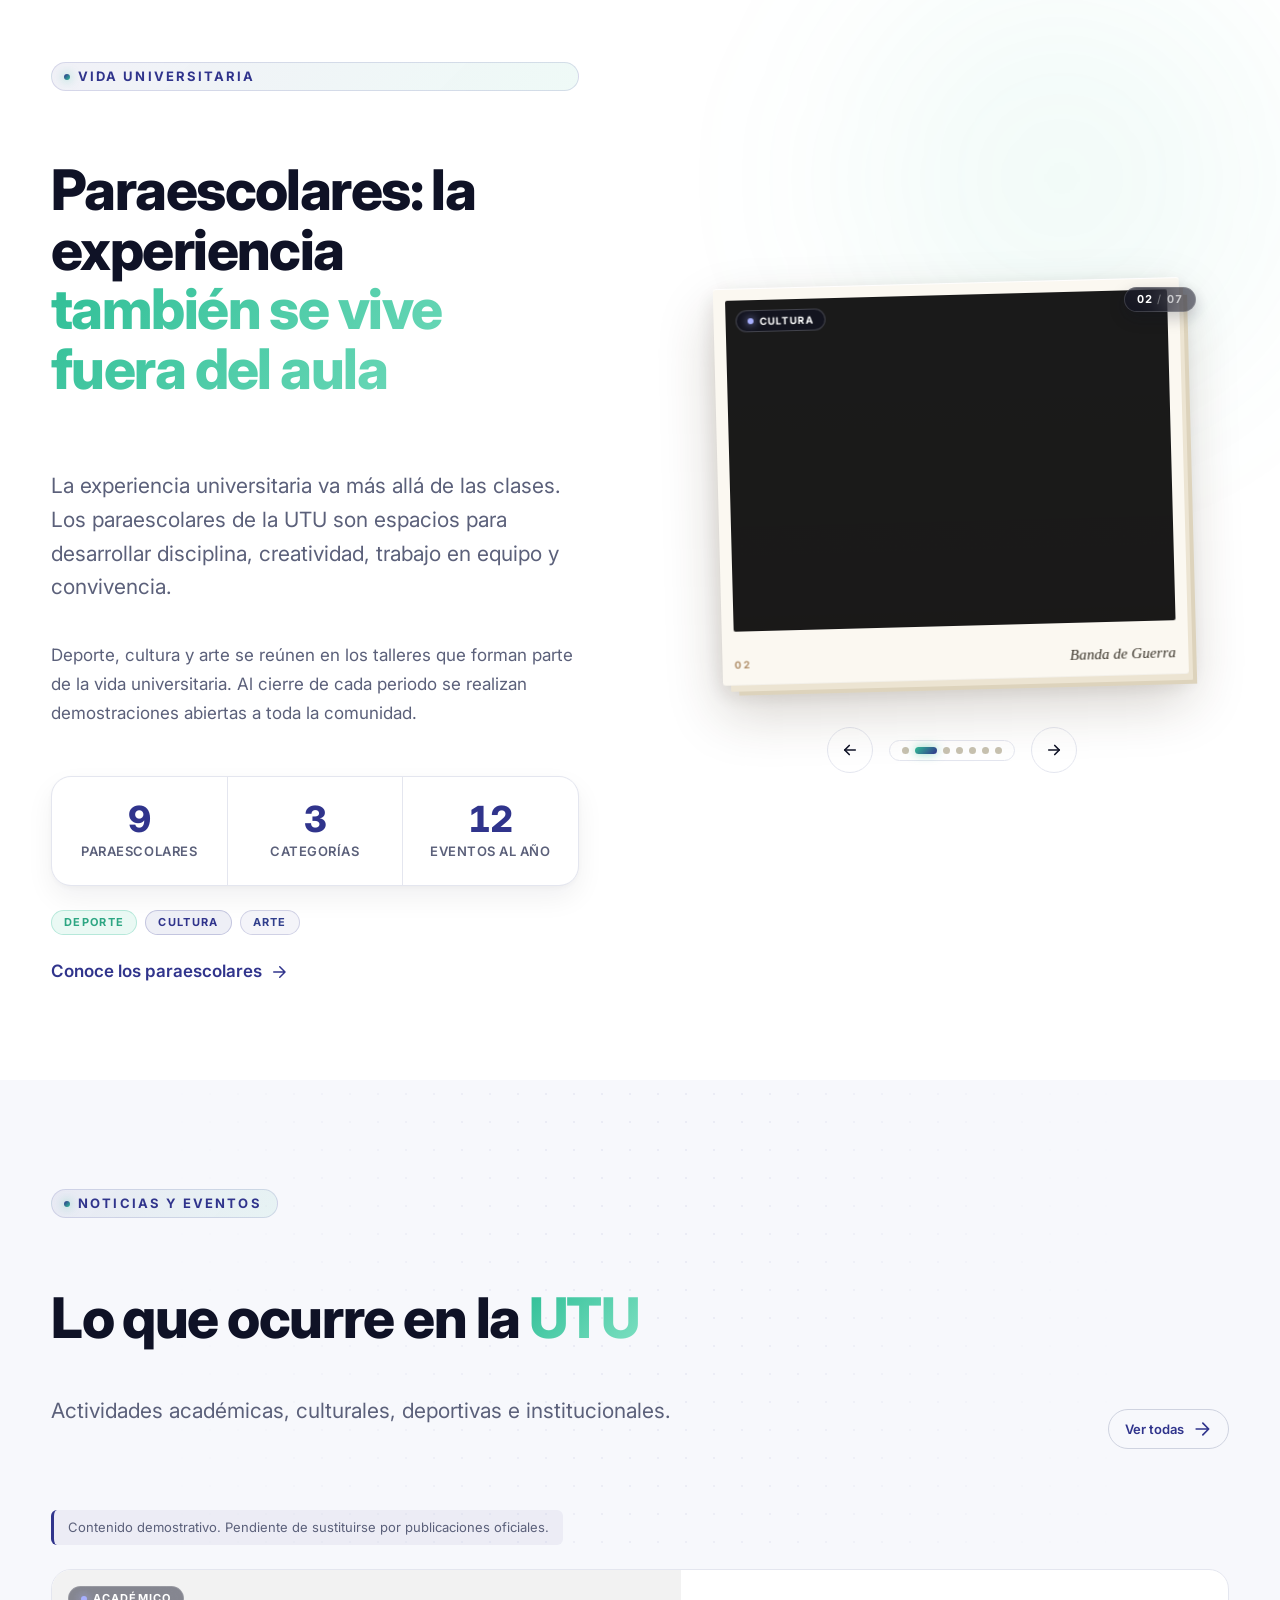
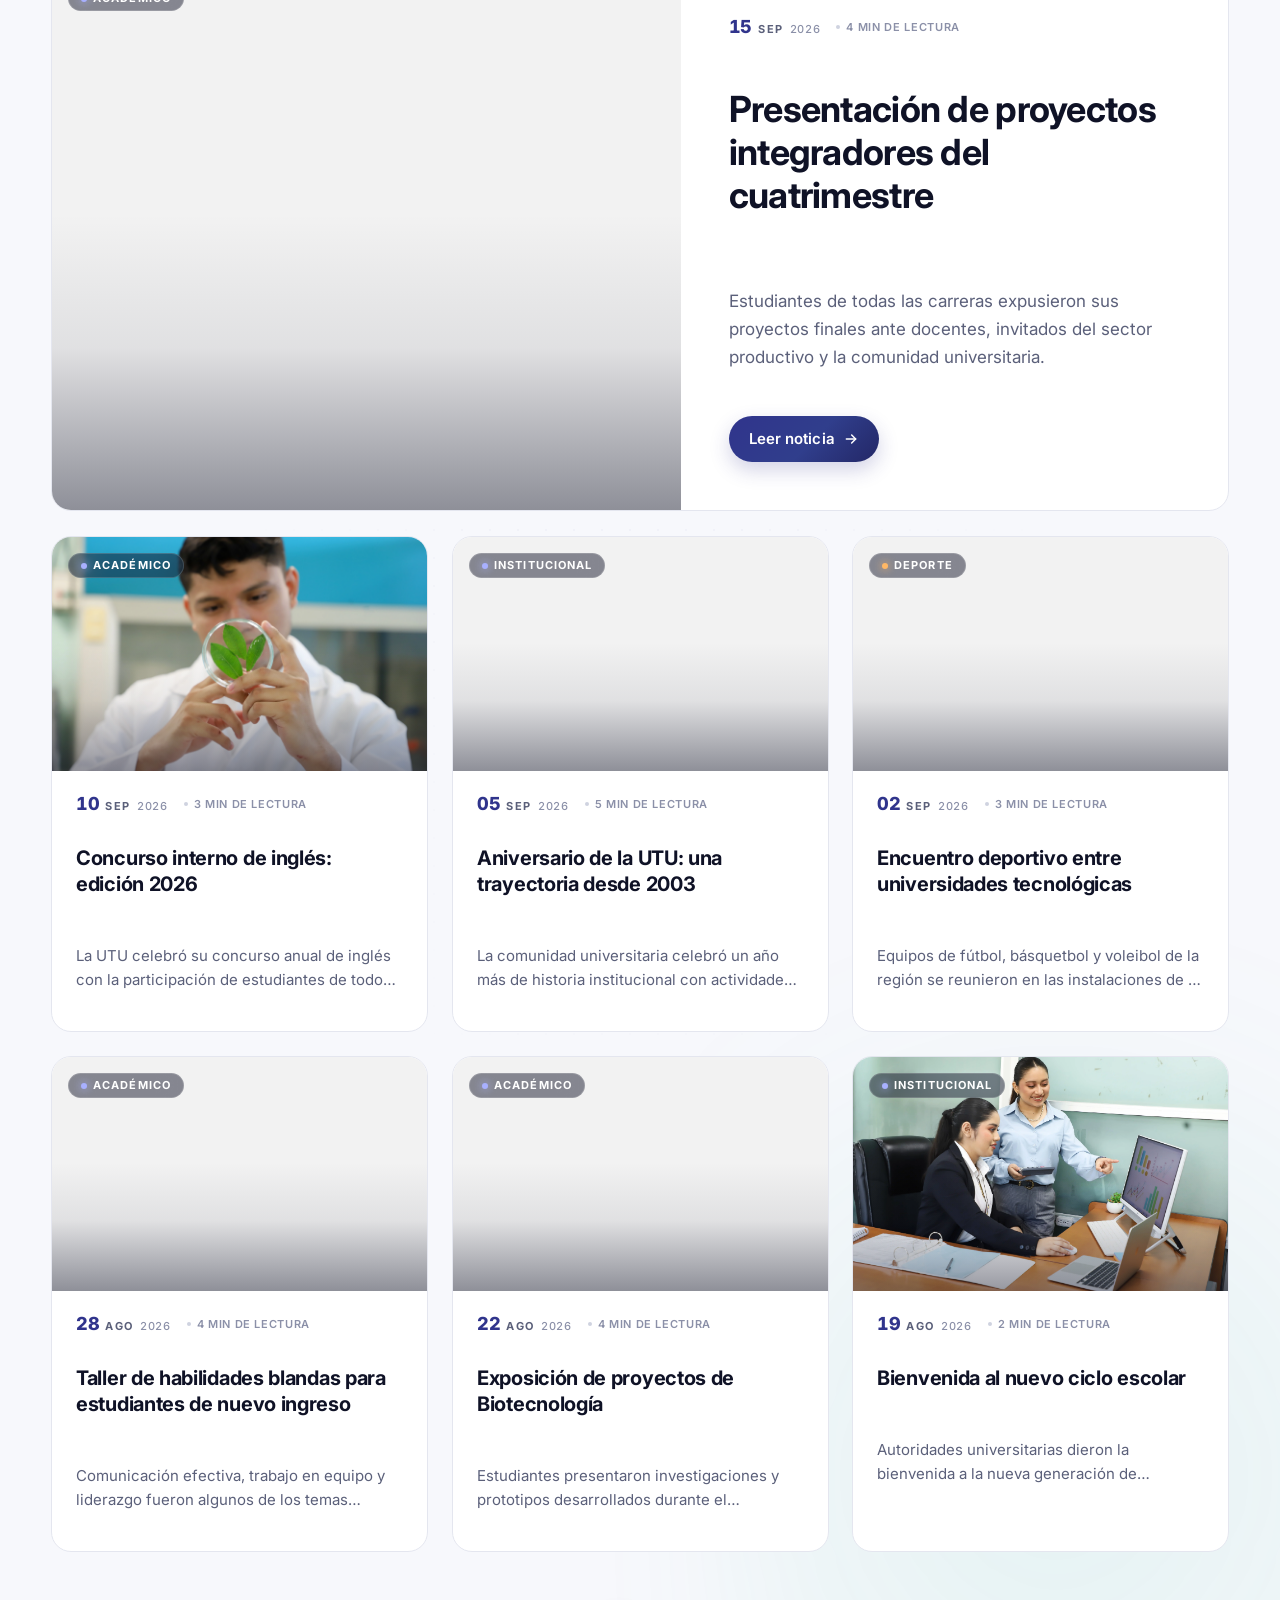
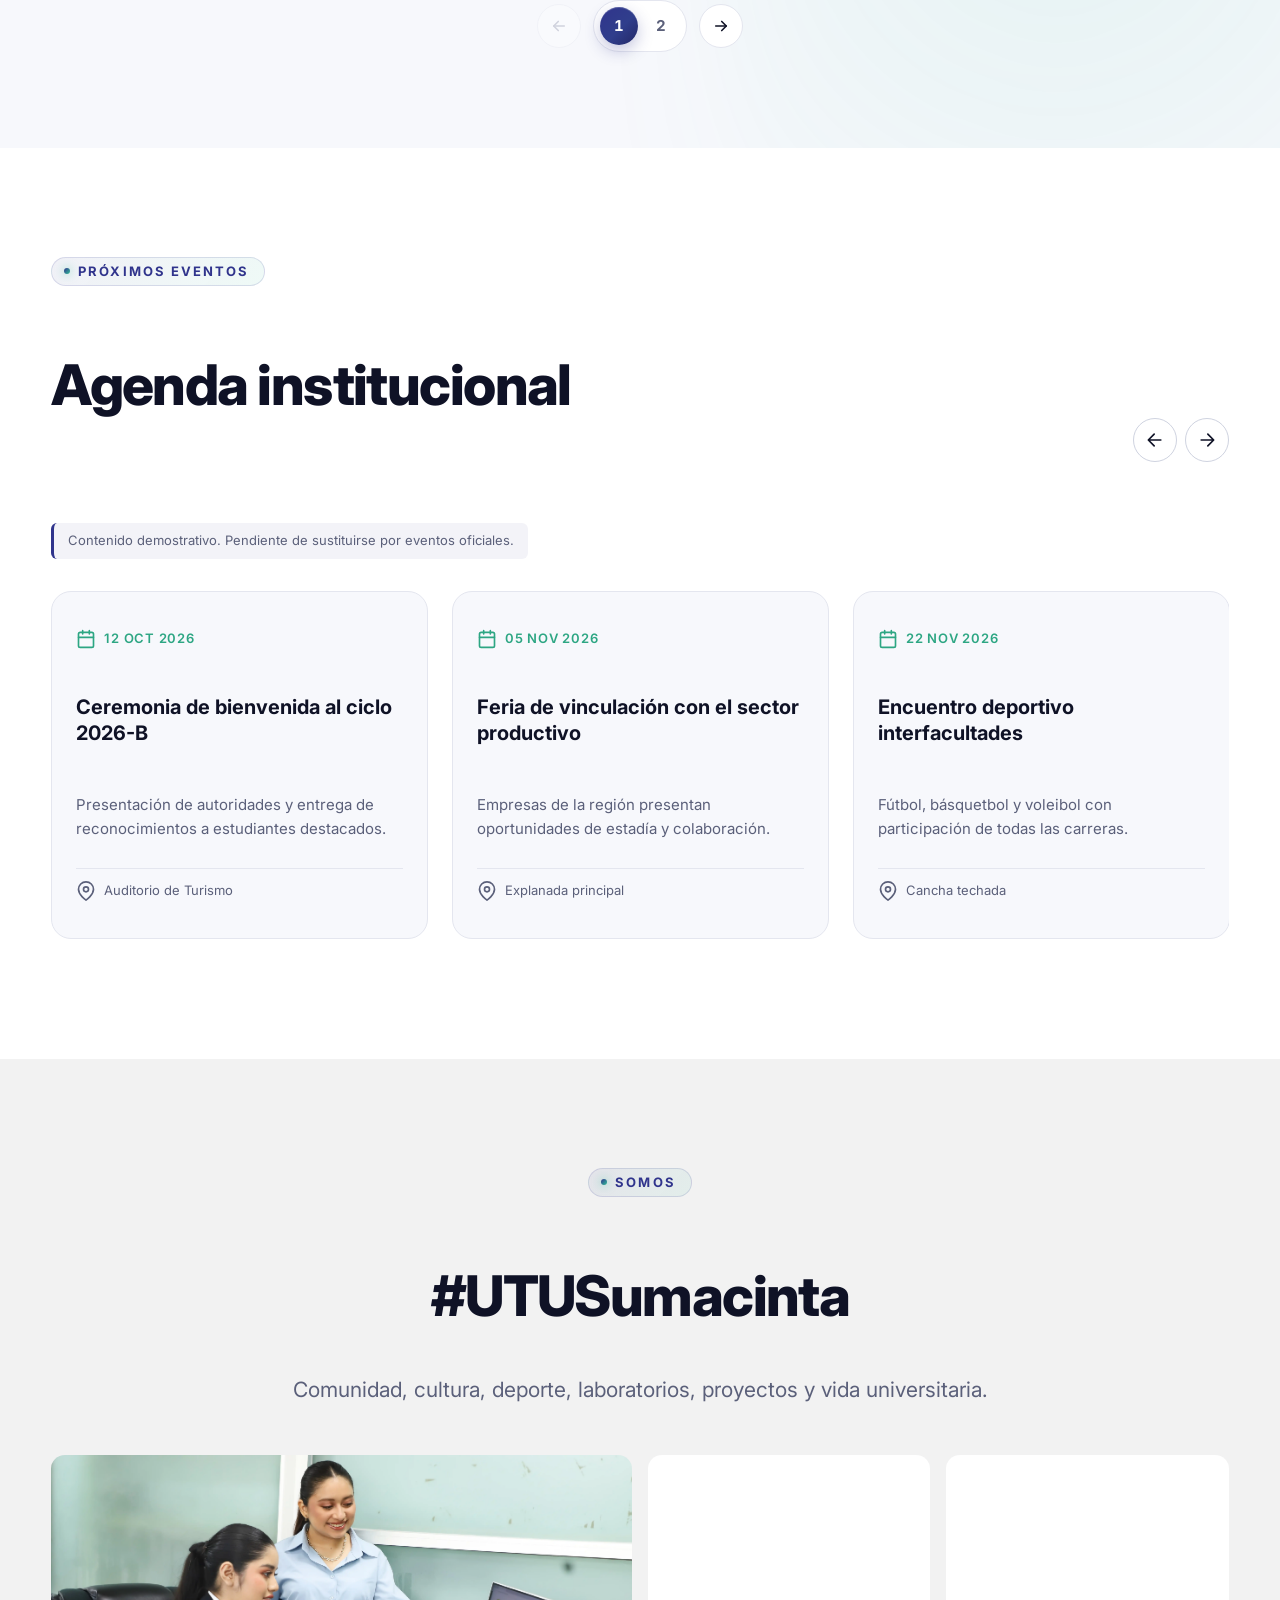
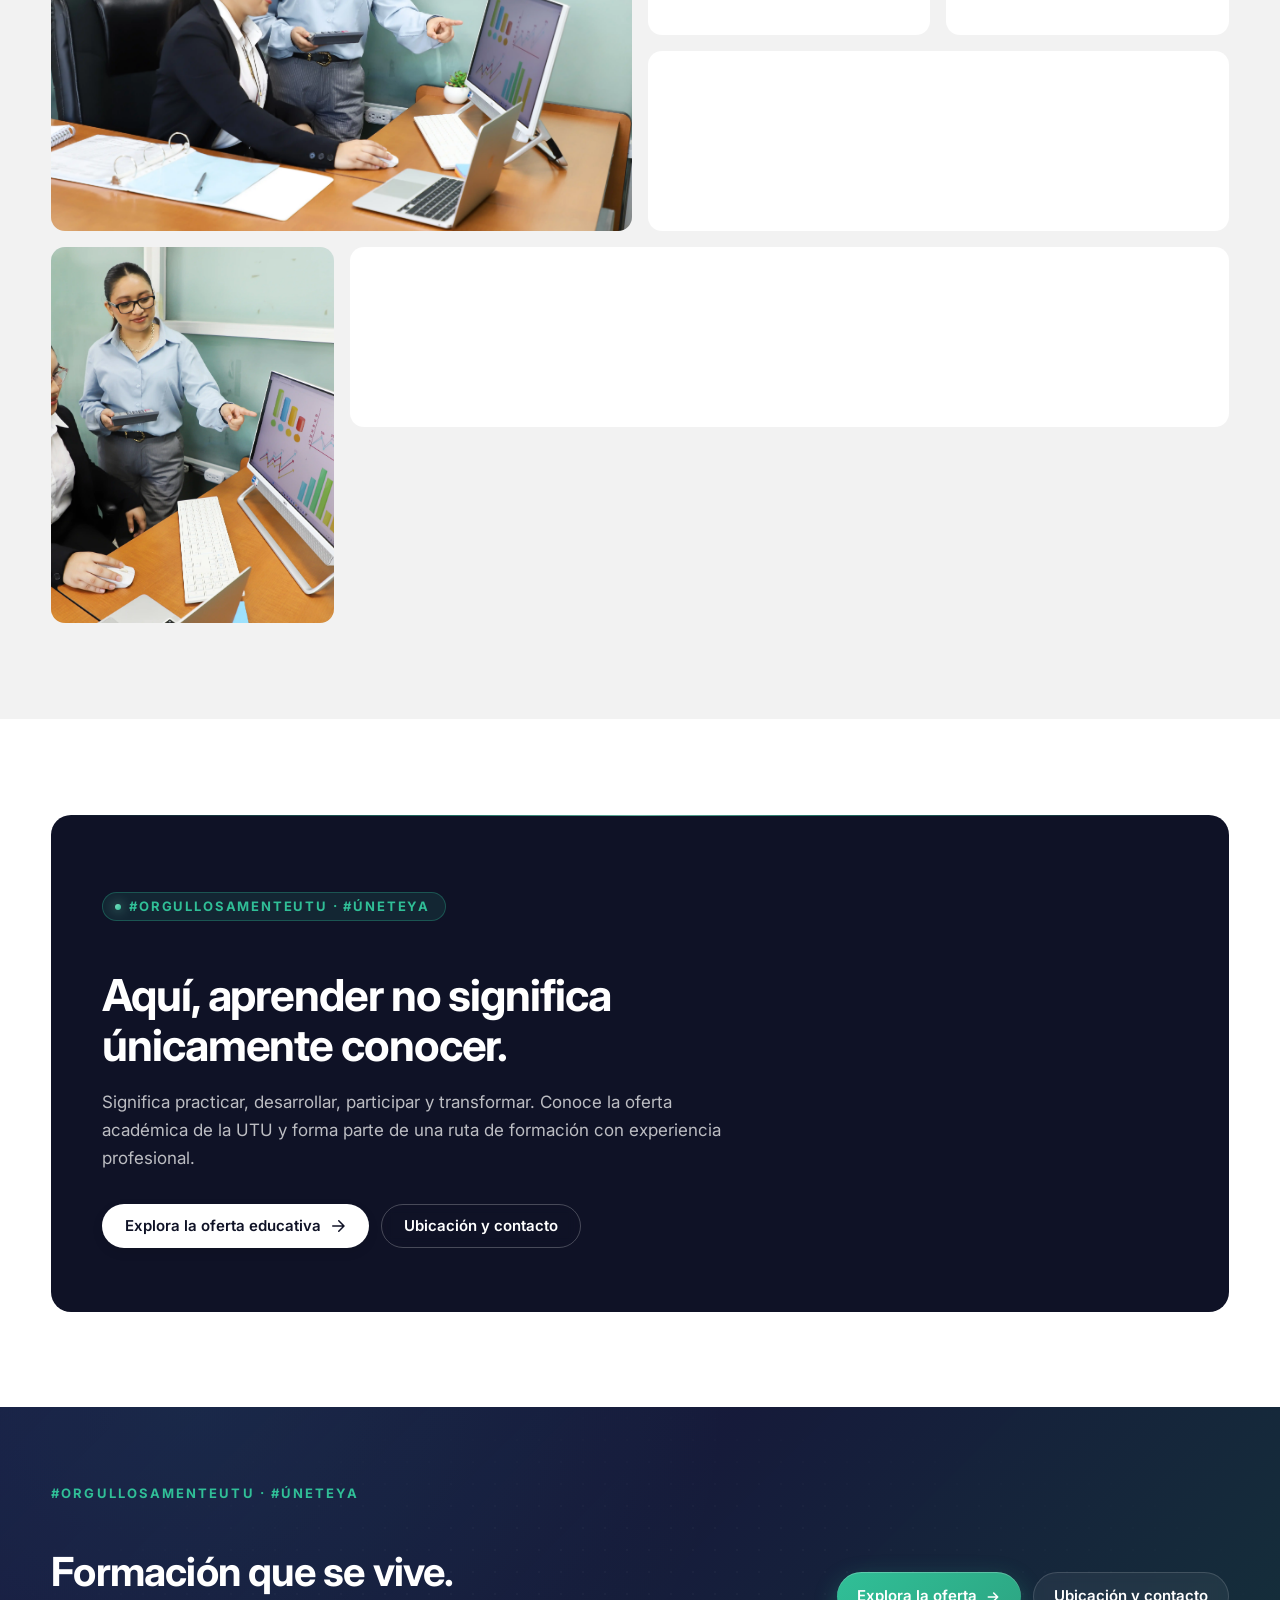
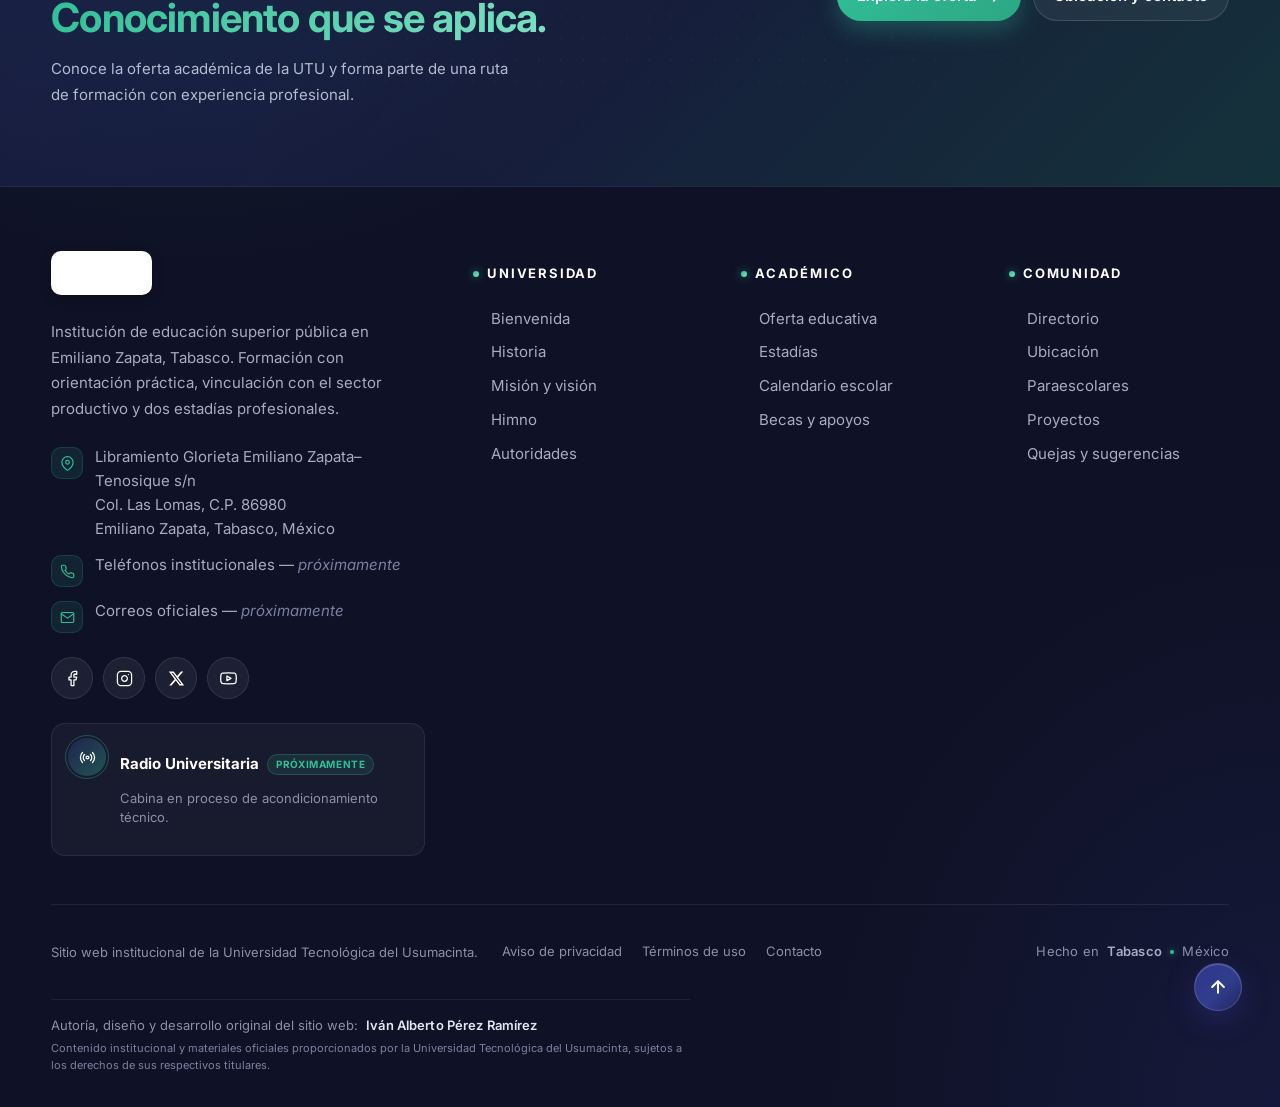
==== commit 2d6001c4: "perf(home): precargar imagen LCP del hero y añadir fetchpriority - Añade <link rel="preload"> para c" ====
--- a/index.html
+++ b/index.html
@@ -26,6 +26,12 @@
     <link rel="preconnect" href="https://fonts.googleapis.com">
     <link rel="preconnect" href="https://fonts.gstatic.com" crossorigin>
     <link href="https://fonts.googleapis.com/css2?family=Inter:wght@400;500;600;700;800&display=swap" rel="stylesheet">
+
+    <!--  NUEVO: Preload de la imagen LCP del hero (primera diapositiva) -->
+    <link rel="preload"
+          as="image"
+          href="/assets/images/hero/campus1.webp"
+          fetchpriority="high">
 
     <link rel="stylesheet" href="/css/reset.css">
     <link rel="stylesheet" href="/css/variables.css">
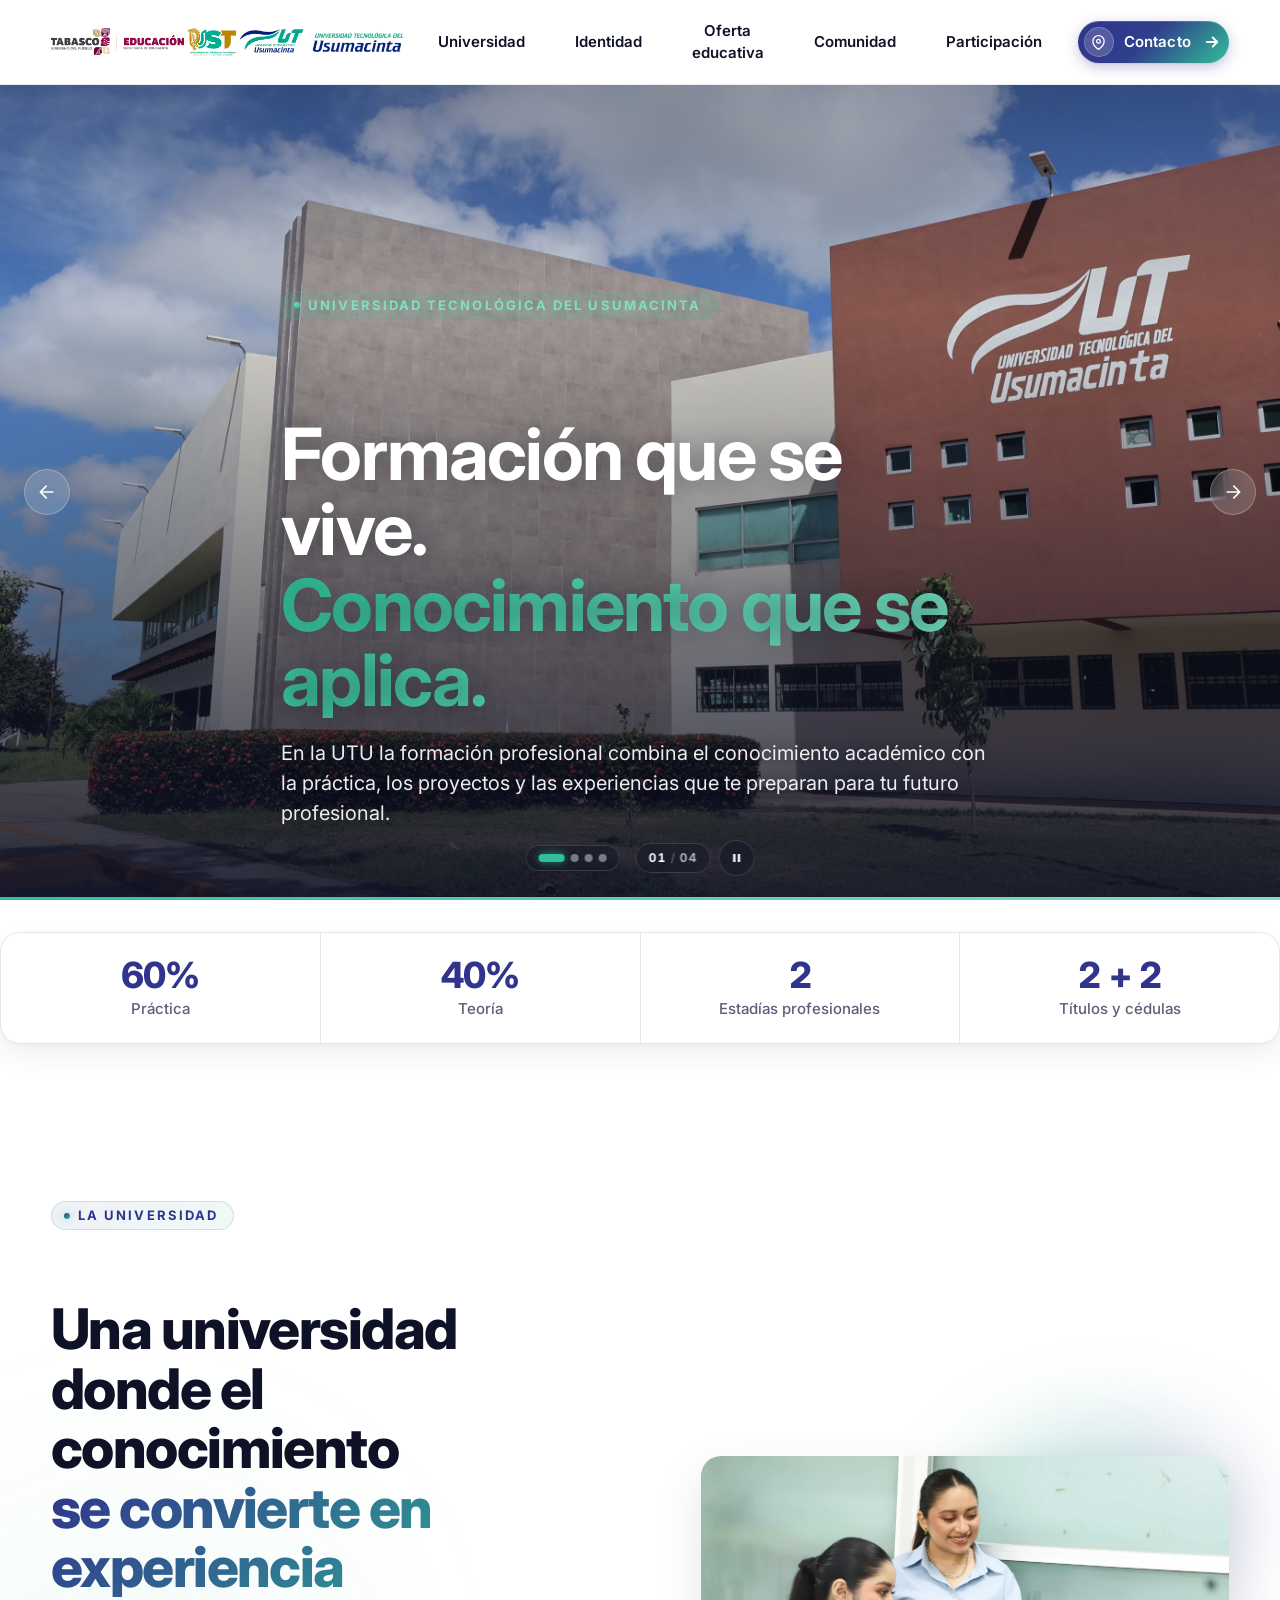
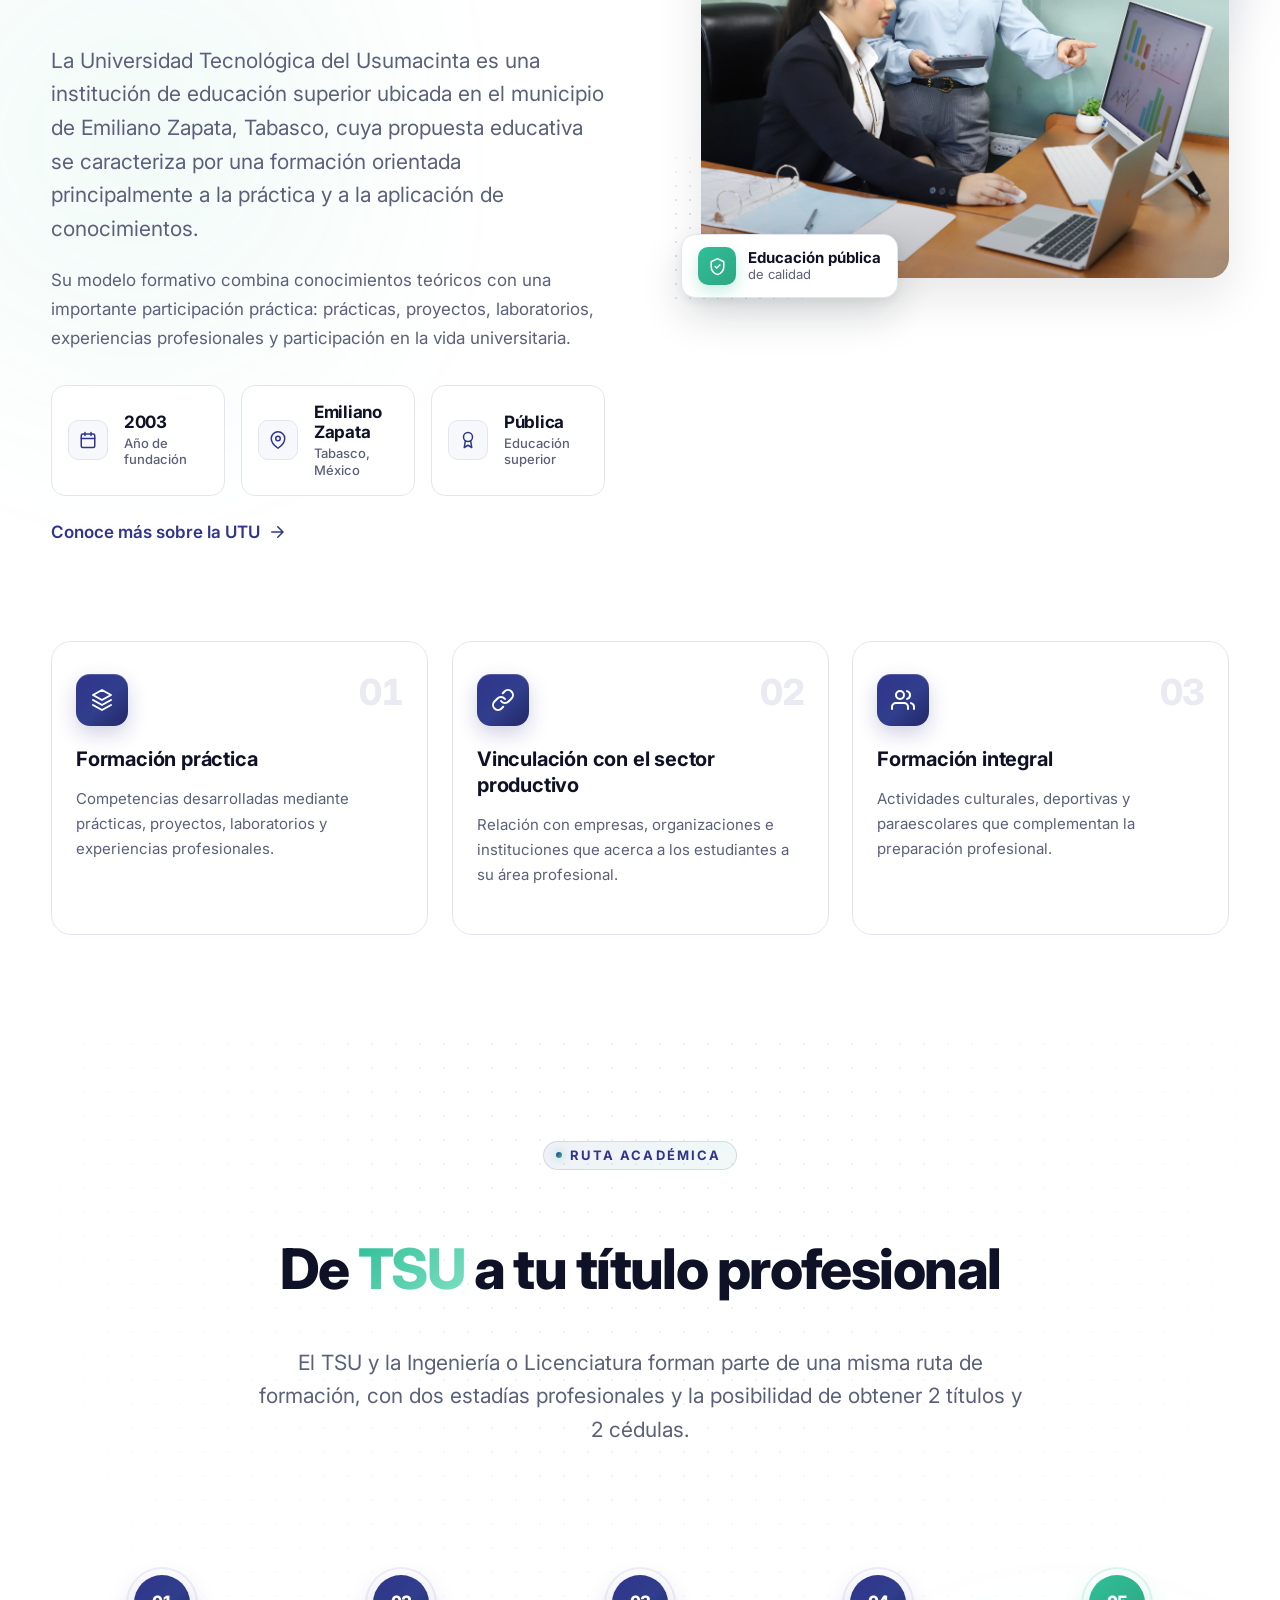
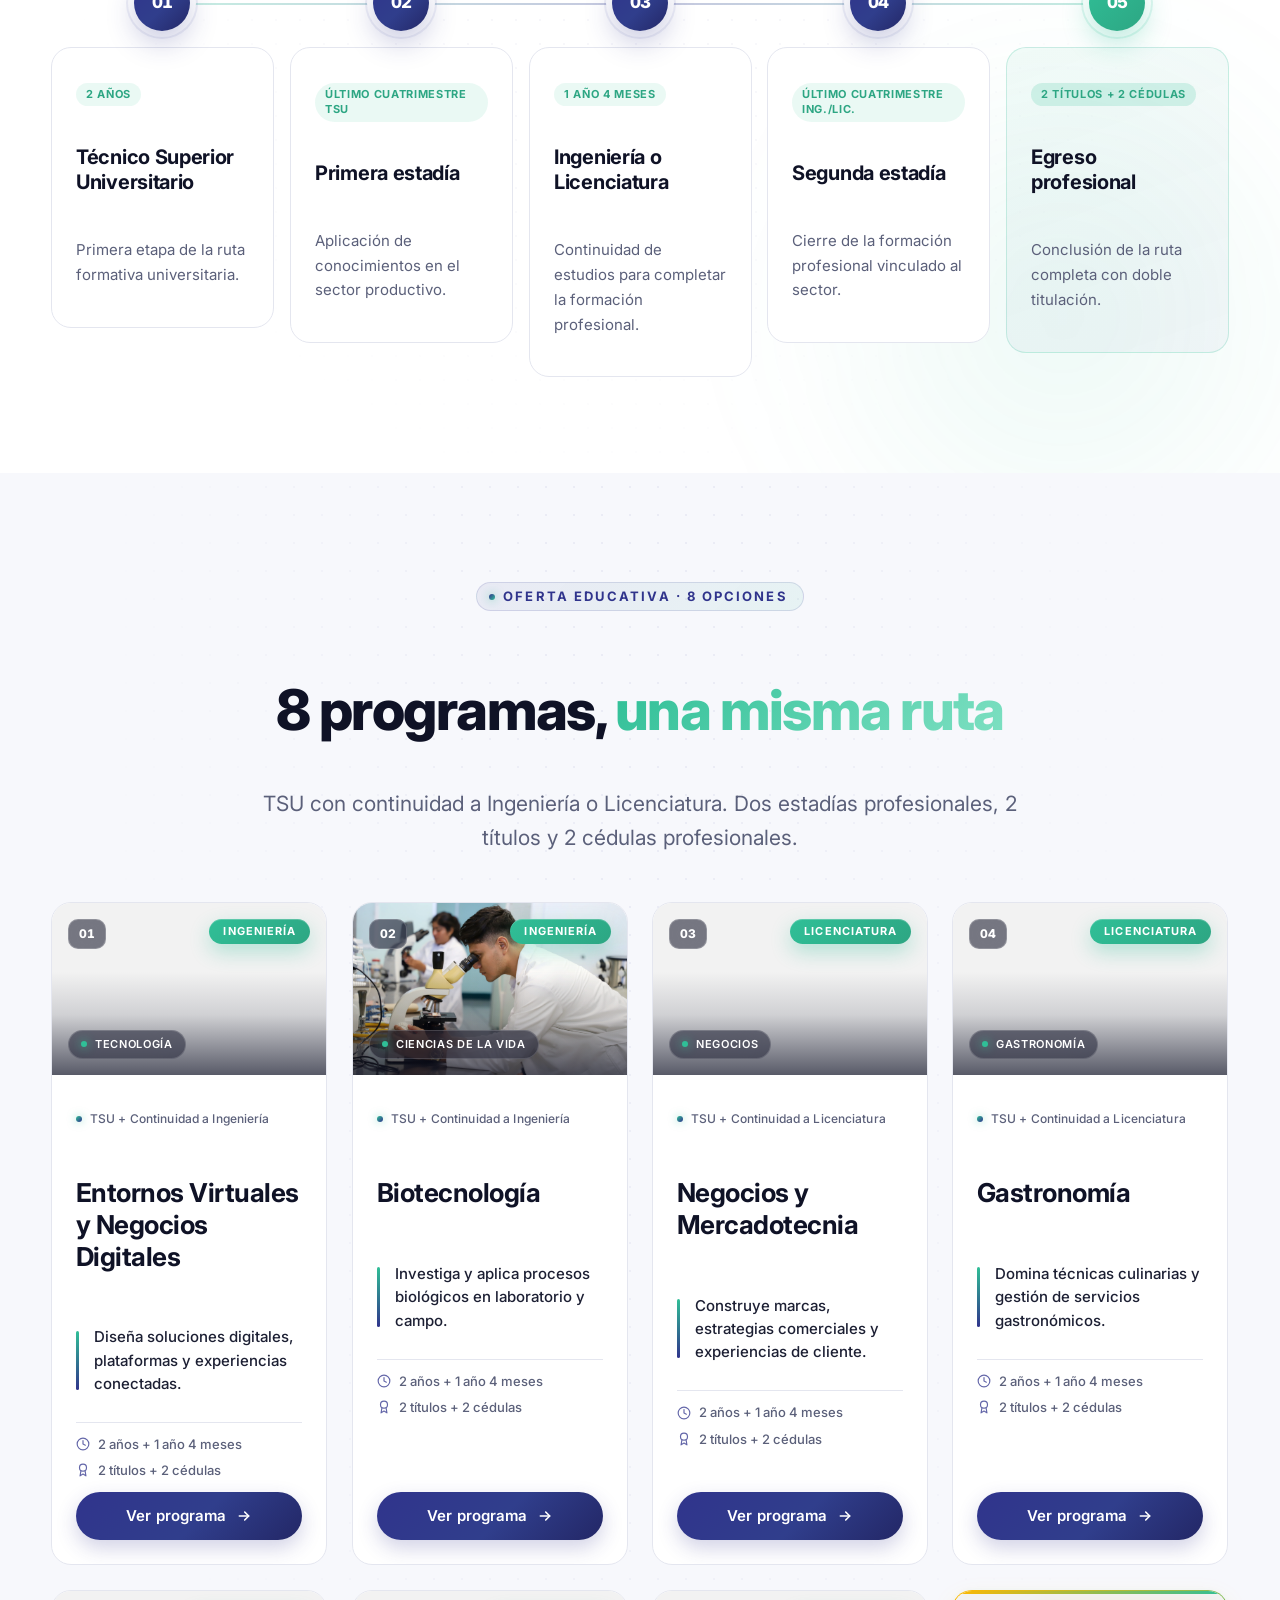
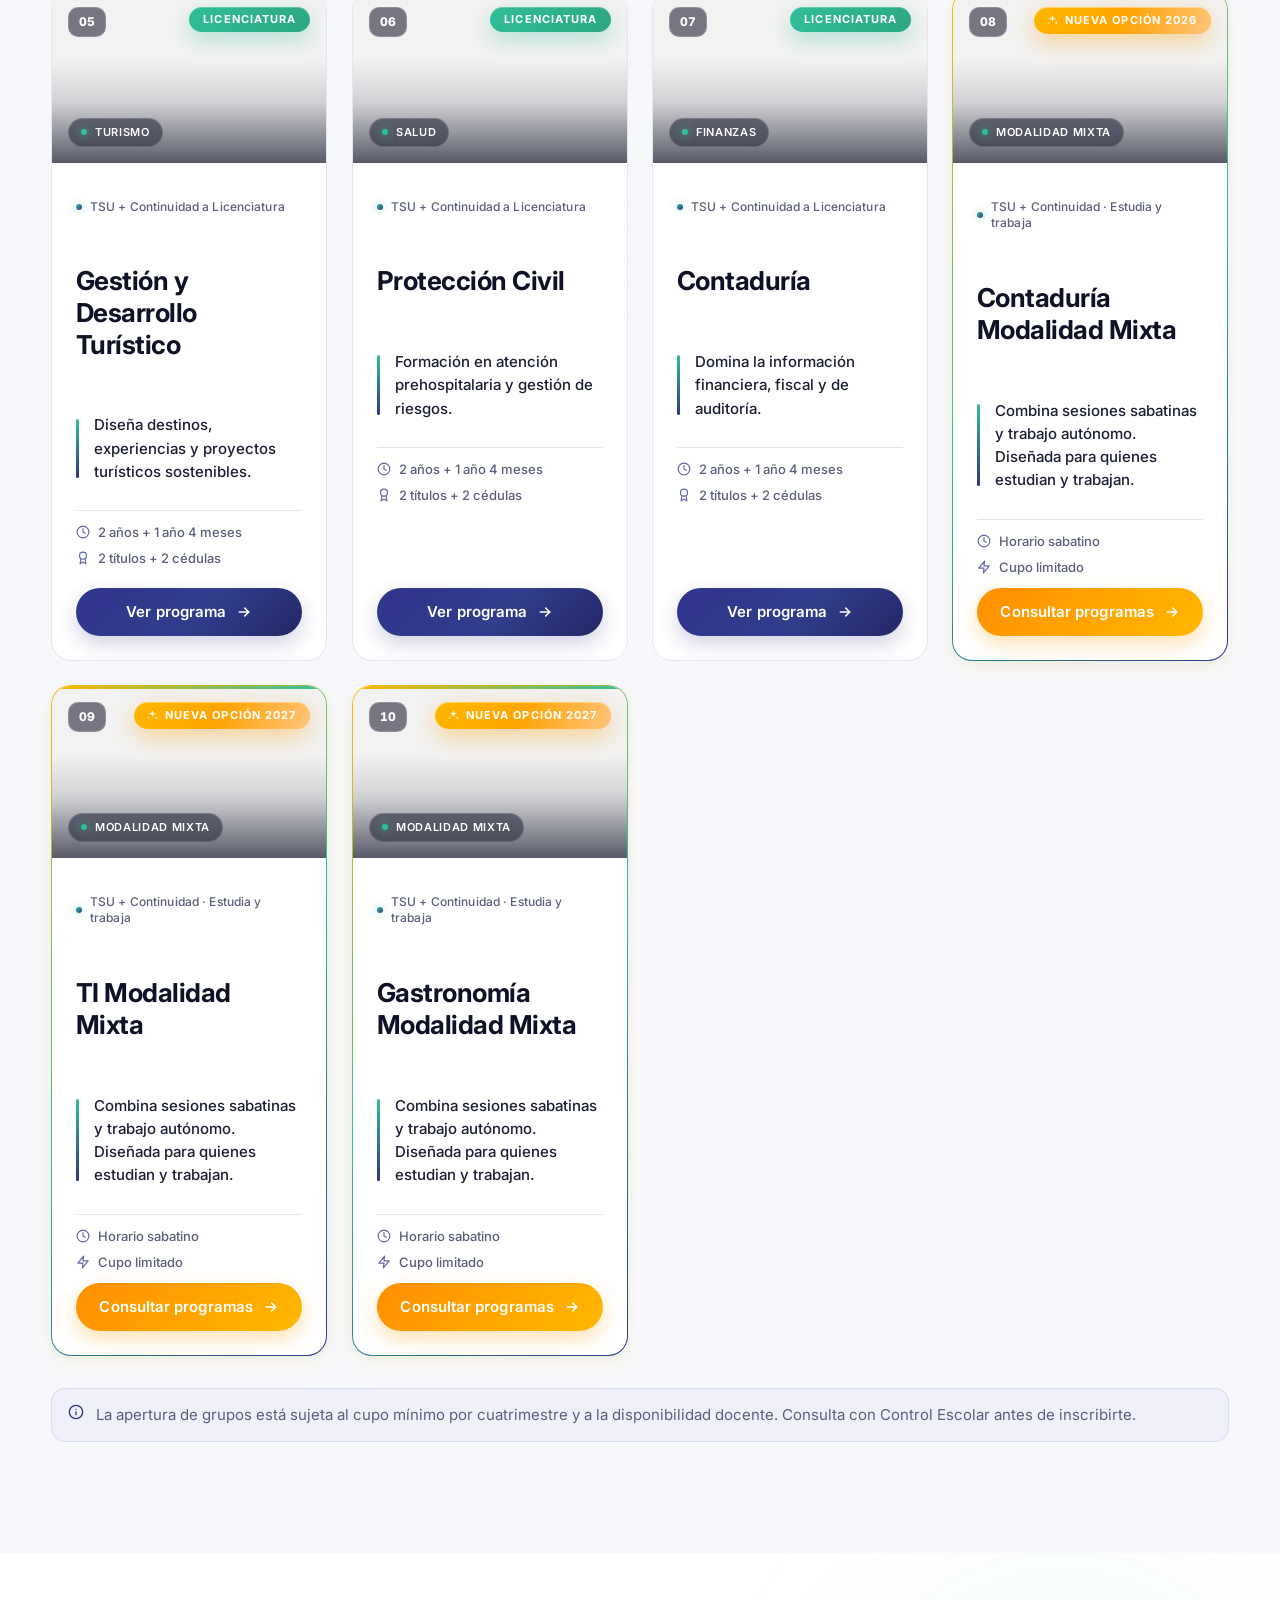
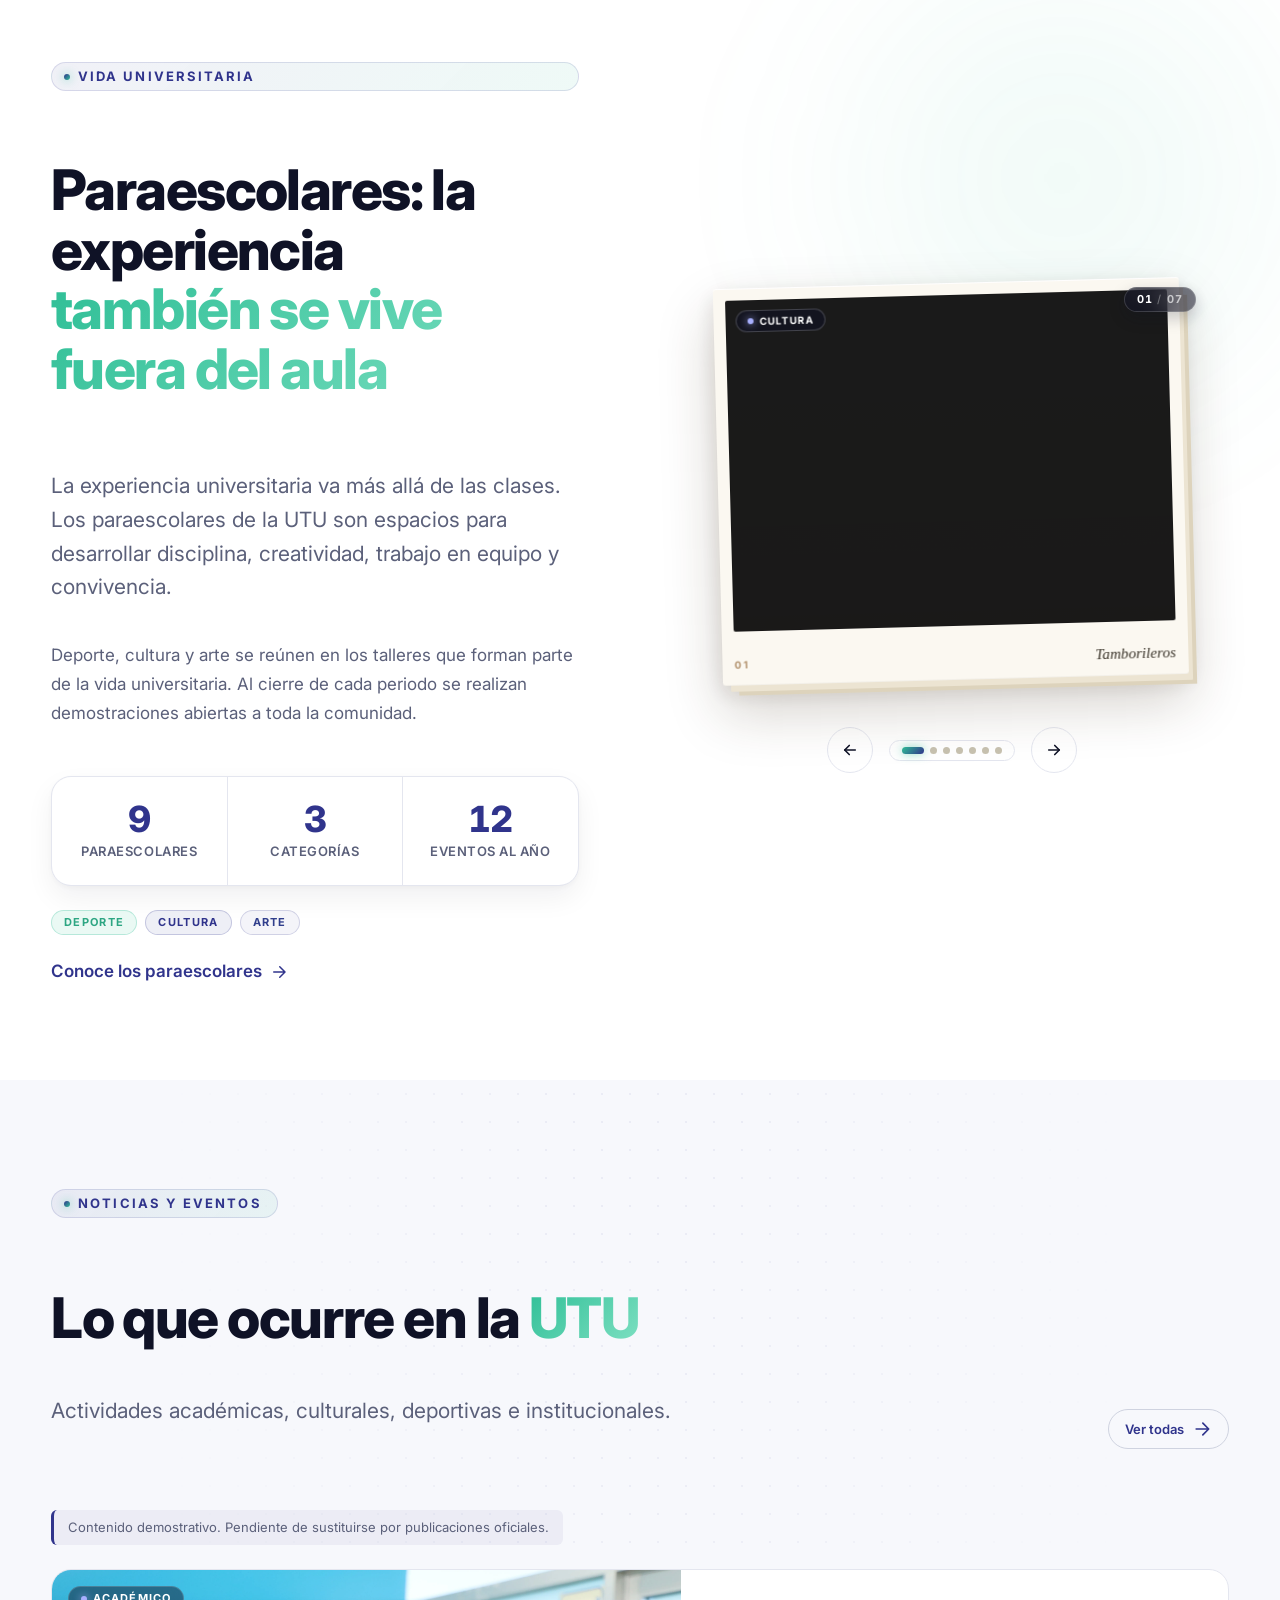
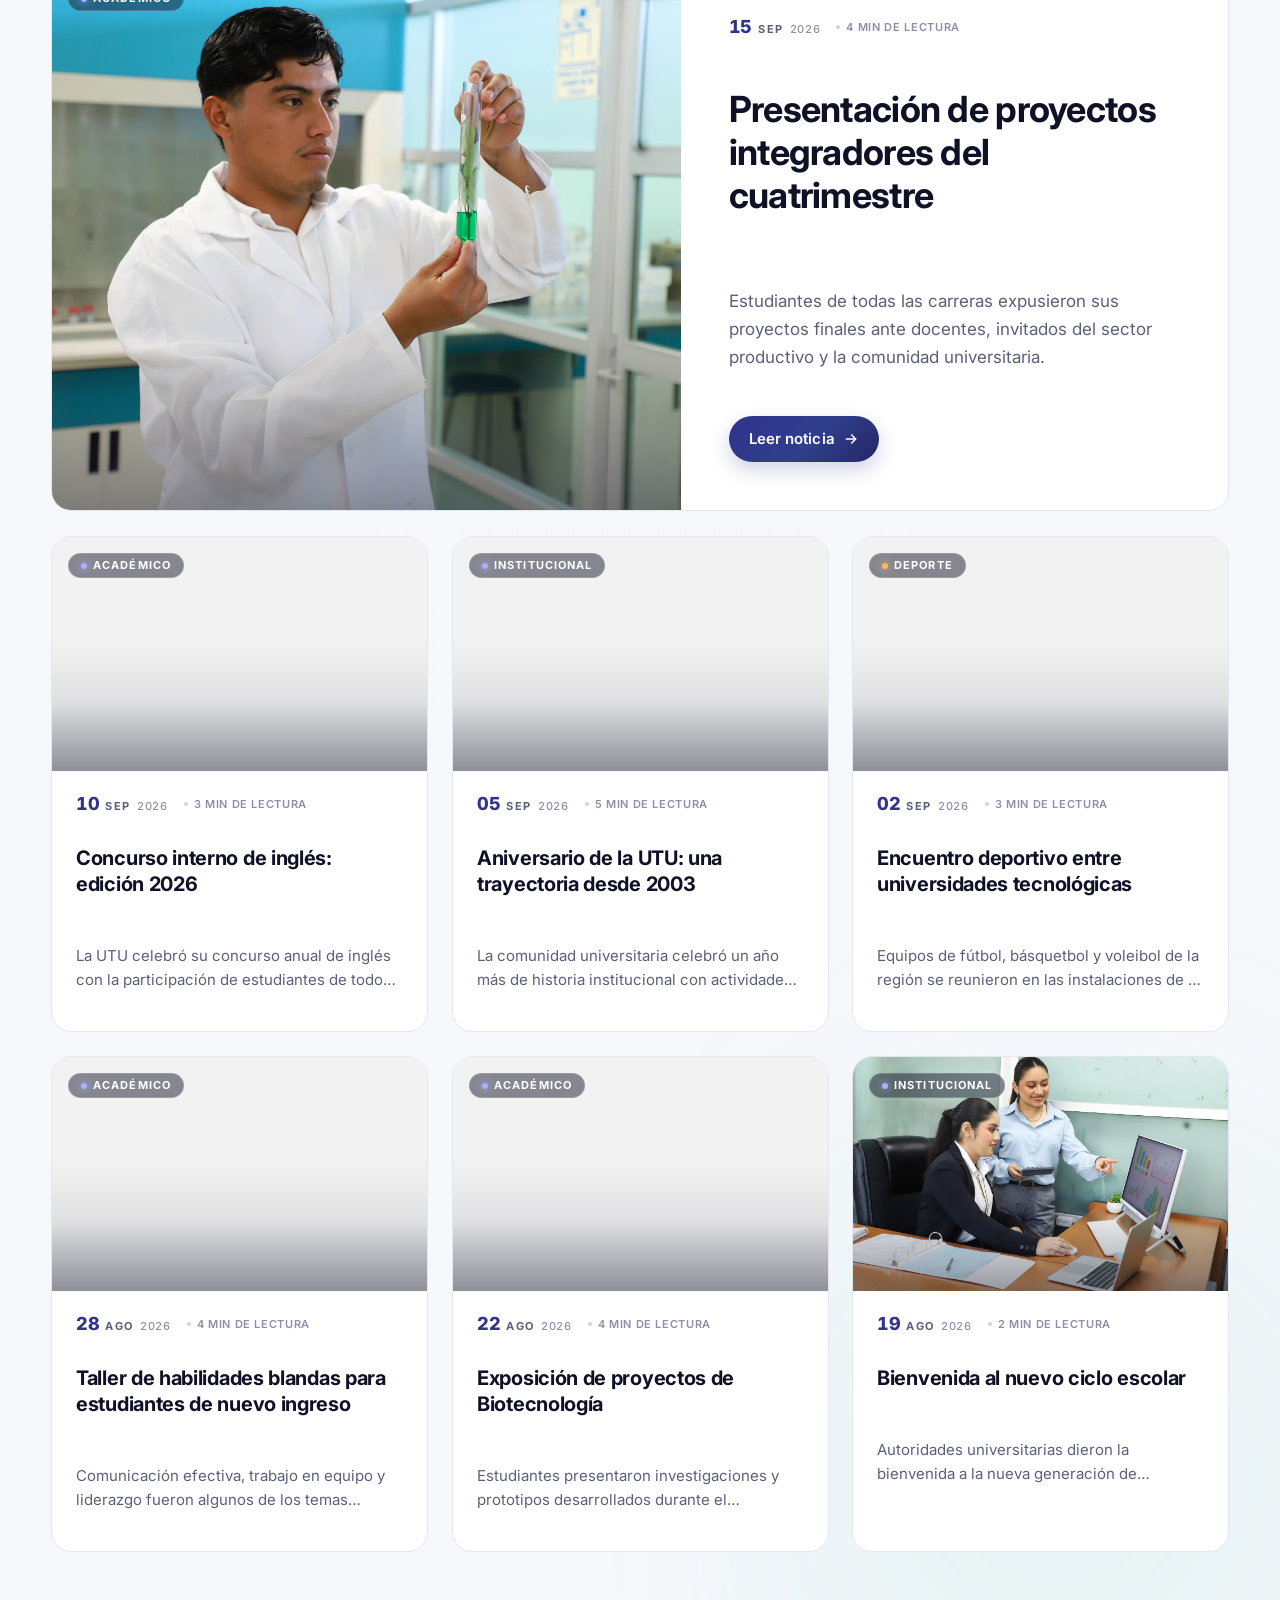
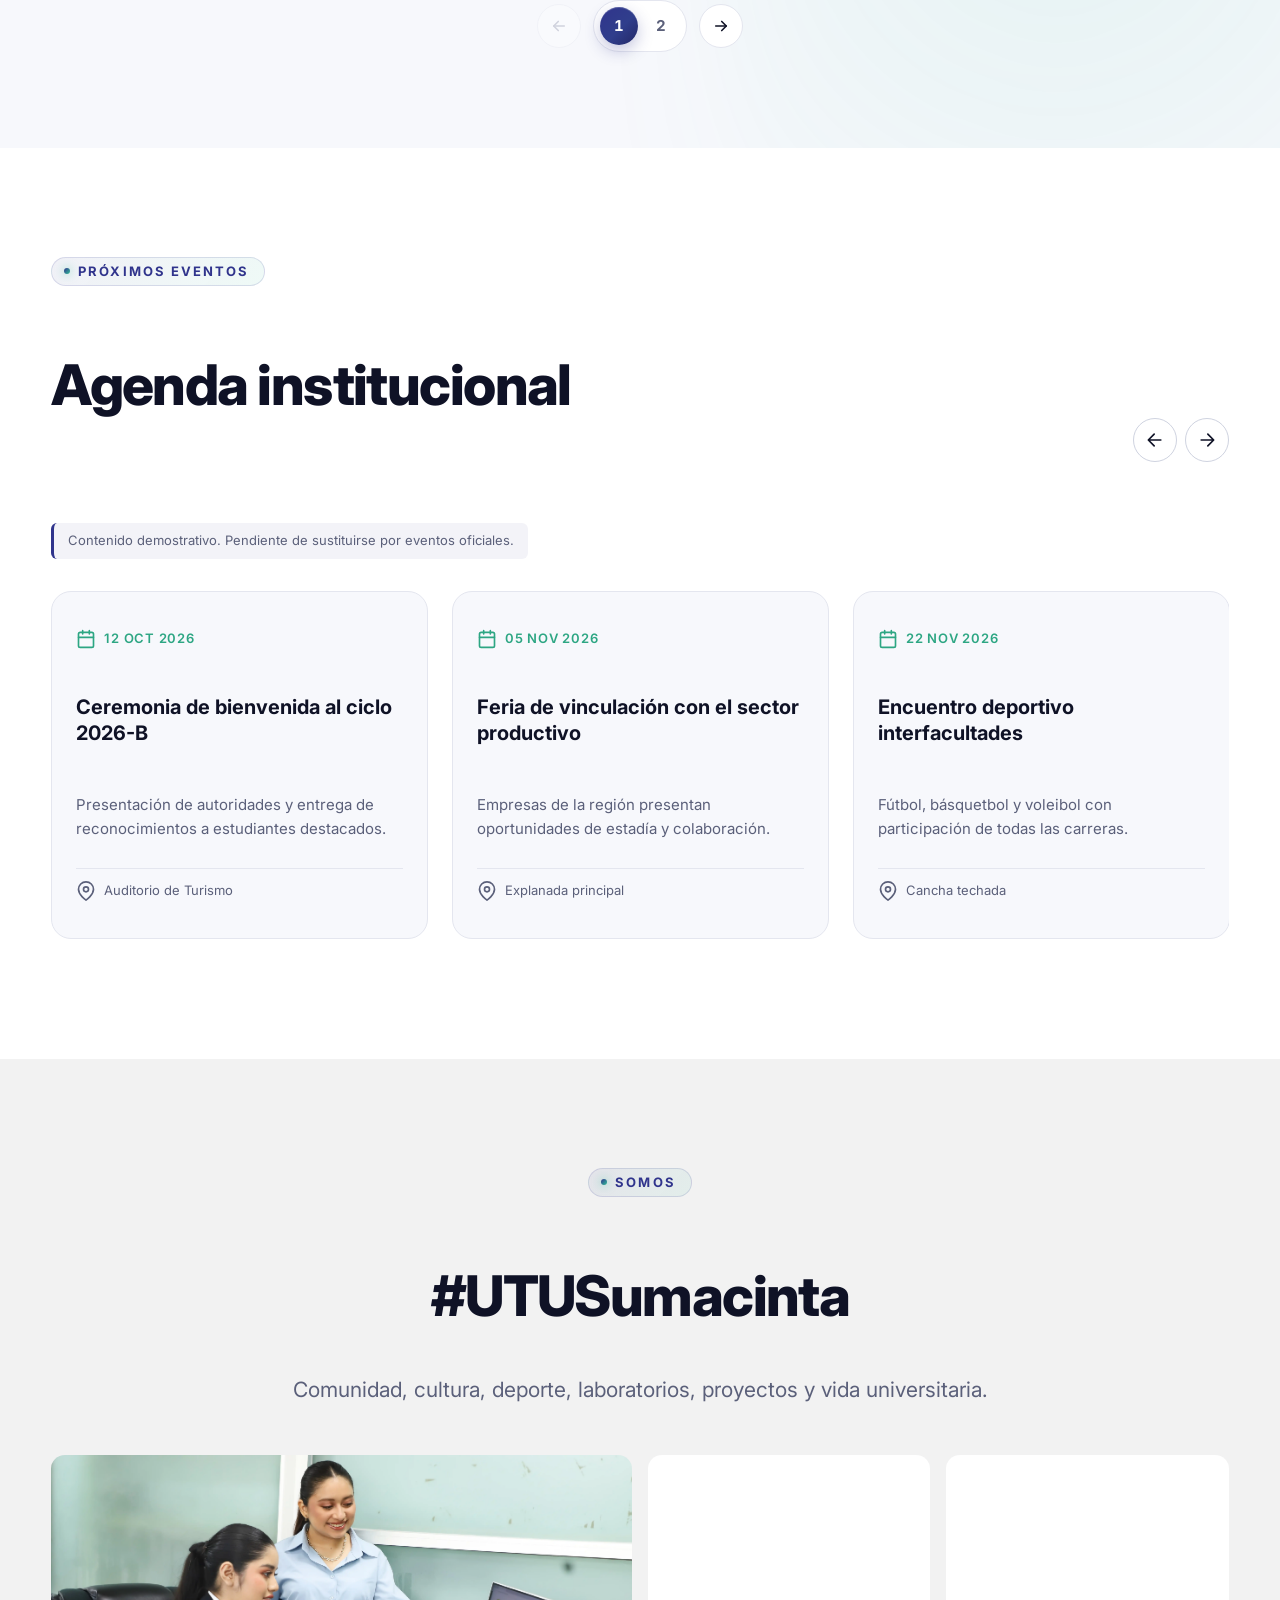
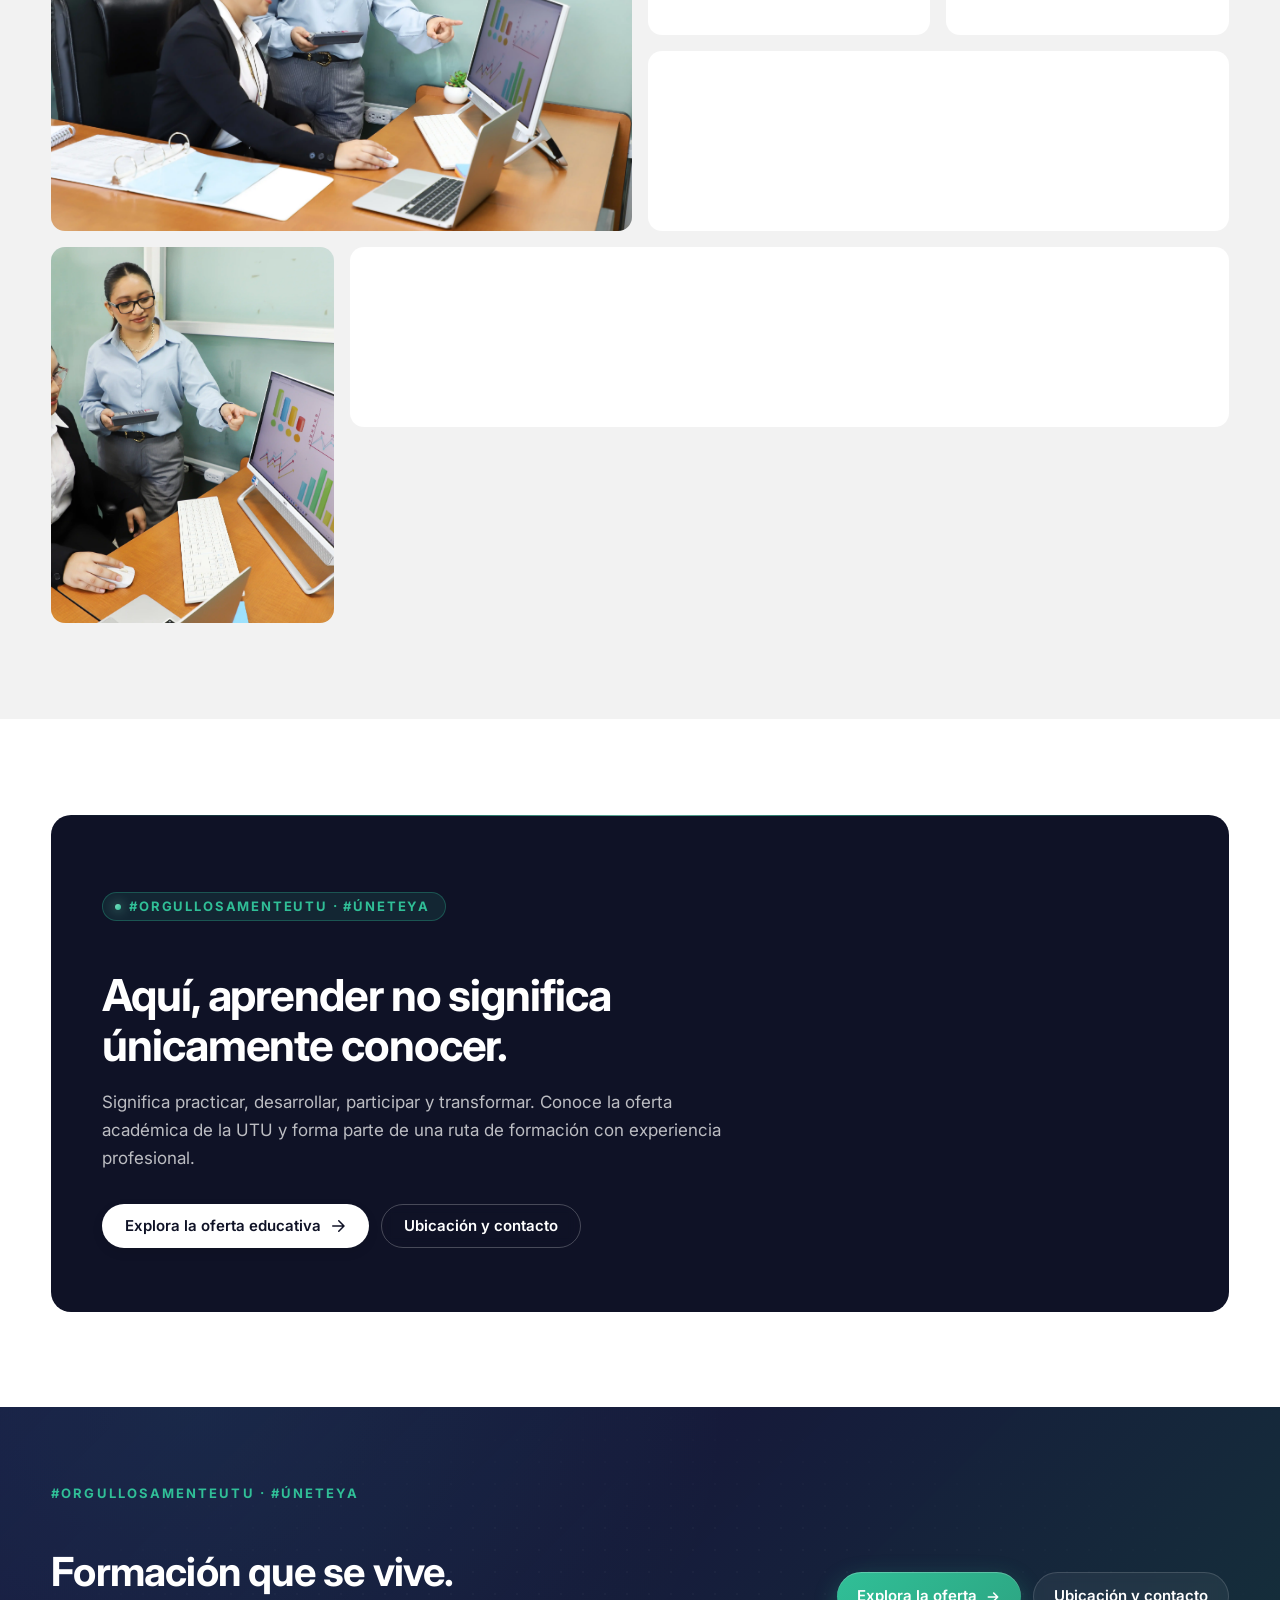
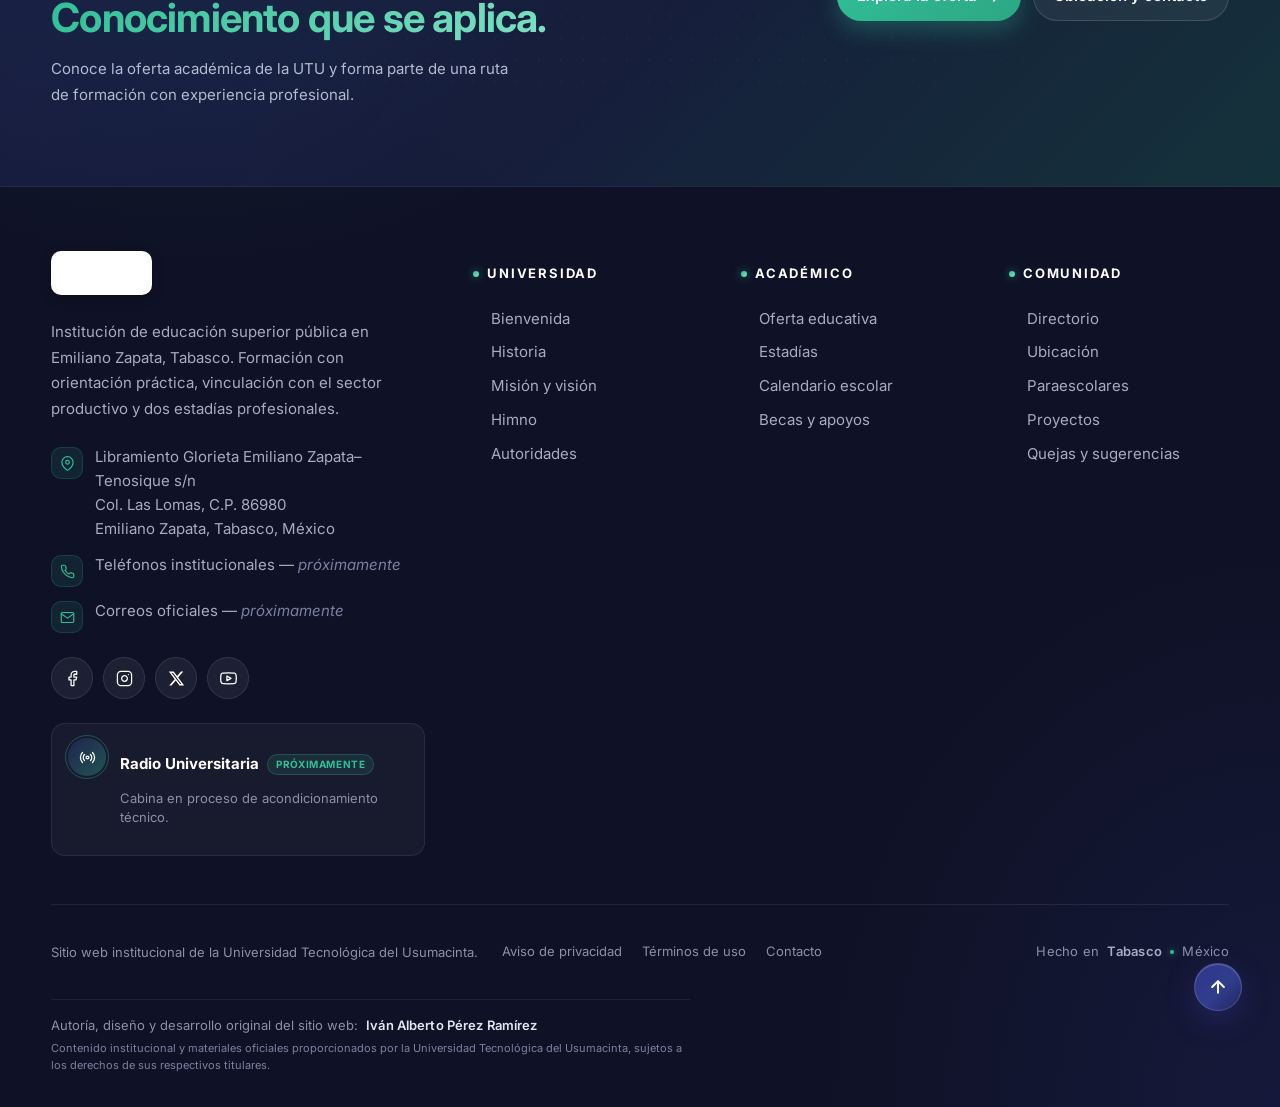
==== commit 1a0981ab: "correcion burger en escritorio" ====
--- a/index.html
+++ b/index.html
@@ -17,11 +17,11 @@
     <meta property="og:title" content="Universidad Tecnológica del Usumacinta (UTU)">
     <meta property="og:description" content="Formación que se vive. Conocimiento que se aplica.">
     <meta property="og:url" content="https://www.utu.edu.mx/">
-    <meta property="og:image" content="https://www.utu.edu.mx/assets/images/branding/LOGO utu.png">
+    <meta property="og:image" content="https://www.utu.edu.mx/assets/images/branding/Logo_vertical.webp">
     <meta name="twitter:card" content="summary_large_image">
 
     <!-- FAVICON -->
-    <link rel="icon" href="/assets/images/icons/Logo_vertical.png" type="image/png">
+    <link rel="icon" href="/assets/images/icons/Logo_vertical.webp" type="image/webp">
 
     <link rel="preconnect" href="https://fonts.googleapis.com">
     <link rel="preconnect" href="https://fonts.gstatic.com" crossorigin>
--- a/css/components/header.css
+++ b/css/components/header.css
@@ -886,7 +886,7 @@
 
 /* Tablets y móviles: la marca ocupa todo el ancho disponible
    (menú hamburguesa; sin nav ni CTA en línea). */
-@media (max-width: 1279.98px) {
+@media (max-width: 1099.98px) {
     .site-header__brand {
         flex: 1 1 auto;
         max-width: min(600px, calc(100% - 56px));
@@ -910,7 +910,7 @@
 /* ============================================================
    10. DESKTOP (≥1280px)
    ============================================================ */
-@media (min-width: 1280px) {
+@media (min-width: 1100px) {
     .site-header__nav {
         display: block;
     }
@@ -927,6 +927,32 @@
 
     .mobile-menu {
         display: none;
+    }
+
+    /* Logo ligeramente más contenido para que nav + CTA quepan en 1100–1279 */
+    .site-header__brand {
+        flex: 0 1 440px;
+    }
+}
+
+/* En el rango 1100–1279 comprimimos nav y CTA para garantizar que todo cabe */
+@media (min-width: 1100px) and (max-width: 1279.98px) {
+    .nav__list {
+        gap: 0.25rem;
+    }
+    .nav__link {
+        padding: 0.5rem 0.625rem;
+        font-size: 0.8125rem;
+    }
+    .nav__chevron {
+        width: 10px;
+        height: 10px;
+    }
+    .header-cta__label {
+        display: none; /* solo icono de contacto a 1100–1279 */
+    }
+    .header-cta {
+        padding: 0.375rem;
     }
 }
 
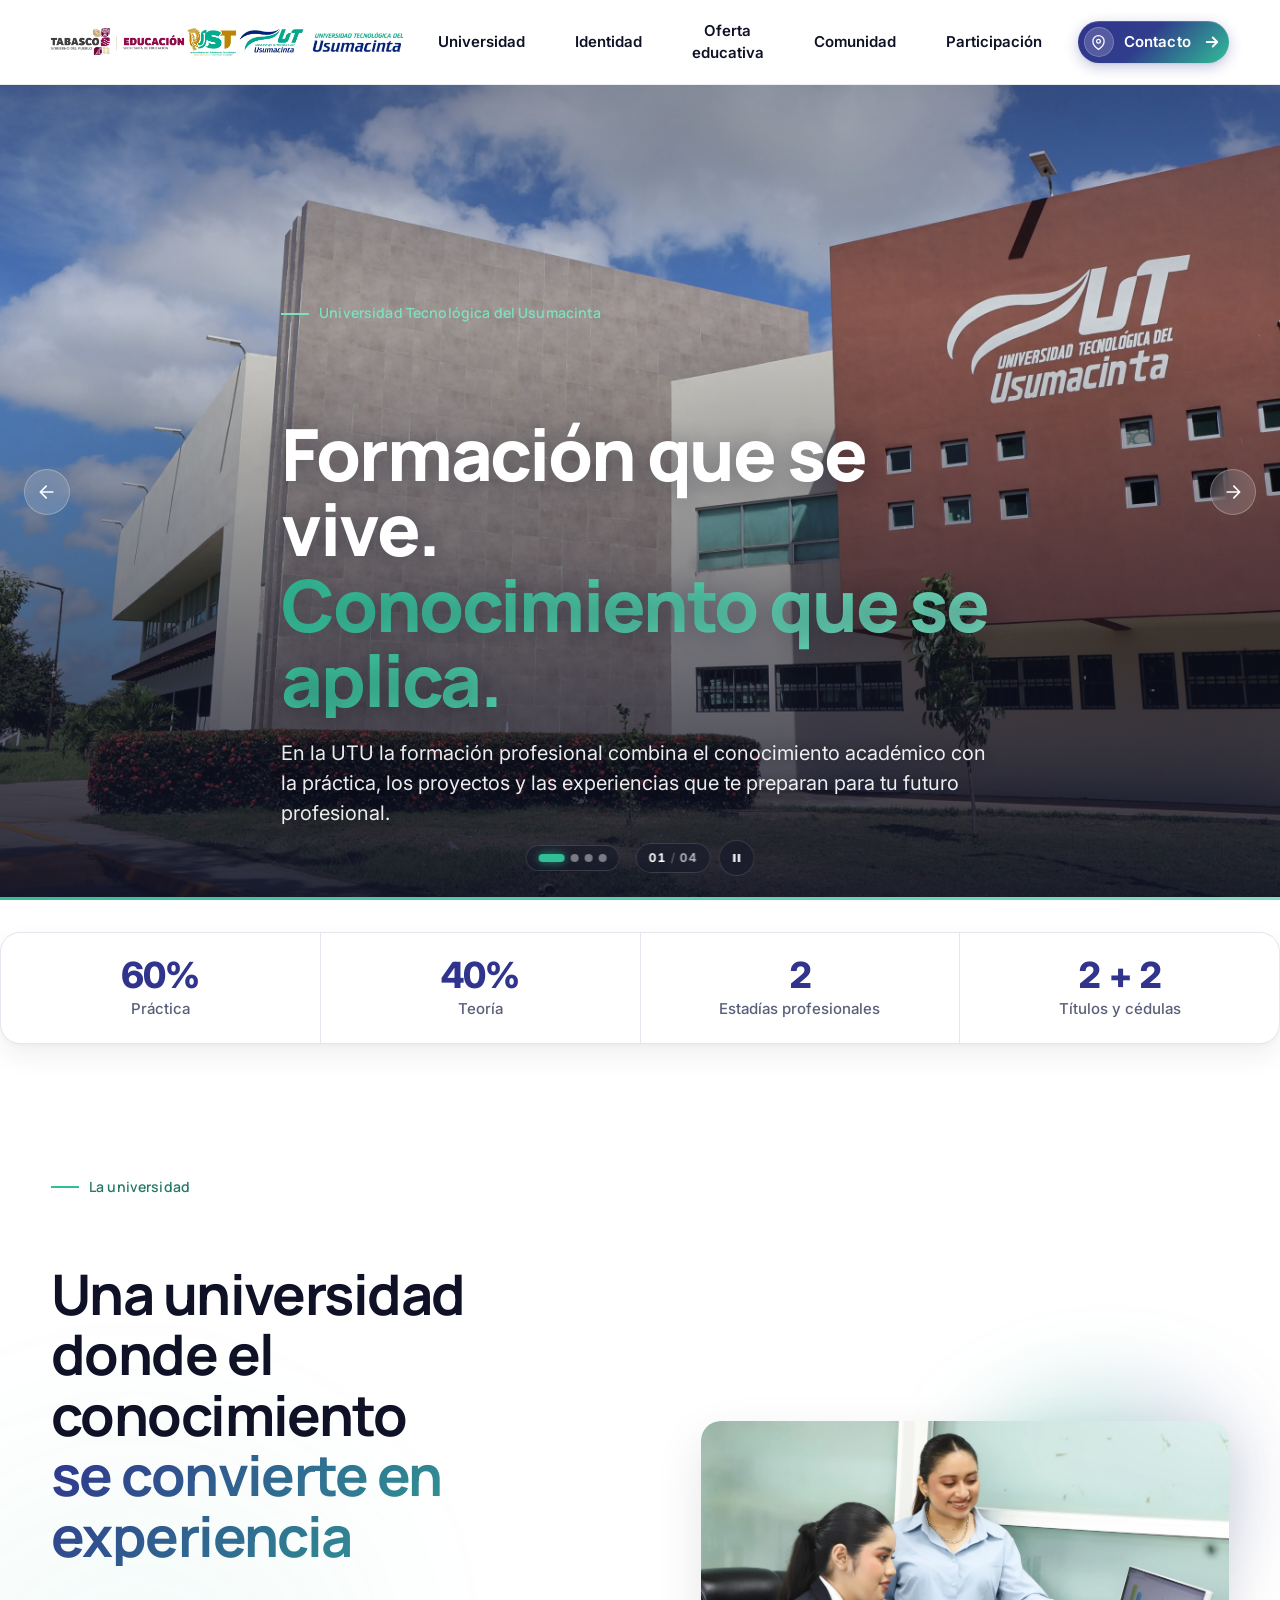
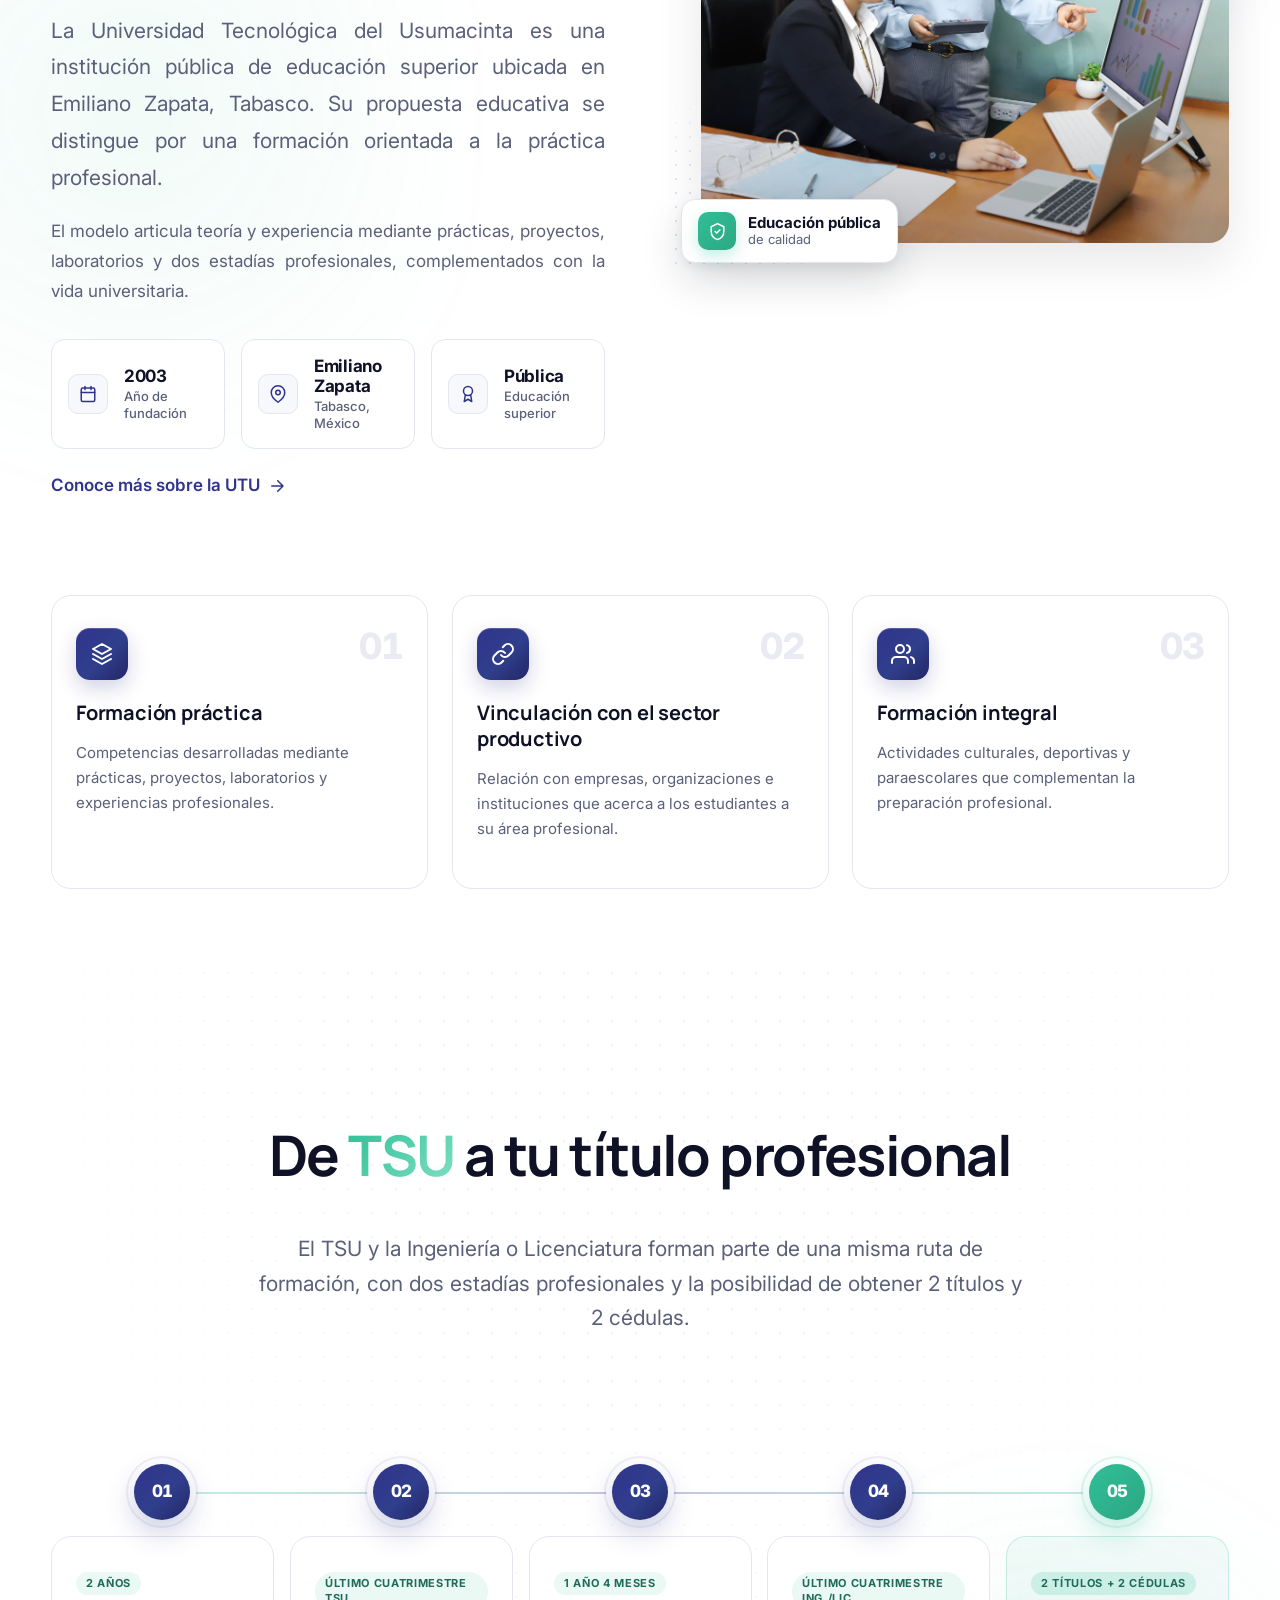
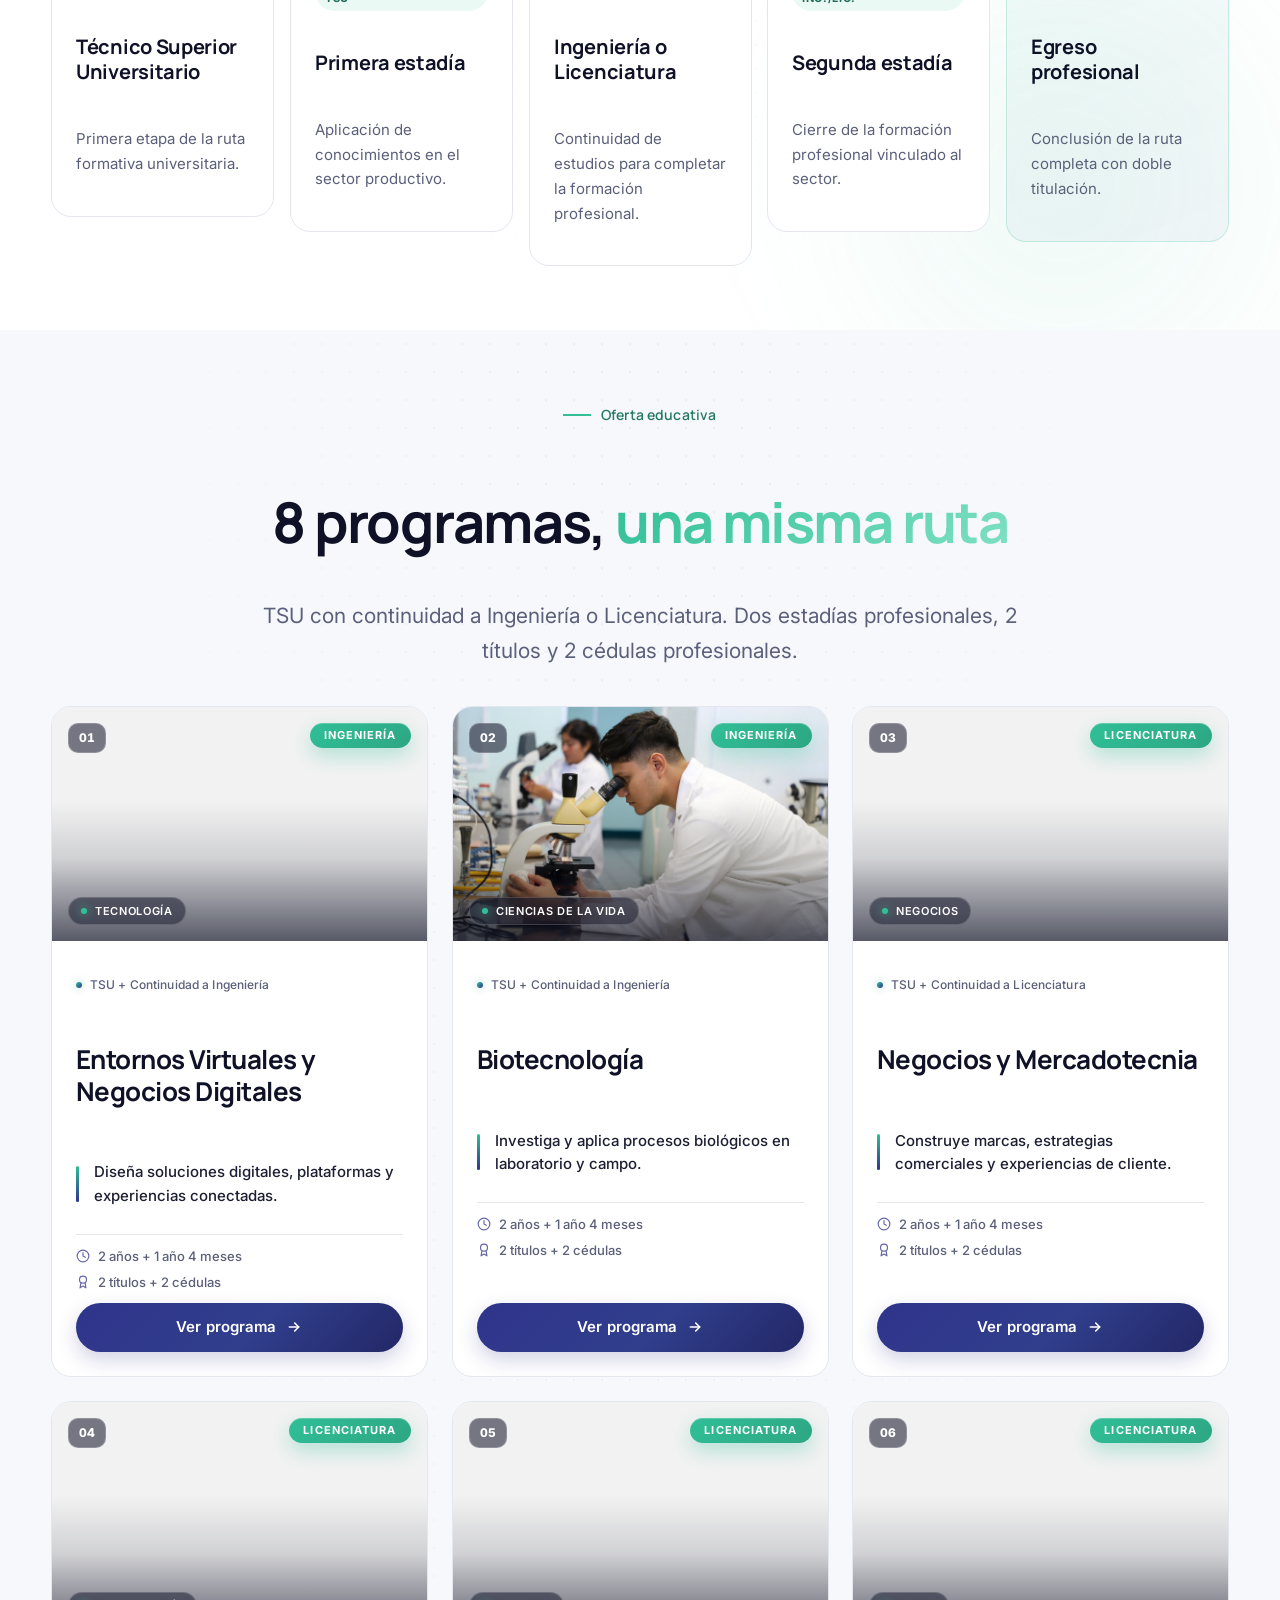
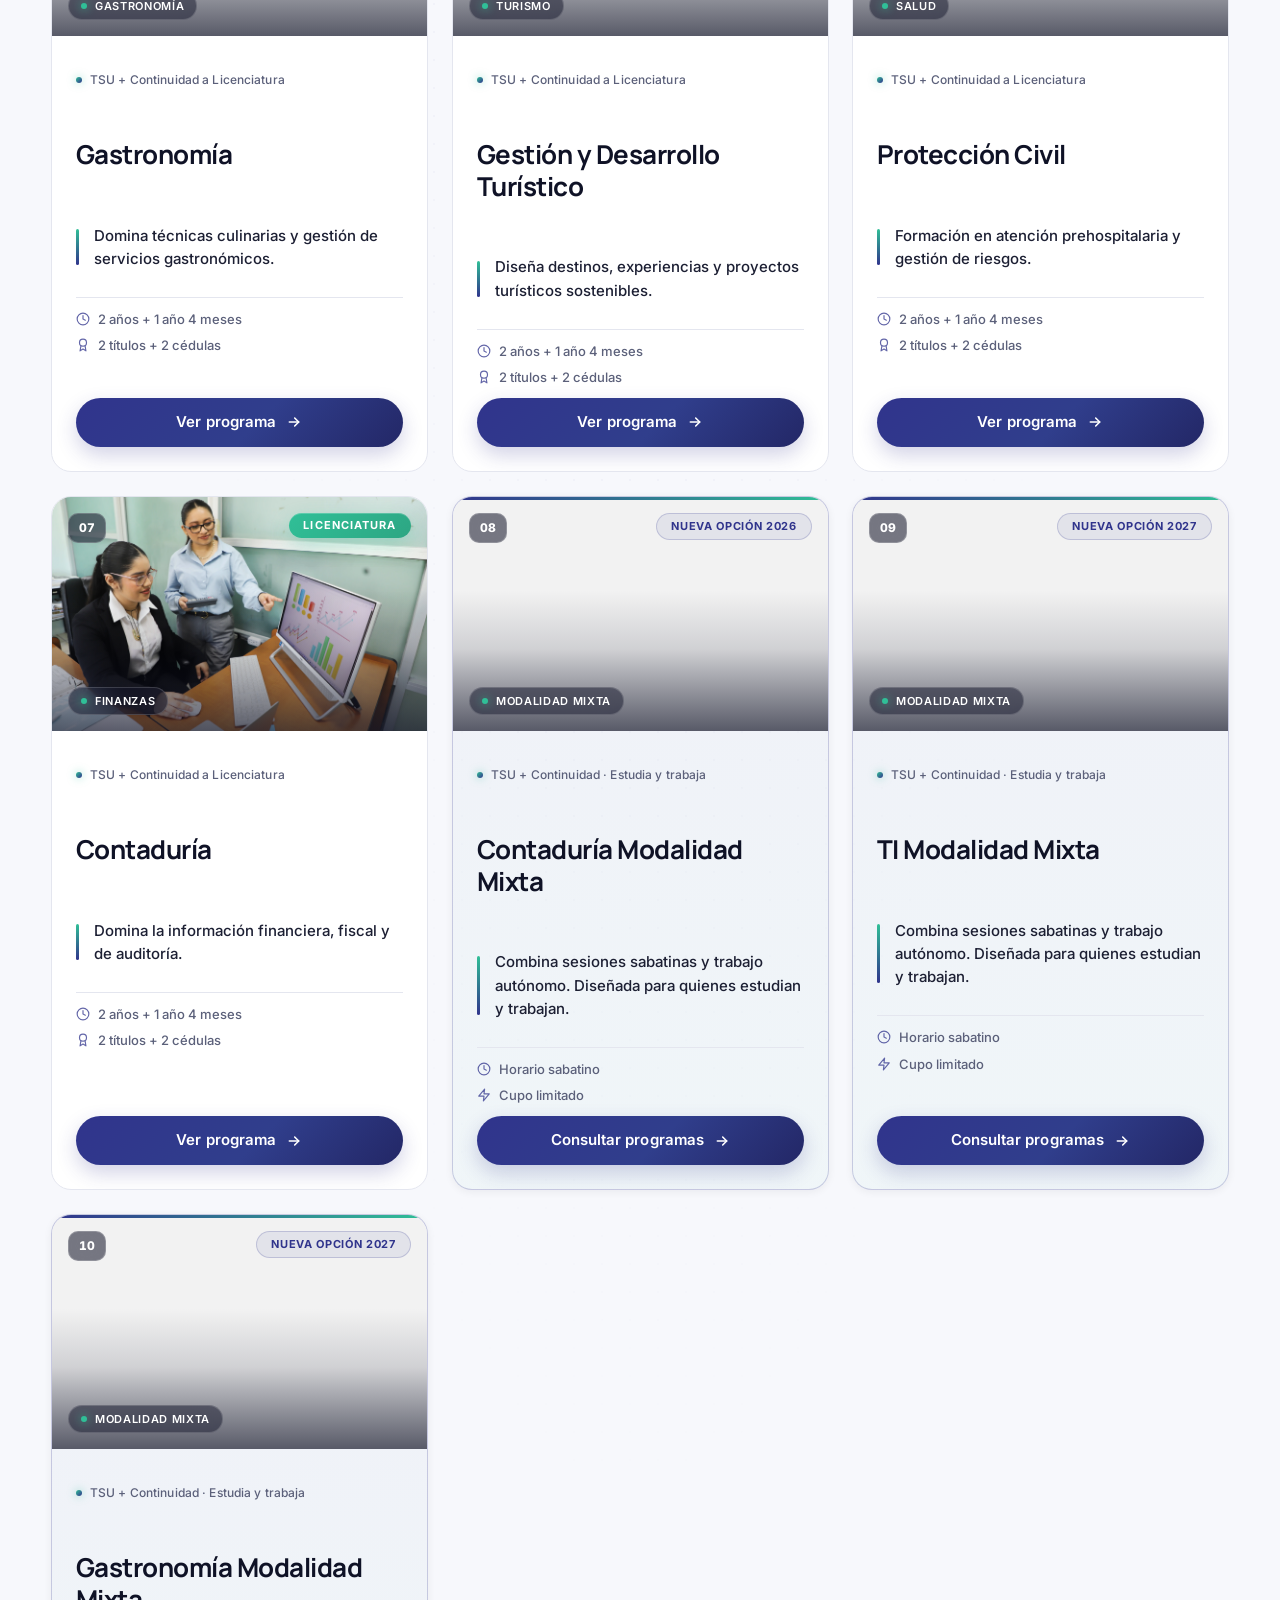
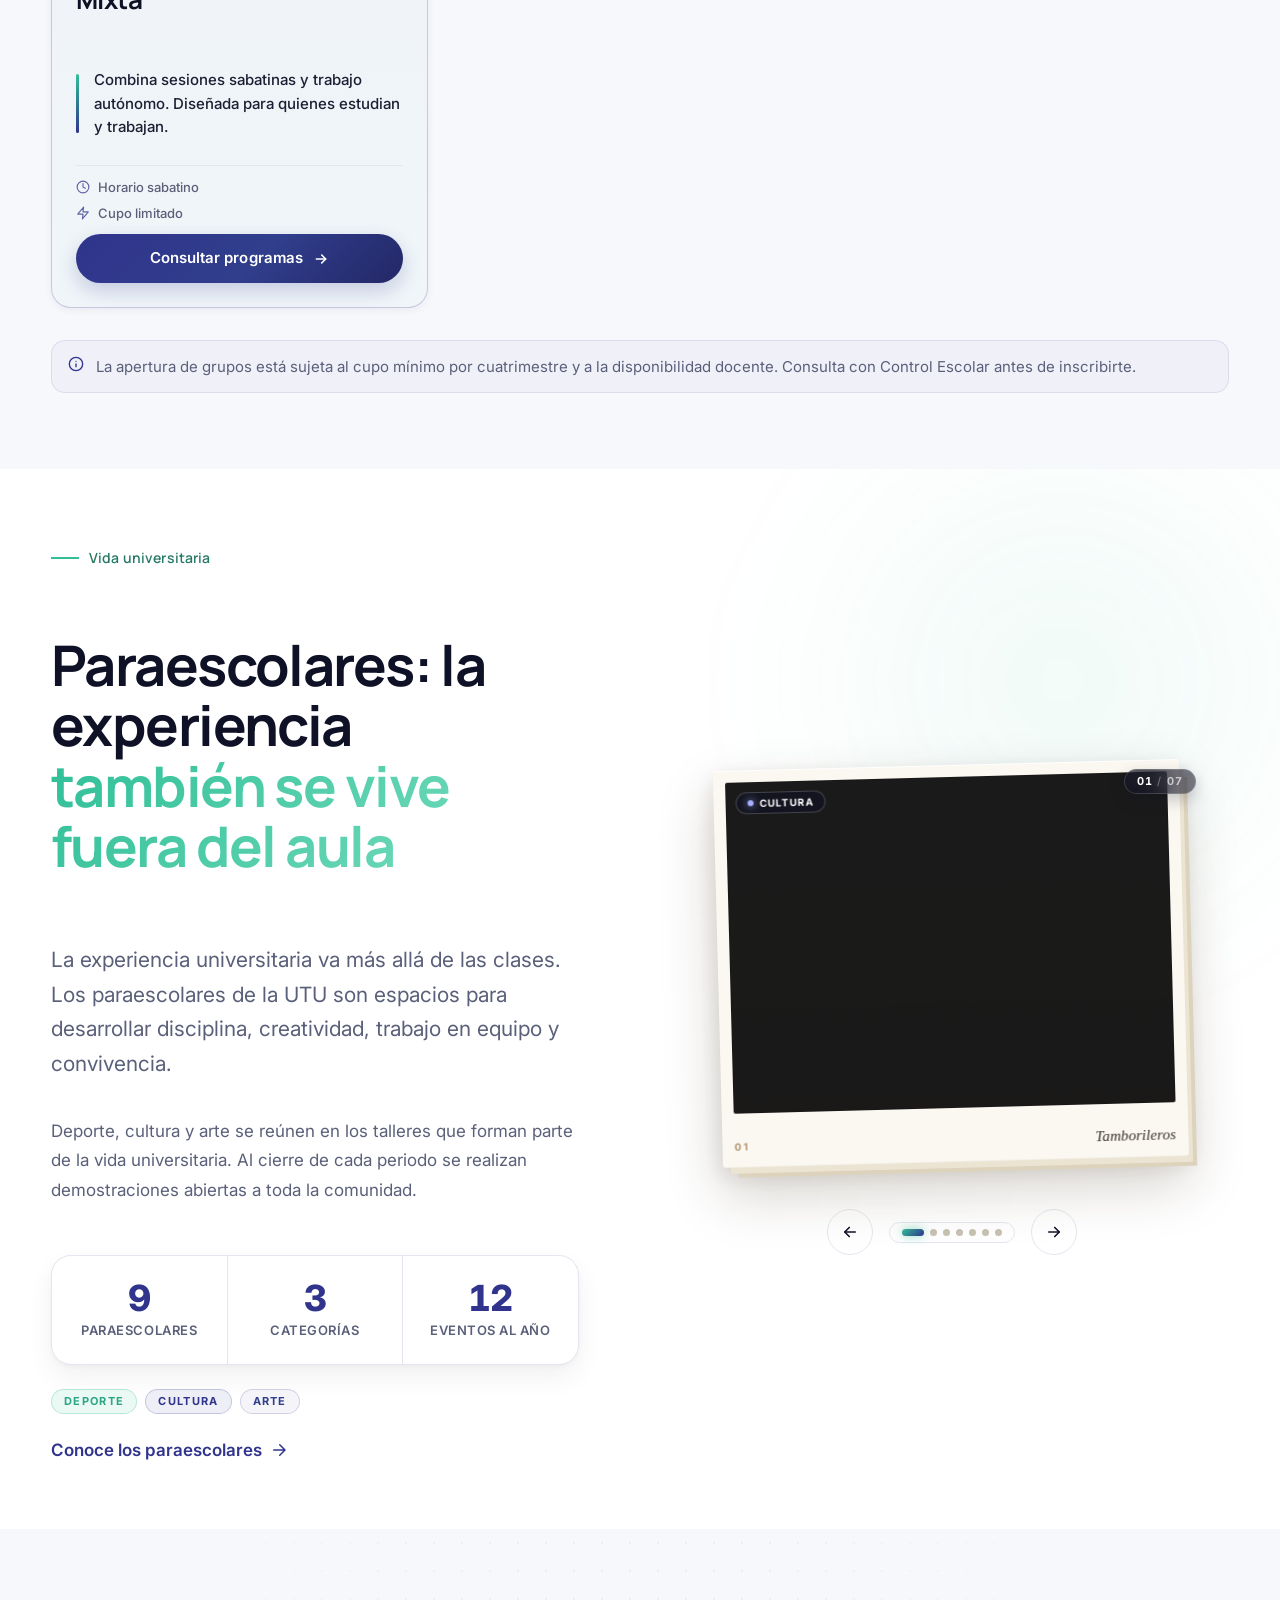
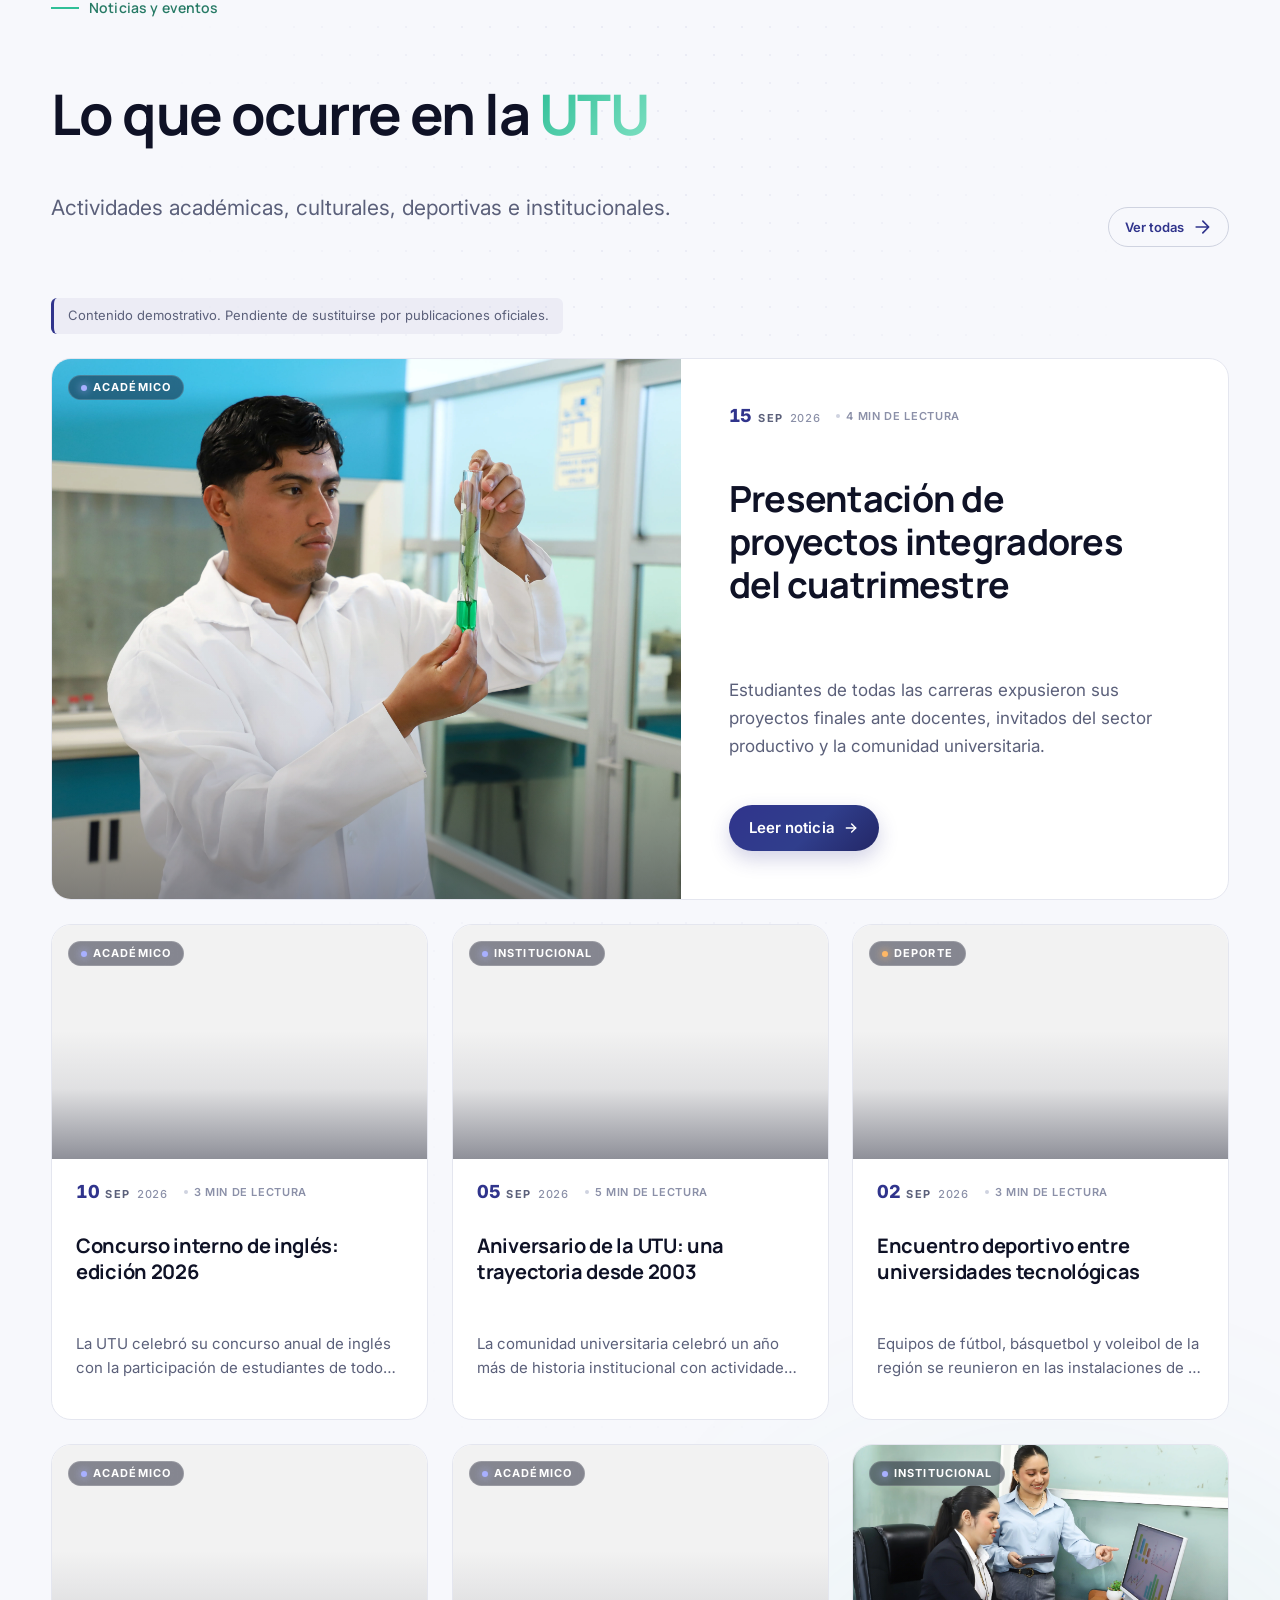
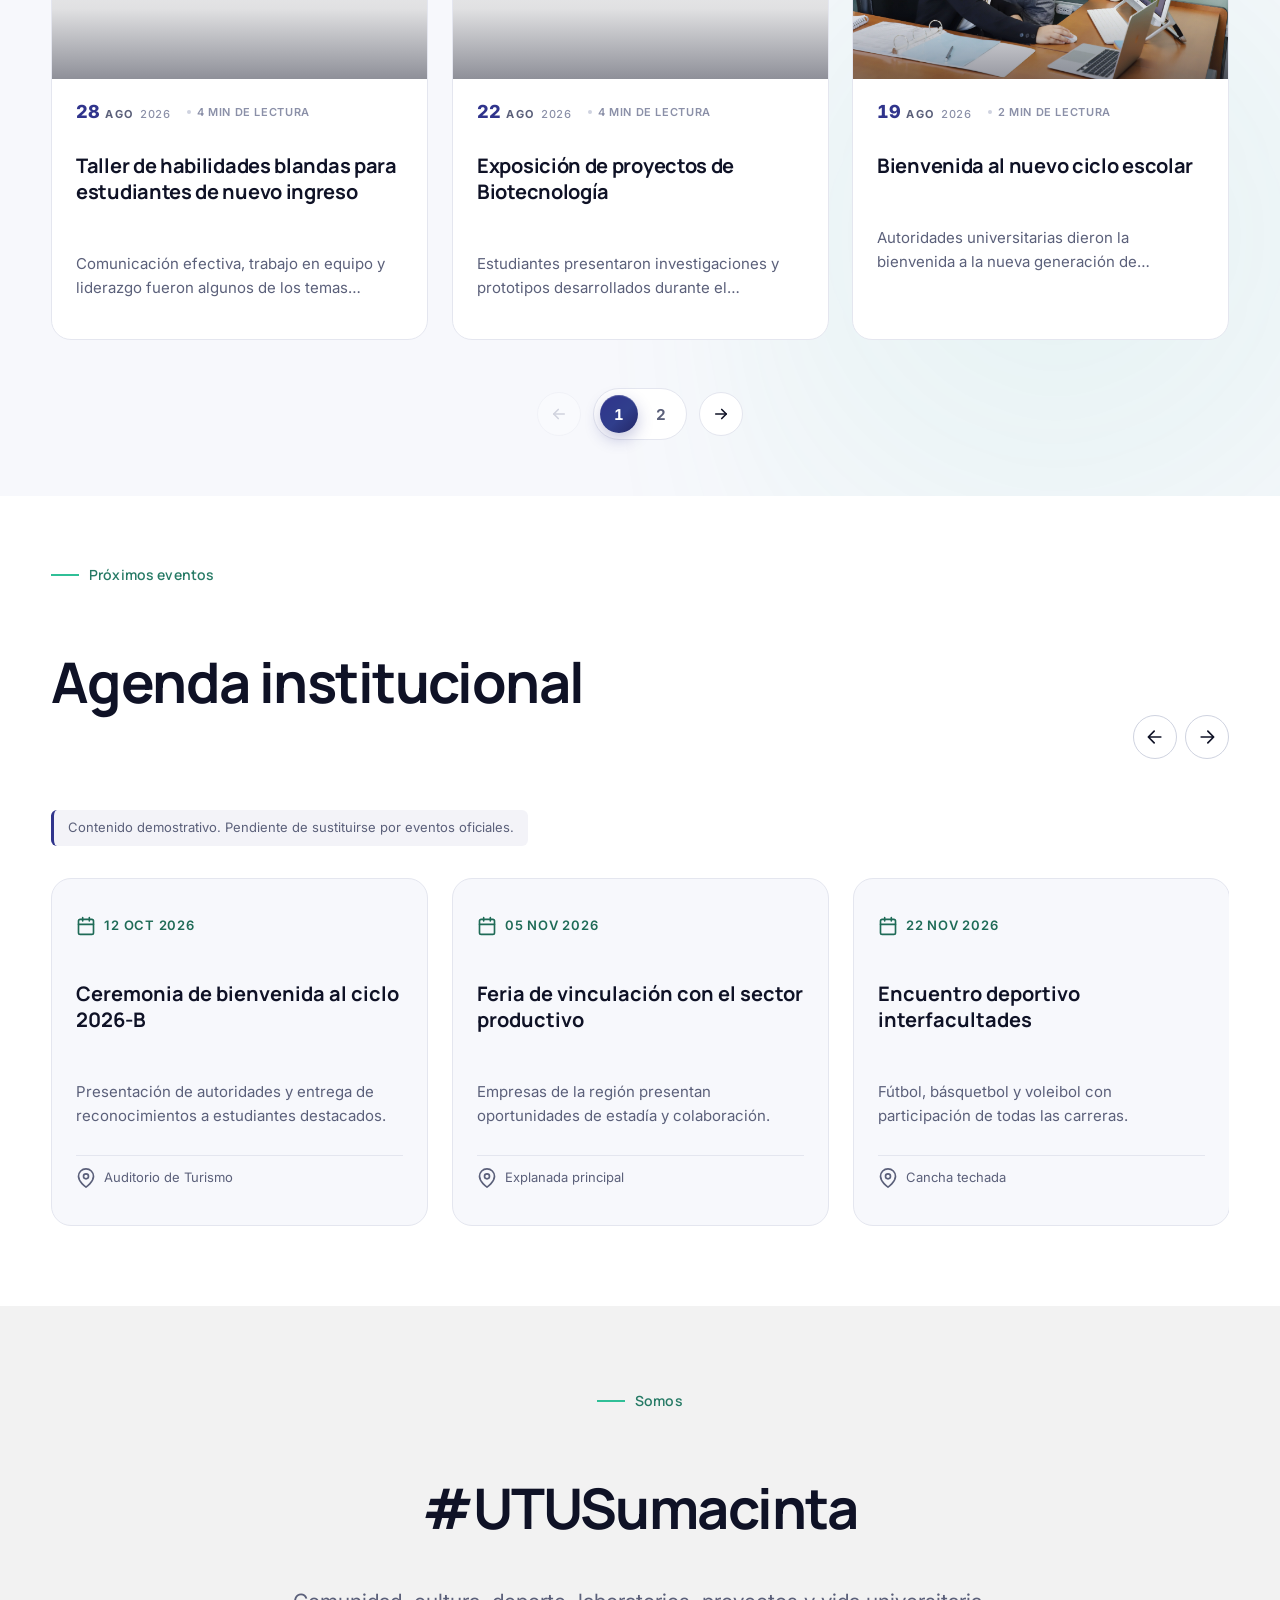
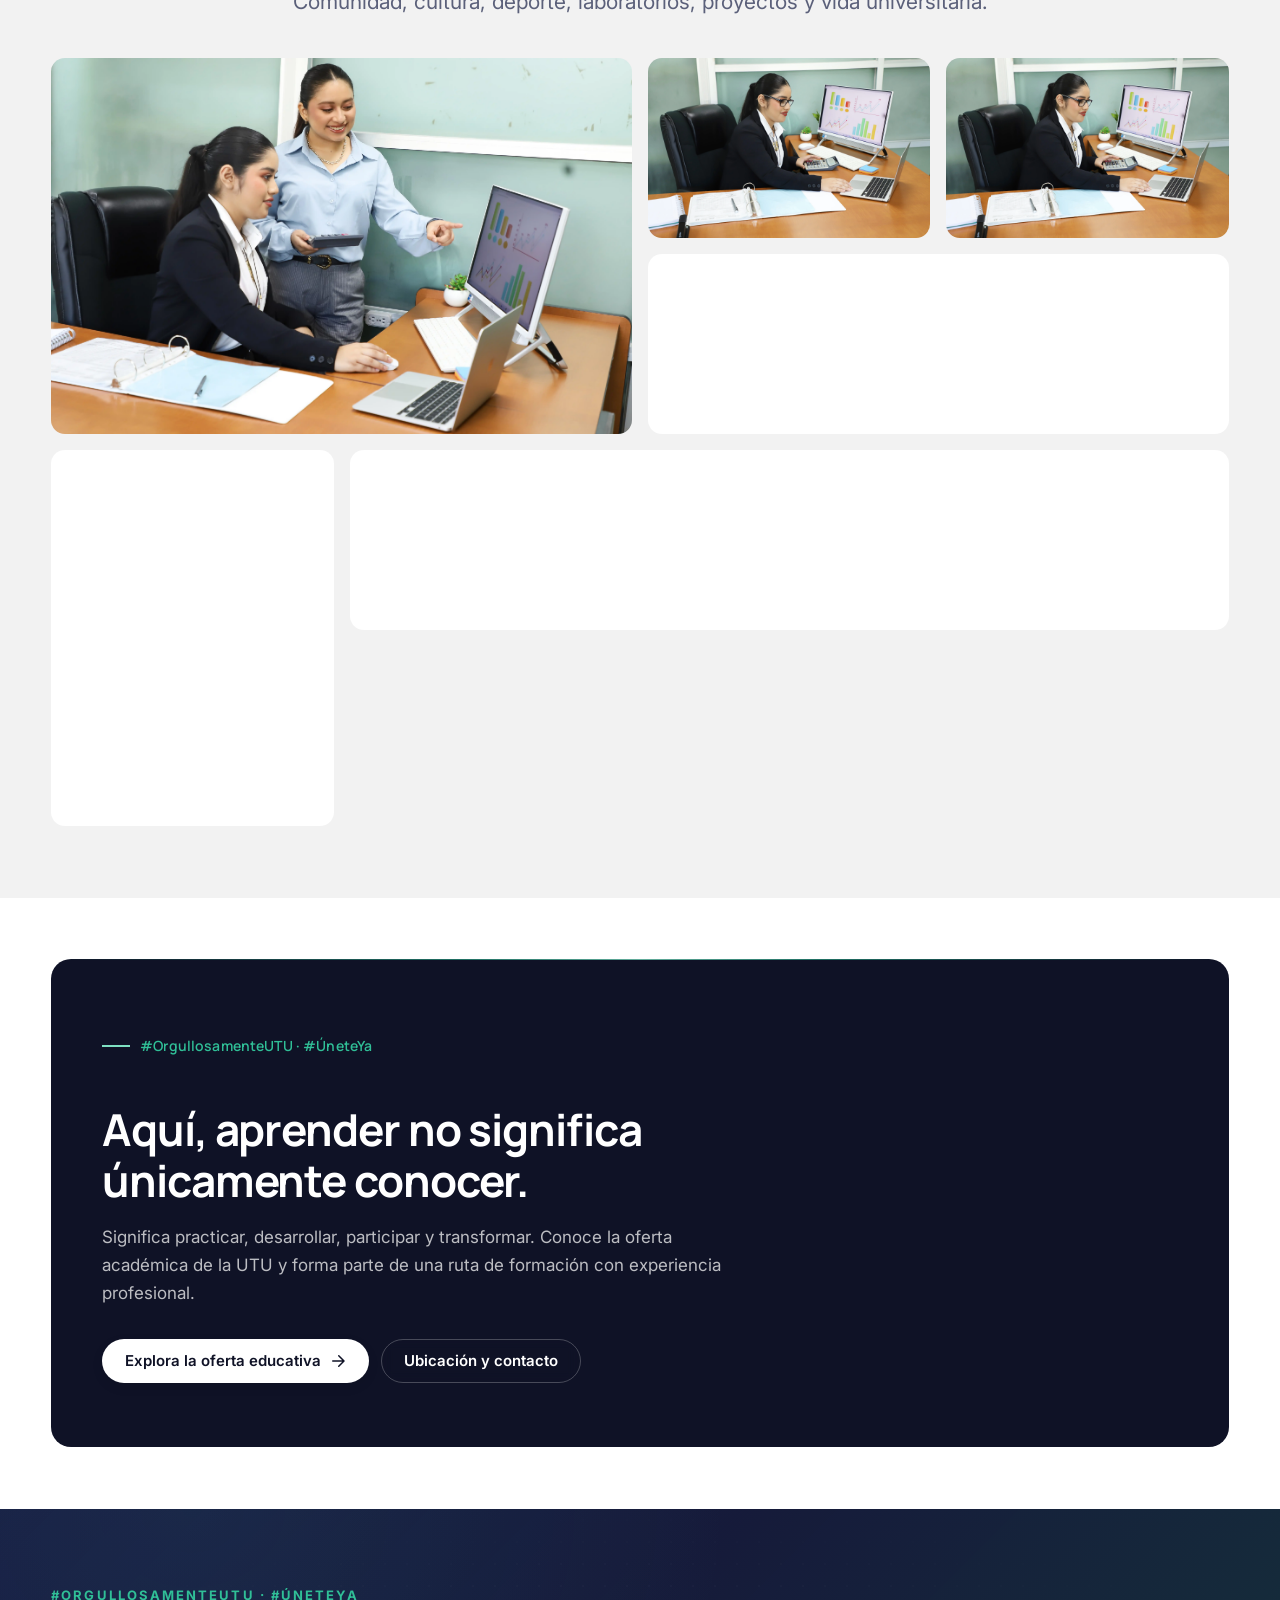
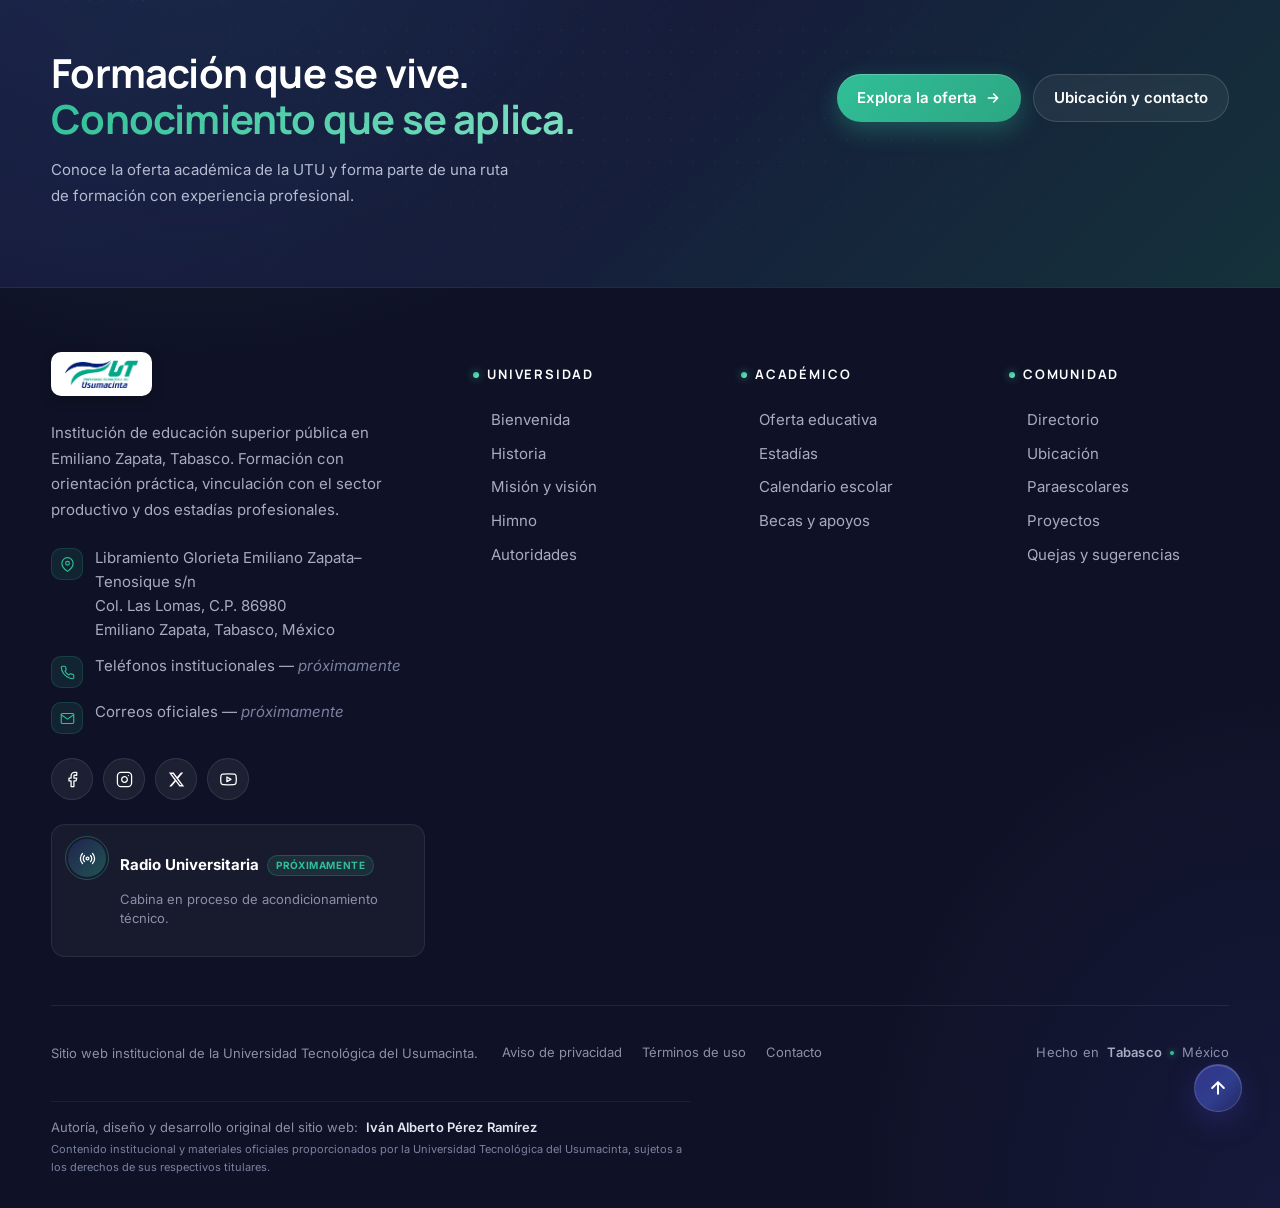
==== commit 7b05de0a: "feat(ui): refinamiento visual y tipográfico del portal UTU Introduce un sistema tipográfico de dos f" ====
--- a/index.html
+++ b/index.html
@@ -25,9 +25,9 @@
 
     <link rel="preconnect" href="https://fonts.googleapis.com">
     <link rel="preconnect" href="https://fonts.gstatic.com" crossorigin>
-    <link href="https://fonts.googleapis.com/css2?family=Inter:wght@400;500;600;700;800&display=swap" rel="stylesheet">
-
-    <!--  NUEVO: Preload de la imagen LCP del hero (primera diapositiva) -->
+    <link href="https://fonts.googleapis.com/css2?family=Inter:wght@400;500;600;700&family=Manrope:wght@600;700;800&display=swap" rel="stylesheet">
+
+    <!-- Preload de la imagen LCP del hero (primera diapositiva) -->
     <link rel="preload"
           as="image"
           href="/assets/images/hero/campus1.webp"
@@ -307,7 +307,7 @@
 
     <div data-component="footer"></div>
 
-    <!-- LIGHTBOX  -->
+    <!-- LIGHTBOX -->
     <div class="lightbox" data-lightbox hidden>
         <div class="lightbox__backdrop" data-lightbox-close></div>
         <div class="lightbox__panel" role="dialog" aria-modal="true" aria-label="Visor de imágenes">
--- a/css/variables.css
+++ b/css/variables.css
@@ -1,12 +1,5 @@
 /* ============================================================
    variables.css — Design tokens UTU
-   ------------------------------------------------------------
-   · Hero: usa svh (small viewport height) para garantizar que
-     el contenido siempre quepa en el área visible del navegador
-     móvil (las barras del navegador ya no recortan el fondo).
-   · Fallback a vh para navegadores antiguos.
-   · Sin min-height forzado: el hero se ajusta al espacio
-     disponible en pantallas bajas (landscape móvil).
    ============================================================ */
 
 :root {
@@ -17,7 +10,7 @@
     --color-secondary:      #30BF97;
     --color-secondary-dark: #2DA683;
 
-    /* ---------- Colores exactos del logo (para texto de marca) ---------- */
+    /* ---------- Colores exactos del logo ---------- */
     --color-logo-blue:  #0D378C;
     --color-logo-green: #078C5B;
 
@@ -32,12 +25,17 @@
     --color-border:         #E4E6EF;
     --color-border-strong:  #CFD3E0;
 
+    /* ---------- Acentos textuales accesibles ---------- */
+    --color-accent-text:    #267A65;
+    --color-accent-strong:  #1F6B57;
+
     /* ---------- Gradientes ---------- */
     --gradient-primary: linear-gradient(135deg, #30348C 0%, #303E8C 55%, #232766 100%);
     --gradient-accent:  linear-gradient(135deg, #30BF97 0%, #2DA683 100%);
 
     /* ---------- Tipografía ---------- */
     --font-sans: Inter, -apple-system, BlinkMacSystemFont, "Segoe UI", Roboto, Helvetica, Arial, sans-serif;
+    --font-display: "Manrope", Inter, -apple-system, BlinkMacSystemFont, "Segoe UI", Roboto, Helvetica, Arial, sans-serif;
 
     --fs-xs:   clamp(0.75rem,  0.72rem + 0.15vw, 0.8125rem);
     --fs-sm:   clamp(0.875rem, 0.85rem + 0.20vw, 0.9375rem);
@@ -96,14 +94,6 @@
     /* ---------- Alturas útiles ---------- */
     --header-h: 68px;
 
-    /* Hero: altura exacta = viewport visible − header.
-       · svh (small viewport height) reserva el espacio de las
-         barras del navegador móvil. Es lo más estable.
-       · Fallback a vh para navegadores antiguos.
-       · Sin min-height forzado: el hero se ajusta al espacio
-         disponible en pantallas bajas (landscape móvil) y el
-         contenido interno se adapta con las media queries de
-         altura definidas en home.css. */
     --hero-h: calc(100vh  - var(--header-h));
     --hero-h: calc(100svh - var(--header-h));
 }
@@ -116,7 +106,6 @@
     }
 }
 
-/* Respeta la preferencia de movimiento reducido del sistema */
 @media (prefers-reduced-motion: reduce) {
     :root {
         --t-fast: 0.01ms;
--- a/css/main.css
+++ b/css/main.css
@@ -10,6 +10,26 @@
     overflow-x: hidden;
 }
 
+/* ---------- Sistema tipográfico editorial ---------- */
+h1, h2, h3, h4, h5, h6,
+.hero__title,
+.section__title,
+.page-hero__title,
+.cta__title,
+.card__title,
+.pillar__title,
+.route__title,
+.program-card__title,
+.news-card__title,
+.events__title,
+.welcome-hero__title,
+.welcome-identity__title,
+.welcome-rector__title,
+.welcome-stats__title {
+    font-family: var(--font-display);
+    font-feature-settings: "ss01" on, "cv11" on;
+}
+
 /* ---------- Contenedor ---------- */
 .container {
     width: 100%;
@@ -20,10 +40,17 @@
 .container--narrow { max-width: var(--container-narrow); }
 
 /* ---------- Secciones ---------- */
-.section { padding-block: var(--space-3xl); position: relative; }
+.section {
+    padding-block: clamp(3rem, 2.25rem + 2vw, 4rem);
+    position: relative;
+    scroll-margin-top: calc(var(--header-h) + 1rem);
+}
 .section--alt { background-color: var(--color-background); }
 
-.section__head { max-width: 780px; margin-bottom: var(--space-2xl); }
+.section__head {
+    max-width: 780px;
+    margin-bottom: clamp(1.75rem, 1.2rem + 1.5vw, 2.5rem);
+}
 .section__head--center { margin-inline: auto; text-align: center; }
 .section__head--row {
     display: flex;
@@ -45,65 +72,61 @@
     font-size: clamp(2rem, 1.4rem + 2.8vw, 3.5rem);
     letter-spacing: -.028em;
     color: var(--color-ink);
-    font-weight: 800;
-    line-height: 1.06;
+    font-weight: 700;
+    line-height: 1.08;
 }
 
 .section__lead {
-    margin-top: var(--space-lg);
+    margin-top: clamp(1rem, 0.85rem + 0.5vw, 1.25rem);
     font-size: clamp(1.0625rem, 1rem + 0.55vw, 1.3125rem);
     color: var(--color-muted);
     max-width: 62ch;
-    line-height: 1.6;
+    line-height: 1.65;
     font-weight: 400;
 }
 .section__lead--center { margin-inline: auto; }
 
-/* ---------- Eyebrow ---------- */
+/* ---------- Eyebrow editorial ---------- */
 .eyebrow {
     display: inline-flex;
     align-items: center;
-    gap: .5rem;
-    padding: .4375rem .9375rem .4375rem .75rem;
-    background: linear-gradient(135deg,
-        rgba(48,52,140,.07) 0%,
-        rgba(48,191,151,.08) 100%);
-    border: 1px solid rgba(48,52,140,.14);
-    border-radius: var(--radius-pill);
-    font-size: var(--fs-xs);
-    font-weight: 700;
-    letter-spacing: .16em;
-    text-transform: uppercase;
-    color: var(--color-primary);
-    margin-bottom: var(--space-lg);
-    line-height: 1;
-}
+    gap: 0.625rem;
+    padding: 0;
+    background: none;
+    border: 0;
+    border-radius: 0;
+    font-family: var(--font-display);
+    font-size: clamp(0.8125rem, 0.78rem + 0.15vw, 0.875rem);
+    font-weight: 600;
+    letter-spacing: 0.01em;
+    line-height: 1.35;
+    text-transform: none;
+    color: var(--color-accent-text);
+    margin-bottom: clamp(1rem, 0.8rem + 0.6vw, 1.5rem);
+}
+
 .eyebrow::before {
     content: "";
-    width: 6px;
-    height: 6px;
-    border-radius: 50%;
-    background: linear-gradient(135deg, var(--color-primary), var(--color-secondary));
-    box-shadow: 0 0 10px rgba(48,191,151,.65);
+    display: inline-block;
+    width: 28px;
+    height: 2px;
+    border-radius: 0;
+    background: var(--color-secondary);
+    box-shadow: none;
     flex-shrink: 0;
-    animation: eyebrowPulse 2.4s ease-in-out infinite;
-}
-@keyframes eyebrowPulse {
-    0%, 100% { transform: scale(1);   opacity: 1;   }
-    50%      { transform: scale(.75); opacity: .65; }
-}
-@media (prefers-reduced-motion: reduce) {
-    .eyebrow::before { animation: none; }
-}
-
-.eyebrow--on-dark {
-    background: rgba(48,191,151,.12);
-    border-color: rgba(48,191,151,.30);
+    animation: none;
+}
+
+.eyebrow--on-dark,
+.cta .eyebrow--on-dark {
+    background: none;
+    border: 0;
     color: #7EE0C2;
 }
 .eyebrow--on-dark::before {
-    background: linear-gradient(135deg, #7EE0C2, #30BF97);
-    box-shadow: 0 0 12px rgba(126,224,194,.85);
+    background: #7EE0C2;
+    box-shadow: none;
+    animation: none;
 }
 
 /* ---------- Tipografía auxiliar ---------- */
@@ -117,8 +140,8 @@
 .text-muted {
     color: var(--color-muted);
     max-width: 65ch;
-    margin-top: var(--space-md);
-    line-height: 1.7;
+    margin-top: 0.875rem;
+    line-height: 1.75;
     font-size: var(--fs-base);
 }
 
@@ -147,10 +170,10 @@
 /* ---------- Scroll reveal ---------- */
 .reveal {
     opacity: 0;
-    transform: translateY(24px);
+    transform: translateY(18px);
     transition:
-        opacity .7s var(--ease-out),
-        transform .7s var(--ease-out);
+        opacity .6s var(--ease-out),
+        transform .6s var(--ease-out);
     transition-delay: var(--reveal-delay, 0ms);
     will-change: opacity, transform;
 }
@@ -161,12 +184,10 @@
     .reveal { opacity: 1; transform: none; transition: none; }
 }
 
-/* ---------- CTA (bloque oscuro compartido) ----------
-   Usado por home y bienvenida con la misma estructura.
-   Vive aquí para evitar duplicación entre páginas. */
+/* ---------- CTA (bloque oscuro compartido) ---------- */
 .section--cta {
     background-color: var(--color-surface);
-    padding-block: var(--space-3xl);
+    padding-block: clamp(3rem, 2.25rem + 2vw, 4rem);
 }
 
 .cta {
@@ -201,7 +222,6 @@
 .cta .eyebrow--on-dark {
     color: var(--color-secondary);
     margin-bottom: var(--space-sm);
-    letter-spacing: 0.14em;
 }
 
 .cta__title {
--- a/css/pages/home.css
+++ b/css/pages/home.css
@@ -1,24 +1,12 @@
 /* ============================================================
    home.css — Estilos específicos de la página principal
    ------------------------------------------------------------
-   Índice:
-     1. Hero / Carrusel (con svh)
-     2. Hero facts (tarjeta unificada desktop + móvil)
-     3. Presentación institucional (facts rediseñados)
-     4. Modelo 60/40
-     5. Ruta académica
-     6. Oferta educativa (programas)
-     7. Vida universitaria
-     8. Noticias y eventos
-     9. Próximos eventos
-    10. Collage
-    11. Animaciones de ambiente
-
-   El bloque CTA (.section--cta, .cta, …) vive en main.css
-   por ser compartido con la página de bienvenida.
-   El lightbox vive en lightbox.css.
-   Los estilos desktop del brand-text del header viven en
-   header.css.
+   Incluye integrado el refinamiento visual:
+   · Justificación editorial en intro.
+   · Image reveal de fotografía introductoria y galería vintage.
+   · Oferta educativa sin amarillos/naranjas.
+   · Grid 3 columnas (≥1024px) y 4 columnas (≥1600px).
+   · Ajuste de padding vertical por sección.
    ============================================================ */
 
 /* =========================================================
@@ -90,9 +78,9 @@
 
 .hero__title {
     font-size: var(--fs-hero);
-    font-weight: 700;
+    font-weight: 800;
     line-height: 1.05;
-    letter-spacing: -0.025em;
+    letter-spacing: -0.03em;
     color: #FFFFFF;
     margin-bottom: var(--space-md);
     text-shadow: 0 2px 24px rgba(15, 18, 38, 0.35);
@@ -308,7 +296,7 @@
 }
 
 /* =========================================================
-   2. HERO FACTS — tarjeta unificada (escritorio + móvil)
+   2. HERO FACTS
    ========================================================= */
 .hero__facts {
     position: relative;
@@ -381,6 +369,7 @@
 .section--intro {
     position: relative;
     overflow: hidden;
+    padding-block: clamp(3.5rem, 2.5rem + 2.5vw, 4.5rem);
 }
 .section--intro::before {
     content: "";
@@ -420,7 +409,32 @@
     color: transparent;
 }
 
-/* ---------- Facts rediseñados ---------- */
+/* Justificación editorial en escritorio */
+@media (min-width: 1024px) {
+    .section--intro .intro__text .section__lead,
+    .section--intro .intro__text .text-muted {
+        text-align: justify;
+        text-align-last: left;
+        hyphens: auto;
+        -webkit-hyphens: auto;
+        line-height: 1.75;
+    }
+    .section--intro .intro__text .text-muted {
+        margin-top: 0.75rem;
+    }
+}
+
+@media (max-width: 1023.98px) {
+    .section--intro .intro__text .section__lead,
+    .section--intro .intro__text .text-muted {
+        text-align: left;
+        text-align-last: auto;
+        hyphens: none;
+        -webkit-hyphens: none;
+    }
+}
+
+/* ---------- Facts ---------- */
 .intro__facts {
     list-style: none;
     margin: var(--space-xl) 0 0;
@@ -557,9 +571,23 @@
     width: 100%;
     height: 100%;
     object-fit: cover;
-    transition: transform 0.9s var(--ease-out);
-}
-.intro__media:hover img { transform: scale(1.04); }
+    transition:
+        transform 0.9s var(--ease-out),
+        opacity 0.7s var(--ease-out);
+}
+
+/* Image reveal de la fotografía introductoria */
+.js .intro__visual:not(.is-visible) .intro__media img {
+    opacity: 0;
+    transform: scale(0.985);
+}
+.js .intro__visual.is-visible .intro__media img {
+    opacity: 1;
+    transform: scale(1);
+}
+.js .intro__visual.is-visible .intro__media:hover img {
+    transform: scale(1.04);
+}
 
 .intro__badge {
     position: absolute;
@@ -1116,6 +1144,7 @@
     position: relative;
     overflow: hidden;
     background-color: var(--color-surface);
+    padding-block: clamp(3.5rem, 2.5rem + 2vw, 4rem);
 }
 .section--route::before {
     content: "";
@@ -1263,7 +1292,7 @@
     width: fit-content;
     padding: 0.25rem 0.625rem;
     background-color: rgba(48, 191, 151, 0.10);
-    color: var(--color-secondary-dark);
+    color: var(--color-accent-strong);
     border-radius: var(--radius-pill);
     font-size: 0.6875rem;
     font-weight: 700;
@@ -1403,6 +1432,7 @@
     position: relative;
     overflow: hidden;
     background-color: var(--color-surface-alt);
+    padding-block: clamp(3rem, 2.25rem + 2vw, 4rem);
 }
 .section--programs::before {
     content: "";
@@ -1439,7 +1469,7 @@
 @media (min-width: 1024px) {
     .programs__grid { grid-template-columns: repeat(3, 1fr); }
 }
-@media (min-width: 1200px) {
+@media (min-width: 1600px) {
     .programs__grid { grid-template-columns: repeat(4, 1fr); }
 }
 
@@ -1577,47 +1607,27 @@
     white-space: nowrap;
 }
 
+/* Insignia secundaria: modalidad mixta, dentro de identidad UTU */
 .program-card__level-badge--new {
-    background: linear-gradient(135deg, #FFB800 0%, #FF8F00 100%);
-    box-shadow:
-        0 8px 24px rgba(255, 160, 0, 0.40),
-        inset 0 1px 0 rgba(255, 255, 255, 0.40);
-    color: #FFFFFF;
-    overflow: hidden;
-    position: absolute;
-    padding-left: 0.75rem;
+    background: rgba(48, 52, 140, 0.08);
+    color: var(--color-primary);
+    border: 1px solid rgba(48, 52, 140, 0.20);
+    box-shadow: none;
+    letter-spacing: 0.06em;
+    font-weight: 700;
+    overflow: visible;
 }
 .program-card__level-badge--new::before {
-    content: "";
-    position: absolute;
-    inset: 0;
-    background: linear-gradient(120deg,
-        transparent 25%,
-        rgba(255, 255, 255, 0.45) 50%,
-        transparent 75%);
-    background-size: 200% 100%;
-    animation: newBadgeSweep 3.4s linear infinite;
-    border-radius: inherit;
-    pointer-events: none;
-}
-@keyframes newBadgeSweep {
-    0%   { background-position: 220% 0; }
-    100% { background-position: -120% 0; }
-}
-
+    display: none;
+    animation: none;
+}
+
+/* Elementos decorativos del card destacado que ya no se usan */
 .program-card__sparkle {
-    width: 13px;
-    height: 13px;
-    flex-shrink: 0;
-    animation: sparkleTwinkle 2.2s ease-in-out infinite;
-}
-@keyframes sparkleTwinkle {
-    0%, 100% { transform: scale(1)   rotate(0deg);   opacity: 1;   }
-    50%      { transform: scale(1.2) rotate(15deg); opacity: 0.85; }
-}
-@media (prefers-reduced-motion: reduce) {
-    .program-card__level-badge--new::before,
-    .program-card__sparkle { animation: none; }
+    display: none;
+}
+.confetti-bit {
+    display: none !important;
 }
 
 .program-card__area-badge {
@@ -1789,59 +1799,32 @@
 .program-card__cta-icon svg { width: 100%; height: 100%; }
 .program-card__cta:hover .program-card__cta-icon { transform: translateX(3px); }
 
+/* Card destacada: modalidad mixta con identidad UTU */
 .program-card--featured {
-    border: 1.5px solid transparent;
-    background:
-        linear-gradient(var(--color-surface), var(--color-surface)) padding-box,
-        linear-gradient(135deg, #FFB800 0%, #30BF97 50%, #30348C 100%) border-box;
-    box-shadow:
-        0 8px 24px rgba(255, 184, 0, 0.10),
-        0 2px 8px rgba(48, 191, 151, 0.08);
+    border: 1px solid rgba(48, 52, 140, 0.22);
+    background: linear-gradient(180deg,
+            rgba(48, 52, 140, 0.035) 0%,
+            rgba(48, 191, 151, 0.035) 100%);
+    box-shadow: var(--shadow-sm);
 }
 .program-card--featured::before {
-    background: linear-gradient(90deg, #FFB800 0%, #30BF97 100%);
+    background: linear-gradient(90deg, var(--color-primary), var(--color-secondary));
     transform: scaleX(1);
 }
 .program-card--featured:hover {
-    box-shadow:
-        0 28px 56px rgba(255, 160, 0, 0.18),
-        0 12px 28px rgba(48, 191, 151, 0.12);
-    transform: translateY(-8px);
+    transform: translateY(-6px);
+    box-shadow: var(--shadow-lg);
+    border-color: rgba(48, 52, 140, 0.28);
 }
 .program-card--featured .program-card__cta {
-    background: linear-gradient(135deg, #FF8F00 0%, #FFB800 100%);
-    box-shadow: 0 8px 20px rgba(255, 160, 0, 0.30);
+    background: var(--gradient-primary);
+    box-shadow: 0 8px 20px rgba(48, 52, 140, 0.22);
 }
 .program-card--featured .program-card__cta::before {
-    background: linear-gradient(135deg, #FFB800 0%, #FF8F00 100%);
-}
-
-.confetti-bit {
-    position: fixed;
-    top: 0;
-    left: 0;
-    width: 8px;
-    height: 8px;
-    border-radius: 2px;
-    pointer-events: none;
-    z-index: 9999;
-    animation: confettiFly var(--d, 1.2s) cubic-bezier(.15, .7, .4, 1) forwards;
-}
-@keyframes confettiFly {
-    0% {
-        transform: translate(0, 0) rotate(0deg) scale(1);
-        opacity: 1;
-    }
-    100% {
-        transform:
-            translate(var(--x, 0), var(--y, 0))
-            rotate(var(--r, 360deg))
-            scale(0.6);
-        opacity: 0;
-    }
-}
-@media (prefers-reduced-motion: reduce) {
-    .confetti-bit { display: none; }
+    background: var(--gradient-accent);
+}
+.program-card--featured .program-card__cta:hover {
+    box-shadow: 0 12px 28px rgba(48, 191, 151, 0.28);
 }
 
 @media (max-width: 767px) {
@@ -1878,6 +1861,7 @@
     position: relative;
     overflow: hidden;
     background-color: var(--color-surface);
+    padding-block: clamp(3.5rem, 2.5rem + 2vw, 4.5rem);
 }
 .section--life::before {
     content: "";
@@ -2107,6 +2091,17 @@
     width: 100%;
     height: 100%;
     object-fit: cover;
+    transition: opacity 0.7s var(--ease-out), transform 0.7s var(--ease-out);
+}
+
+/* Image reveal de la galería vintage (solo primera foto) */
+.js .vintage:not(.is-visible) .vintage__slide.is-active .vintage__photo img {
+    opacity: 0;
+    transform: scale(0.985);
+}
+.js .vintage.is-visible .vintage__slide.is-active .vintage__photo img {
+    opacity: 1;
+    transform: scale(1);
 }
 
 .vintage__cat {
@@ -2329,15 +2324,22 @@
         transition: none !important;
     }
     .vintage__slide.is-active { transform: rotate(-1.5deg); }
+    .js .vintage:not(.is-visible) .vintage__slide.is-active .vintage__photo img,
+    .js .vintage.is-visible .vintage__slide.is-active .vintage__photo img {
+        opacity: 1;
+        transform: none;
+        transition: none;
+    }
 }
 
 /* =========================================================
-   8. NOTICIAS Y EVENTOS
+   8. NOTICIAS
    ========================================================= */
 .section--news {
     position: relative;
     overflow: hidden;
     background-color: var(--color-surface-alt);
+    padding-block: clamp(3rem, 2.25rem + 2vw, 3.5rem);
 }
 .section--news::before {
     content: "";
@@ -2822,6 +2824,7 @@
 .section--events {
     background-color: var(--color-surface);
     overflow: hidden;
+    padding-block: clamp(3rem, 2.25rem + 2vw, 3.5rem);
 }
 
 .events__controls {
@@ -2905,7 +2908,7 @@
     font-weight: 600;
     letter-spacing: 0.06em;
     text-transform: uppercase;
-    color: var(--color-secondary-dark);
+    color: var(--color-accent-strong);
 }
 .events__title {
     font-size: var(--fs-lg);
@@ -2932,7 +2935,10 @@
 /* =========================================================
    10. COLLAGE / COMUNIDAD
    ========================================================= */
-.section--community { background-color: var(--color-background); }
+.section--community {
+    background-color: var(--color-background);
+    padding-block: clamp(4rem, 3rem + 2.5vw, 4.5rem);
+}
 
 .collage {
     display: grid;
@@ -2990,7 +2996,7 @@
 }
 
 /* =========================================================
-   11. ANIMACIONES DE AMBIENTE — sutiles, no botones
+   11. ANIMACIONES DE AMBIENTE
    ========================================================= */
 .intro__decor-blob {
     animation: blobFloat 9s ease-in-out infinite;
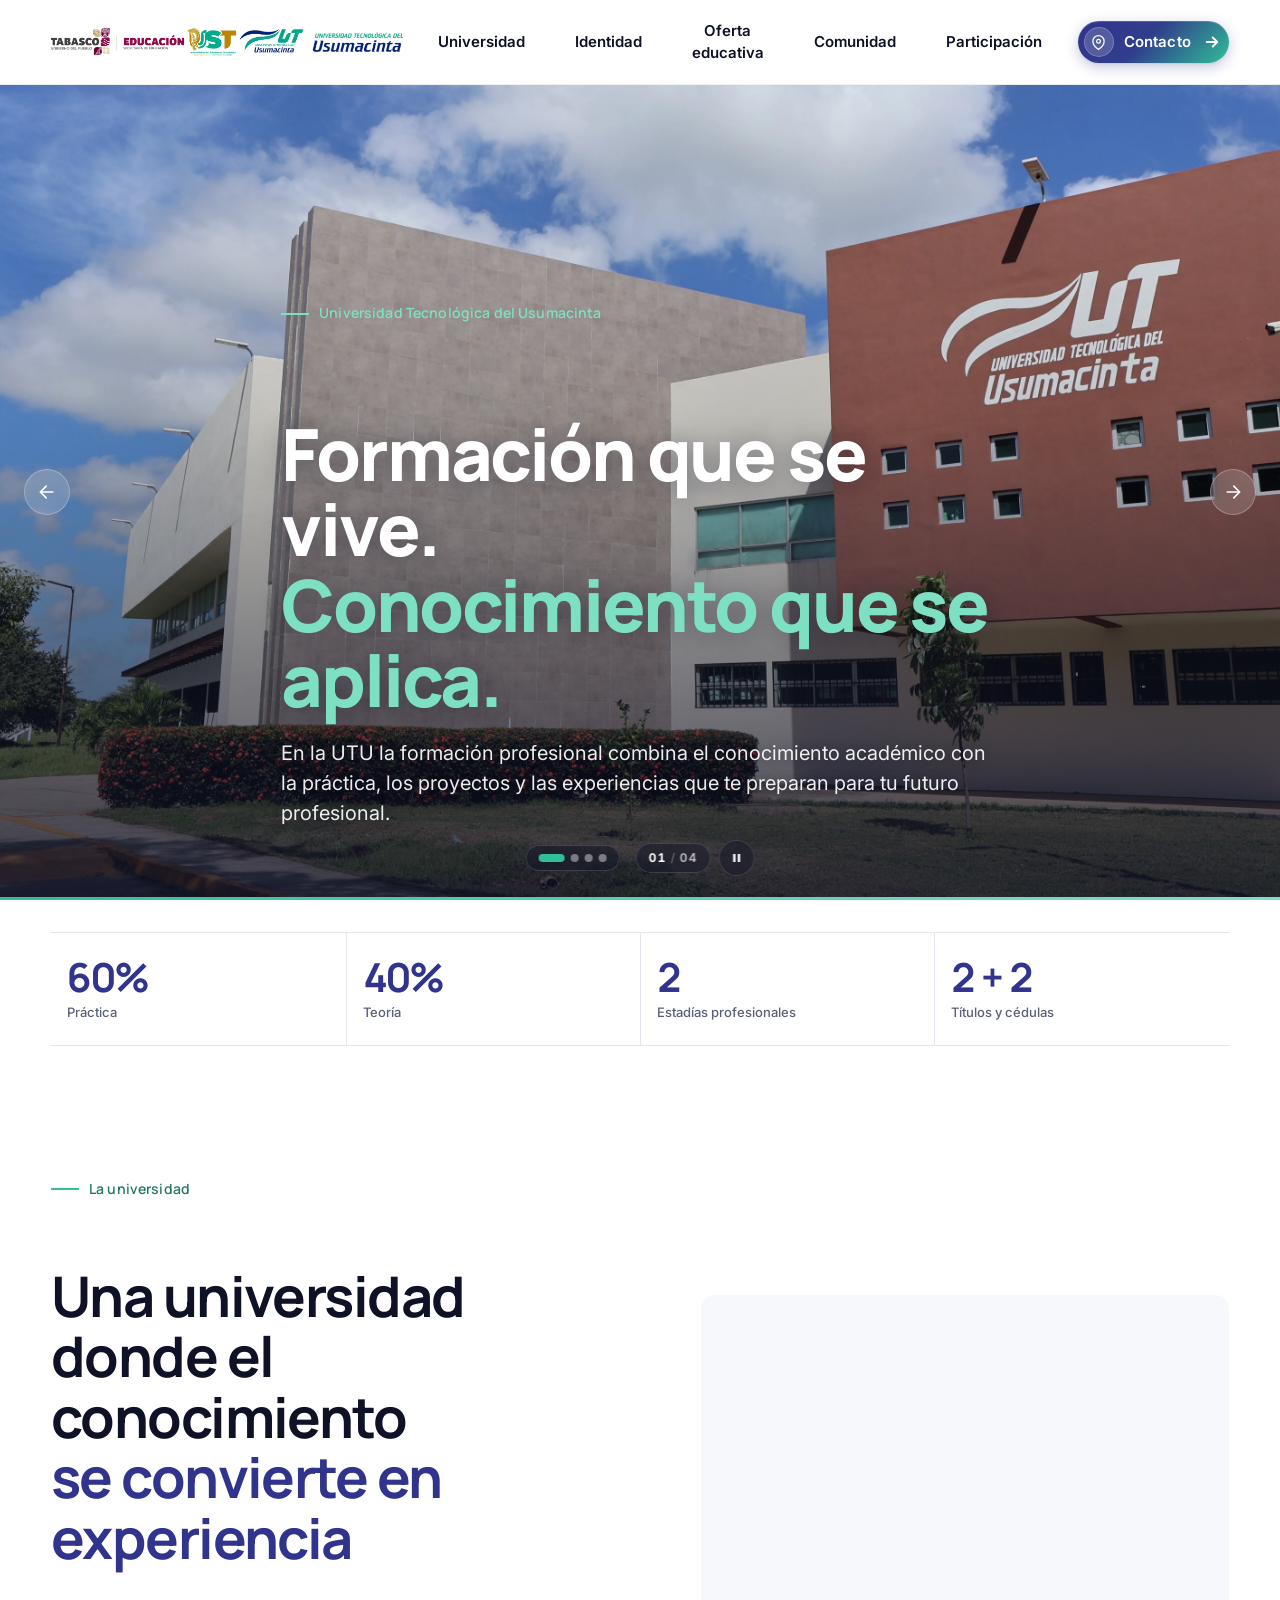
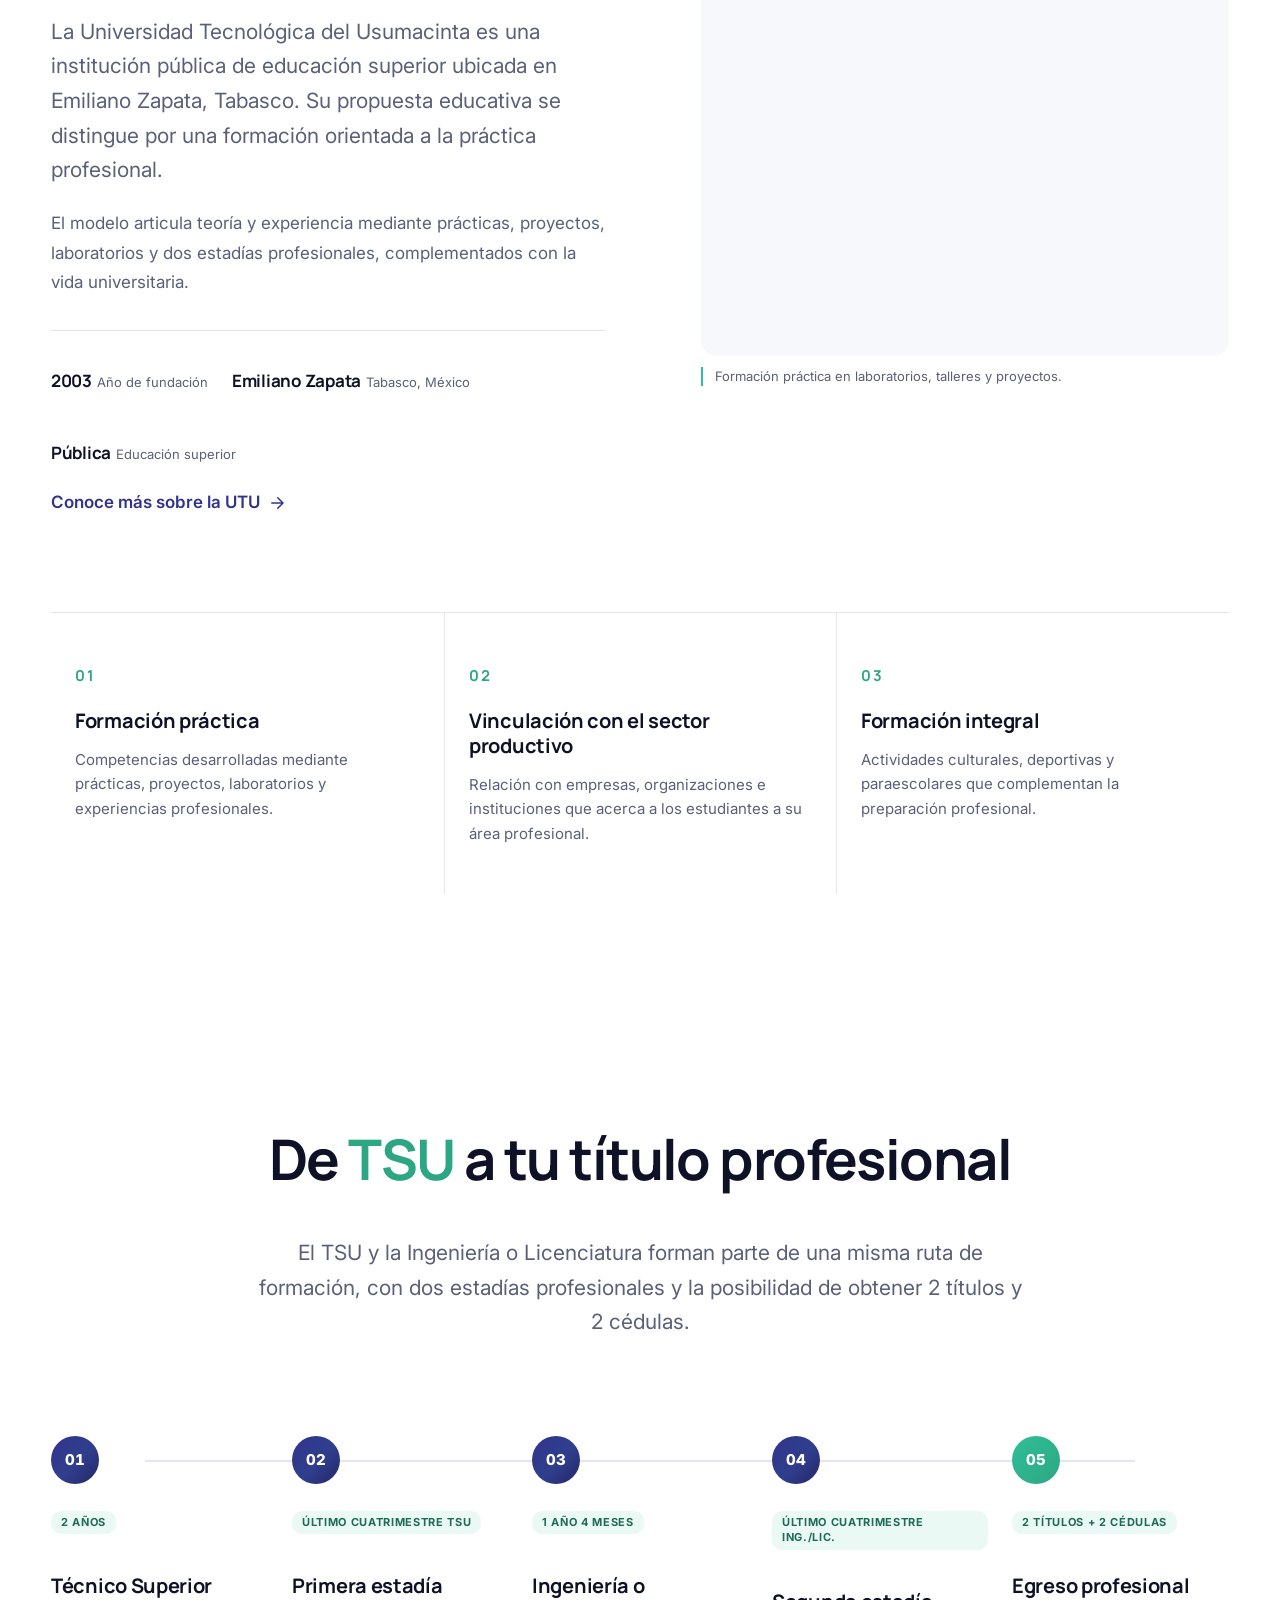
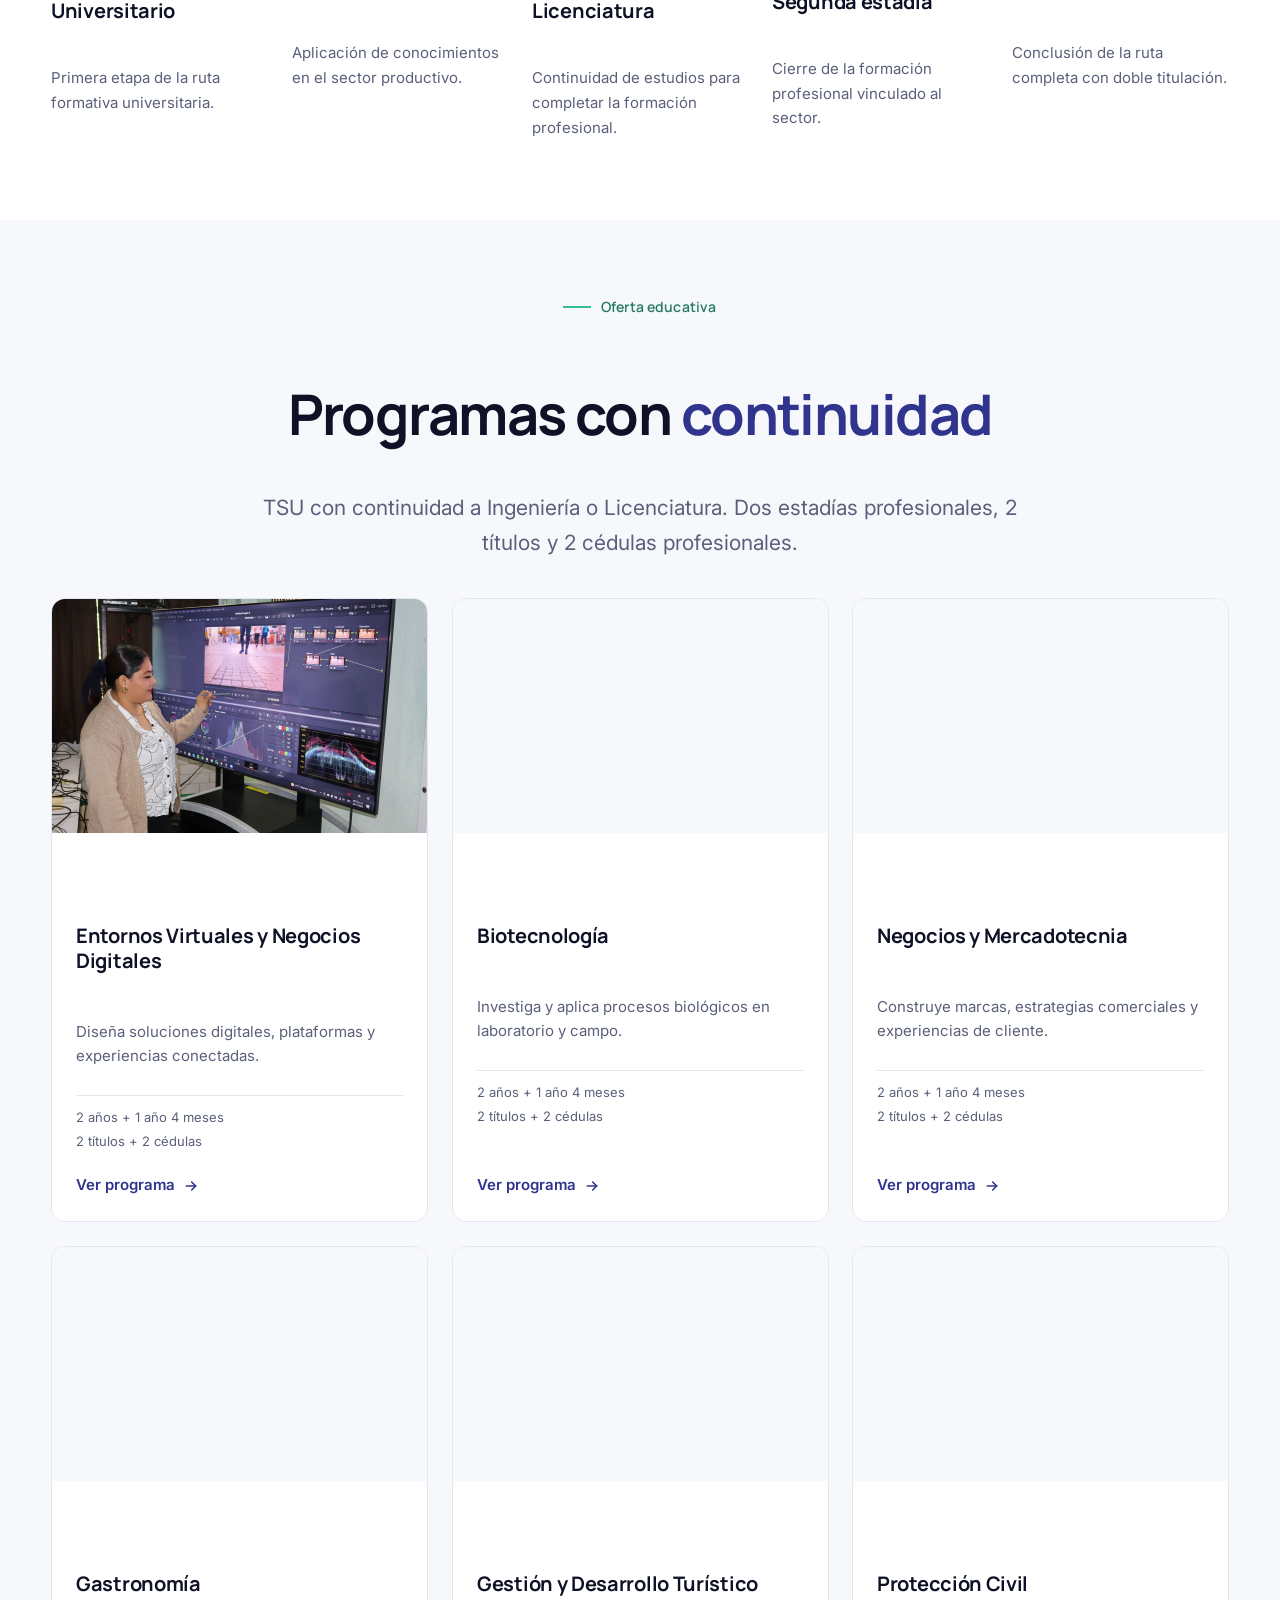
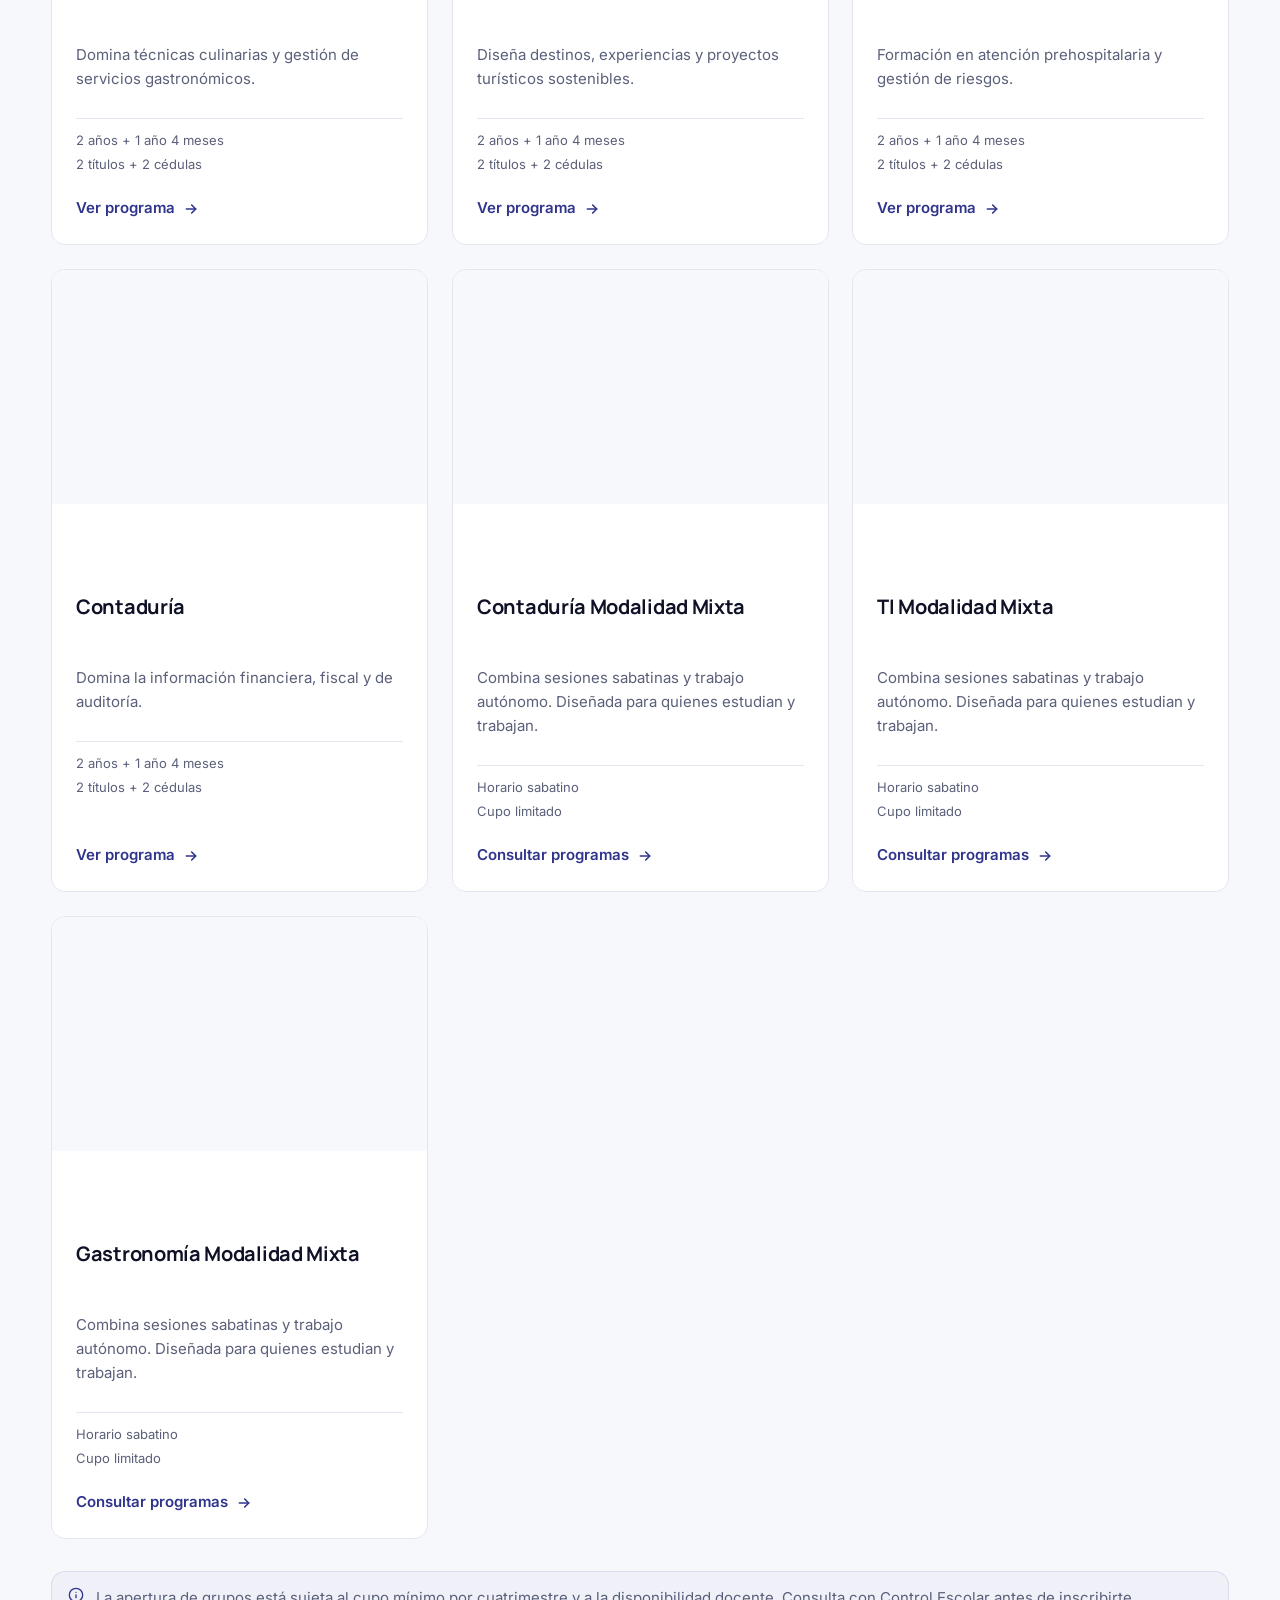
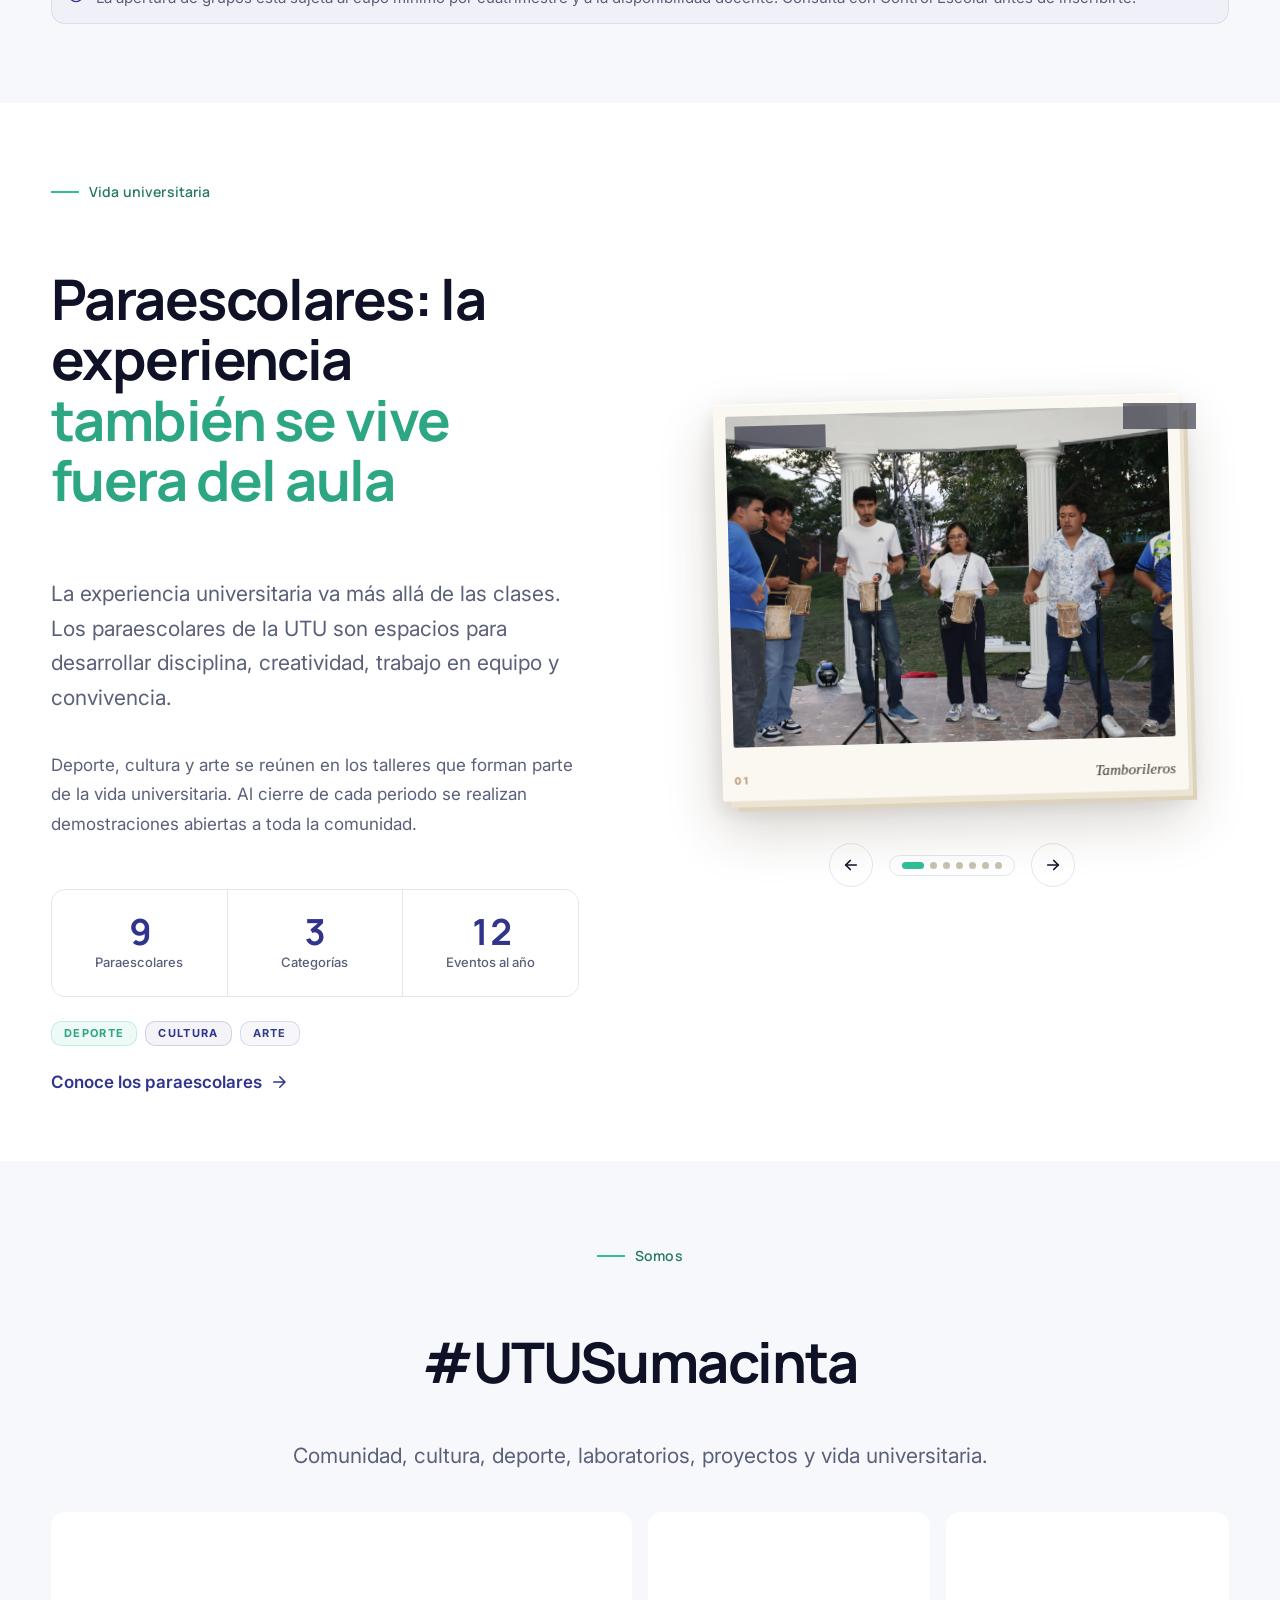
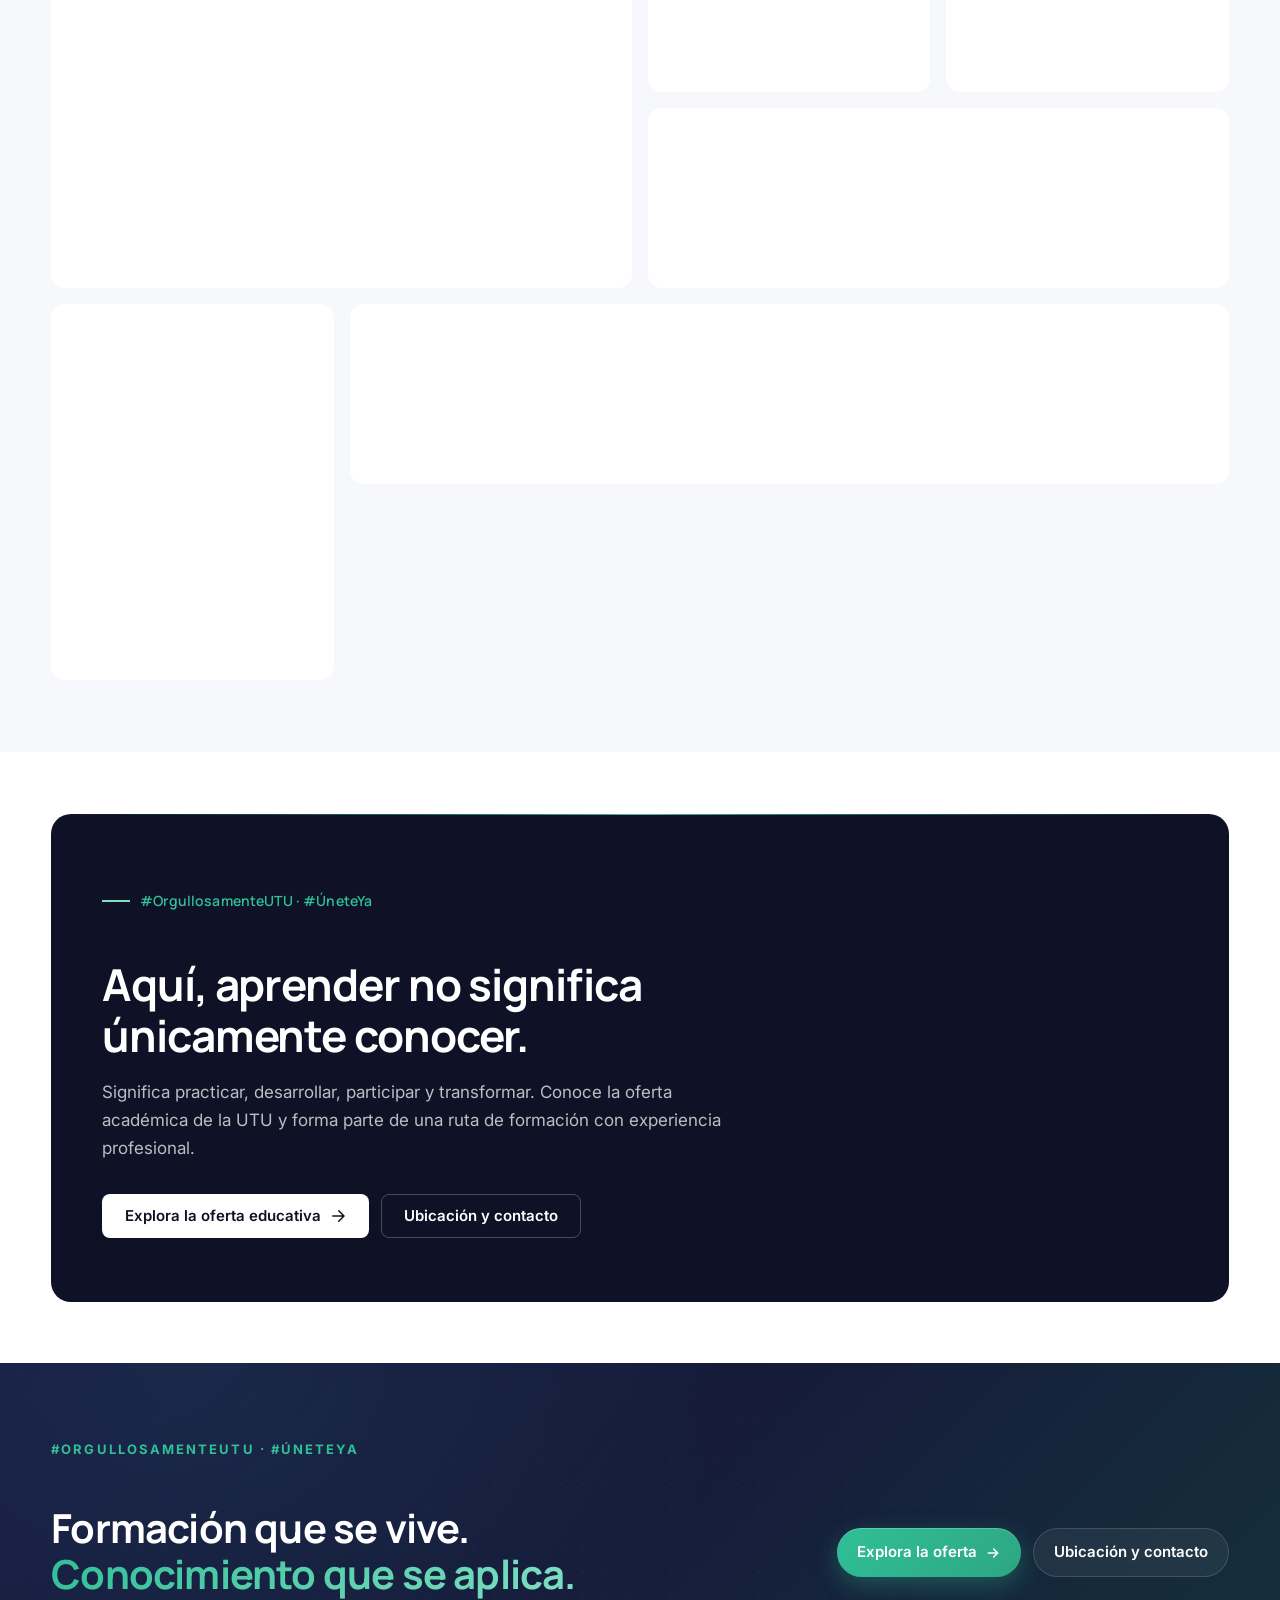
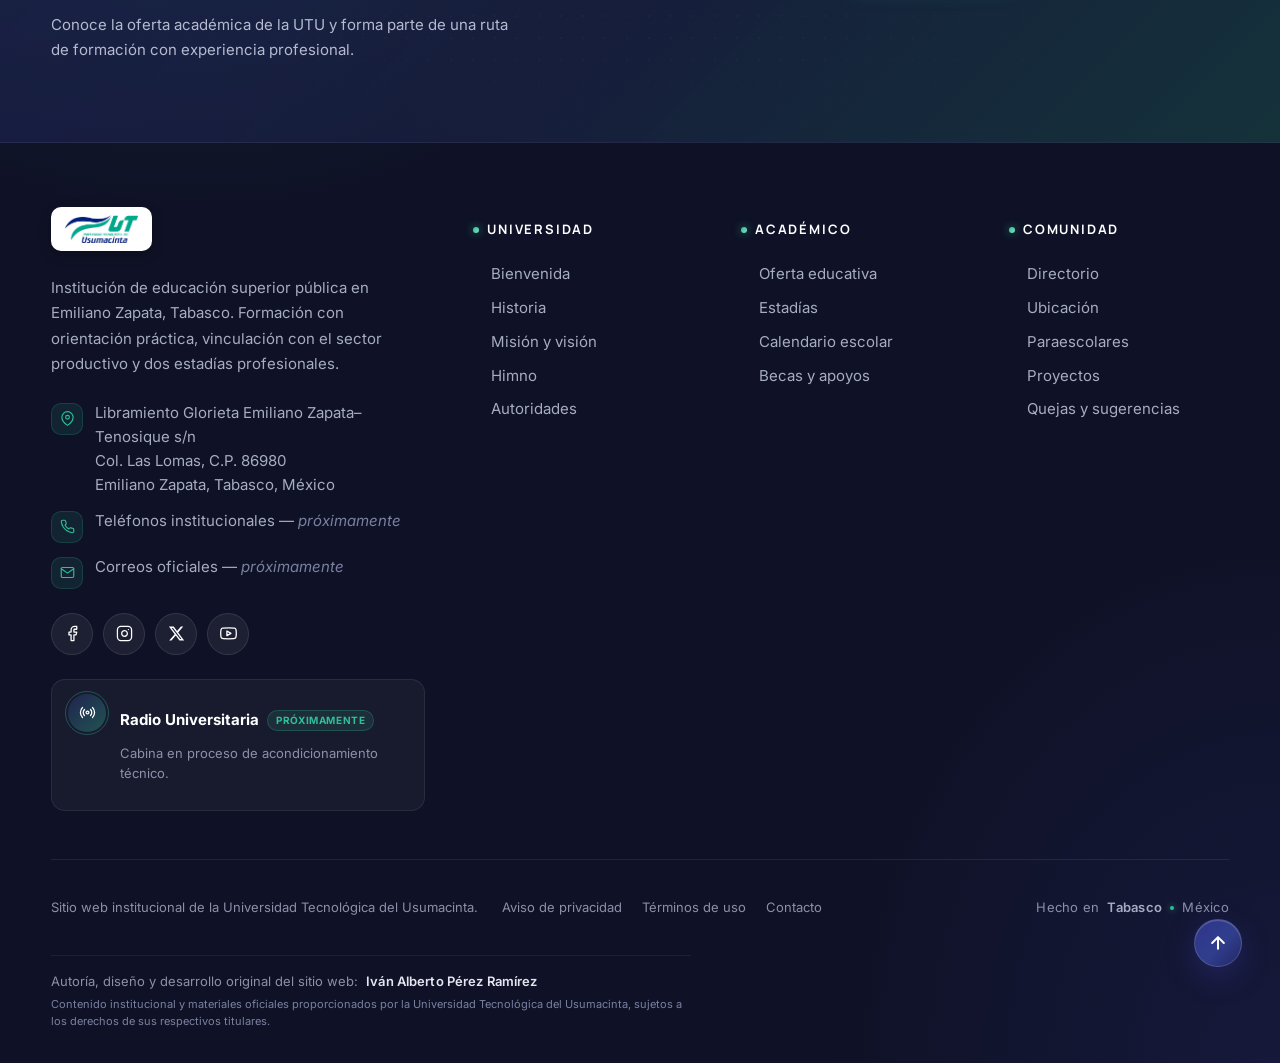
==== commit 225b4df7: "v2" ====
--- a/index.html
+++ b/index.html
@@ -9,15 +9,15 @@
     <meta name="description" content="La Universidad Tecnológica del Usumacinta (UTU) forma profesionales con 60% práctica y 40% teoría, dos estadías profesionales y una ruta de TSU a Ingeniería o Licenciatura. Emiliano Zapata, Tabasco.">
     <meta name="robots" content="index, follow">
     <meta name="author" content="Universidad Tecnológica del Usumacinta">
-    <link rel="canonical" href="https://www.utu.edu.mx/">
+    <link rel="canonical" href="https://sitiouniversitario.vercel.app/">
 
     <meta property="og:type" content="website">
     <meta property="og:locale" content="es_MX">
     <meta property="og:site_name" content="Universidad Tecnológica del Usumacinta">
     <meta property="og:title" content="Universidad Tecnológica del Usumacinta (UTU)">
     <meta property="og:description" content="Formación que se vive. Conocimiento que se aplica.">
-    <meta property="og:url" content="https://www.utu.edu.mx/">
-    <meta property="og:image" content="https://www.utu.edu.mx/assets/images/branding/Logo_vertical.webp">
+    <meta property="og:url" content="https://sitiouniversitario.vercel.app/">
+    <meta property="og:image" content="https://sitiouniversitario.vercel.app/assets/images/branding/Logo_vertical.webp">
     <meta name="twitter:card" content="summary_large_image">
 
     <!-- FAVICON -->
@@ -41,7 +41,9 @@
     <link rel="stylesheet" href="/css/components/header.css">
     <link rel="stylesheet" href="/css/components/footer.css">
     <link rel="stylesheet" href="/css/components/lightbox.css">
+   
     <link rel="stylesheet" href="/css/pages/home.css">
+     <link rel="stylesheet" href="/css/components/himno.css">  
 
     <script>document.documentElement.classList.add('js');</script>
 </head>
@@ -87,10 +89,12 @@
                 </div>
             </div>
 
-            <ul class="hero__facts container" aria-label="Datos destacados de la UTU" data-hero-facts></ul>
-        </section>
-
-        <!-- ============================ INTRO ============================ -->
+            <div class="hero__facts-wrap container">
+                <ul class="hero__facts" aria-label="Datos destacados de la UTU" data-hero-facts></ul>
+            </div>
+        </section>
+
+        <!-- ============================ INTRO EDITORIAL ============================ -->
         <section class="section section--intro" aria-labelledby="intro-title">
             <div class="container">
                 <div class="intro__grid">
@@ -102,42 +106,33 @@
                         </h2>
                         <p class="section__lead" data-content="institucional.intro.lead"></p>
                         <p class="text-muted" data-content="institucional.intro.texto"></p>
+
                         <ul class="intro__facts" aria-label="Datos institucionales" data-intro-facts></ul>
+
                         <a class="link-arrow" href="/pages/universidad/bienvenida.html" data-content-href="institucional.intro.linkCta.href">
                             <span data-content="institucional.intro.linkCta.label"></span>
                             <svg class="icon" aria-hidden="true"><use href="#i-arrow-right"></use></svg>
                         </a>
                     </div>
 
-                    <div class="intro__visual reveal" data-reveal-delay="120">
-                        <div class="intro__decor" aria-hidden="true">
-                            <span class="intro__decor-blob"></span>
-                            <span class="intro__decor-dots"></span>
+                    <figure class="intro__visual reveal" data-reveal-delay="120">
+                        <div class="intro__media">
+                            <img src="/assets/images/carreras/CONTADURIA/CONTA4.webp"
+                                 alt="Estudiantes de la UTU durante una actividad práctica"
+                                 width="1200" height="900" loading="lazy" decoding="async"
+                                 data-img-content="institucional.intro.imagen">
                         </div>
-                        <figure class="intro__media">
-                            <img src="https://images.unsplash.com/photo-1523240795612-9a054b0db644?w=1000&h=800&q=80&auto=format&fit=crop"
-                                 alt="Estudiantes de la UTU durante una actividad práctica"
-                                 width="1000" height="800" loading="lazy" decoding="async"
-                                 data-img-fallback="Actividad práctica"
-                                 data-img-content="institucional.intro.imagen">
-                        </figure>
-                        <div class="intro__badge" aria-hidden="true">
-                            <span class="intro__badge-icon">
-                                <svg viewBox="0 0 24 24" fill="none" stroke="currentColor" stroke-width="1.9" stroke-linecap="round" stroke-linejoin="round"><path d="M12 2 4 6v6c0 5 3.5 9.5 8 10 4.5-.5 8-5 8-10V6l-8-4z"/><path d="m9 12 2 2 4-4"/></svg>
-                            </span>
-                            <span class="intro__badge-text">
-                                <strong data-content="institucional.intro.badge.title"></strong>
-                                <span data-content="institucional.intro.badge.subtitle"></span>
-                            </span>
-                        </div>
-                    </div>
+                        <figcaption class="intro__caption">
+                            Formación práctica en laboratorios, talleres y proyectos.
+                        </figcaption>
+                    </figure>
                 </div>
 
                 <ul class="intro__pillars" data-intro-pillars></ul>
             </div>
         </section>
 
-        <!-- ============================ RUTA ============================ -->
+        <!-- ============================ RUTA ACADÉMICA ============================ -->
         <section class="section section--route" id="ruta" aria-labelledby="route-title">
             <div class="container">
                 <header class="section__head section__head--center">
@@ -154,7 +149,7 @@
             </div>
         </section>
 
-        <!-- ============================ OFERTA ============================ -->
+        <!-- ============================ OFERTA EDUCATIVA ============================ -->
         <section class="section section--programs" id="oferta" aria-labelledby="programs-title">
             <div class="container">
                 <header class="section__head section__head--center">
@@ -167,6 +162,14 @@
                 </header>
 
                 <div class="programs__grid" data-programs-grid></div>
+
+                <div class="programs__mixed" data-programs-mixed-wrap hidden>
+                    <header class="programs__subhead">
+                        <h3 class="programs__subtitle">Modalidades mixtas</h3>
+                        <p class="programs__subtext">Opciones diseñadas para quienes estudian y trabajan.</p>
+                    </header>
+                    <div class="programs__grid programs__grid--mixed" data-programs-mixed></div>
+                </div>
 
                 <p class="programs__note">
                     <svg aria-hidden="true" viewBox="0 0 24 24" fill="none" stroke="currentColor" stroke-width="2" stroke-linecap="round" stroke-linejoin="round" width="16" height="16"><circle cx="12" cy="12" r="10"/><path d="M12 16v-4M12 8h.01"/></svg>
@@ -196,7 +199,7 @@
                     </div>
 
                     <div class="vintage reveal" data-reveal-delay="120"
-                         data-vintage-gallery data-vintage-autoplay="5500"
+                         data-vintage-gallery data-vintage-autoplay="0"
                          role="region" aria-roledescription="galería de fotos"
                          aria-label="Galería de paraescolares de la UTU">
                         <div class="vintage__stage" data-vintage-stage>
@@ -219,9 +222,10 @@
                 </div>
             </div>
         </section>
-
-        <!-- ============================ NOTICIAS ============================ -->
-        <section class="section section--news" aria-labelledby="news-title">
+        
+
+        <!-- ============================ ACTUALIDAD: NOTICIAS ============================ -->
+        <section class="section section--news" aria-labelledby="news-title" hidden>
             <div class="container">
                 <header class="section__head section__head--row">
                     <div>
@@ -258,8 +262,8 @@
             </div>
         </section>
 
-        <!-- ============================ EVENTOS ============================ -->
-        <section class="section section--events" aria-labelledby="events-title">
+        <!-- ============================ ACTUALIDAD: EVENTOS ============================ -->
+        <section class="section section--events" aria-labelledby="events-title" hidden>
             <div class="container">
                 <header class="section__head section__head--row">
                     <div>
@@ -278,7 +282,7 @@
             </div>
         </section>
 
-        <!-- ============================ COLLAGE ============================ -->
+        <!-- ============================ COMUNIDAD Y CAMPUS ============================ -->
         <section class="section section--community" aria-labelledby="community-title">
             <div class="container">
                 <header class="section__head section__head--center">
--- a/css/variables.css
+++ b/css/variables.css
@@ -69,6 +69,7 @@
     --radius-md:  14px;
     --radius-lg:  20px;
     --radius-xl:  28px;
+    --radius-btn:  8px;   /* Botones principales */
     --radius-pill: 999px;
 
     /* ---------- Sombras ---------- */
--- a/css/components/buttons.css
+++ b/css/components/buttons.css
@@ -1,5 +1,9 @@
 /* ============================================================
    buttons.css — Sistema de botones
+   ------------------------------------------------------------
+   Los botones principales usan --radius-btn (8px) según el
+   sistema visual del rediseño. Los CTAs especiales del header
+   y footer conservan su radio pill propio.
    ============================================================ */
 
 .btn {
@@ -9,7 +13,7 @@
     justify-content: center;
     gap: .5rem;
     padding: .75rem 1.35rem;
-    border-radius: var(--radius-pill);
+    border-radius: var(--radius-btn);
     font-family: inherit;
     font-size: var(--fs-sm);
     font-weight: 600;
--- a/css/pages/home.css
+++ b/css/pages/home.css
@@ -1,16 +1,24 @@
 /* ============================================================
-   home.css — Estilos específicos de la página principal
+   home.css — Estilos de la página principal UTU
    ------------------------------------------------------------
-   Incluye integrado el refinamiento visual:
-   · Justificación editorial en intro.
-   · Image reveal de fotografía introductoria y galería vintage.
-   · Oferta educativa sin amarillos/naranjas.
-   · Grid 3 columnas (≥1024px) y 4 columnas (≥1600px).
-   · Ajuste de padding vertical por sección.
+   Organización:
+     1. Hero
+     2. Hero facts (franja editorial)
+     3. Intro (editorial)
+     4. Pilares
+     5. Ruta académica
+     6. Oferta educativa
+     7. Vida universitaria
+     8. Galería vintage
+     9. Noticias
+    10. Eventos
+    11. Collage
+    12. CTA
+    13. Movimiento reducido
    ============================================================ */
 
 /* =========================================================
-   1. HERO / CARRUSEL
+   1. HERO
    ========================================================= */
 .hero {
     position: relative;
@@ -54,7 +62,7 @@
     transition: transform 8s ease-out;
 }
 .hero__slide.is-active .hero__media img {
-    transform: scale(1.08);
+    transform: scale(1.06);
 }
 
 .hero__overlay {
@@ -62,12 +70,10 @@
     inset: 0;
     display: flex;
     align-items: flex-end;
-    background:
-        linear-gradient(180deg,
-            rgba(15, 18, 38, 0.35) 0%,
-            rgba(15, 18, 38, 0.08) 28%,
-            rgba(15, 18, 38, 0.45) 62%,
-            rgba(15, 18, 38, 0.88) 100%);
+    background: linear-gradient(180deg,
+            rgba(15, 18, 38, 0) 0%,
+            rgba(15, 18, 38, 0.15) 40%,
+            rgba(15, 18, 38, 0.78) 100%);
     padding-block: var(--space-3xl) calc(var(--space-2xl) + 1.5rem);
 }
 
@@ -88,10 +94,7 @@
 
 .hero__title-accent {
     display: block;
-    background: linear-gradient(135deg, #30BF97 0%, #7EE0C2 100%);
-    -webkit-background-clip: text;
-    background-clip: text;
-    color: transparent;
+    color: #7EE0C2;
 }
 
 .hero__lead {
@@ -180,22 +183,17 @@
     transition:
         background-color var(--t-fast),
         width 0.4s var(--ease-out),
-        transform var(--t-fast),
-        box-shadow var(--t-fast);
+        transform var(--t-fast);
     border: none;
     cursor: pointer;
     padding: 0;
     -webkit-tap-highlight-color: transparent;
 }
-.hero__dot:hover {
-    background-color: rgba(255, 255, 255, 0.75);
-    transform: scale(1.15);
-}
+.hero__dot:hover { background-color: rgba(255, 255, 255, 0.75); transform: scale(1.15); }
 .hero__dot[aria-current="true"] {
     width: 26px;
     border-radius: var(--radius-pill);
     background-color: var(--color-secondary);
-    box-shadow: 0 0 10px rgba(48, 191, 151, 0.7);
 }
 
 .hero__foot-actions {
@@ -223,11 +221,7 @@
     line-height: 1;
 }
 .hero__counter-current { color: #FFFFFF; }
-.hero__counter-sep {
-    opacity: 0.5;
-    margin: 0 0.125rem;
-    font-weight: 500;
-}
+.hero__counter-sep { opacity: 0.5; margin: 0 0.125rem; font-weight: 500; }
 
 .hero__pause {
     width: 36px;
@@ -277,9 +271,6 @@
     transform-origin: left center;
     transform: scaleX(0);
     background: linear-gradient(90deg, #30BF97 0%, #7EE0C2 100%);
-    box-shadow:
-        0 0 10px rgba(48, 191, 151, 0.65),
-        0 0 24px rgba(48, 191, 151, 0.35);
 }
 .hero__progress-bar.is-animating {
     animation: heroProgress var(--hero-autoplay-duration, 6500ms) linear forwards;
@@ -289,113 +280,81 @@
     to   { transform: scaleX(1); }
 }
 
-@media (prefers-reduced-motion: reduce) {
-    .hero__progress { display: none; }
-    .hero__media img { transition: none; }
-    .hero__track { transition: none; }
-}
-
 /* =========================================================
-   2. HERO FACTS
+   2. HERO FACTS — franja editorial
    ========================================================= */
+.hero__facts-wrap {
+    margin-top: var(--space-xl);
+    margin-bottom: var(--space-2xl);
+}
+
 .hero__facts {
-    position: relative;
     display: grid;
     grid-template-columns: repeat(2, 1fr);
-    gap: 1px;
-    margin-top: var(--space-xl);
-    margin-bottom: var(--space-2xl);
+    gap: 0;
+    list-style: none;
+    margin: 0;
     padding: 0;
-    background-color: var(--color-border);
-    border: 1px solid var(--color-border);
-    border-radius: var(--radius-lg);
-    overflow: hidden;
-    box-shadow:
-        0 12px 28px rgba(15, 18, 38, 0.06),
-        0 2px 6px rgba(15, 18, 38, 0.04);
-    z-index: 1;
-}
-
-@media (max-width: 767px) {
-    .hero__facts {
-        width: auto;
-        max-width: none;
-        margin-inline: var(--container-pad);
-    }
-}
+    border-top: 1px solid var(--color-border);
+    border-bottom: 1px solid var(--color-border);
+}
+
 @media (min-width: 768px) {
     .hero__facts { grid-template-columns: repeat(4, 1fr); }
 }
 
-.hero__fact,
-.hero__fact:first-child {
+.hero__fact {
     display: flex;
     flex-direction: column;
-    align-items: center;
-    justify-content: center;
-    text-align: center;
     gap: 6px;
     padding: var(--space-lg) var(--space-md);
-    border-left: none;
-    background-color: var(--color-surface);
-    transition: background-color var(--t-fast);
-}
-.hero__fact:hover { background-color: var(--color-surface-alt); }
+    border-left: 1px solid var(--color-border);
+    list-style: none;
+}
+
+.hero__fact:first-child { border-left: 0; }
+
+@media (max-width: 767px) {
+    .hero__fact:nth-child(2n+1) { border-left: 0; }
+    .hero__fact:nth-child(n+3)  { border-top: 1px solid var(--color-border); }
+}
 
 .hero__fact strong {
-    font-size: clamp(1.75rem, 1.4rem + 1.6vw, 2.25rem);
-    font-weight: 800;
+    font-family: var(--font-display);
+    font-size: clamp(1.75rem, 1.4rem + 1.6vw, 2.5rem);
+    font-weight: 700;
+    line-height: 1;
+    letter-spacing: -0.04em;
     color: var(--color-primary);
-    letter-spacing: -0.03em;
-    line-height: 1;
     font-variant-numeric: tabular-nums;
 }
+
 .hero__fact span {
     font-size: var(--fs-xs);
     color: var(--color-muted);
     font-weight: 500;
-    letter-spacing: 0;
-    line-height: 1.35;
-    max-width: 15ch;
-}
-@media (min-width: 768px) {
-    .hero__fact strong { font-size: var(--fs-2xl); }
-    .hero__fact span   { font-size: var(--fs-sm); max-width: 20ch; }
+    line-height: 1.4;
+    max-width: 20ch;
 }
 
 /* =========================================================
-   3. PRESENTACIÓN INSTITUCIONAL
+   3. INTRO EDITORIAL
    ========================================================= */
 .section--intro {
     position: relative;
-    overflow: hidden;
+    background-color: var(--color-surface);
     padding-block: clamp(3.5rem, 2.5rem + 2.5vw, 4.5rem);
 }
-.section--intro::before {
-    content: "";
-    position: absolute;
-    top: 12%;
-    left: -12%;
-    width: 45%;
-    height: 60%;
-    background: radial-gradient(circle, rgba(48, 191, 151, 0.07) 0%, transparent 70%);
-    filter: blur(50px);
-    pointer-events: none;
-    z-index: 0;
-}
-.section--intro .container {
-    position: relative;
-    z-index: 1;
-}
-
-.section--intro .intro__grid {
+
+.intro__grid {
     display: grid;
     grid-template-columns: 1fr;
     gap: var(--space-2xl);
     align-items: center;
 }
+
 @media (min-width: 1024px) {
-    .section--intro .intro__grid {
+    .intro__grid {
         grid-template-columns: 1.05fr 1fr;
         gap: var(--space-3xl);
     }
@@ -403,334 +362,122 @@
 
 .intro__title-accent {
     display: block;
-    background: linear-gradient(135deg, var(--color-primary) 0%, var(--color-secondary) 100%);
-    -webkit-background-clip: text;
-    background-clip: text;
-    color: transparent;
-}
-
-/* Justificación editorial en escritorio */
-@media (min-width: 1024px) {
-    .section--intro .intro__text .section__lead,
-    .section--intro .intro__text .text-muted {
-        text-align: justify;
-        text-align-last: left;
-        hyphens: auto;
-        -webkit-hyphens: auto;
-        line-height: 1.75;
-    }
-    .section--intro .intro__text .text-muted {
-        margin-top: 0.75rem;
-    }
-}
-
-@media (max-width: 1023.98px) {
-    .section--intro .intro__text .section__lead,
-    .section--intro .intro__text .text-muted {
-        text-align: left;
-        text-align-last: auto;
-        hyphens: none;
-        -webkit-hyphens: none;
-    }
-}
-
-/* ---------- Facts ---------- */
+    color: var(--color-primary);
+}
+
 .intro__facts {
     list-style: none;
     margin: var(--space-xl) 0 0;
-    padding: 0;
-    display: grid;
-    grid-template-columns: 1fr;
-    gap: var(--space-sm);
-}
-@media (min-width: 640px) {
-    .intro__facts {
-        grid-template-columns: repeat(3, 1fr);
-        gap: var(--space-md);
-    }
+    padding: var(--space-md) 0 0;
+    border-top: 1px solid var(--color-border);
+    display: flex;
+    flex-wrap: wrap;
+    gap: var(--space-lg);
 }
 
 .intro__fact {
-    display: flex;
-    align-items: center;
-    gap: var(--space-md);
-    padding: var(--space-md);
-    background-color: var(--color-surface);
-    border: 1px solid var(--color-border);
-    border-radius: var(--radius-md);
-    transition:
-        border-color var(--t-fast),
-        background-color var(--t-fast),
-        transform var(--t-fast);
-}
-.intro__fact:hover {
-    border-color: var(--color-border-strong);
-    background-color: var(--color-surface-alt);
-    transform: translateY(-2px);
-}
-
-.intro__fact-icon {
-    flex-shrink: 0;
-    display: inline-flex;
-    align-items: center;
-    justify-content: center;
-    width: 40px;
-    height: 40px;
-    border-radius: var(--radius-sm);
-    background: var(--color-surface-alt);
-    border: 1px solid var(--color-border);
-    color: var(--color-primary);
-    transition:
-        background var(--t-fast),
-        color var(--t-fast),
-        border-color var(--t-fast);
-}
-.intro__fact-icon svg { width: 18px; height: 18px; }
-.intro__fact:hover .intro__fact-icon {
-    background: var(--gradient-primary);
-    border-color: transparent;
-    color: #FFFFFF;
-}
-
-.intro__fact-body {
     display: flex;
     flex-direction: column;
     gap: 2px;
-    min-width: 0;
-}
+    min-width: 140px;
+    list-style: none;
+}
+
 .intro__fact-value {
+    font-family: var(--font-display);
     font-size: var(--fs-base);
     font-weight: 700;
     color: var(--color-ink);
     letter-spacing: -0.015em;
     line-height: 1.2;
 }
+
 .intro__fact-label {
     font-size: var(--fs-xs);
     color: var(--color-muted);
-    font-weight: 500;
     line-height: 1.3;
 }
 
-/* ---------- Visual ---------- */
 .intro__visual {
-    position: relative;
-    isolation: isolate;
-}
-
-.intro__decor {
-    position: absolute;
-    inset: 0;
-    pointer-events: none;
-    z-index: -1;
-}
-
-.intro__decor-blob {
-    position: absolute;
-    top: -8%;
-    right: -8%;
-    width: 60%;
-    height: 60%;
-    border-radius: 50%;
-    background: radial-gradient(circle at 30% 30%,
-            rgba(48, 191, 151, 0.30),
-            rgba(48, 52, 140, 0.18) 60%,
-            transparent 75%);
-    filter: blur(40px);
-}
-
-.intro__decor-dots {
-    position: absolute;
-    bottom: -6%;
-    left: -6%;
-    width: 180px;
-    height: 180px;
-    background-image: radial-gradient(circle, rgba(48, 52, 140, 0.20) 1.5px, transparent 1.5px);
-    background-size: 14px 14px;
-    mask-image: radial-gradient(circle at 30% 70%, #000 30%, transparent 70%);
-    -webkit-mask-image: radial-gradient(circle at 30% 70%, #000 30%, transparent 70%);
-    opacity: 0.7;
+    margin: 0;
 }
 
 .intro__media {
-    position: relative;
-    aspect-ratio: 5 / 4;
-    border-radius: var(--radius-lg);
+    aspect-ratio: 4 / 5;
     overflow: hidden;
-    box-shadow: var(--shadow-lg);
-    margin: 0;
-}
-.intro__media::after {
-    content: "";
-    position: absolute;
-    inset: 0;
-    background: linear-gradient(180deg, transparent 55%, rgba(15, 18, 38, 0.28) 100%);
-    pointer-events: none;
-}
+    border-radius: var(--radius-md);
+    background-color: var(--color-surface-alt);
+}
+
 .intro__media img {
     width: 100%;
     height: 100%;
     object-fit: cover;
-    transition:
-        transform 0.9s var(--ease-out),
-        opacity 0.7s var(--ease-out);
-}
-
-/* Image reveal de la fotografía introductoria */
-.js .intro__visual:not(.is-visible) .intro__media img {
-    opacity: 0;
-    transform: scale(0.985);
-}
-.js .intro__visual.is-visible .intro__media img {
-    opacity: 1;
-    transform: scale(1);
-}
-.js .intro__visual.is-visible .intro__media:hover img {
-    transform: scale(1.04);
-}
-
-.intro__badge {
-    position: absolute;
-    bottom: -1.25rem;
-    left: -1.25rem;
-    display: inline-flex;
-    align-items: center;
-    gap: 0.75rem;
-    padding: 0.75rem 1rem;
-    background-color: var(--color-surface);
-    border-radius: var(--radius-md);
-    box-shadow:
-        0 18px 42px rgba(15, 18, 38, 0.14),
-        0 4px 12px rgba(15, 18, 38, 0.06);
-    border: 1px solid var(--color-border);
-    z-index: 2;
-}
-
-.intro__badge-icon {
-    display: inline-flex;
-    align-items: center;
-    justify-content: center;
-    width: 38px;
-    height: 38px;
-    border-radius: var(--radius-sm);
-    background: var(--gradient-accent);
-    color: #FFFFFF;
-    flex-shrink: 0;
-    box-shadow: 0 6px 16px rgba(48, 191, 151, 0.28);
-}
-.intro__badge-icon svg { width: 19px; height: 19px; }
-
-.intro__badge-text {
-    display: flex;
-    flex-direction: column;
-    line-height: 1.2;
-}
-.intro__badge-text strong {
-    font-size: var(--fs-sm);
-    font-weight: 700;
-    color: var(--color-ink);
-}
-.intro__badge-text span {
+    transition: transform 0.7s var(--ease-out);
+}
+
+.intro__visual:hover .intro__media img {
+    transform: scale(1.02);
+}
+
+.intro__caption {
+    margin-top: var(--space-sm);
     font-size: var(--fs-xs);
     color: var(--color-muted);
-}
-
-@media (max-width: 640px) {
-    .intro__badge {
-        bottom: 0.75rem;
-        left: 0.75rem;
-        padding: 0.625rem 0.875rem;
-    }
-    .intro__badge-icon { width: 32px; height: 32px; }
-    .intro__badge-icon svg { width: 16px; height: 16px; }
-}
-
+    border-left: 2px solid var(--color-secondary);
+    padding-left: var(--space-sm);
+    line-height: 1.5;
+}
+
+/* =========================================================
+   4. PILARES EDITORIALES
+   ========================================================= */
 .intro__pillars {
+    list-style: none;
+    margin: var(--space-3xl) 0 0;
+    padding: 0;
     display: grid;
     grid-template-columns: 1fr;
-    gap: var(--space-lg);
-    margin-top: var(--space-3xl);
-}
+    border-top: 1px solid var(--color-border);
+}
+
 @media (min-width: 768px) {
     .intro__pillars { grid-template-columns: repeat(3, 1fr); }
 }
 
 .pillar {
-    position: relative;
+    list-style: none;
     padding: var(--space-xl) var(--space-lg);
-    background-color: var(--color-surface);
-    border: 1px solid var(--color-border);
-    border-radius: var(--radius-lg);
-    overflow: hidden;
-    transition:
-        transform var(--t-base),
-        box-shadow var(--t-base),
-        border-color var(--t-base);
-}
-.pillar::before {
-    content: "";
-    position: absolute;
-    left: 0; top: 0;
-    width: 100%;
-    height: 3px;
-    background: linear-gradient(90deg, var(--color-primary), var(--color-secondary));
-    transform: scaleX(0);
-    transform-origin: left;
-    transition: transform 0.5s var(--ease-out);
-}
-.pillar:hover {
-    transform: translateY(-6px);
-    box-shadow: var(--shadow-lg);
-    border-color: rgba(48, 52, 140, 0.18);
-}
-.pillar:hover::before { transform: scaleX(1); }
-
-.pillar__head {
-    display: flex;
-    align-items: flex-start;
-    justify-content: space-between;
+    border-bottom: 1px solid var(--color-border);
+}
+
+@media (min-width: 768px) {
+    .pillar {
+        border-bottom: 0;
+        border-left: 1px solid var(--color-border);
+    }
+    .pillar:first-child { border-left: 0; }
+}
+
+.pillar__num {
+    display: block;
+    font-family: var(--font-display);
+    font-size: var(--fs-sm);
+    font-weight: 700;
+    letter-spacing: 0.12em;
+    color: var(--color-secondary-dark);
     margin-bottom: var(--space-md);
-    gap: var(--space-md);
-}
-
-.pillar__icon {
-    display: inline-flex;
-    align-items: center;
-    justify-content: center;
-    width: 52px;
-    height: 52px;
-    border-radius: var(--radius-md);
-    background: var(--gradient-primary);
-    color: #FFFFFF;
-    box-shadow:
-        0 8px 20px rgba(48, 52, 140, 0.22),
-        inset 0 1px 0 rgba(255, 255, 255, 0.18);
-    transition: transform 0.4s var(--ease-out);
-    flex-shrink: 0;
-}
-.pillar:hover .pillar__icon { transform: scale(1.06) rotate(-4deg); }
-.pillar__icon .icon { width: 24px; height: 24px; }
-
-.pillar__num {
-    font-size: var(--fs-2xl);
-    font-weight: 800;
-    letter-spacing: -0.04em;
-    line-height: 1;
-    color: rgba(48, 52, 140, 0.10);
-    font-variant-numeric: tabular-nums;
-    transition: color var(--t-base);
-    user-select: none;
-}
-.pillar:hover .pillar__num { color: rgba(48, 191, 151, 0.30); }
+}
 
 .pillar__title {
     font-size: var(--fs-lg);
     font-weight: 700;
     color: var(--color-ink);
     margin-bottom: var(--space-xs);
-    letter-spacing: -0.01em;
-    line-height: 1.3;
-}
+    line-height: 1.25;
+    letter-spacing: -0.015em;
+}
+
 .pillar__text {
     font-size: var(--fs-sm);
     color: var(--color-muted);
@@ -738,448 +485,16 @@
 }
 
 /* =========================================================
-   4. MODELO ACADÉMICO 60 / 40
-   ========================================================= */
-.section--model {
-    position: relative;
-    overflow: hidden;
-    background-color: var(--color-background);
-}
-.section--model::before {
-    content: "";
-    position: absolute;
-    inset: 0;
-    background-image: radial-gradient(circle, rgba(48, 52, 140, 0.08) 1px, transparent 1px);
-    background-size: 24px 24px;
-    mask-image: radial-gradient(ellipse at 50% 100%, #000 20%, transparent 70%);
-    -webkit-mask-image: radial-gradient(ellipse at 50% 100%, #000 20%, transparent 70%);
-    pointer-events: none;
-    z-index: 0;
-}
-.section--model::after {
-    content: "";
-    position: absolute;
-    bottom: -20%;
-    right: -10%;
-    width: 50%;
-    height: 70%;
-    background: radial-gradient(circle, rgba(48, 191, 151, 0.10) 0%, transparent 70%);
-    filter: blur(60px);
-    pointer-events: none;
-    z-index: 0;
-}
-.section--model .container {
-    position: relative;
-    z-index: 1;
-}
-
-.model__title-accent {
-    display: inline-block;
-    background: linear-gradient(135deg, var(--color-secondary) 0%, #7EE0C2 100%);
-    -webkit-background-clip: text;
-    background-clip: text;
-    color: transparent;
-}
-
-.ratio {
-    display: flex;
-    flex-direction: column;
-    gap: var(--space-lg);
-    margin-bottom: var(--space-2xl);
-    padding: var(--space-xl);
-    background-color: var(--color-surface);
-    border-radius: var(--radius-lg);
-    box-shadow:
-        0 12px 32px rgba(15, 18, 38, 0.06),
-        0 1px 2px rgba(15, 18, 38, 0.04);
-    border: 1px solid var(--color-border);
-}
-
-.ratio__bar {
-    display: flex;
-    height: 88px;
-    border-radius: var(--radius-md);
-    overflow: hidden;
-    background-color: var(--color-background);
-    position: relative;
-}
-
-.ratio__seg {
-    display: flex;
-    align-items: center;
-    justify-content: center;
-    gap: 0.75rem;
-    color: #FFFFFF;
-    width: 0;
-    overflow: hidden;
-    transition: width 1.2s var(--ease-out);
-    transition-delay: var(--seg-delay, 0ms);
-    position: relative;
-}
-.ratio.is-visible .ratio__seg { width: calc(var(--value) * 1%); }
-
-.ratio__seg::after {
-    content: "";
-    position: absolute;
-    inset: 0;
-    background: linear-gradient(180deg, rgba(255, 255, 255, 0.10) 0%, transparent 50%);
-    pointer-events: none;
-}
-.ratio__seg--practice { background: linear-gradient(135deg, #30BF97 0%, #2DA683 100%); }
-.ratio__seg--theory {
-    background: linear-gradient(135deg, #30348C 0%, #303E8C 100%);
-    --seg-delay: 200ms;
-}
-
-.ratio__seg-icon {
-    display: inline-flex;
-    align-items: center;
-    justify-content: center;
-    width: 36px;
-    height: 36px;
-    border-radius: 50%;
-    background-color: rgba(255, 255, 255, 0.18);
-    border: 1px solid rgba(255, 255, 255, 0.24);
-    backdrop-filter: blur(6px);
-    -webkit-backdrop-filter: blur(6px);
-    flex-shrink: 0;
-    opacity: 0;
-    transform: scale(0.8);
-    transition:
-        opacity 0.5s ease-out 0.6s,
-        transform 0.6s var(--ease-out) 0.6s;
-}
-.ratio__seg-icon svg { width: 18px; height: 18px; }
-.ratio.is-visible .ratio__seg-icon {
-    opacity: 1;
-    transform: scale(1);
-}
-
-.ratio__value {
-    display: flex;
-    flex-direction: column;
-    align-items: flex-start;
-    line-height: 1.05;
-    opacity: 0;
-    transition: opacity 0.5s ease-out 0.75s;
-    text-align: left;
-}
-.ratio.is-visible .ratio__value { opacity: 1; }
-.ratio__value strong {
-    font-size: clamp(1.375rem, 1rem + 1.4vw, 1.875rem);
-    font-weight: 800;
-    letter-spacing: -0.025em;
-    font-variant-numeric: tabular-nums;
-}
-.ratio__value em {
-    font-size: 0.6875rem;
-    font-style: normal;
-    font-weight: 600;
-    letter-spacing: 0.14em;
-    text-transform: uppercase;
-    opacity: 0.85;
-}
-
-@media (max-width: 640px) {
-    .ratio__bar { height: 72px; }
-    .ratio__seg { gap: 0.5rem; }
-    .ratio__seg-icon { width: 30px; height: 30px; }
-    .ratio__seg-icon svg { width: 15px; height: 15px; }
-    .ratio__value em { font-size: 0.625rem; }
-}
-
-.ratio__legend {
-    display: grid;
-    grid-template-columns: 1fr;
-    gap: var(--space-md);
-}
-@media (min-width: 640px) {
-    .ratio__legend {
-        grid-template-columns: 1fr 1fr;
-        gap: var(--space-lg);
-    }
-}
-
-.ratio__legend-item {
-    display: flex;
-    align-items: flex-start;
-    gap: 0.75rem;
-    padding: 0.75rem 1rem;
-    background-color: var(--color-surface-alt);
-    border: 1px solid var(--color-border);
-    border-radius: var(--radius-md);
-    transition: border-color var(--t-fast), background-color var(--t-fast);
-}
-.ratio__legend-item--practice:hover {
-    border-color: rgba(48, 191, 151, 0.35);
-    background-color: rgba(48, 191, 151, 0.04);
-}
-.ratio__legend-item--theory:hover {
-    border-color: rgba(48, 52, 140, 0.30);
-    background-color: rgba(48, 52, 140, 0.04);
-}
-
-.ratio__legend-dot {
-    display: inline-block;
-    width: 12px;
-    height: 12px;
-    border-radius: 4px;
-    flex-shrink: 0;
-    margin-top: 3px;
-}
-.ratio__legend-item--practice .ratio__legend-dot {
-    background: linear-gradient(135deg, #30BF97 0%, #2DA683 100%);
-    box-shadow: 0 0 8px rgba(48, 191, 151, 0.55);
-}
-.ratio__legend-item--theory .ratio__legend-dot {
-    background: linear-gradient(135deg, #30348C 0%, #303E8C 100%);
-    box-shadow: 0 0 8px rgba(48, 52, 140, 0.55);
-}
-
-.ratio__legend-text {
-    display: flex;
-    flex-direction: column;
-    gap: 2px;
-    line-height: 1.3;
-}
-.ratio__legend-text strong {
-    font-size: var(--fs-sm);
-    font-weight: 700;
-    color: var(--color-ink);
-    letter-spacing: -0.01em;
-}
-.ratio__legend-text em {
-    font-size: var(--fs-xs);
-    font-style: normal;
-    color: var(--color-muted);
-    font-weight: 500;
-    letter-spacing: 0.01em;
-}
-
-.model__grid {
-    display: grid;
-    grid-template-columns: 1fr;
-    gap: var(--space-lg);
-}
-@media (min-width: 768px) {
-    .model__grid { grid-template-columns: repeat(2, 1fr); }
-}
-
-.model__card {
-    position: relative;
-    padding: var(--space-xl);
-    background-color: var(--color-surface);
-    border-radius: var(--radius-lg);
-    border: 1px solid var(--color-border);
-    overflow: hidden;
-    transition:
-        transform var(--t-base),
-        box-shadow var(--t-base),
-        border-color var(--t-base);
-}
-.model__card::before {
-    content: "";
-    position: absolute;
-    top: 0; left: 0; right: 0;
-    height: 3px;
-    transform: scaleX(0);
-    transform-origin: left;
-    transition: transform 0.5s var(--ease-out);
-}
-.model__card--practice::before { background: linear-gradient(90deg, #30BF97, #7EE0C2); }
-.model__card--theory::before { background: linear-gradient(90deg, #30348C, #303E8C); }
-.model__card:hover {
-    transform: translateY(-6px);
-    box-shadow: var(--shadow-lg);
-}
-.model__card--practice:hover { border-color: rgba(48, 191, 151, 0.30); }
-.model__card--theory:hover { border-color: rgba(48, 52, 140, 0.28); }
-.model__card:hover::before { transform: scaleX(1); }
-
-.model__num {
-    position: absolute;
-    top: var(--space-lg);
-    right: var(--space-lg);
-    font-size: clamp(2.75rem, 2rem + 2vw, 3.75rem);
-    font-weight: 800;
-    line-height: 0.85;
-    letter-spacing: -0.05em;
-    color: rgba(48, 52, 140, 0.08);
-    font-variant-numeric: tabular-nums;
-    user-select: none;
-    pointer-events: none;
-    transition: color var(--t-base);
-}
-.model__card--practice:hover .model__num { color: rgba(48, 191, 151, 0.22); }
-.model__card--theory:hover .model__num { color: rgba(48, 52, 140, 0.22); }
-
-.model__head {
-    display: flex;
-    align-items: center;
-    gap: var(--space-md);
-    margin-bottom: var(--space-lg);
-    position: relative;
-    z-index: 1;
-}
-
-.model__icon {
-    display: inline-flex;
-    align-items: center;
-    justify-content: center;
-    width: 56px;
-    height: 56px;
-    border-radius: var(--radius-md);
-    color: #FFFFFF;
-    flex-shrink: 0;
-    box-shadow:
-        0 10px 24px rgba(15, 18, 38, 0.15),
-        inset 0 1px 0 rgba(255, 255, 255, 0.20);
-    transition: transform 0.4s var(--ease-out);
-}
-.model__card:hover .model__icon { transform: scale(1.06) rotate(-4deg); }
-
-.model__icon--practice {
-    background: linear-gradient(135deg, #30BF97 0%, #2DA683 100%);
-    box-shadow:
-        0 10px 24px rgba(48, 191, 151, 0.28),
-        inset 0 1px 0 rgba(255, 255, 255, 0.22);
-}
-.model__icon--theory {
-    background: linear-gradient(135deg, #30348C 0%, #303E8C 100%);
-    box-shadow:
-        0 10px 24px rgba(48, 52, 140, 0.28),
-        inset 0 1px 0 rgba(255, 255, 255, 0.18);
-}
-.model__icon .icon { width: 26px; height: 26px; }
-
-.model__kicker {
-    font-size: 0.6875rem;
-    font-weight: 700;
-    letter-spacing: 0.16em;
-    text-transform: uppercase;
-    color: var(--color-muted);
-    margin-bottom: 2px;
-}
-.model__card--practice .model__kicker { color: var(--color-secondary-dark); }
-.model__card--theory .model__kicker { color: var(--color-primary); }
-
-.model__title {
-    font-size: var(--fs-xl);
-    font-weight: 700;
-    color: var(--color-ink);
-    letter-spacing: -0.02em;
-    line-height: 1.15;
-}
-
-.model__text {
-    color: var(--color-muted);
-    line-height: 1.7;
-    margin-bottom: var(--space-lg);
-    position: relative;
-    z-index: 1;
-}
-
-.model__features {
-    list-style: none;
-    margin: 0;
-    padding: var(--space-md) 0 0;
-    border-top: 1px solid var(--color-border);
-    display: flex;
-    flex-direction: column;
-    gap: 0.625rem;
-    position: relative;
-    z-index: 1;
-}
-.model__features li {
-    list-style: none;
-    display: flex;
-    align-items: flex-start;
-    gap: 0.625rem;
-    font-size: var(--fs-sm);
-    color: var(--color-text);
-    line-height: 1.55;
-}
-
-.model__feature-mark {
-    position: relative;
-    flex-shrink: 0;
-    width: 18px;
-    height: 18px;
-    border-radius: 50%;
-    margin-top: 2px;
-    display: inline-flex;
-    align-items: center;
-    justify-content: center;
-}
-.model__feature-mark::before {
-    content: "";
-    position: absolute;
-    inset: 0;
-    border-radius: 50%;
-    transition: transform 0.3s var(--ease-out);
-}
-.model__feature-mark::after {
-    content: "";
-    position: relative;
-    width: 8px;
-    height: 5px;
-    border-left: 2px solid #FFFFFF;
-    border-bottom: 2px solid #FFFFFF;
-    transform: rotate(-45deg) translate(1px, -1px);
-}
-.model__card--practice .model__feature-mark::before {
-    background: linear-gradient(135deg, #30BF97 0%, #2DA683 100%);
-    box-shadow: 0 3px 8px rgba(48, 191, 151, 0.35);
-}
-.model__card--theory .model__feature-mark::before {
-    background: linear-gradient(135deg, #30348C 0%, #303E8C 100%);
-    box-shadow: 0 3px 8px rgba(48, 52, 140, 0.35);
-}
-.model__card:hover .model__feature-mark::before { transform: scale(1.08); }
-
-/* =========================================================
    5. RUTA ACADÉMICA
    ========================================================= */
 .section--route {
-    position: relative;
-    overflow: hidden;
     background-color: var(--color-surface);
     padding-block: clamp(3.5rem, 2.5rem + 2vw, 4rem);
 }
-.section--route::before {
-    content: "";
-    position: absolute;
-    inset: 0;
-    background-image: radial-gradient(circle, rgba(48, 52, 140, 0.07) 1px, transparent 1px);
-    background-size: 24px 24px;
-    mask-image: radial-gradient(ellipse at 50% 0%, #000 15%, transparent 75%);
-    -webkit-mask-image: radial-gradient(ellipse at 50% 0%, #000 15%, transparent 75%);
-    pointer-events: none;
-    z-index: 0;
-}
-.section--route::after {
-    content: "";
-    position: absolute;
-    bottom: -15%;
-    right: -8%;
-    width: 50%;
-    height: 60%;
-    background: radial-gradient(circle, rgba(48, 191, 151, 0.09) 0%, transparent 70%);
-    filter: blur(60px);
-    pointer-events: none;
-    z-index: 0;
-}
-.section--route .container {
-    position: relative;
-    z-index: 1;
-}
 
 .route__title-accent {
-    display: inline-block;
-    background: linear-gradient(135deg, var(--color-secondary) 0%, #7EE0C2 100%);
-    -webkit-background-clip: text;
-    background-clip: text;
-    color: transparent;
+    display: inline;
+    color: var(--color-secondary-dark);
 }
 
 .route__list {
@@ -1190,7 +505,6 @@
     display: grid;
     grid-template-columns: 1fr;
     gap: var(--space-xl);
-    counter-reset: route;
 }
 
 .route__step {
@@ -1201,106 +515,42 @@
 }
 
 .route__node {
-    position: relative;
-    z-index: 2;
     display: inline-flex;
     align-items: center;
     justify-content: center;
-    width: 56px;
-    height: 56px;
+    width: 48px;
+    height: 48px;
     border-radius: 50%;
     background: var(--gradient-primary);
     color: #FFFFFF;
     font-weight: 800;
-    font-size: var(--fs-base);
-    letter-spacing: -0.01em;
+    font-size: var(--fs-sm);
     font-variant-numeric: tabular-nums;
     flex-shrink: 0;
-    box-shadow:
-        0 12px 28px rgba(48, 52, 140, 0.25),
-        0 0 0 6px var(--color-surface),
-        0 0 0 8px rgba(48, 52, 140, 0.08);
-    transition: transform var(--t-base), box-shadow var(--t-base);
-}
-.route__step:hover .route__node {
-    transform: scale(1.06);
-    box-shadow:
-        0 16px 32px rgba(48, 52, 140, 0.32),
-        0 0 0 6px var(--color-surface),
-        0 0 0 8px rgba(48, 191, 151, 0.18);
-}
-.route__step--final .route__node {
-    background: var(--gradient-accent);
-    box-shadow:
-        0 12px 28px rgba(48, 191, 151, 0.32),
-        0 0 0 6px var(--color-surface),
-        0 0 0 8px rgba(48, 191, 151, 0.15);
-}
-.route__step--final:hover .route__node {
-    box-shadow:
-        0 16px 32px rgba(48, 191, 151, 0.40),
-        0 0 0 6px var(--color-surface),
-        0 0 0 8px rgba(48, 191, 151, 0.22);
 }
 
 .route__body {
-    position: relative;
-    padding: var(--space-lg);
-    background-color: var(--color-surface);
-    border: 1px solid var(--color-border);
-    border-radius: var(--radius-lg);
     display: flex;
     flex-direction: column;
     gap: var(--space-xs);
-    overflow: hidden;
-    transition:
-        transform var(--t-base),
-        box-shadow var(--t-base),
-        border-color var(--t-base);
-}
-.route__body::before {
-    content: "";
-    position: absolute;
-    top: 0; left: 0; right: 0;
-    height: 3px;
-    background: linear-gradient(90deg, var(--color-secondary), var(--color-primary));
-    transform: scaleX(0);
-    transform-origin: left;
-    transition: transform 0.5s var(--ease-out);
-}
-.route__step:hover .route__body {
-    transform: translateY(-4px);
-    box-shadow: var(--shadow-lg);
-    border-color: rgba(48, 52, 140, 0.18);
-}
-.route__step:hover .route__body::before { transform: scaleX(1); }
-
-.route__step--final .route__body {
-    background: linear-gradient(160deg,
-            rgba(48, 191, 151, 0.06) 0%,
-            rgba(48, 52, 140, 0.04) 100%);
-    border-color: rgba(48, 191, 151, 0.22);
-}
-.route__step--final .route__body::before {
-    background: linear-gradient(90deg, var(--color-secondary), #7EE0C2);
+    padding-left: var(--space-sm);
+    border-left: 2px solid var(--color-border);
 }
 
 .route__meta {
     display: inline-flex;
     align-items: center;
     align-self: flex-start;
-    width: fit-content;
     padding: 0.25rem 0.625rem;
     background-color: rgba(48, 191, 151, 0.10);
     color: var(--color-accent-strong);
-    border-radius: var(--radius-pill);
+    border-radius: var(--radius-sm);
     font-size: 0.6875rem;
     font-weight: 700;
     letter-spacing: 0.06em;
     text-transform: uppercase;
     line-height: 1.4;
 }
-.route__step--final .route__meta { background-color: rgba(48, 191, 151, 0.18); }
 
 .route__title {
     font-size: var(--fs-lg);
@@ -1309,10 +559,18 @@
     letter-spacing: -0.015em;
     line-height: 1.25;
 }
+
 .route__text {
     font-size: var(--fs-sm);
     color: var(--color-muted);
     line-height: 1.65;
+}
+
+.route__step--final .route__node {
+    background: var(--gradient-accent);
+}
+.route__step--final .route__body {
+    border-left-color: var(--color-secondary);
 }
 
 @media (max-width: 767px) {
@@ -1321,68 +579,28 @@
         flex-direction: column;
         gap: var(--space-lg);
         margin-top: var(--space-xl);
-        padding: 0;
-        counter-reset: none;
-    }
-    .route__list::before { display: none; }
+    }
     .route__step {
-        display: flex;
         flex-direction: row;
         align-items: flex-start;
-        gap: var(--space-md);
-        position: relative;
     }
     .route__step:not(:last-child)::before {
         content: "";
         position: absolute;
         left: 23px;
-        top: 48px;
+        top: 52px;
         bottom: calc(var(--space-lg) * -1);
         width: 2px;
-        background: linear-gradient(180deg,
-                rgba(48, 191, 151, 0.45) 0%,
-                rgba(48, 52, 140, 0.22) 100%);
-        border-radius: 2px;
+        background: var(--color-border);
         z-index: 0;
-    }
-    .route__node {
-        position: relative;
-        left: auto;
-        top: auto;
-        flex-shrink: 0;
-        width: 48px;
-        height: 48px;
-        margin: 0;
-        font-size: var(--fs-sm);
-        z-index: 1;
-        box-shadow:
-            0 6px 16px rgba(48, 52, 140, 0.22),
-            0 0 0 4px var(--color-surface),
-            0 0 0 5px rgba(48, 52, 140, 0.10);
-    }
-    .route__step:hover .route__node {
-        box-shadow:
-            0 8px 20px rgba(48, 52, 140, 0.26),
-            0 0 0 4px var(--color-surface),
-            0 0 0 5px rgba(48, 191, 151, 0.20);
-    }
-    .route__step--final .route__node,
-    .route__step--final:hover .route__node {
-        box-shadow:
-            0 6px 16px rgba(48, 191, 151, 0.30),
-            0 0 0 4px var(--color-surface),
-            0 0 0 5px rgba(48, 191, 151, 0.18);
     }
     .route__body {
         flex: 1;
         min-width: 0;
-        width: auto;
-        padding: var(--space-md);
-    }
-    .route__step:hover .route__body { transform: translateY(-2px); }
-    .route__meta { font-size: 0.625rem; padding: 0.1875rem 0.5rem; line-height: 1.35; }
+        padding: var(--space-sm) 0 var(--space-sm) var(--space-md);
+    }
     .route__title { font-size: var(--fs-base); line-height: 1.3; }
-    .route__text { font-size: var(--fs-xs); line-height: 1.55; }
+    .route__text  { font-size: var(--fs-xs); line-height: 1.55; }
 }
 
 @media (min-width: 768px) and (max-width: 1023px) {
@@ -1396,66 +614,39 @@
     .route__list {
         grid-template-columns: repeat(5, 1fr);
         gap: var(--space-lg);
-        margin-top: var(--space-4xl);
+        margin-top: var(--space-3xl);
     }
     .route__list::before {
         content: "";
         position: absolute;
-        top: 28px;
-        left: 10%;
-        right: 10%;
+        top: 24px;
+        left: 8%;
+        right: 8%;
         height: 2px;
-        background: linear-gradient(90deg,
-                var(--color-secondary) 0%,
-                var(--color-primary) 50%,
-                var(--color-secondary) 100%);
-        opacity: 0.28;
-        border-radius: 2px;
+        background: var(--color-border);
         z-index: 0;
     }
-    .route__step { align-items: center; }
+    .route__step {
+        align-items: flex-start;
+        z-index: 1;
+    }
     .route__body {
-        width: 100%;
-        align-items: flex-start;
-        text-align: left;
-    }
-}
-
-@media (min-width: 1200px) {
-    .route__list { gap: var(--space-md); }
+        border-left: 0;
+        padding-left: 0;
+    }
 }
 
 /* =========================================================
    6. OFERTA EDUCATIVA
    ========================================================= */
 .section--programs {
-    position: relative;
-    overflow: hidden;
     background-color: var(--color-surface-alt);
-    padding-block: clamp(3rem, 2.25rem + 2vw, 4rem);
-}
-.section--programs::before {
-    content: "";
-    position: absolute;
-    inset: 0;
-    background-image: radial-gradient(circle, rgba(48, 52, 140, 0.06) 1px, transparent 1px);
-    background-size: 28px 28px;
-    mask-image: radial-gradient(ellipse at 50% 0%, #000 10%, transparent 60%);
-    -webkit-mask-image: radial-gradient(ellipse at 50% 0%, #000 10%, transparent 60%);
-    pointer-events: none;
-    z-index: 0;
-}
-.section--programs .container {
-    position: relative;
-    z-index: 1;
+    padding-block: clamp(3.5rem, 2.5rem + 2vw, 4rem);
 }
 
 .programs__title-accent {
-    display: inline-block;
-    background: linear-gradient(135deg, var(--color-secondary) 0%, #7EE0C2 100%);
-    -webkit-background-clip: text;
-    background-clip: text;
-    color: transparent;
+    display: inline;
+    color: var(--color-primary);
 }
 
 .programs__grid {
@@ -1463,14 +654,38 @@
     grid-template-columns: 1fr;
     gap: var(--space-lg);
 }
+
 @media (min-width: 640px) {
     .programs__grid { grid-template-columns: repeat(2, 1fr); }
 }
 @media (min-width: 1024px) {
     .programs__grid { grid-template-columns: repeat(3, 1fr); }
 }
-@media (min-width: 1600px) {
-    .programs__grid { grid-template-columns: repeat(4, 1fr); }
+
+.programs__mixed {
+    margin-top: var(--space-3xl);
+    padding-top: var(--space-2xl);
+    border-top: 1px solid var(--color-border);
+}
+
+.programs__subhead {
+    max-width: 620px;
+    margin-bottom: var(--space-lg);
+}
+
+.programs__subtitle {
+    font-size: var(--fs-xl);
+    font-weight: 700;
+    color: var(--color-ink);
+    letter-spacing: -0.02em;
+    line-height: 1.2;
+    margin-bottom: var(--space-2xs);
+}
+
+.programs__subtext {
+    font-size: var(--fs-sm);
+    color: var(--color-muted);
+    line-height: 1.6;
 }
 
 .programs__note {
@@ -1493,176 +708,39 @@
 }
 
 .program-card {
-    position: relative;
     display: flex;
     flex-direction: column;
     background-color: var(--color-surface);
     border: 1px solid var(--color-border);
-    border-radius: var(--radius-lg);
+    border-radius: var(--radius-md);
     overflow: hidden;
+    height: 100%;
     transition:
-        transform 0.4s var(--ease-out),
-        box-shadow 0.4s var(--ease-out),
-        border-color 0.4s var(--ease-out);
-    height: 100%;
-    isolation: isolate;
-}
-.program-card::before {
-    content: "";
-    position: absolute;
-    top: 0; left: 0; right: 0;
-    height: 3px;
-    background: linear-gradient(90deg, var(--color-secondary), var(--color-primary));
-    transform: scaleX(0);
-    transform-origin: left;
-    transition: transform 0.5s var(--ease-out);
-    z-index: 3;
-}
+        transform var(--t-base),
+        border-color var(--t-base);
+}
+
 .program-card:hover {
-    transform: translateY(-6px);
-    box-shadow:
-        0 24px 48px rgba(15, 18, 38, 0.10),
-        0 8px 20px rgba(15, 18, 38, 0.06);
-    border-color: rgba(48, 52, 140, 0.18);
-}
-.program-card:hover::before { transform: scaleX(1); }
+    transform: translateY(-3px);
+    border-color: var(--color-border-strong);
+}
 
 .program-card__media {
-    position: relative;
     aspect-ratio: 16 / 10;
     margin: 0;
     overflow: hidden;
-    background-color: var(--color-background);
-    isolation: isolate;
-}
-.program-card__media::after {
-    content: "";
-    position: absolute;
-    inset: 0;
-    background: linear-gradient(180deg,
-            transparent 40%,
-            rgba(15, 18, 38, 0.15) 65%,
-            rgba(15, 18, 38, 0.68) 100%);
-    pointer-events: none;
-    z-index: 1;
-}
+    background-color: var(--color-surface-alt);
+}
+
 .program-card__media img {
     width: 100%;
     height: 100%;
     object-fit: cover;
-    transition: transform 0.9s var(--ease-out);
-}
-.program-card:hover .program-card__media img { transform: scale(1.06); }
-
-.program-card__num {
-    position: absolute;
-    top: var(--space-md);
-    left: var(--space-md);
-    z-index: 2;
-    display: inline-flex;
-    align-items: center;
-    justify-content: center;
-    min-width: 38px;
-    height: 30px;
-    padding: 0 0.5rem;
-    background-color: rgba(15, 18, 38, 0.55);
-    backdrop-filter: blur(14px);
-    -webkit-backdrop-filter: blur(14px);
-    border: 1px solid rgba(255, 255, 255, 0.20);
-    border-radius: var(--radius-sm);
-    color: #FFFFFF;
-    font-size: 0.75rem;
-    font-weight: 800;
-    letter-spacing: 0.04em;
-    font-variant-numeric: tabular-nums;
-    line-height: 1;
-    transition: transform 0.4s var(--ease-out), background-color 0.3s;
-}
-.program-card:hover .program-card__num {
-    transform: scale(1.08);
-    background-color: var(--color-secondary);
-    border-color: transparent;
-}
-
-.program-card__level-badge {
-    position: absolute;
-    top: var(--space-md);
-    right: var(--space-md);
-    z-index: 2;
-    display: inline-flex;
-    align-items: center;
-    gap: 0.375rem;
-    padding: 0.4375rem 0.875rem;
-    background: var(--gradient-accent);
-    color: #FFFFFF;
-    font-size: 0.6875rem;
-    font-weight: 700;
-    letter-spacing: 0.1em;
-    text-transform: uppercase;
-    border-radius: var(--radius-pill);
-    line-height: 1;
-    box-shadow:
-        0 8px 20px rgba(48, 191, 151, 0.32),
-        inset 0 1px 0 rgba(255, 255, 255, 0.22);
-    white-space: nowrap;
-}
-
-/* Insignia secundaria: modalidad mixta, dentro de identidad UTU */
-.program-card__level-badge--new {
-    background: rgba(48, 52, 140, 0.08);
-    color: var(--color-primary);
-    border: 1px solid rgba(48, 52, 140, 0.20);
-    box-shadow: none;
-    letter-spacing: 0.06em;
-    font-weight: 700;
-    overflow: visible;
-}
-.program-card__level-badge--new::before {
-    display: none;
-    animation: none;
-}
-
-/* Elementos decorativos del card destacado que ya no se usan */
-.program-card__sparkle {
-    display: none;
-}
-.confetti-bit {
-    display: none !important;
-}
-
-.program-card__area-badge {
-    position: absolute;
-    bottom: var(--space-md);
-    left: var(--space-md);
-    z-index: 2;
-    display: inline-flex;
-    align-items: center;
-    gap: 0.5rem;
-    max-width: calc(100% - var(--space-md) * 2);
-    padding: 0.375rem 0.75rem;
-    background-color: rgba(15, 18, 38, 0.48);
-    backdrop-filter: blur(14px);
-    -webkit-backdrop-filter: blur(14px);
-    border: 1px solid rgba(255, 255, 255, 0.16);
-    border-radius: var(--radius-pill);
-    color: #FFFFFF;
-    font-size: 0.6875rem;
-    font-weight: 600;
-    letter-spacing: 0.06em;
-    text-transform: uppercase;
-    line-height: 1.3;
-    white-space: nowrap;
-    overflow: hidden;
-    text-overflow: ellipsis;
-}
-
-.program-card__area-dot {
-    width: 6px;
-    height: 6px;
-    border-radius: 50%;
-    background-color: var(--color-secondary);
-    box-shadow: 0 0 10px rgba(48, 191, 151, 0.9);
-    flex-shrink: 0;
+    transition: transform 0.7s var(--ease-out);
+}
+
+.program-card:hover .program-card__media img {
+    transform: scale(1.03);
 }
 
 .program-card__body {
@@ -1673,211 +751,77 @@
     flex: 1;
 }
 
-.program-card__eyebrow {
-    display: inline-flex;
-    align-items: center;
-    gap: 0.5rem;
-    font-size: 0.75rem;
-    font-weight: 500;
+.program-card__area {
+    font-size: var(--fs-xs);
+    font-weight: 700;
+    letter-spacing: 0.12em;
+    text-transform: uppercase;
+    color: var(--color-secondary-dark);
+    line-height: 1.2;
+}
+
+.program-card__title {
+    font-size: var(--fs-lg);
+    font-weight: 700;
+    line-height: 1.25;
+    color: var(--color-ink);
+    letter-spacing: -0.015em;
+}
+
+.program-card__tagline {
+    font-size: var(--fs-sm);
     color: var(--color-muted);
-    letter-spacing: 0.01em;
-    line-height: 1.4;
-}
-.program-card__eyebrow-dot {
-    flex-shrink: 0;
-    width: 6px;
-    height: 6px;
-    border-radius: 50%;
-    background: linear-gradient(135deg, var(--color-secondary), var(--color-primary));
-    box-shadow: 0 0 8px rgba(48, 191, 151, 0.55);
-}
-
-.program-card__title {
-    font-size: var(--fs-xl);
-    font-weight: 700;
-    color: var(--color-ink);
-    letter-spacing: -0.02em;
-    line-height: 1.22;
-}
-
-.program-card__tagline {
-    position: relative;
-    padding-left: 1.1rem;
-    font-size: var(--fs-sm);
-    color: var(--color-text);
-    font-weight: 500;
-    line-height: 1.55;
-}
-.program-card__tagline::before {
-    content: "";
-    position: absolute;
-    left: 0;
-    top: 0.35em;
-    bottom: 0.35em;
-    width: 3px;
-    background: linear-gradient(180deg, var(--color-secondary), var(--color-primary));
-    border-radius: 3px;
+    line-height: 1.6;
 }
 
 .program-card__facts {
     list-style: none;
     margin: 0;
     padding: var(--space-sm) 0 0;
+    border-top: 1px solid var(--color-border);
     display: flex;
     flex-direction: column;
-    gap: 0.5rem;
-    border-top: 1px solid var(--color-border);
-}
+    gap: 0.375rem;
+}
+
 .program-card__facts li {
-    display: flex;
-    align-items: center;
-    gap: 0.5rem;
     font-size: var(--fs-xs);
     color: var(--color-muted);
-    font-weight: 500;
     line-height: 1.4;
 }
-.program-card__facts svg {
-    width: 14px;
-    height: 14px;
-    flex-shrink: 0;
+
+.program-card__cta {
+    display: inline-flex;
+    align-items: center;
+    gap: 0.5rem;
+    margin-top: auto;
+    padding-top: var(--space-sm);
+    font-size: var(--fs-sm);
+    font-weight: 600;
     color: var(--color-primary);
-    opacity: 0.75;
-}
-
-.program-card__cta {
-    position: relative;
-    display: inline-flex;
-    align-items: center;
-    justify-content: center;
-    gap: 0.625rem;
-    width: 100%;
-    margin-top: auto;
-    padding: 0.8125rem 0.1rem;
-    background: var(--gradient-primary);
-    color: #FFFFFF;
-    font-weight: 600;
-    font-size: var(--fs-sm);
-    letter-spacing: 0.005em;
-    border-radius: var(--radius-pill);
     text-decoration: none;
-    box-shadow: 0 8px 20px rgba(48, 52, 140, 0.22);
-    transition:
-        transform 0.3s var(--ease-out),
-        box-shadow 0.3s var(--ease-out);
-    overflow: hidden;
-    isolation: isolate;
-}
-.program-card__cta::before {
-    content: "";
-    position: absolute;
-    inset: 0;
-    background: linear-gradient(135deg, var(--color-secondary) 0%, var(--color-secondary-dark) 100%);
-    opacity: 0;
-    transition: opacity 0.35s var(--ease-out);
-    z-index: 1;
-}
-.program-card__cta:hover {
-    transform: translateY(-2px);
-    box-shadow: 0 12px 28px rgba(48, 191, 151, 0.32);
-}
-.program-card__cta:hover::before { opacity: 1; }
-
-.program-card__cta-text,
-.program-card__cta-icon {
-    position: relative;
-    z-index: 2;
-}
-.program-card__cta-icon {
+    transition: color var(--t-fast);
+}
+
+.program-card__cta svg {
     width: 16px;
     height: 16px;
-    display: inline-flex;
-    align-items: center;
-    justify-content: center;
-    transition: transform 0.3s var(--ease-out);
-}
-.program-card__cta-icon svg { width: 100%; height: 100%; }
-.program-card__cta:hover .program-card__cta-icon { transform: translateX(3px); }
-
-/* Card destacada: modalidad mixta con identidad UTU */
-.program-card--featured {
-    border: 1px solid rgba(48, 52, 140, 0.22);
-    background: linear-gradient(180deg,
-            rgba(48, 52, 140, 0.035) 0%,
-            rgba(48, 191, 151, 0.035) 100%);
-    box-shadow: var(--shadow-sm);
-}
-.program-card--featured::before {
-    background: linear-gradient(90deg, var(--color-primary), var(--color-secondary));
-    transform: scaleX(1);
-}
-.program-card--featured:hover {
-    transform: translateY(-6px);
-    box-shadow: var(--shadow-lg);
-    border-color: rgba(48, 52, 140, 0.28);
-}
-.program-card--featured .program-card__cta {
-    background: var(--gradient-primary);
-    box-shadow: 0 8px 20px rgba(48, 52, 140, 0.22);
-}
-.program-card--featured .program-card__cta::before {
-    background: var(--gradient-accent);
-}
-.program-card--featured .program-card__cta:hover {
-    box-shadow: 0 12px 28px rgba(48, 191, 151, 0.28);
-}
-
-@media (max-width: 767px) {
-    .programs__grid { gap: var(--space-md); }
-    .program-card__media { aspect-ratio: 16 / 9; }
-    .program-card__body {
-        padding: var(--space-md) var(--space-md) var(--space-lg);
-        gap: 0.625rem;
-    }
-    .program-card__level-badge {
-        padding: 0.375rem 0.625rem;
-        font-size: 0.625rem;
-        letter-spacing: 0.08em;
-    }
-    .program-card__area-badge {
-        padding: 0.3125rem 0.625rem;
-        font-size: 0.625rem;
-    }
-    .program-card__title {
-        font-size: var(--fs-lg);
-        line-height: 1.25;
-    }
-    .program-card__num {
-        min-width: 32px;
-        height: 26px;
-        font-size: 0.6875rem;
-    }
+    transition: transform var(--t-fast);
+}
+
+.program-card__cta:hover {
+    color: var(--color-primary-deep);
+}
+.program-card__cta:hover svg {
+    transform: translateX(3px);
 }
 
 /* =========================================================
    7. VIDA UNIVERSITARIA
    ========================================================= */
 .section--life {
-    position: relative;
-    overflow: hidden;
     background-color: var(--color-surface);
     padding-block: clamp(3.5rem, 2.5rem + 2vw, 4.5rem);
-}
-.section--life::before {
-    content: "";
-    position: absolute;
-    top: -10%;
-    right: -8%;
-    width: 50%;
-    height: 60%;
-    background: radial-gradient(circle, rgba(48, 191, 151, 0.08) 0%, transparent 70%);
-    filter: blur(60px);
-    pointer-events: none;
-    z-index: 0;
-}
-.section--life .container {
-    position: relative;
-    z-index: 1;
 }
 
 .life__grid {
@@ -1886,6 +830,7 @@
     gap: var(--space-2xl);
     align-items: center;
 }
+
 @media (min-width: 1024px) {
     .life__grid {
         grid-template-columns: 1fr 1.05fr;
@@ -1900,10 +845,7 @@
 
 .life__title-accent {
     display: block;
-    background: linear-gradient(135deg, var(--color-secondary) 0%, #7EE0C2 100%);
-    -webkit-background-clip: text;
-    background-clip: text;
-    color: transparent;
+    color: var(--color-secondary-dark);
 }
 
 ul.life__stats {
@@ -1915,11 +857,8 @@
     gap: 1px;
     background-color: var(--color-border);
     border: 1px solid var(--color-border);
-    border-radius: var(--radius-lg);
+    border-radius: var(--radius-md);
     overflow: hidden;
-    box-shadow:
-        0 12px 28px rgba(15, 18, 38, 0.06),
-        0 2px 6px rgba(15, 18, 38, 0.04);
 }
 
 .life__stat {
@@ -1929,18 +868,15 @@
     align-items: center;
     justify-content: center;
     text-align: center;
-    gap: 6px;
+    gap: 4px;
     padding: var(--space-lg) var(--space-md);
-    position: relative;
     background-color: var(--color-surface);
-    transition: background-color var(--t-fast);
-}
-.life__stat:hover { background-color: var(--color-surface-alt); }
-.life__stat + .life__stat::before { display: none; }
+}
 
 .life__stat strong {
+    font-family: var(--font-display);
     font-size: clamp(1.75rem, 1.4rem + 1.6vw, 2.25rem);
-    font-weight: 800;
+    font-weight: 700;
     color: var(--color-primary);
     letter-spacing: -0.03em;
     line-height: 1;
@@ -1949,23 +885,13 @@
 .life__stat span {
     font-size: var(--fs-xs);
     color: var(--color-muted);
-    font-weight: 600;
-    letter-spacing: 0.04em;
-    text-transform: uppercase;
+    font-weight: 500;
     line-height: 1.35;
 }
 
 @media (max-width: 640px) {
-    .life__stat {
-        padding: var(--space-md) var(--space-2xs);
-        gap: 4px;
-    }
     .life__stat strong { font-size: var(--fs-xl); }
-    .life__stat span {
-        font-size: 0.6875rem;
-        letter-spacing: 0.01em;
-        text-transform: none;
-    }
+    .life__stat span   { font-size: 0.6875rem; }
 }
 
 .life__cats {
@@ -1979,7 +905,7 @@
     display: inline-flex;
     align-items: center;
     padding: 0.375rem 0.75rem;
-    border-radius: var(--radius-pill);
+    border-radius: var(--radius-sm);
     font-size: 0.6875rem;
     font-weight: 700;
     letter-spacing: 0.12em;
@@ -1989,23 +915,23 @@
 }
 
 .life__cat--sport {
-    background-color: rgba(48, 191, 151, 0.10);
-    border-color: rgba(48, 191, 151, 0.28);
+    background-color: rgba(48, 191, 151, 0.08);
+    border-color: rgba(48, 191, 151, 0.22);
     color: var(--color-secondary-dark);
 }
 .life__cat--culture {
-    background-color: rgba(48, 52, 140, 0.08);
-    border-color: rgba(48, 52, 140, 0.22);
+    background-color: rgba(48, 52, 140, 0.06);
+    border-color: rgba(48, 52, 140, 0.18);
     color: var(--color-primary);
 }
 .life__cat--art {
-    background-color: rgba(48, 52, 140, 0.05);
-    border-color: rgba(48, 52, 140, 0.18);
+    background-color: rgba(48, 52, 140, 0.04);
+    border-color: rgba(48, 52, 140, 0.15);
     color: var(--color-primary-dark);
 }
 
 /* =========================================================
-   GALERÍA VINTAGE
+   8. GALERÍA VINTAGE
    ========================================================= */
 .vintage {
     position: relative;
@@ -2051,15 +977,6 @@
     opacity: 0;
     transform: rotate(-9deg) scale(0.9) translateX(-14%);
     z-index: 2;
-    transition:
-        opacity 0.6s ease-out,
-        transform 0.75s cubic-bezier(0.55, 0, 0.35, 1);
-}
-@media (hover: hover) {
-    .vintage__slide.is-active:hover {
-        transform: rotate(-0.5deg) scale(1.015);
-        transition: transform 0.5s cubic-bezier(0.22, 1, 0.36, 1);
-    }
 }
 
 .vintage__frame {
@@ -2084,24 +1001,13 @@
     overflow: hidden;
     background: #1a1a1a;
     border-radius: 2px;
-    box-shadow: inset 0 0 0 1px rgba(0, 0, 0, 0.06);
 }
 .vintage__photo img {
     display: block;
     width: 100%;
     height: 100%;
     object-fit: cover;
-    transition: opacity 0.7s var(--ease-out), transform 0.7s var(--ease-out);
-}
-
-/* Image reveal de la galería vintage (solo primera foto) */
-.js .vintage:not(.is-visible) .vintage__slide.is-active .vintage__photo img {
-    opacity: 0;
-    transform: scale(0.985);
-}
-.js .vintage.is-visible .vintage__slide.is-active .vintage__photo img {
-    opacity: 1;
-    transform: scale(1);
+    transition: transform 0.7s var(--ease-out);
 }
 
 .vintage__cat {
@@ -2117,7 +1023,7 @@
     backdrop-filter: blur(12px);
     -webkit-backdrop-filter: blur(12px);
     border: 1px solid rgba(255, 255, 255, 0.20);
-    border-radius: var(--radius-pill);
+    border-radius: var(--radius-sm);
     color: #FFFFFF;
     font-family: var(--font-sans);
     font-size: 0.625rem;
@@ -2133,32 +1039,11 @@
     height: 6px;
     border-radius: 50%;
     background-color: currentColor;
-    box-shadow: 0 0 8px currentColor;
     flex-shrink: 0;
 }
 .vintage__cat--culture .vintage__cat-dot { color: #A8B0FF; }
 .vintage__cat--sport   .vintage__cat-dot { color: #7EE0C2; }
 .vintage__cat--art     .vintage__cat-dot { color: #FFB865; }
-
-.vintage__photo::after {
-    content: "";
-    position: absolute;
-    inset: 0;
-    background: linear-gradient(
-        180deg,
-        rgba(255, 240, 220, 0.08) 0%,
-        rgba(200, 160, 100, 0.12) 100%
-    );
-    mix-blend-mode: multiply;
-    pointer-events: none;
-    opacity: 1;
-    transition: opacity 0.5s ease-out;
-}
-@media (hover: hover) {
-    .vintage__slide.is-active:hover .vintage__photo::after {
-        opacity: 0.15;
-    }
-}
 
 .vintage__caption {
     position: absolute;
@@ -2191,11 +1076,7 @@
 }
 @media (max-width: 640px) {
     .vintage__frame { padding: 10px 10px 46px; }
-    .vintage__caption {
-        left: 10px;
-        right: 10px;
-        bottom: 12px;
-    }
+    .vintage__caption { left: 10px; right: 10px; bottom: 12px; }
     .vintage__caption-text { font-size: 13px; }
 }
 
@@ -2212,7 +1093,7 @@
     backdrop-filter: blur(14px);
     -webkit-backdrop-filter: blur(14px);
     border: 1px solid rgba(255, 255, 255, 0.16);
-    border-radius: var(--radius-pill);
+    border-radius: var(--radius-sm);
     color: rgba(255, 255, 255, 0.65);
     font-family: var(--font-sans);
     font-size: 0.6875rem;
@@ -2220,15 +1101,10 @@
     letter-spacing: 0.1em;
     font-variant-numeric: tabular-nums;
     line-height: 1;
-    box-shadow: 0 6px 16px rgba(15, 18, 38, 0.22);
     pointer-events: none;
 }
 .vintage__stamp [data-vintage-current] { color: #FFFFFF; }
-.vintage__stamp-sep {
-    opacity: 0.5;
-    margin: 0 0.125rem;
-    font-weight: 500;
-}
+.vintage__stamp-sep { opacity: 0.5; margin: 0 0.125rem; font-weight: 500; }
 
 .vintage__controls {
     display: flex;
@@ -2240,8 +1116,8 @@
 
 .vintage__nav {
     flex-shrink: 0;
-    width: 46px;
-    height: 46px;
+    width: 44px;
+    height: 44px;
     border-radius: 50%;
     background-color: var(--color-surface);
     border: 1px solid var(--color-border);
@@ -2253,9 +1129,7 @@
     transition:
         background-color var(--t-fast),
         color var(--t-fast),
-        border-color var(--t-fast),
-        transform var(--t-fast),
-        box-shadow var(--t-base);
+        border-color var(--t-fast);
     -webkit-tap-highlight-color: transparent;
 }
 .vintage__nav svg { width: 18px; height: 18px; }
@@ -2263,14 +1137,11 @@
     background-color: var(--color-primary);
     color: #FFFFFF;
     border-color: var(--color-primary);
-    transform: scale(1.06);
-    box-shadow: 0 10px 24px rgba(48, 52, 140, 0.28);
 }
 .vintage__nav:focus-visible {
     outline: 2px solid var(--color-secondary);
     outline-offset: 3px;
 }
-.vintage__nav:active { transform: scale(0.96); }
 
 .vintage__dots {
     display: flex;
@@ -2292,20 +1163,14 @@
     padding: 0;
     transition:
         width 0.4s var(--ease-out),
-        background-color var(--t-fast),
-        transform var(--t-fast),
-        box-shadow var(--t-base);
+        background-color var(--t-fast);
     -webkit-tap-highlight-color: transparent;
 }
-.vintage__dot:hover {
-    background-color: #A89D80;
-    transform: scale(1.15);
-}
+.vintage__dot:hover { background-color: #A89D80; }
 .vintage__dot[aria-current="true"] {
     width: 22px;
     border-radius: var(--radius-pill);
-    background: linear-gradient(135deg, var(--color-secondary) 0%, var(--color-primary) 100%);
-    box-shadow: 0 0 10px rgba(48, 191, 151, 0.55);
+    background: var(--color-secondary);
 }
 
 .vintage:focus-visible {
@@ -2314,67 +1179,17 @@
     border-radius: var(--radius-lg);
 }
 
-@media (prefers-reduced-motion: reduce) {
-    .vintage__slide,
-    .vintage__slide.is-active,
-    .vintage__slide.is-leaving,
-    .vintage__photo::after,
-    .vintage__dot,
-    .vintage__nav {
-        transition: none !important;
-    }
-    .vintage__slide.is-active { transform: rotate(-1.5deg); }
-    .js .vintage:not(.is-visible) .vintage__slide.is-active .vintage__photo img,
-    .js .vintage.is-visible .vintage__slide.is-active .vintage__photo img {
-        opacity: 1;
-        transform: none;
-        transition: none;
-    }
-}
-
 /* =========================================================
-   8. NOTICIAS
+   9. NOTICIAS
    ========================================================= */
 .section--news {
-    position: relative;
-    overflow: hidden;
     background-color: var(--color-surface-alt);
     padding-block: clamp(3rem, 2.25rem + 2vw, 3.5rem);
 }
-.section--news::before {
-    content: "";
-    position: absolute;
-    inset: 0;
-    background-image: radial-gradient(circle, rgba(48, 52, 140, 0.06) 1px, transparent 1px);
-    background-size: 28px 28px;
-    mask-image: radial-gradient(ellipse at 50% 0%, #000 10%, transparent 55%);
-    -webkit-mask-image: radial-gradient(ellipse at 50% 0%, #000 10%, transparent 55%);
-    pointer-events: none;
-    z-index: 0;
-}
-.section--news::after {
-    content: "";
-    position: absolute;
-    bottom: -18%;
-    right: -10%;
-    width: 55%;
-    height: 60%;
-    background: radial-gradient(circle, rgba(48, 191, 151, 0.09) 0%, transparent 70%);
-    filter: blur(60px);
-    pointer-events: none;
-    z-index: 0;
-}
-.section--news .container {
-    position: relative;
-    z-index: 1;
-}
 
 .news__title-accent {
-    display: inline-block;
-    background: linear-gradient(135deg, var(--color-secondary) 0%, #7EE0C2 100%);
-    -webkit-background-clip: text;
-    background-clip: text;
-    color: transparent;
+    display: inline;
+    color: var(--color-primary);
 }
 
 .news__note {
@@ -2387,8 +1202,7 @@
     border-left: 3px solid var(--color-primary);
     border-radius: var(--radius-xs);
 }
-
-.news__stage { position: relative; }
+.news__note[hidden] { display: none; }
 
 .news__grid {
     display: grid;
@@ -2403,55 +1217,26 @@
 }
 
 .news-card {
-    position: relative;
     display: flex;
     flex-direction: column;
     background-color: var(--color-surface);
-    border-radius: var(--radius-lg);
+    border-radius: var(--radius-md);
     overflow: hidden;
     border: 1px solid var(--color-border);
-    transition:
-        transform var(--t-base),
-        box-shadow var(--t-base),
-        border-color var(--t-base);
     height: 100%;
+    transition: transform var(--t-base), border-color var(--t-base);
 }
 .news-card:hover {
-    transform: translateY(-4px);
-    box-shadow: var(--shadow-lg);
-    border-color: rgba(48, 52, 140, 0.18);
-}
-.news-card::before {
-    content: "";
-    position: absolute;
-    top: 0; left: 0; right: 0;
-    height: 3px;
-    background: linear-gradient(90deg, var(--color-secondary), var(--color-primary));
-    transform: scaleX(0);
-    transform-origin: left;
-    transition: transform 0.5s var(--ease-out);
-    z-index: 3;
-}
-.news-card:hover::before { transform: scaleX(1); }
+    transform: translateY(-3px);
+    border-color: var(--color-border-strong);
+}
 
 .news-card__media {
     position: relative;
     aspect-ratio: 16 / 10;
     overflow: hidden;
-    background-color: var(--color-background);
-    isolation: isolate;
+    background-color: var(--color-surface-alt);
     margin: 0;
-}
-.news-card__media::after {
-    content: "";
-    position: absolute;
-    inset: 0;
-    background: linear-gradient(180deg,
-            transparent 45%,
-            rgba(15, 18, 38, 0.08) 70%,
-            rgba(15, 18, 38, 0.44) 100%);
-    pointer-events: none;
-    z-index: 1;
 }
 .news-card__media img {
     width: 100%;
@@ -2459,7 +1244,7 @@
     object-fit: cover;
     transition: transform 0.7s var(--ease-out);
 }
-.news-card:hover .news-card__media img { transform: scale(1.06); }
+.news-card:hover .news-card__media img { transform: scale(1.04); }
 
 .news-card__cat {
     position: absolute;
@@ -2470,11 +1255,11 @@
     align-items: center;
     gap: 0.375rem;
     padding: 0.375rem 0.75rem;
-    background-color: rgba(15, 18, 38, 0.48);
+    background-color: rgba(15, 18, 38, 0.55);
     backdrop-filter: blur(14px);
     -webkit-backdrop-filter: blur(14px);
     border: 1px solid rgba(255, 255, 255, 0.16);
-    border-radius: var(--radius-pill);
+    border-radius: var(--radius-sm);
     color: #FFFFFF;
     font-size: 0.6875rem;
     font-weight: 700;
@@ -2488,7 +1273,6 @@
     height: 6px;
     border-radius: 50%;
     background-color: currentColor;
-    box-shadow: 0 0 8px currentColor;
     flex-shrink: 0;
 }
 .news-card__cat--academico .news-card__cat-dot { color: #A8B0FF; }
@@ -2509,11 +1293,8 @@
     font-weight: 800;
     letter-spacing: 0.14em;
     text-transform: uppercase;
-    border-radius: var(--radius-pill);
+    border-radius: var(--radius-sm);
     line-height: 1;
-    box-shadow:
-        0 6px 16px rgba(48, 191, 151, 0.36),
-        inset 0 1px 0 rgba(255, 255, 255, 0.22);
 }
 
 .news-card__body {
@@ -2613,7 +1394,7 @@
     .news-card--feature .news-card__media {
         aspect-ratio: auto;
         height: 100%;
-        min-height: 420px;
+        min-height: 380px;
     }
     .news-card--feature .news-card__body {
         padding: var(--space-2xl);
@@ -2639,28 +1420,23 @@
     margin-top: var(--space-sm);
     padding: 0.75rem 1.25rem;
     align-self: flex-start;
-    background: var(--gradient-primary);
+    background: var(--color-primary);
     color: #FFFFFF;
     font-weight: 600;
     font-size: var(--fs-sm);
     letter-spacing: 0.005em;
-    border-radius: var(--radius-pill);
+    border-radius: var(--radius-btn);
     text-decoration: none;
-    box-shadow: 0 8px 20px rgba(48, 52, 140, 0.22);
-    transition:
-        transform 0.3s var(--ease-out),
-        box-shadow 0.3s var(--ease-out),
-        background var(--t-base);
+    transition: background-color var(--t-fast), transform var(--t-fast);
 }
 .news-card__cta:hover {
-    transform: translateY(-2px);
-    background: var(--gradient-accent);
-    box-shadow: 0 12px 28px rgba(48, 191, 151, 0.32);
+    background: var(--color-primary-deep);
+    transform: translateY(-1px);
 }
 .news-card__cta svg {
     width: 16px;
     height: 16px;
-    transition: transform 0.3s var(--ease-out);
+    transition: transform var(--t-fast);
 }
 .news-card__cta:hover svg { transform: translateX(3px); }
 
@@ -2673,20 +1449,9 @@
     padding: var(--space-4xl) var(--space-lg);
     background-color: var(--color-surface);
     border: 1px dashed var(--color-border-strong);
-    border-radius: var(--radius-lg);
-}
-.news__empty-icon {
-    display: inline-flex;
-    align-items: center;
-    justify-content: center;
-    width: 64px;
-    height: 64px;
     border-radius: var(--radius-md);
-    background-color: var(--color-surface-alt);
-    color: var(--color-subtle);
-    margin-bottom: var(--space-xs);
-}
-.news__empty-icon svg { width: 30px; height: 30px; }
+}
+.news__empty[hidden] { display: none; }
 .news__empty-title {
     font-size: var(--fs-lg);
     font-weight: 700;
@@ -2720,12 +1485,7 @@
     align-items: center;
     justify-content: center;
     cursor: pointer;
-    transition:
-        background-color var(--t-fast),
-        color var(--t-fast),
-        border-color var(--t-fast),
-        transform var(--t-fast),
-        box-shadow var(--t-base);
+    transition: background-color var(--t-fast), color var(--t-fast), border-color var(--t-fast);
     -webkit-tap-highlight-color: transparent;
 }
 .news__page-nav svg { width: 18px; height: 18px; }
@@ -2733,8 +1493,6 @@
     background-color: var(--color-primary);
     color: #FFFFFF;
     border-color: var(--color-primary);
-    transform: scale(1.06);
-    box-shadow: 0 10px 24px rgba(48, 52, 140, 0.26);
 }
 .news__page-nav:focus-visible {
     outline: 2px solid var(--color-secondary);
@@ -2743,9 +1501,6 @@
 .news__page-nav:disabled {
     opacity: 0.35;
     cursor: not-allowed;
-    background-color: var(--color-surface);
-    color: var(--color-subtle);
-    border-color: var(--color-border);
 }
 
 .news__page-list {
@@ -2774,24 +1529,16 @@
     font-weight: 700;
     font-variant-numeric: tabular-nums;
     cursor: pointer;
-    transition:
-        background-color var(--t-fast),
-        color var(--t-fast),
-        transform var(--t-fast);
-    -webkit-tap-highlight-color: transparent;
+    transition: background-color var(--t-fast), color var(--t-fast);
     line-height: 1;
 }
 .news__page-btn:hover:not([aria-current="page"]) {
     background-color: var(--color-surface-alt);
     color: var(--color-ink);
-    transform: scale(1.05);
 }
 .news__page-btn[aria-current="page"] {
-    background: var(--gradient-primary);
+    background: var(--color-primary);
     color: #FFFFFF;
-    box-shadow:
-        0 6px 16px rgba(48, 52, 140, 0.28),
-        inset 0 1px 0 rgba(255, 255, 255, 0.18);
     cursor: default;
 }
 .news__page-btn:focus-visible {
@@ -2810,20 +1557,11 @@
     user-select: none;
 }
 
-@media (max-width: 640px) {
-    .news-card--feature .news-card__title { font-size: var(--fs-xl); }
-    .news-card__date-day { font-size: 1rem; }
-    .news__pagination { gap: 0.5rem; }
-    .news__page-nav { width: 40px; height: 40px; }
-    .news__page-btn { min-width: 34px; height: 34px; padding: 0 0.75rem; }
-}
-
 /* =========================================================
-   9. PRÓXIMOS EVENTOS
+   10. EVENTOS
    ========================================================= */
 .section--events {
     background-color: var(--color-surface);
-    overflow: hidden;
     padding-block: clamp(3rem, 2.25rem + 2vw, 3.5rem);
 }
 
@@ -2856,7 +1594,6 @@
     overflow-x: auto;
     overflow-y: hidden;
     scroll-snap-type: x mandatory;
-    scroll-behavior: smooth;
     scrollbar-width: none;
     -webkit-overflow-scrolling: touch;
     padding-block: var(--space-xs);
@@ -2877,16 +1614,11 @@
     scroll-snap-align: start;
     background-color: var(--color-surface-alt);
     border: 1px solid var(--color-border);
-    border-radius: var(--radius-lg);
+    border-radius: var(--radius-md);
     overflow: hidden;
     display: flex;
     flex-direction: column;
-    transition: transform var(--t-base), box-shadow var(--t-base);
     height: 100%;
-}
-.events__slide:hover {
-    box-shadow: var(--shadow-md);
-    transform: translateY(-3px);
 }
 @media (min-width: 640px) { .events__slide { flex: 0 0 46%; } }
 @media (min-width: 1024px) { .events__slide { flex: 0 0 32%; } }
@@ -2933,10 +1665,10 @@
 }
 
 /* =========================================================
-   10. COLLAGE / COMUNIDAD
+   11. COLLAGE
    ========================================================= */
 .section--community {
-    background-color: var(--color-background);
+    background-color: var(--color-surface-alt);
     padding-block: clamp(4rem, 3rem + 2.5vw, 4.5rem);
 }
 
@@ -2961,7 +1693,7 @@
     padding: 0;
     border: none;
     cursor: zoom-in;
-    transition: transform var(--t-base), box-shadow var(--t-base);
+    transition: transform var(--t-base);
 }
 .collage__cell img {
     width: 100%;
@@ -2969,10 +1701,7 @@
     object-fit: cover;
     transition: transform 0.8s var(--ease-out);
 }
-.collage__cell:hover {
-    transform: translateY(-3px);
-    box-shadow: var(--shadow-lg);
-}
+.collage__cell:hover { transform: translateY(-3px); }
 .collage__cell:hover img { transform: scale(1.05); }
 
 .collage__cell--a { grid-column: span 2; grid-row: span 2; }
@@ -2996,34 +1725,34 @@
 }
 
 /* =========================================================
-   11. ANIMACIONES DE AMBIENTE
+   12. CTA (la base está en main.css; aquí ajustes locales)
    ========================================================= */
-.intro__decor-blob {
-    animation: blobFloat 9s ease-in-out infinite;
-}
-@keyframes blobFloat {
-    0%, 100% { transform: translate(0, 0) scale(1); }
-    50%      { transform: translate(-8px, -12px) scale(1.04); }
-}
-
-.intro__badge-icon {
-    animation: badgeFloat 4s ease-in-out infinite;
-}
-@keyframes badgeFloat {
-    0%, 100% { transform: translateY(0); }
-    50%      { transform: translateY(-3px); }
-}
-
-.intro__decor-dots {
-    animation: dotsDrift 12s ease-in-out infinite;
-}
-@keyframes dotsDrift {
-    0%, 100% { transform: translate(0, 0); }
-    50%      { transform: translate(6px, -8px); }
-}
-
+.section--cta {
+    background-color: var(--color-surface);
+}
+
+/* =========================================================
+   13. MOVIMIENTO REDUCIDO
+   ========================================================= */
 @media (prefers-reduced-motion: reduce) {
-    .intro__decor-blob,
-    .intro__decor-dots,
-    .intro__badge-icon { animation: none; }
+    .hero__progress { display: none; }
+    .hero__media img { transition: none; }
+    .hero__track { transition: none; }
+
+    .intro__media img,
+    .program-card__media img,
+    .news-card__media img,
+    .collage__cell img,
+    .vintage__photo img {
+        transition: none !important;
+    }
+
+    .vintage__slide,
+    .vintage__slide.is-active,
+    .vintage__slide.is-leaving,
+    .vintage__dot,
+    .vintage__nav {
+        transition: none !important;
+    }
+    .vintage__slide.is-active { transform: rotate(-1.5deg); }
 }
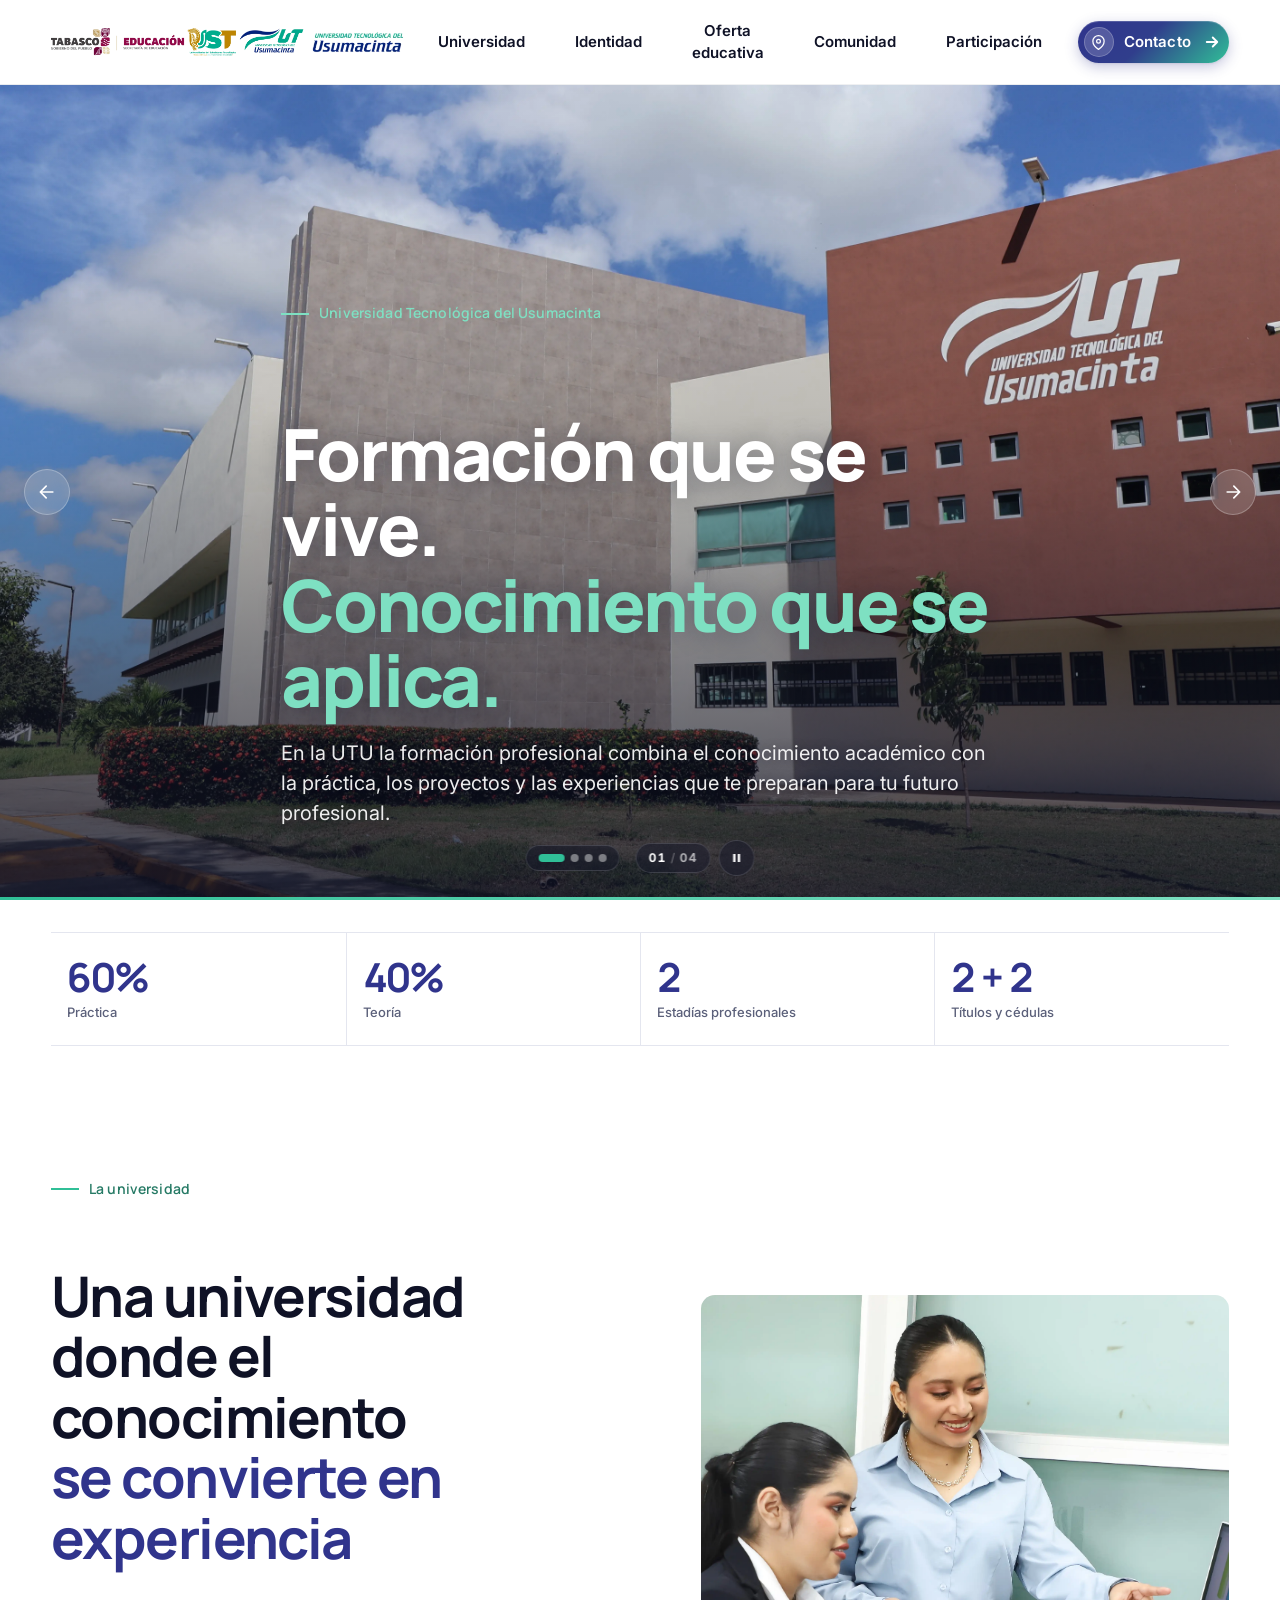
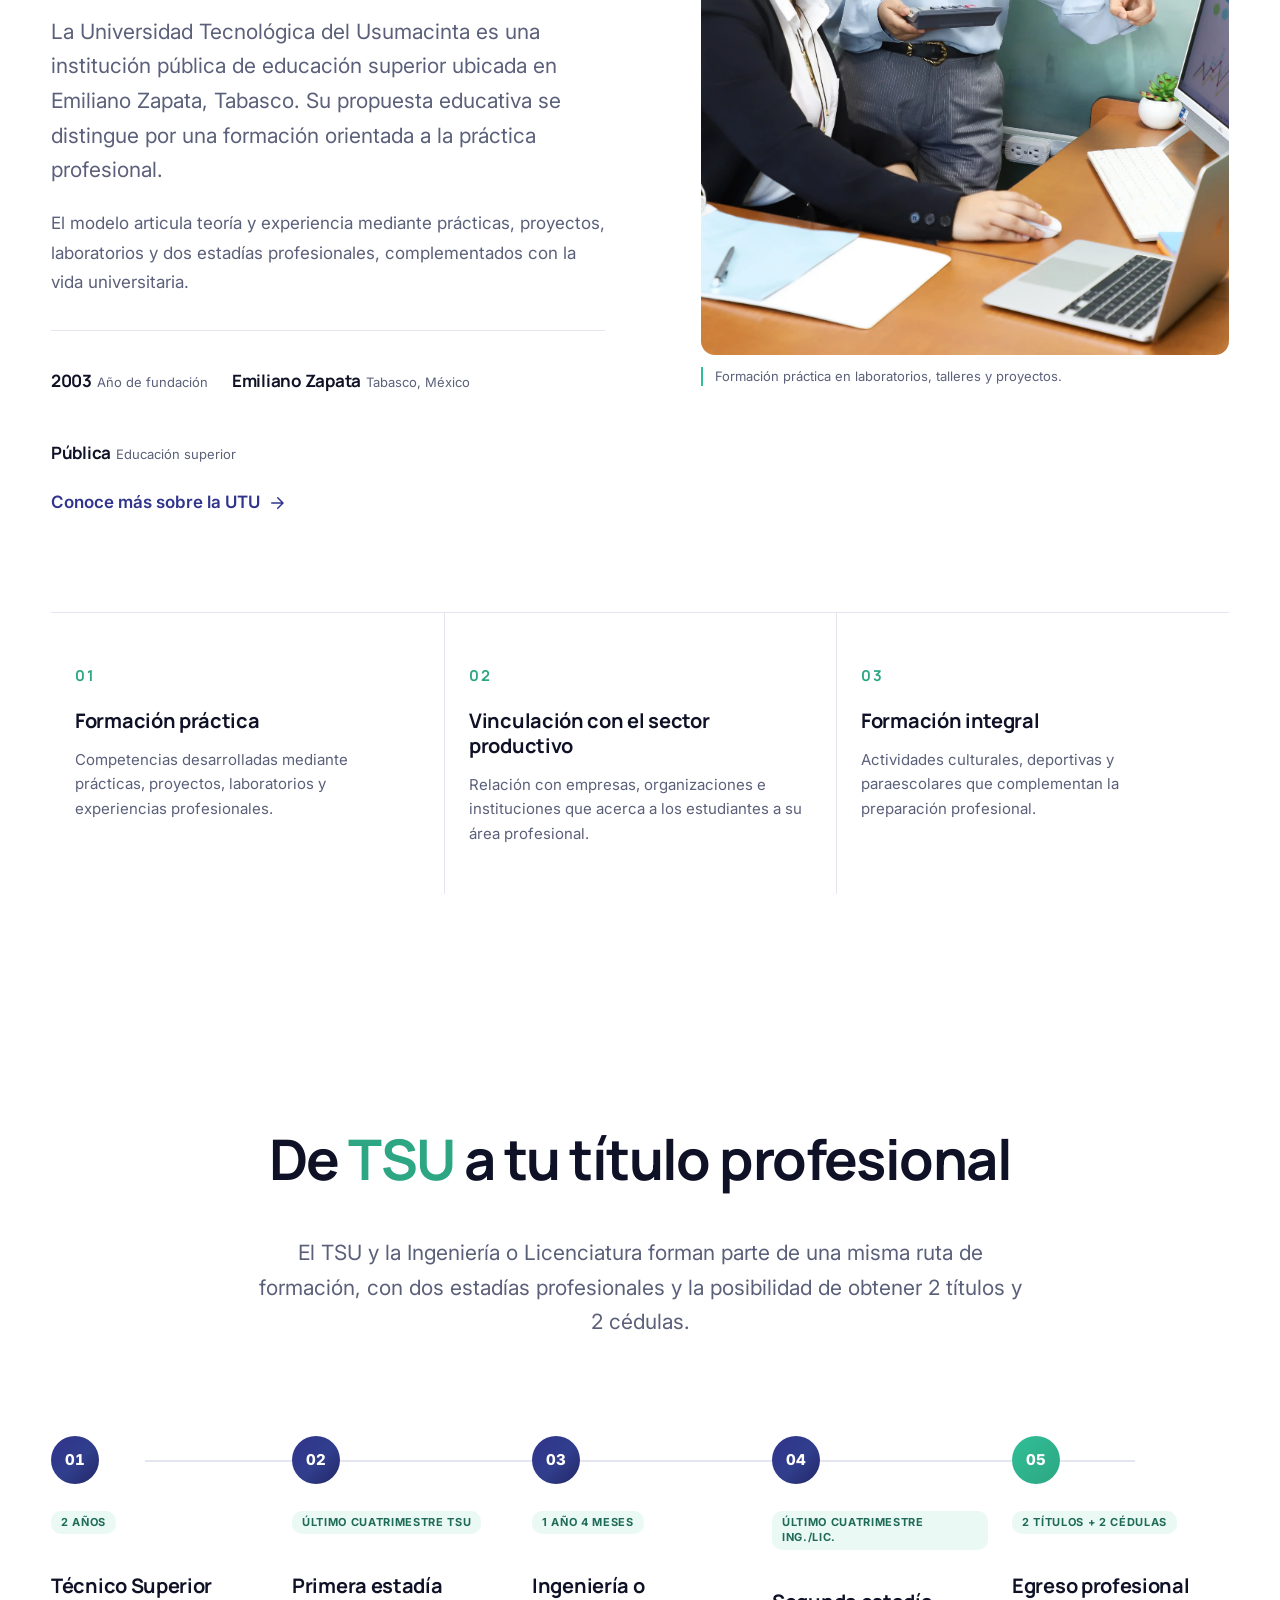
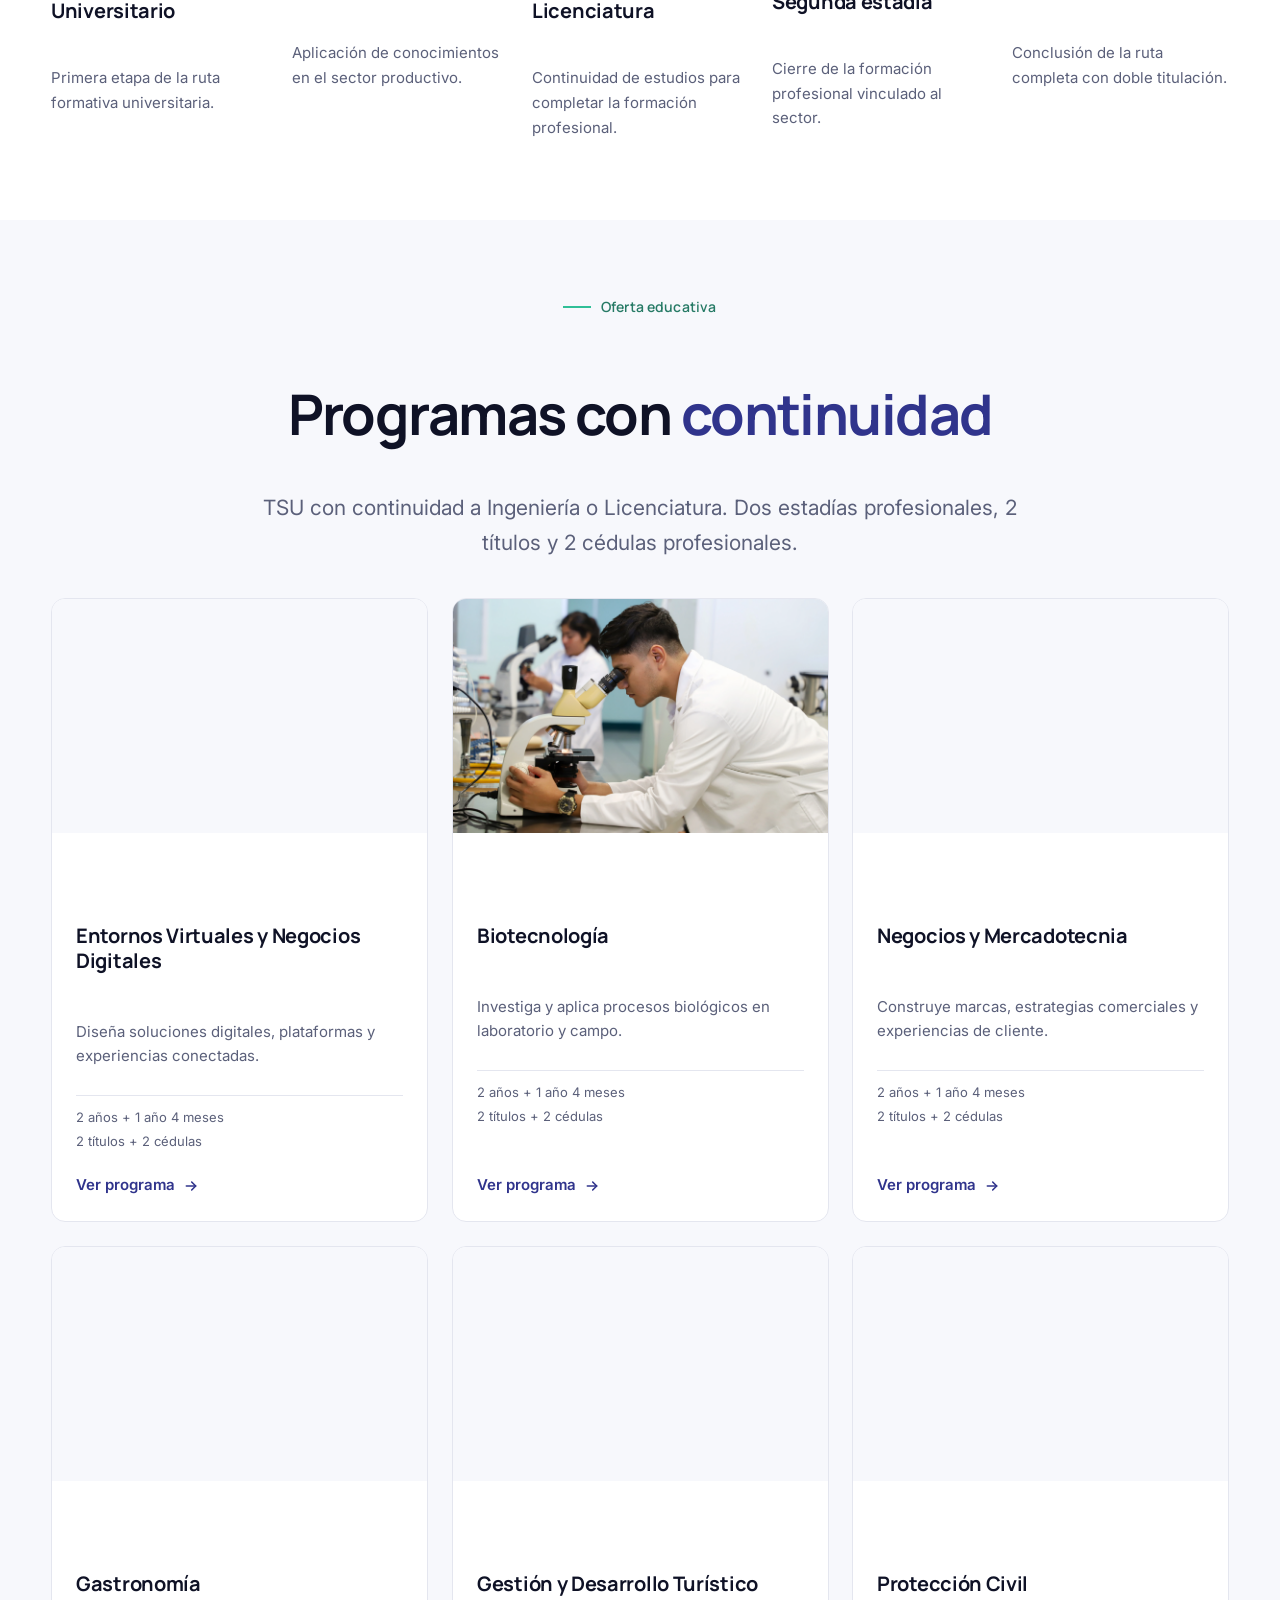
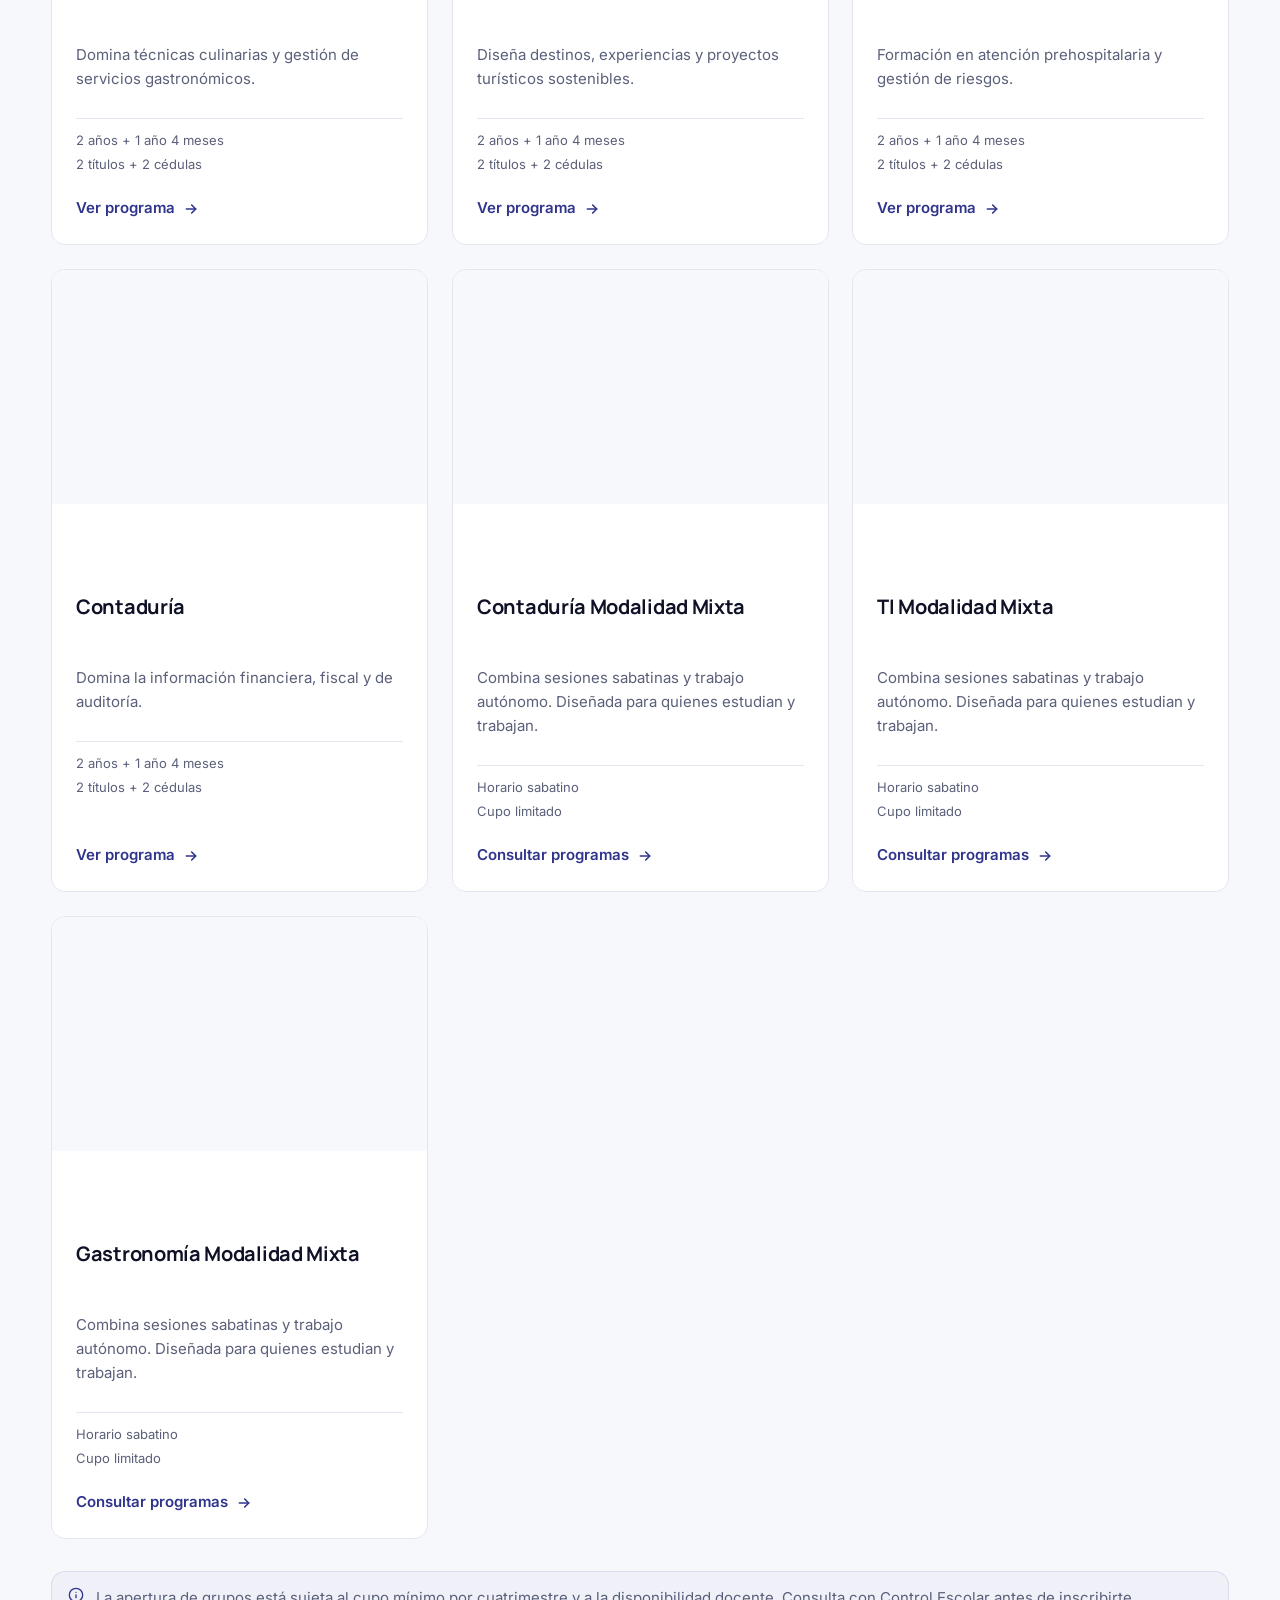
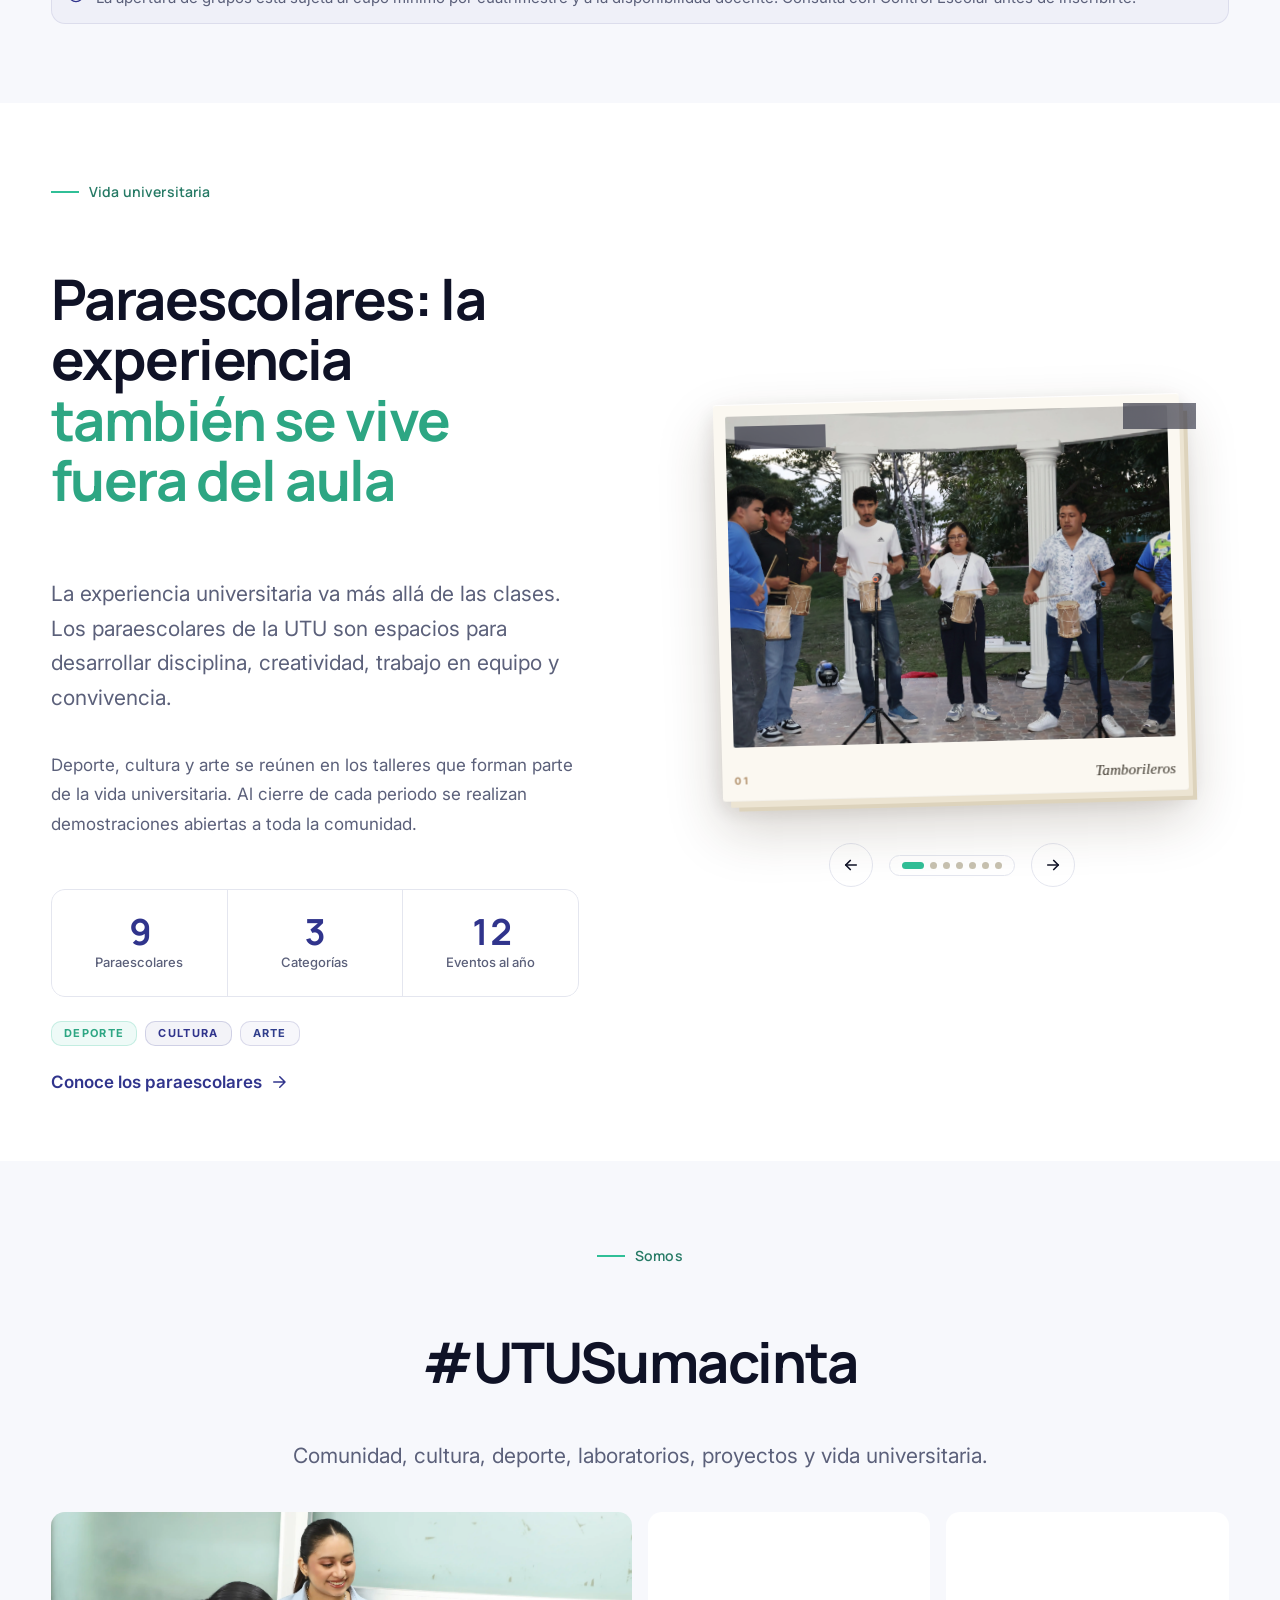
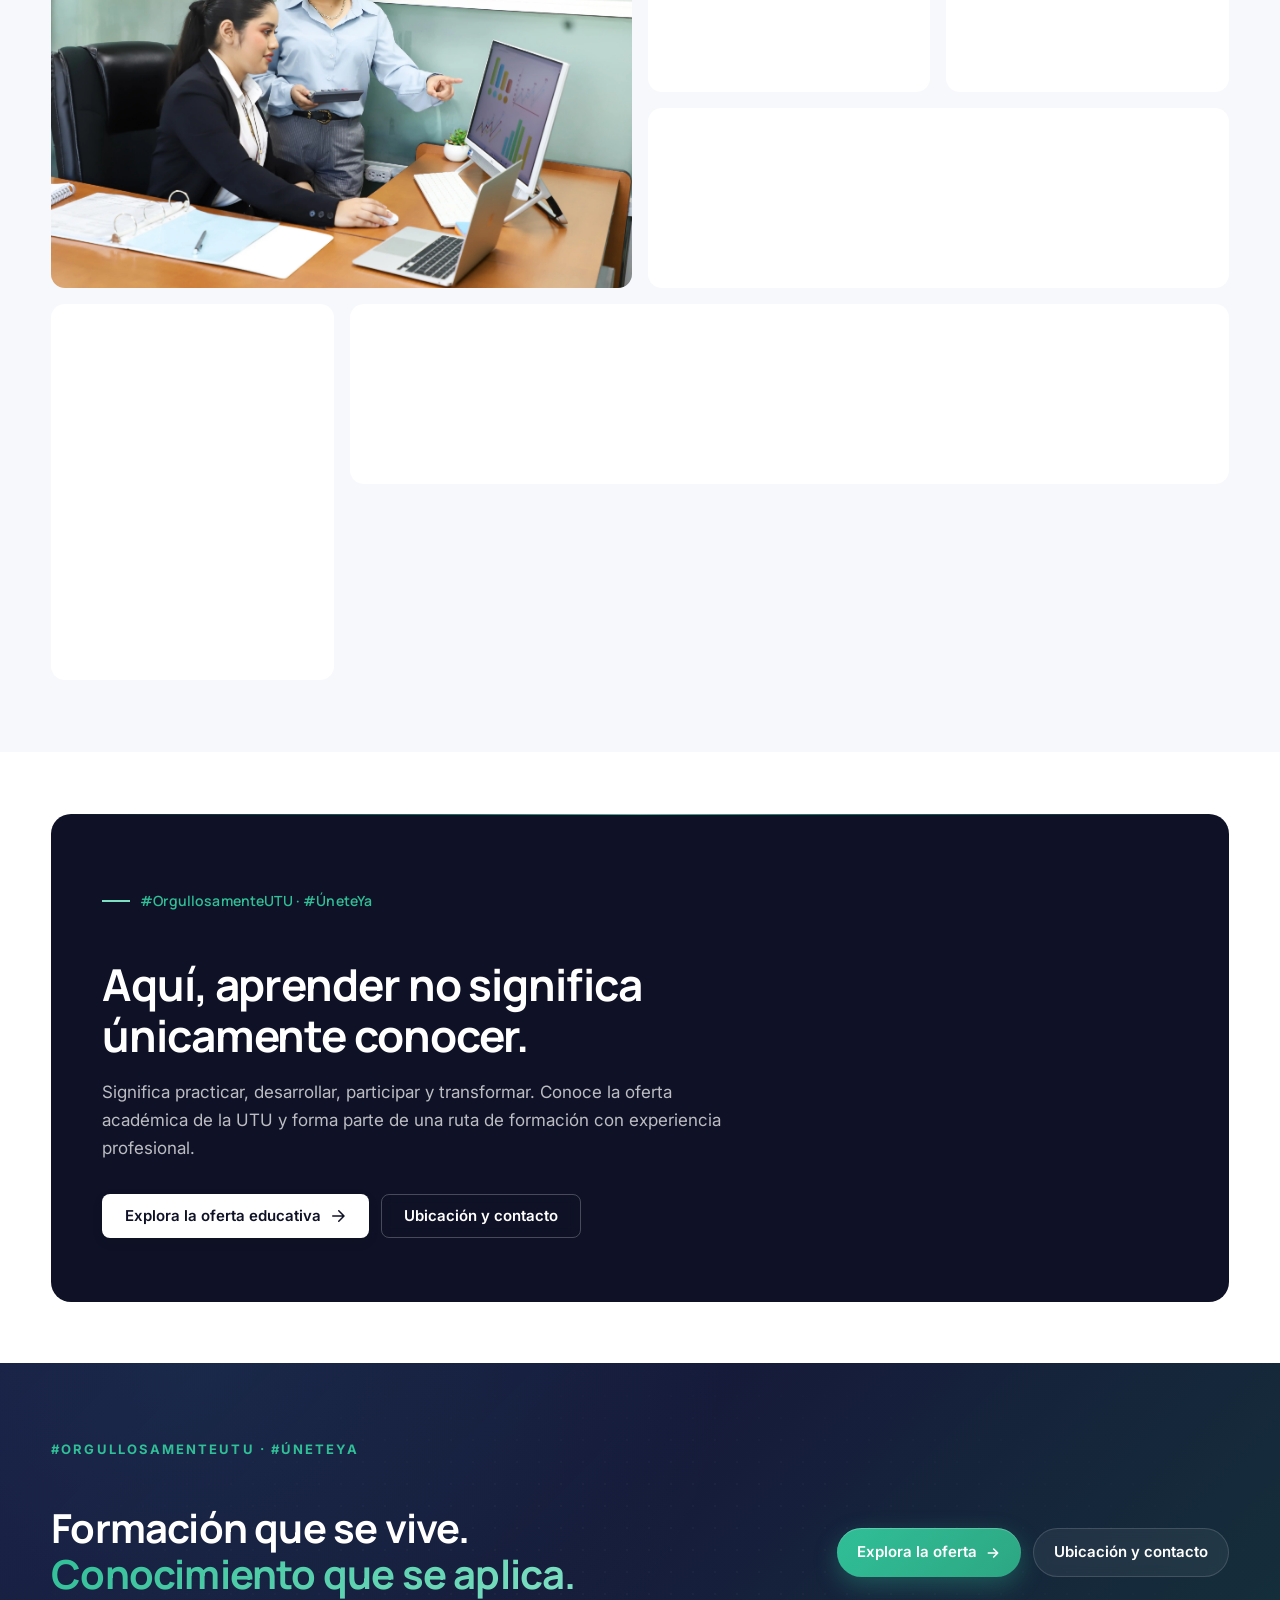
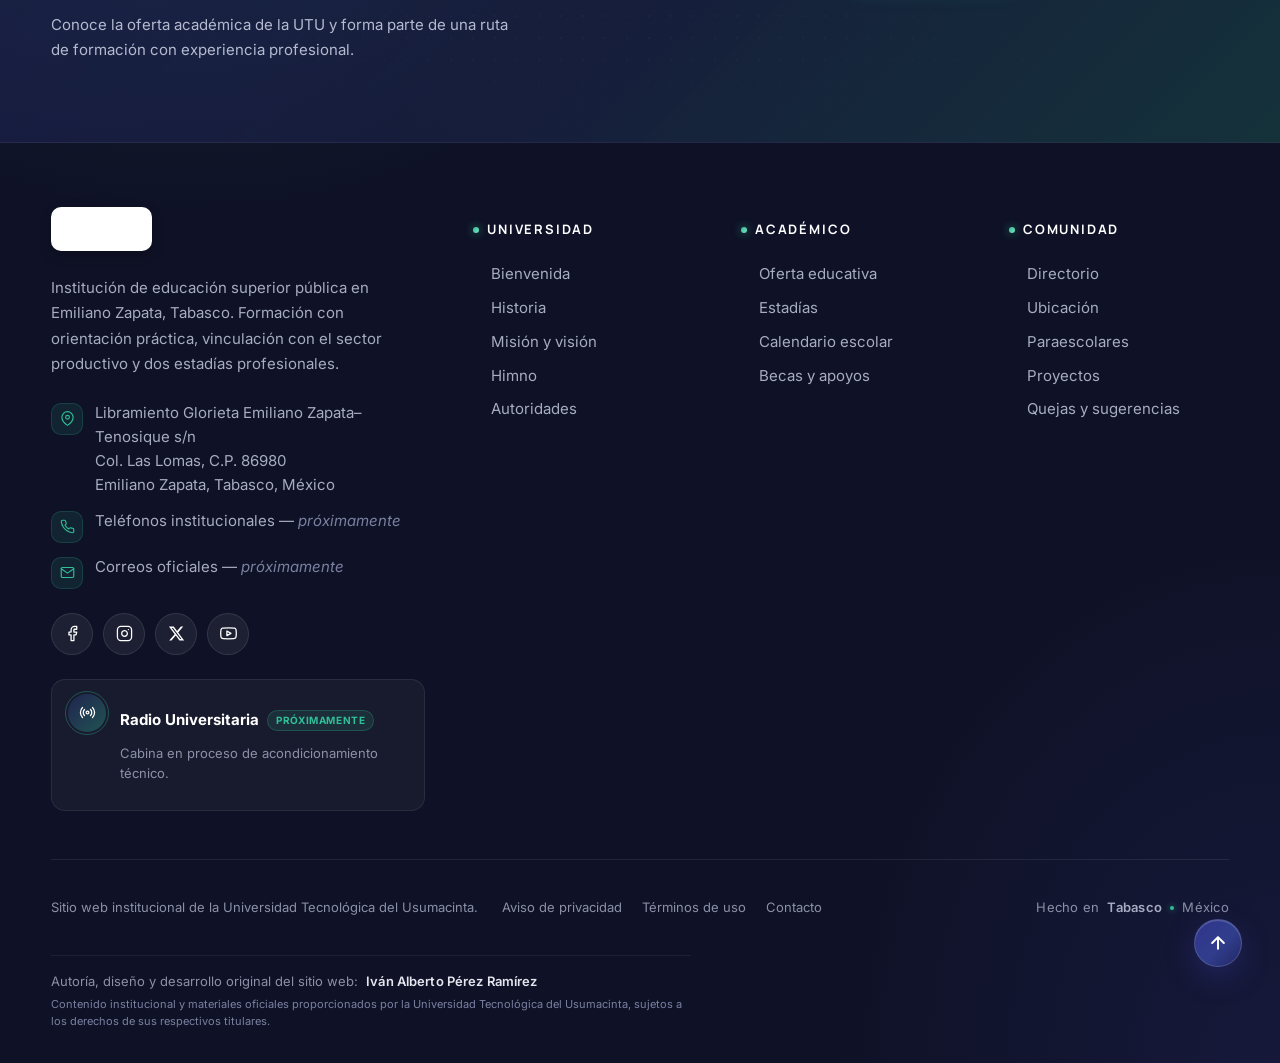
==== commit 7b31669f: "feat(himno): rediseñar reproductor con badge circular y atajos de teclado - Reemplaza la espiral tip" ====
--- a/index.html
+++ b/index.html
@@ -41,9 +41,8 @@
     <link rel="stylesheet" href="/css/components/header.css">
     <link rel="stylesheet" href="/css/components/footer.css">
     <link rel="stylesheet" href="/css/components/lightbox.css">
-   
     <link rel="stylesheet" href="/css/pages/home.css">
-     <link rel="stylesheet" href="/css/components/himno.css">  
+
 
     <script>document.documentElement.classList.add('js');</script>
 </head>
